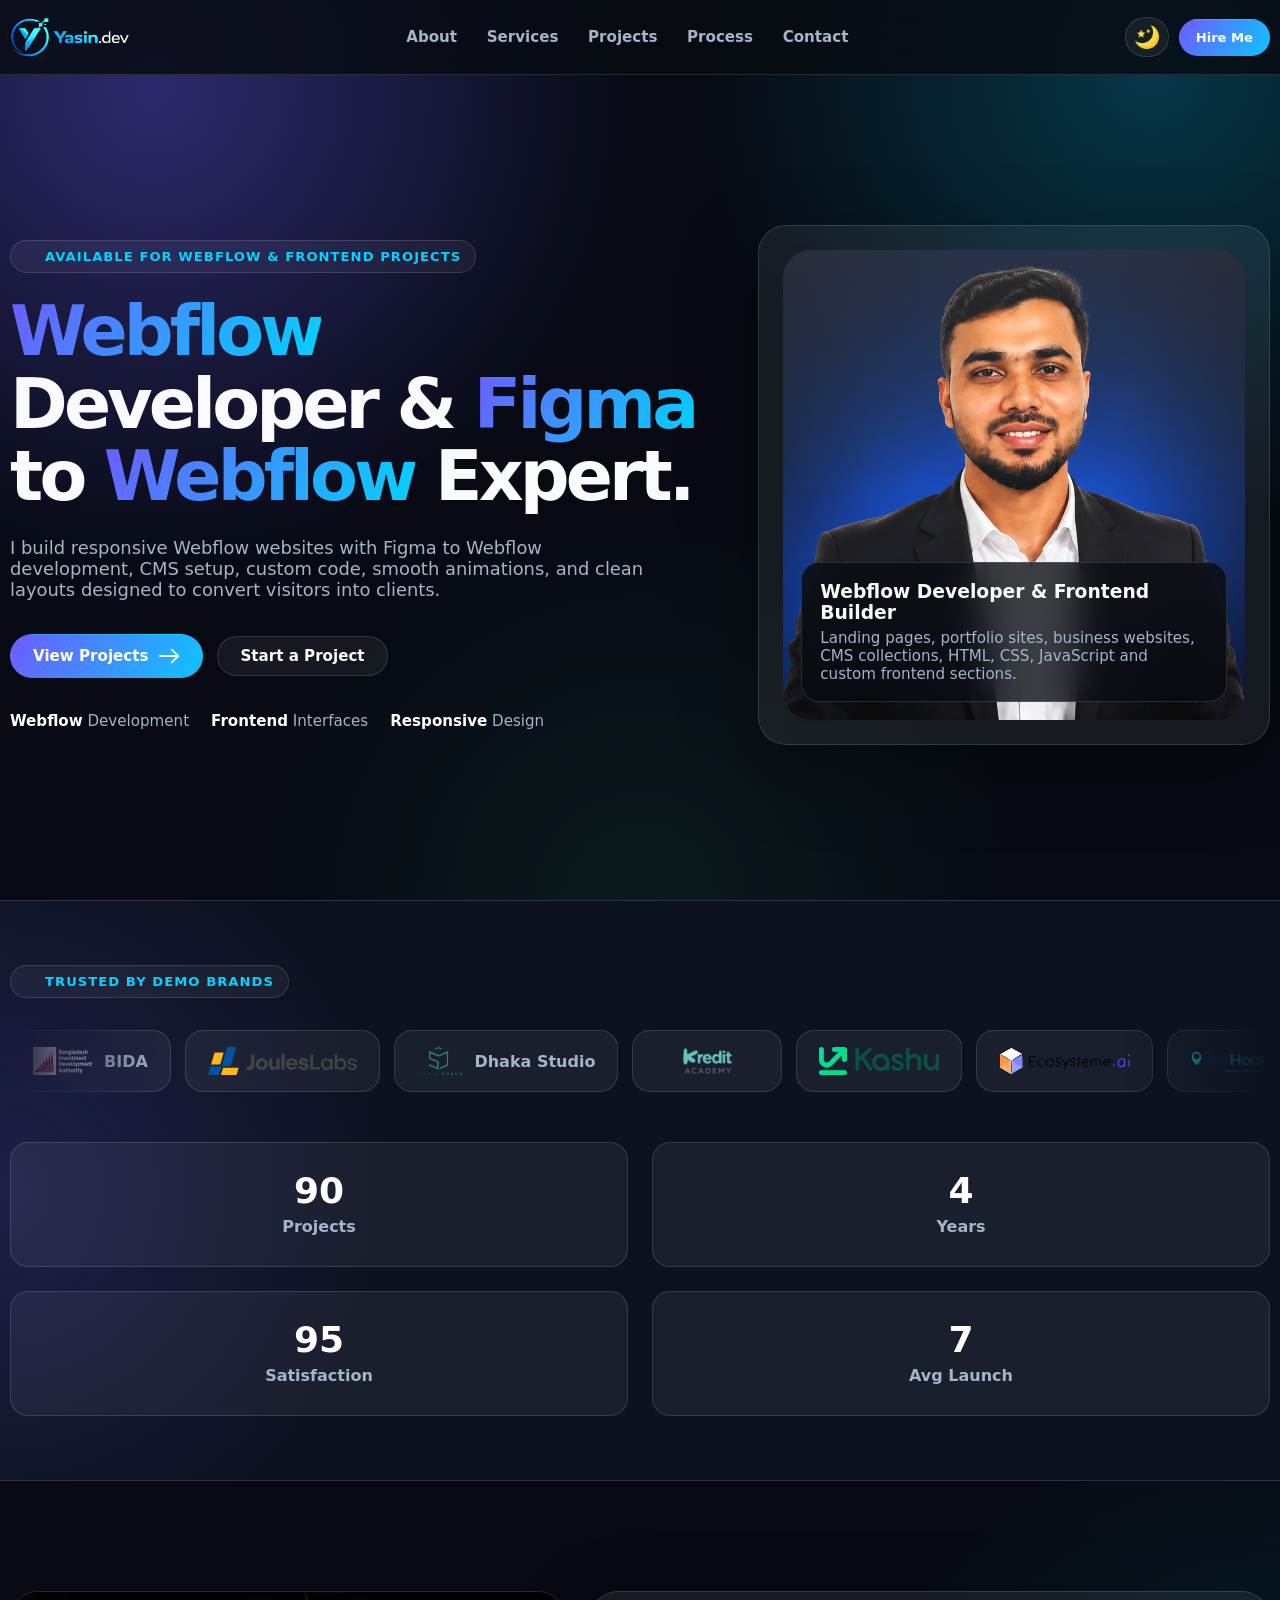
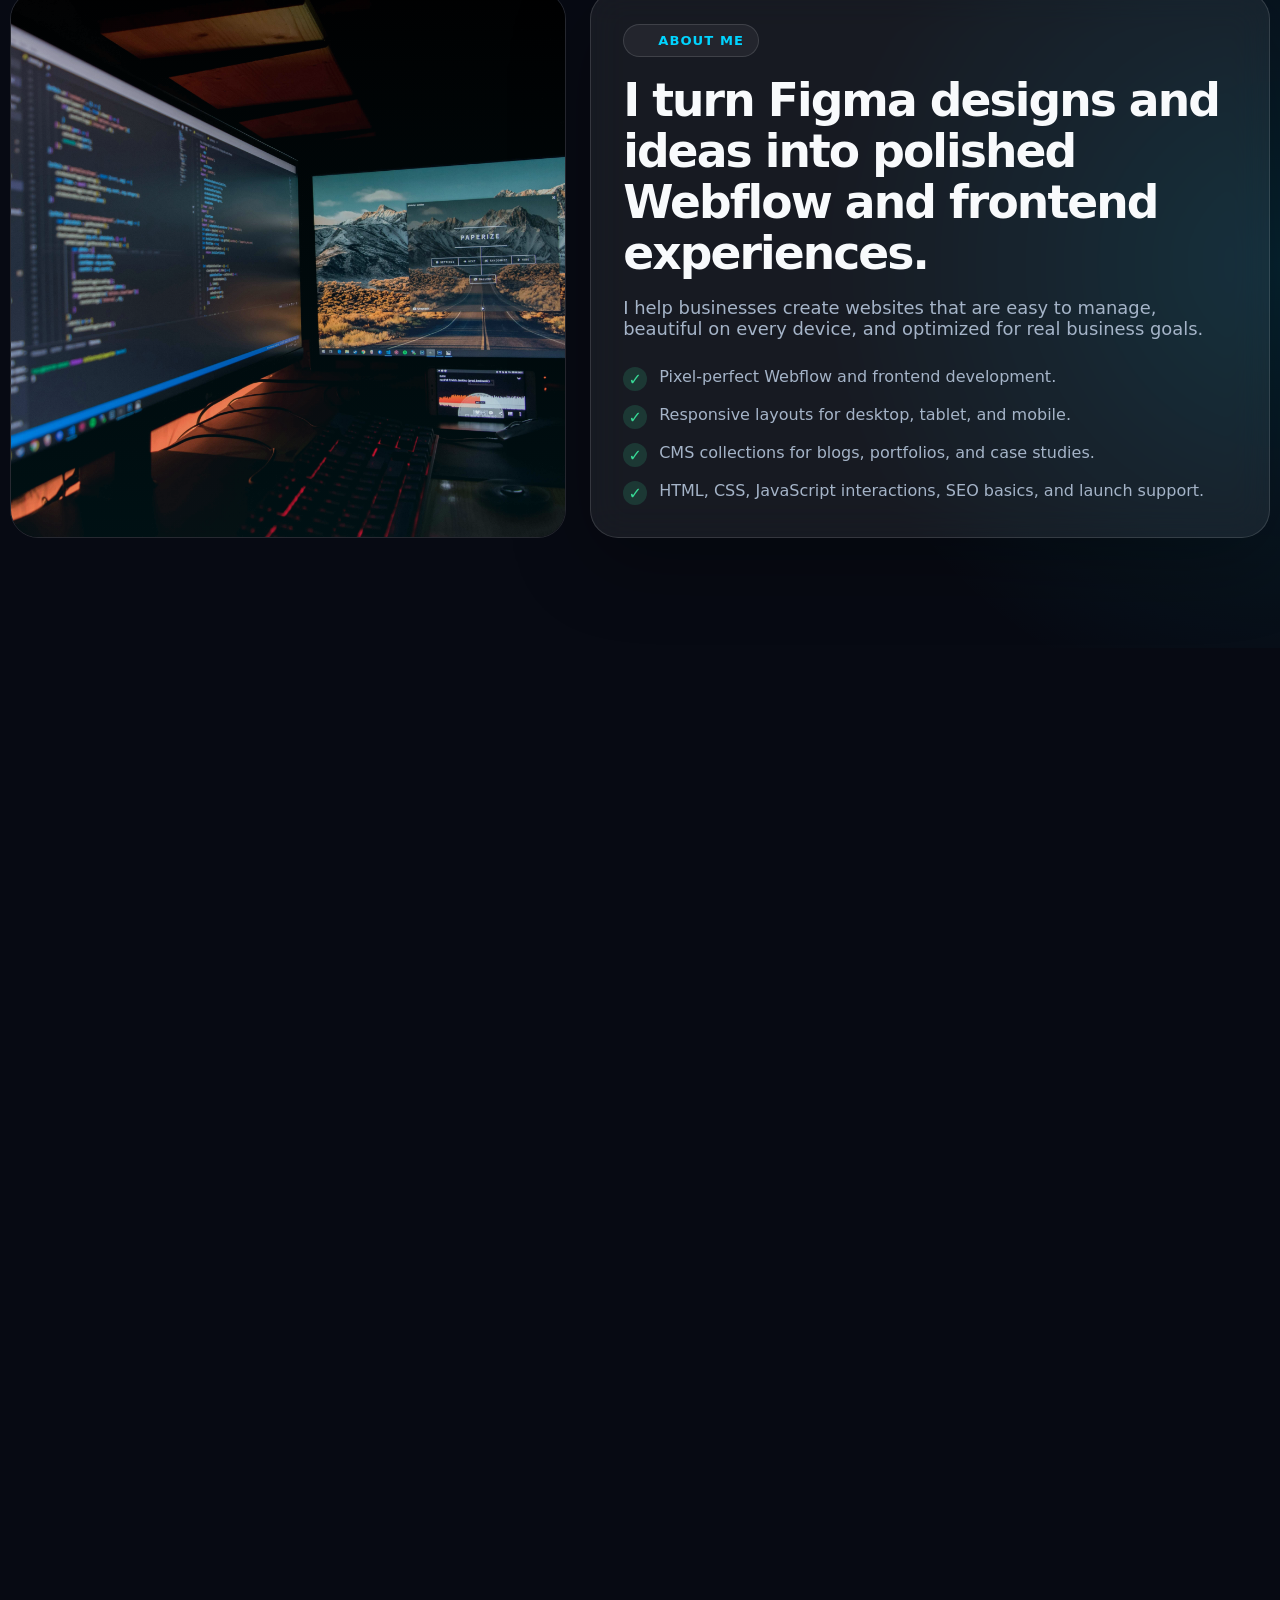
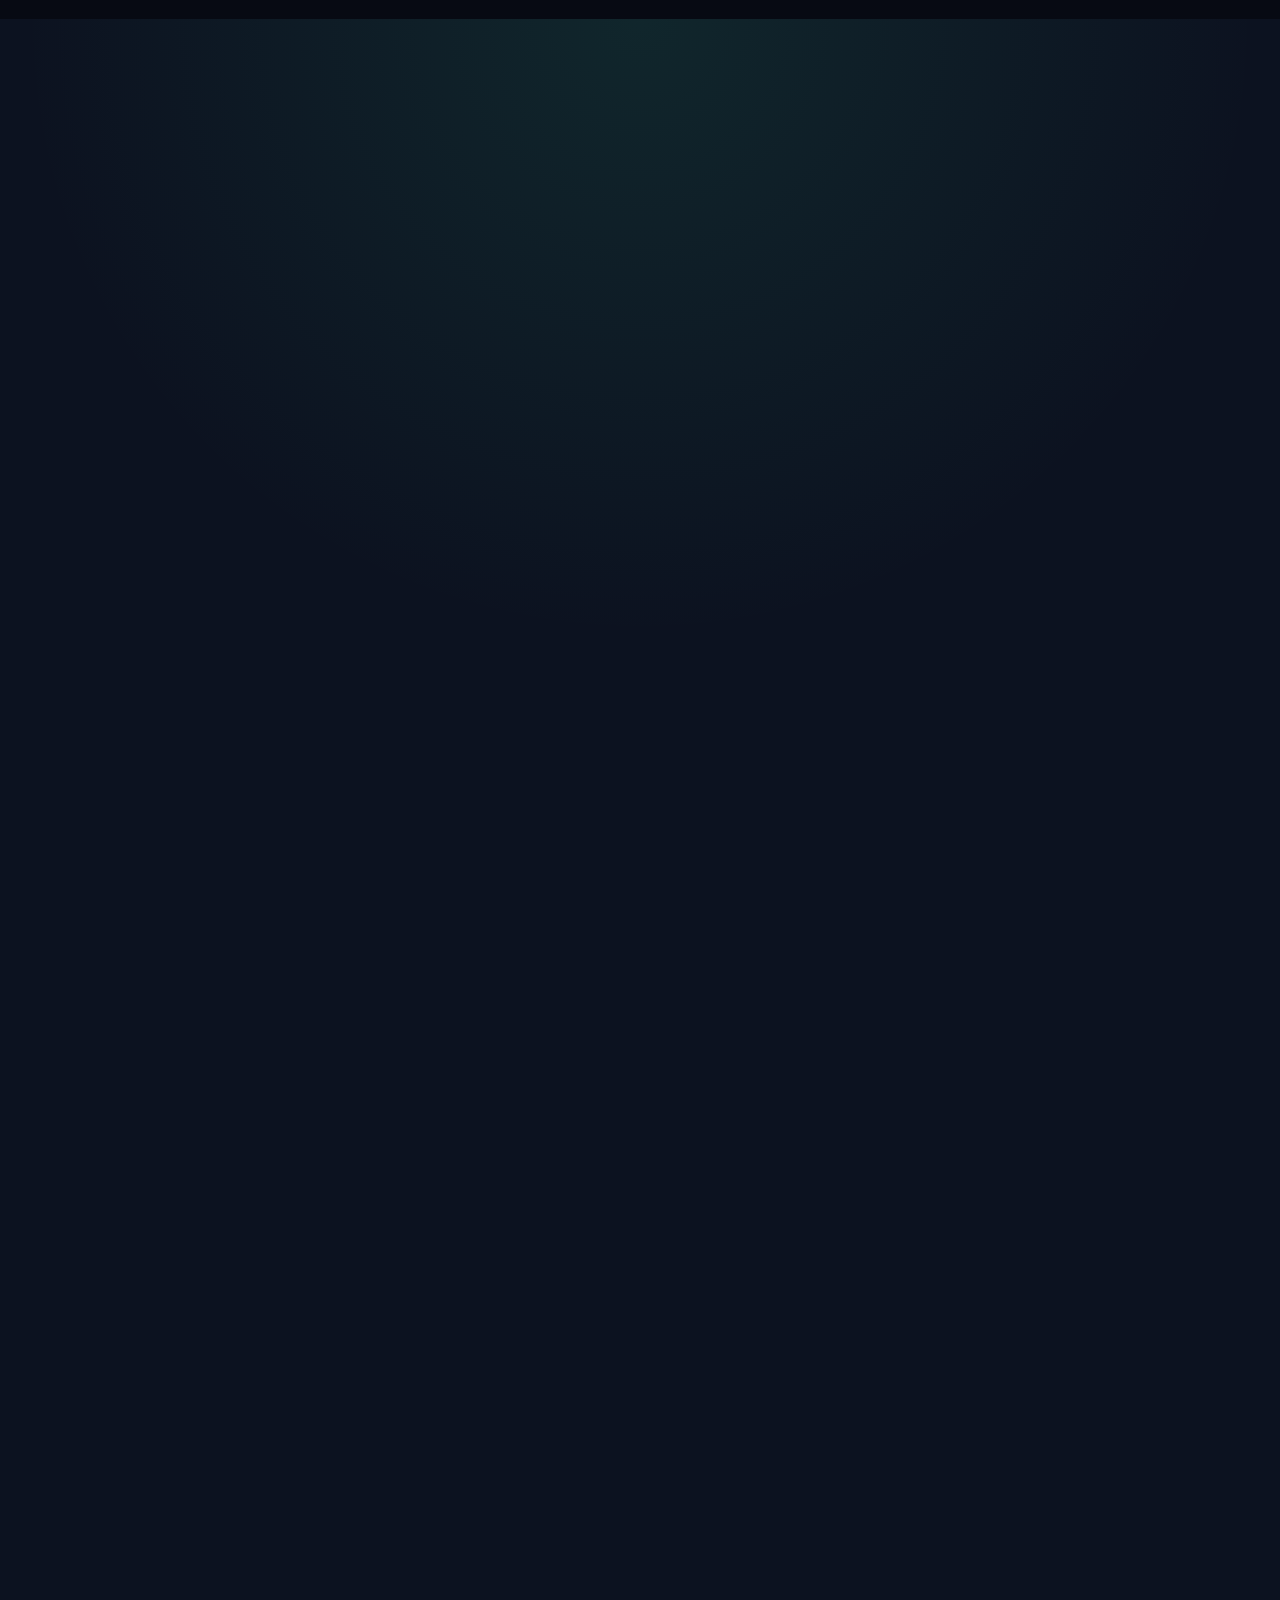
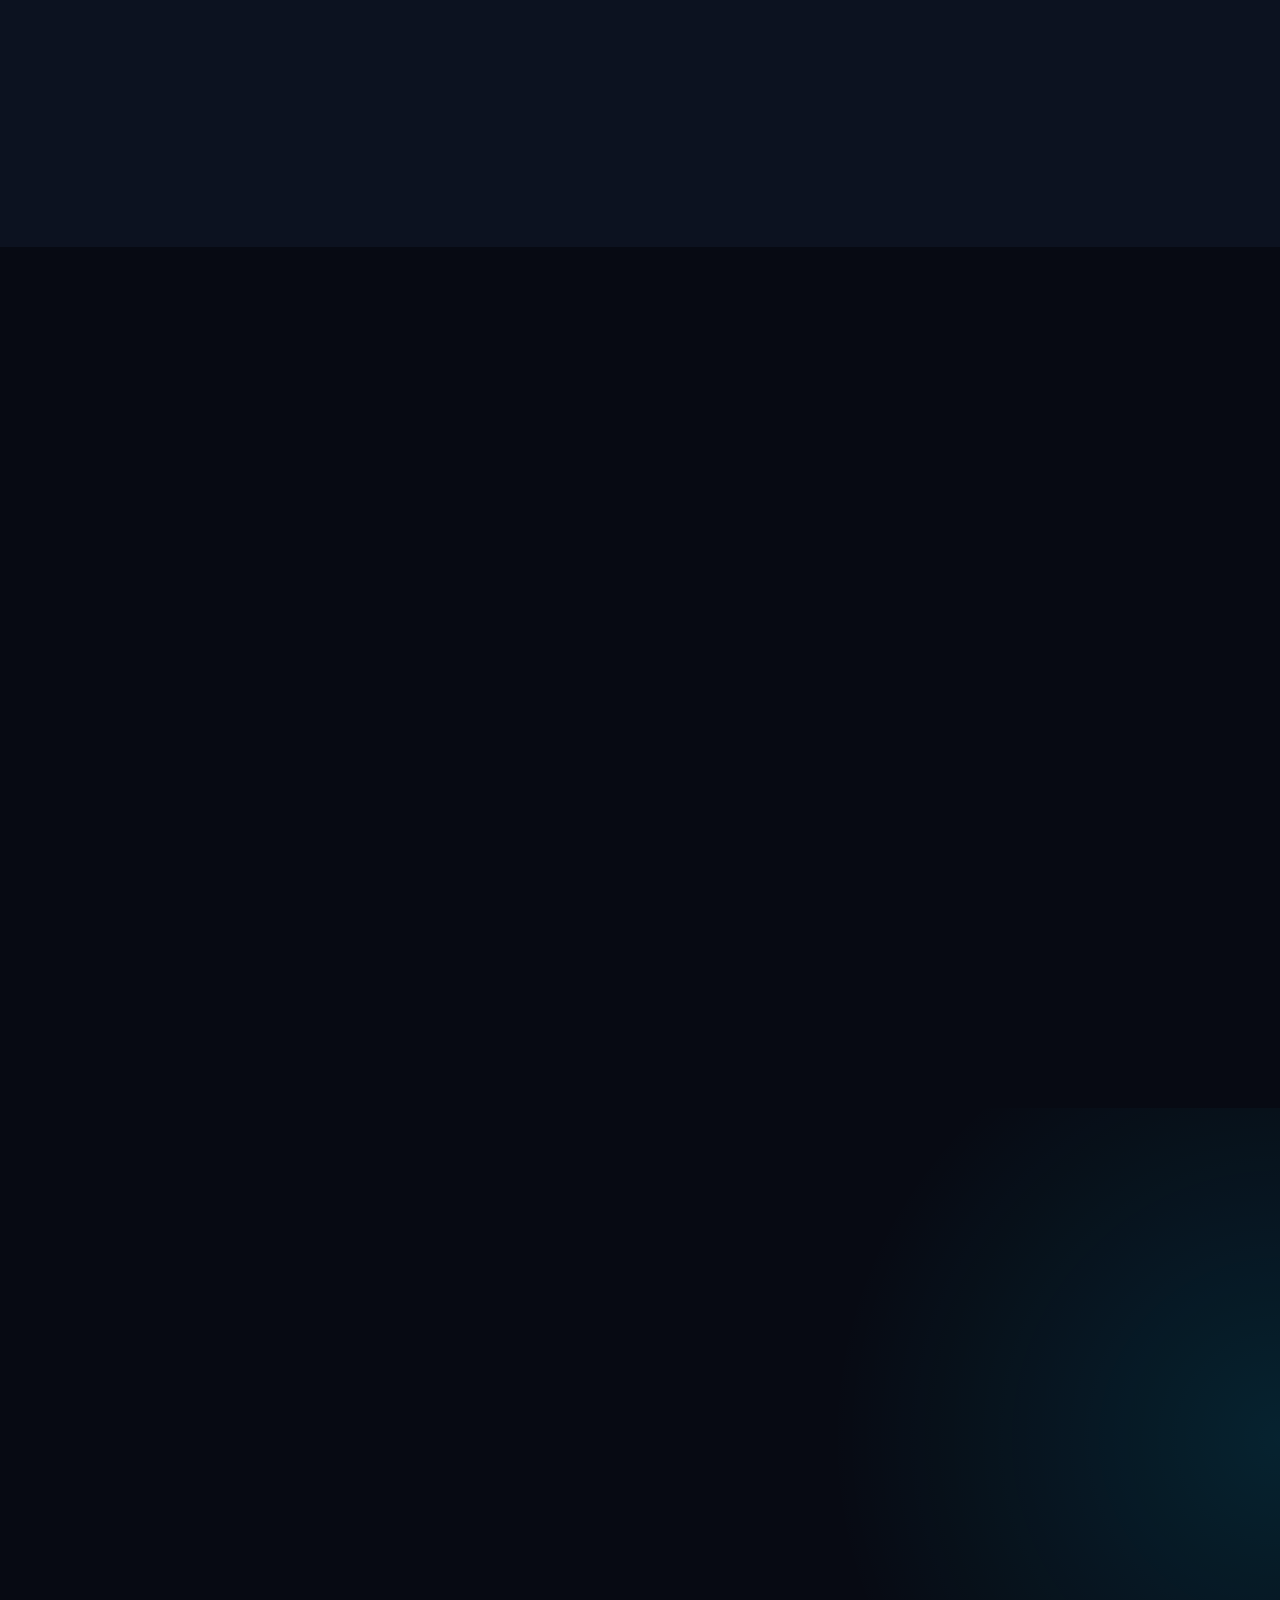
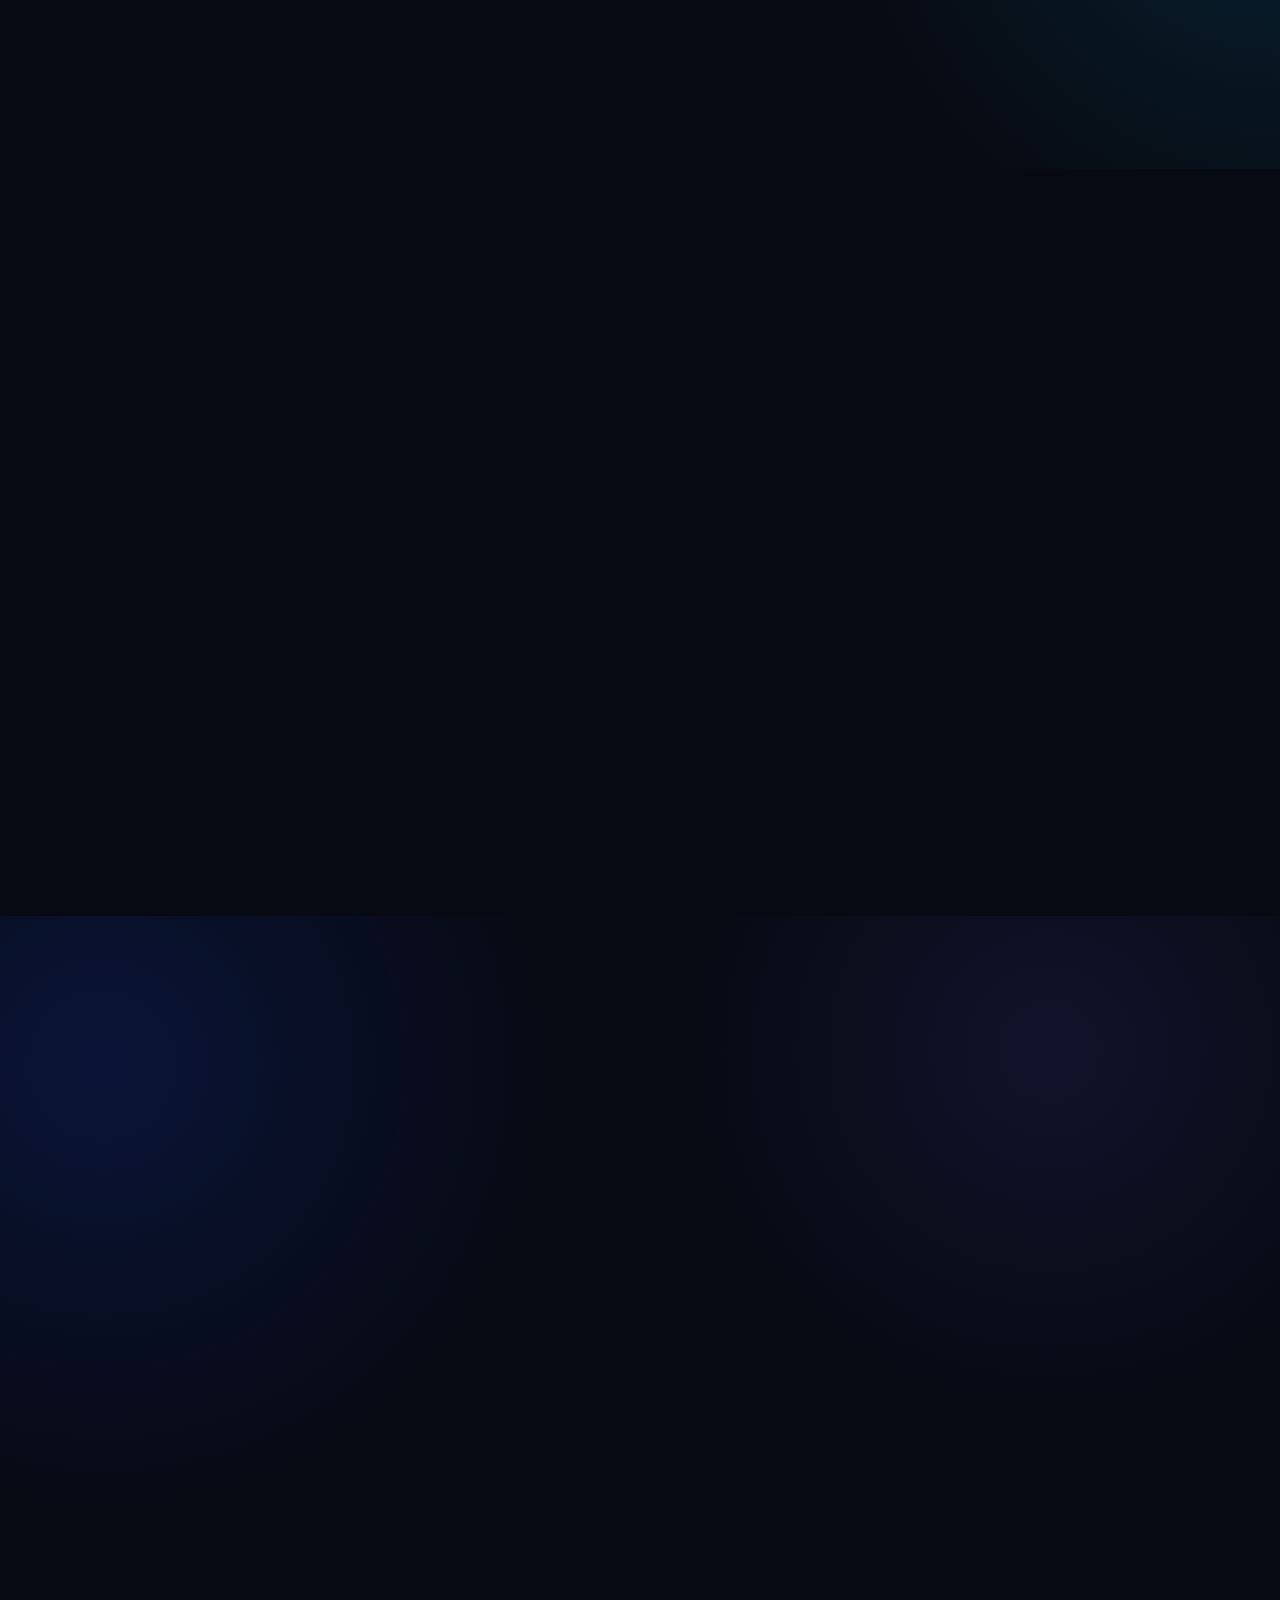
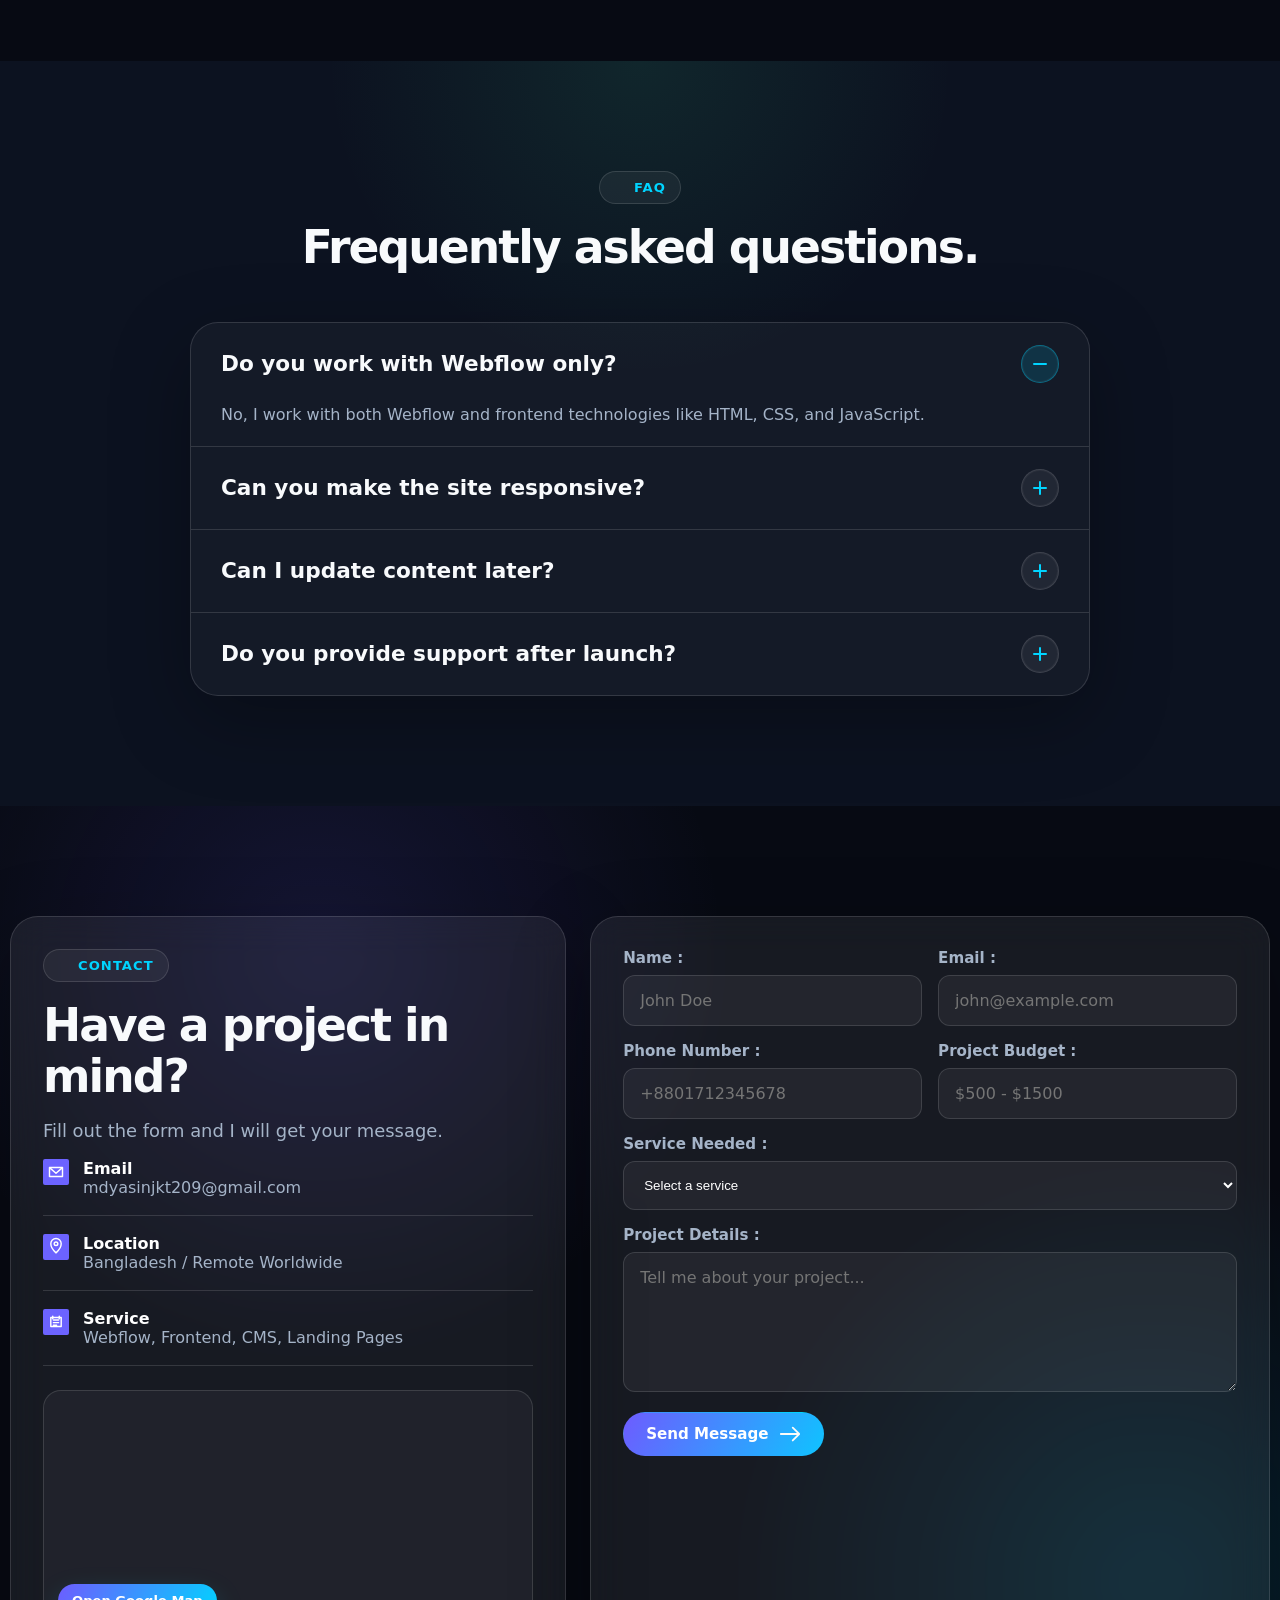
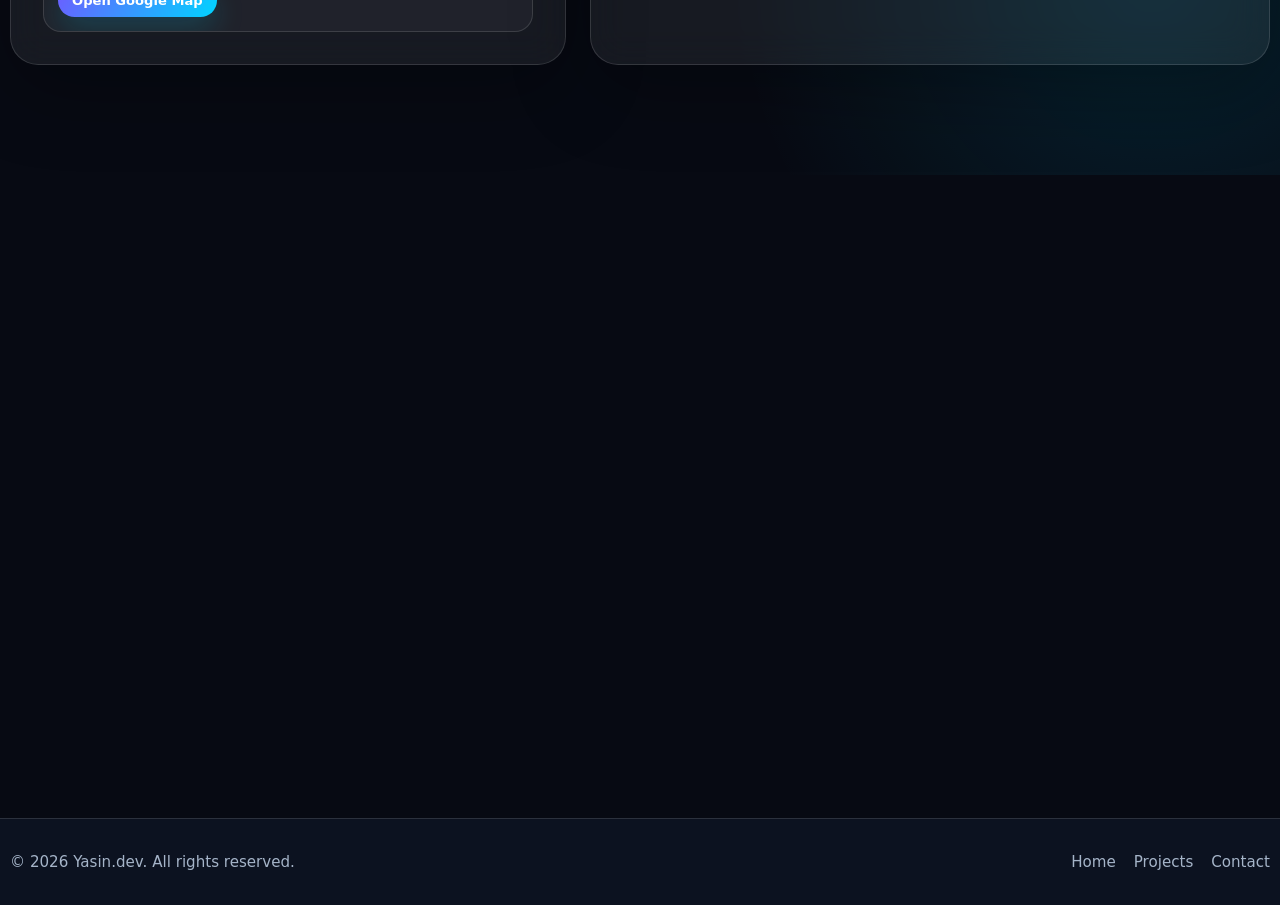
==== Index.html @ 1d4a580f "Updated" ====
<!DOCTYPE html>
<html lang="en">

<head>
    <meta charset="UTF-8" />
    <meta name="viewport" content="width=device-width, initial-scale=1.0" />
    <link rel="stylesheet" href="Style.css">

    <title>Yasin - Webflow Developer | Frontend Developer & Finsweet Expert</title>
    <link rel="icon" type="image/png" href="./Assets/favicon.png">
    <link rel="apple-touch-icon" href="./Assets/apple-touch-icon.png">
    <meta name="description"
        content="Yasin is a Webflow Developer and Frontend Developer specializing in Finsweet CMS, GSAP animations, responsive websites, custom code, and Webflow development for startups and businesses.">
    <meta name="keywords"
        content="Yasin Webflow Developer, Yasin.dev, Webflow Developer Bangladesh, Freelance Webflow Developer, Figma to Webflow Developer, Webflow CMS Developer, Frontend Developer Bangladesh, Webflow Expert, Webflow Animation, Webflow Automation">
    <meta name="robots" content="index, follow">

<link rel="canonical" href="https://imyasin.dev/">

<meta property="og:title" content="Yasin.dev | Webflow Developer in Bangladesh">
<meta property="og:description" content="Webflow and frontend developer specializing in Figma to Webflow, CMS, responsive websites, animations, and full website development.">
<meta property="og:type" content="website">
<meta property="og:url" content="https://imyasin.dev/">
<meta property="og:image" content="https://imyasin.dev/Assets/og-image.png">

<meta name="twitter:card" content="summary_large_image">
<meta name="twitter:title" content="Yasin.dev | Webflow Developer in Bangladesh">
<meta name="twitter:description" content="Webflow and frontend developer from Bangladesh specializing in Figma to Webflow, CMS, responsive websites, animations, and full website development.">
<meta name="twitter:image" content="https://imyasin.dev/Assets/twitter-card.png">
</head>
<body data-theme="dark">
    <header class="site-header" id="siteHeader">
        <div class="nav-wrap" id="navWrap">
            <div class="container nav">
                <a aria-label="Home" class="logo" href="#home">
                    <img alt="Yasin.dev logo" class="logo-img" src="Assets/Yasin-logo.svg" />
                </a>
                <nav class="nav-links" id="navLinks"><a href="#about">About</a><a href="#services">Services</a><a
                        href="#projects">Projects</a><a href="#process">Process</a><a href="#contact">Contact</a></nav>
                <div class="nav-actions">
                    <button aria-label="Switch theme" aria-pressed="false" class="theme-toggle" id="themeToggle"
                        type="button">
                        <img alt="Light mode icon" class="theme-icon theme-icon-light"
                            src="Assets/sun.png" />
                        <img alt="Dark mode icon" class="theme-icon theme-icon-dark"
                            src="Assets/moon.png" />
                    </button>
                    <a class="btn btn-primary btn-small" href="#contact">Hire Me</a>
                    <button aria-expanded="false" aria-label="Open menu" class="menu-btn" id="menuBtn"
                        type="button">Menu</button>
                </div>
            </div>
        </div>
    </header>
    <main>
        <section class="hero section" id="home">
            <div class="container hero-grid">
                <div class="reveal reveal-left"><span class="eyebrow"><img alt="" class="icon-img"
                            src="https://dummyimage.com/20x20/00d4ff/00d4ff.png" /> Available for Webflow &amp; Frontend
                        projects</span>
                    <h1><span class="gradient-text">Webflow </span> Developer & <span class="gradient-text">Figma</span> to <span class="gradient-text">Webflow</span> Expert.</h1>
                    <p>I build responsive Webflow websites with Figma to Webflow development, CMS setup, custom code, smooth animations, and clean layouts designed to convert visitors into clients.</p>
                    <div class="hero-actions">
                        <a class="btn btn-primary" href="#projects">View Projects <span class="btn-arrow-wrap"><img
                                    alt="" class="arrow-img arrow-img-light" src="Assets/next-arrow-light.svg" /><img
                                    alt="" class="arrow-img arrow-img-dark"
                                    src="Assets/next-arrow-light.svg" /></span></a>
                        <a class="btn btn-secondary" href="#contact">Start a Project</a>
                    </div>
                    <div class="hero-meta"><span><strong>Webflow</strong>
                            Development</span><span><strong>Frontend</strong>
                            Interfaces</span><span><strong>Responsive</strong> Design</span></div>
                </div>
                <div class="profile-card glass-card reveal reveal-right">
                    <div class="profile-card-inner">
                        <div class="profile-badge">
                            <h3>Webflow Developer &amp; Frontend Builder</h3>
                            <p>Landing pages, portfolio sites, business websites, CMS collections, HTML, CSS, JavaScript
                                and custom frontend sections.</p>
                        </div>
                    </div>
                </div>
            </div>
        </section>
        <section class="trusted reveal reveal-up">
            <div class="container trusted-grid">
                <div><span class="eyebrow"><img alt="" class="icon-img"
                            src="https://dummyimage.com/20x20/00d4ff/00d4ff.png" /> Trusted by demo brands</span>
                    <div class="brand-marquee">
                        <div class="brand-track">
                            <div class="trusted-logo"><img alt="BIDA" src="Assets/BIDA Logo.svg"/>BIDA</div>
                            <div class="trusted-logo"><img alt="JoulesLabs" src="Assets/Joules labs Logo.svg"/></div>
                            <div class="trusted-logo"><img alt="Dhaka Studio" src="Assets/Dhaka Studio Logo.svg"/>Dhaka Studio</div>
                            <div class="trusted-logo"><img alt="Kredit Academy" src="Assets/Kredit Academy Logo.avif"/></div>
                            <div class="trusted-logo"><img alt="Kasu Pay" src="Assets/Kasu Pay Logo.avif"/></div>
                            <div class="trusted-logo"><img alt="ecosysteme" src="Assets/ecosysteme logo.png"/></div>
                            <div class="trusted-logo"><img alt=" Jobhook Logo"src="Assets/Jobhook Logo.png"/></div>
                            <div class="trusted-logo"><img alt="BIDA" src="Assets/BIDA Logo.svg"/>BIDA</div>
                            <div class="trusted-logo"><img alt="JoulesLabs" src="Assets/Joules labs Logo.svg"/></div>
                            <div class="trusted-logo"><img alt="Dhaka Studio" src="Assets/Dhaka Studio Logo.svg"/>Dhaka Studio</div>
                            <div class="trusted-logo"><img alt="Kredit Academy" src="Assets/Kredit Academy Logo.avif"/></div>
                            <div class="trusted-logo"><img alt="Kasu Pay" src="Assets/Kasu Pay Logo.avif"/></div>
                            <div class="trusted-logo"><img alt="ecosysteme" src="Assets/ecosysteme logo.png"/></div>
                            <div class="trusted-logo"><img alt=" Jobhook Logo"src="Assets/Jobhook Logo.png"/></div>
                        </div>
                    </div>
                </div>
                <div class="stats-grid" id="stats">
                    <div class="stat-card"><strong data-count="90">0</strong>Projects</div>
                    <div class="stat-card"><strong data-count="4">0</strong>Years</div>
                    <div class="stat-card"><strong data-count="95">0</strong>Satisfaction</div>
                    <div class="stat-card"><strong data-count="7">0</strong>Avg Launch</div>
                </div>
            </div>
        </section>
        <section class="section section-alt" id="about">
            <div class="container about-grid">
                <div class="about-image reveal reveal-left"><img alt="Workspace image" class="about-random-img active"
                        src="Assets/Tech Image 01.jpg" /><img alt="Web development workspace" class="about-random-img"
                        src="Assets/tech img 02.avif" /><img alt="Modern office workspace" class="about-random-img"
                        src="Assets/tech image 03.png" /><img alt="Laptop coding desk" class="about-random-img"
                        src="Assets/tech image 04.jpg" /><img alt="Creative design desk" class="about-random-img"
                        src="Assets/tech image 05.jpg" /><img alt="Creative design desk" class="about-random-img"
                        src="Assets/tech image 06.jpg" /><img alt="Creative design desk" class="about-random-img"
                        src="Assets/tech image 07.jpg" />
                </div>
                <div class="about-content glass-card reveal reveal-right"><span class="eyebrow"><img alt=""
                            class="icon-img" src="https://dummyimage.com/20x20/00d4ff/00d4ff.png" /> About me</span>
                    <h2 class="section-title">I turn Figma designs and ideas into polished Webflow and frontend
                        experiences.</h2>
                    <p class="section-desc">I help businesses create websites that are easy to manage, beautiful on
                        every device, and optimized for real business goals.</p>
                    <ul class="check-list">
                        <li>Pixel-perfect Webflow and frontend development.</li>
                        <li>Responsive layouts for desktop, tablet, and mobile.</li>
                        <li>CMS collections for blogs, portfolios, and case studies.</li>
                        <li>HTML, CSS, JavaScript interactions, SEO basics, and launch support.</li>
                    </ul>
                </div>
            </div>
        </section>
        <section class="section" id="services">
            <div class="container">
                <div class="section-head reveal reveal-up"><span class="eyebrow"><img alt="" class="icon-img"
                            src="https://dummyimage.com/20x20/00d4ff/00d4ff.png" /> Services</span>
                    <h2 class="section-title">Everything you need to launch a professional Webflow or frontend website.
                    </h2>
                    <p class="section-desc">Choose a service or combine multiple services for a complete website build.
                    </p>
                </div>
                <div class="card-grid">
                    <article class="service-card glass-card reveal reveal-up">
                        <div class="icon-badge"><img alt="" class="icon-img"
                                src="Assets/webflow-development.svg" /></div>
                        <h3>Webflow Development</h3>
                        <p>Responsive Webflow builds with clean structure and smooth animations.</p>
                    </article>
                    <article class="service-card glass-card reveal reveal-zoom">
                        <div class="icon-badge"><img alt="" class="icon-img"
                                src="Assets/frontend-development.svg" /></div>
                        <h3>Frontend Development</h3>
                        <p>Modern HTML, CSS, and JavaScript interfaces.</p>
                    </article>
                    <article class="service-card glass-card reveal reveal-flip">
                        <div class="icon-badge"><img alt="" class="icon-img"
                                src="Assets/cms-setup.svg" /></div>
                        <h3>CMS Setup</h3>
                        <p>CMS collections for blogs, projects, teams, and resources.</p>
                    </article>
                    <article class="service-card glass-card reveal reveal-left">
                        <div class="icon-badge"><img alt="" class="icon-img"
                                src="Assets/website-redesign.svg" /></div>
                        <h3>Website Redesign</h3>
                        <p>Modern redesigns that improve trust, flow, and usability.</p>
                    </article>
                    <article class="service-card glass-card reveal reveal-up">
                        <div class="icon-badge"><img alt="" class="icon-img"
                                src="Assets/seo-basics.svg" /></div>
                        <h3>SEO Basics</h3>
                        <p>Meta, heading, image, and page structure optimization.</p>
                    </article>
                    <article class="service-card glass-card reveal reveal-right">
                        <div class="icon-badge"><img alt="" class="icon-img"
                                src="Assets/maintenance.svg" /></div>
                        <h3>Maintenance</h3>
                        <p>Updates, bug fixes, new sections, and ongoing improvements.</p>
                    </article>
                </div>
            </div>
        </section>
        <section class="section section-soft" id="projects">
            <div class="container">
                <div class="section-head reveal reveal-left"><span class="eyebrow"><img alt="" class="icon-img"
                            src="https://dummyimage.com/20x20/00d4ff/00d4ff.png" /> Featured projects</span>
                    <h2 class="section-title">Selected Webflow and frontend projects.</h2>
                    <p class="section-desc">Use filters to show different project categories.</p>
                </div>
                <div class="project-filter reveal reveal-up">
                    <button class="filter-btn active" data-filter="all">All</button>
                    <button class="filter-btn"data-filter="webflow">Webflow</button>
                    <button class="filter-btn"data-filter="frontend">Frontend</button>
                    <button class="filter-btn" data-filter="full-development">Full Development</button>
                    <button class="filter-btn" data-filter="cms">CMS</button>
                    <button class="filter-btn" data-filter="figma-to-webflow">Figma to Webflow</button>
                    <button class="filter-btn" data-filter="Animation">Animation</button>
                    <button class="filter-btn" data-filter="Automation">Automation</button>
                    <button class="filter-btn" data-filter="payment-integration">Payment Integration</button>
                    <button class="filter-btn" data-filter="multi-step-form">Multi Step Form</button>
                    <button class="filter-btn" data-filter="membership-system">Membership System</button>
                    <button class="filter-btn" data-filter="localization">Localization</button>
                </div>
                <div class="card-grid project-grid">
                    <article class="project-card glass-card reveal reveal-up" data-category="Webflow figma-to-webflow           full-development frontend cms">
                        <div class="project-card-top-wrap">
                            <div class="project-thumb">
                                <div class="project-thumb-wrap">
                                    <img alt="Startup SaaS project thumbnail" src="Assets/Dhaka Studio Thumbnail.png"/>
                                </div>
                            </div>
                            <h3>Studio Dhaka Ltd</h3>
                            <p>Fully developed a modern architecture portfolio website in Webflow with a custom grid-based design system, responsive layouts, and dynamic CMS-powered content management.</p>
                            <div class="project-tags"><span class="tag">Webflow</span><span class="tag">Figma to Webflow</span><span class="tag">Full Development</span><span class="tag">Frontend</span><span class="tag">CMS</span></div>
                        </div>
                        <a class="btn btn-secondary btn-small" href="https://www.studiodhakaltd.com" target="_blank">Visit Website
                            <span class="btn-arrow-wrap"><img alt="" class="arrow-img arrow-img-light"
                                    src="Assets/next-arrow-dark.png" /><img alt="" class="arrow-img arrow-img-dark"
                                    src="Assets/next-arrow-light.svg " /></span></a>
                    </article>
                    <article class="project-card glass-card reveal reveal-up" data-category="Webflow figma-to-webflow           full-development payment-integration multi-step-form">
                        <div class="project-card-top-wrap">
                            <div class="project-thumb">
                            <div class="project-thumb-wrap">
                                <img alt="Startup SaaS project thumbnail" src="Assets/Kredit Academy Thumbnail.png"/>
                            </div>
                            </div>
                            <h3>Kredit Academy</h3>
                            <p>Fully developed a responsive Webflow platform with Stripe payment integration, CMS setup, and smooth user experience for a financial education brand.</p>
                            <div class="project-tags"><span class="tag">Webflow</span><span class="tag">Figma to Webflow</span><span class="tag">Full Development</span><span class="tag">Payment Integration</span><span class="tag">Multi Step Form</span></div>
                        </div>
                        <a class="btn btn-secondary btn-small" href="https://www.kreditacademy.com" target="_blank">Visit Website
                            <span class="btn-arrow-wrap"><img alt="" class="arrow-img arrow-img-light"
                                    src="Assets/next-arrow-dark.png" /><img alt="" class="arrow-img arrow-img-dark"
                                    src="Assets/next-arrow-light.svg "/></span></a>
                    </article>
                    <article class="project-card glass-card reveal reveal-up" data-category="Webflow figma-to-webflow           full-development cms">
                        <div class="project-card-top-wrap">
                            <div class="project-thumb">
                            <div class="project-thumb-wrap">
                                <img alt="Startup SaaS project thumbnail" src="Assets/Kashu Thumbnail.png"/>
                            </div>
                            </div>
                            <h3>KashuPay</h3>
                            <p>End-to-end Webflow development for a fintech platform, delivering responsive layouts, scalable CMS architecture, and streamlined payment-focused user experiences designed to support business growth and financial operations.</p>
                            <div class="project-tags"><span class="tag">Webflow</span><span class="tag">Figma to Webflow</span><span class="tag">Full Development</span><span class="tag">CMS</span></div>
                        </div>
                        <a class="btn btn-secondary btn-small" href="https://www.kashupay.com" target="_blank">Visit Website
                            <span class="btn-arrow-wrap"><img alt="" class="arrow-img arrow-img-light"
                                    src="Assets/next-arrow-dark.png" /><img alt="" class="arrow-img arrow-img-dark"
                                    src="Assets/next-arrow-light.svg " /></span></a>
                    </article>
                    <article class="project-card glass-card reveal reveal-up" data-category="Webflow membership-system           full-development cms Automation localization">
                        <div class="project-card-top-wrap">
                            <div class="project-thumb">
                            <div class="project-thumb-wrap">
                                <img alt="Startup SaaS project thumbnail" src="Assets/Jobhook-thumbnail.png"/>
                            </div>
                            </div>
                            <h3>JobHookUp</h3>
                            <p>Developed an end-to-end hiring platform in Webflow with secure membership access, custom employer and candidate workflows, dynamic CMS architecture, and a fully responsive experience.</p>
                            <div class="project-tags"><span class="tag">Webflow</span><span class="tag">Automation</span><span class="tag">Membership System</span><span class="tag">Full Development</span><span class="tag">CMS</span><span class="tag">Localization</span></div>
                        </div>
                        <a class="btn btn-secondary btn-small" href="https://www.jobhookup.ca" target="_blank">Visit Website
                            <span class="btn-arrow-wrap"><img alt="" class="arrow-img arrow-img-light"
                                    src="Assets/next-arrow-dark.png" /><img alt="" class="arrow-img arrow-img-dark"
                                    src="Assets/next-arrow-light.svg " /></span></a>
                    </article>
                    <article class="project-card glass-card reveal reveal-up" data-category="Webflow localization           full-development cms">
                        <div class="project-card-top-wrap">
                            <div class="project-thumb">
                            <div class="project-thumb-wrap">
                                <img alt="Startup SaaS project thumbnail" src="Assets/Ecosysteme-thumbnail.png"/>
                            </div>
                            </div>
                            <h3>Ecosysteme</h3>
                            <p>End-to-end Webflow development and localization for an AI platform, featuring multilingual content management, scalable CMS architecture, and a fully responsive user experience.</p>
                            <div class="project-tags"><span class="tag">Webflow</span><span class="tag">Localization</span><span class="tag">Full Development</span><span class="tag">CMS</span></div>
                        </div>
                        <a class="btn btn-secondary btn-small" href="https://www.ecosysteme.ai" target="_blank">Visit Website
                            <span class="btn-arrow-wrap"><img alt="" class="arrow-img arrow-img-light"
                                    src="Assets/next-arrow-dark.png" /><img alt="" class="arrow-img arrow-img-dark"
                                    src="Assets/next-arrow-light.svg " /></span></a>
                    </article>
                </div>
                <div class="project-pagination" id="projectPagination"></div>
            </div>
        </section>
        <section class="section" id="process">
            <div class="container">
                <div class="section-head reveal reveal-up"><span class="eyebrow"><img alt="" class="icon-img"
                            src="https://dummyimage.com/20x20/00d4ff/00d4ff.png" /> Process</span>
                    <h2 class="section-title">A simple process from idea to launch.</h2>
                </div>
                <div class="card-grid">
                    <article class="process-card glass-card reveal reveal-left">
                        <div class="step">01</div>
                        <h3>Discovery</h3>
                        <p>We discuss your goals, pages, audience, references, and project requirements.</p>
                    </article>
                    <article class="process-card glass-card reveal reveal-up">
                        <div class="step">02</div>
                        <h3>Structure</h3>
                        <p>I plan sections, CMS needs, page flow, and conversion points.</p>
                    </article>
                    <article class="process-card glass-card reveal reveal-right">
                        <div class="step">03</div>
                        <h3>Design Review</h3>
                        <p>I review your Figma, reference, or brand direction before building.</p>
                    </article>
                    <article class="process-card glass-card reveal reveal-left">
                        <div class="step">04</div>
                        <h3>Build</h3>
                        <p>I develop the website with Webflow or frontend code.</p>
                    </article>
                    <article class="process-card glass-card reveal reveal-zoom">
                        <div class="step">05</div>
                        <h3>Testing</h3>
                        <p>I check responsiveness, forms, speed basics, and browser issues.</p>
                    </article>
                    <article class="process-card glass-card reveal reveal-right">
                        <div class="step">06</div>
                        <h3>Launch</h3>
                        <p>After final review, I help publish and hand over the project.</p>
                    </article>
                </div>
            </div>
        </section>
        <section class="section section-alt" id="testimonials">
            <div class="container">
                <div class="section-head reveal reveal-left"><span class="eyebrow"><img alt="" class="icon-img"
                            src="https://dummyimage.com/20x20/00d4ff/00d4ff.png" /> Testimonials</span>
                    <h2 class="section-title">What clients say about working with me.</h2>
                </div>
                <div class="testimonial-slider reveal reveal-up" id="testimonialSlider">
                    <div class="testimonial-track">
                        <article class="testimonial-card glass-card">
                            <div class="rating-icons"><img alt="star icon" class="star-img"
                                    src="https://dummyimage.com/24x24/transparent/ffd166.png&amp;text=%E2%98%85" /><img
                                    alt="star icon" class="star-img"
                                    src="https://dummyimage.com/24x24/transparent/ffd166.png&amp;text=%E2%98%85" /><img
                                    alt="star icon" class="star-img"
                                    src="https://dummyimage.com/24x24/transparent/ffd166.png&amp;text=%E2%98%85" /><img
                                    alt="star icon" class="star-img"
                                    src="https://dummyimage.com/24x24/transparent/ffd166.png&amp;text=%E2%98%85" /><img
                                    alt="star icon" class="star-img"
                                    src="https://dummyimage.com/24x24/transparent/ffd166.png&amp;text=%E2%98%85" />
                            </div>
                            <p>“Yasin delivered a clean, responsive website and made the process easy.”</p>
                            <div class="client-row"><img alt="Rahim Ahmed" class="client-img"
                                    src="https://dummyimage.com/96x96/6d5cff/ffffff.png&amp;text=Client" />
                                <div>
                                    <h3>Rahim Ahmed</h3><span>Founder, Demo Studio</span>
                                </div>
                            </div>
                        </article>
                        <article class="testimonial-card glass-card">
                            <div class="rating-icons"><img alt="star icon" class="star-img"
                                    src="https://dummyimage.com/24x24/transparent/ffd166.png&amp;text=%E2%98%85" /><img
                                    alt="star icon" class="star-img"
                                    src="https://dummyimage.com/24x24/transparent/ffd166.png&amp;text=%E2%98%85" /><img
                                    alt="star icon" class="star-img"
                                    src="https://dummyimage.com/24x24/transparent/ffd166.png&amp;text=%E2%98%85" /><img
                                    alt="star icon" class="star-img"
                                    src="https://dummyimage.com/24x24/transparent/ffd166.png&amp;text=%E2%98%85" /><img
                                    alt="star icon" class="star-img"
                                    src="https://dummyimage.com/24x24/transparent/ffd166.png&amp;text=%E2%98%85" />
                            </div>
                            <p>“Great communication, fast delivery, and modern final website.”</p>
                            <div class="client-row"><img alt="Nusrat Jahan" class="client-img"
                                    src="https://dummyimage.com/96x96/00d4ff/ffffff.png&amp;text=Client" />
                                <div>
                                    <h3>Nusrat Jahan</h3><span>Marketing Lead</span>
                                </div>
                            </div>
                        </article>
                        <article class="testimonial-card glass-card">
                            <div class="rating-icons"><img alt="star icon" class="star-img"
                                    src="https://dummyimage.com/24x24/transparent/ffd166.png&amp;text=%E2%98%85" /><img
                                    alt="star icon" class="star-img"
                                    src="https://dummyimage.com/24x24/transparent/ffd166.png&amp;text=%E2%98%85" /><img
                                    alt="star icon" class="star-img"
                                    src="https://dummyimage.com/24x24/transparent/ffd166.png&amp;text=%E2%98%85" /><img
                                    alt="star icon" class="star-img"
                                    src="https://dummyimage.com/24x24/transparent/ffd166.png&amp;text=%E2%98%85" /><img
                                    alt="star icon" class="star-img"
                                    src="https://dummyimage.com/24x24/transparent/ffd166.png&amp;text=%E2%98%85" />
                            </div>
                            <p>“The CMS and frontend setup was exactly what we needed.”</p>
                            <div class="client-row"><img alt="Tanvir Hasan" class="client-img"
                                    src="https://dummyimage.com/96x96/38d996/ffffff.png&amp;text=Client" />
                                <div>
                                    <h3>Tanvir Hasan</h3><span>Director</span>
                                </div>
                            </div>
                        </article>
                        <article class="testimonial-card glass-card">
                            <div class="rating-icons"><img alt="star icon" class="star-img"
                                    src="https://dummyimage.com/24x24/transparent/ffd166.png&amp;text=%E2%98%85" /><img
                                    alt="star icon" class="star-img"
                                    src="https://dummyimage.com/24x24/transparent/ffd166.png&amp;text=%E2%98%85" /><img
                                    alt="star icon" class="star-img"
                                    src="https://dummyimage.com/24x24/transparent/ffd166.png&amp;text=%E2%98%85" /><img
                                    alt="star icon" class="star-img"
                                    src="https://dummyimage.com/24x24/transparent/ffd166.png&amp;text=%E2%98%85" /><img
                                    alt="star icon" class="star-img"
                                    src="https://dummyimage.com/24x24/transparent/ffd166.png&amp;text=%E2%98%85" />
                            </div>
                            <p>“The project was organized, responsive, and ready for launch.”</p>
                            <div class="client-row"><img alt="Arafat Khan" class="client-img"
                                    src="https://dummyimage.com/96x96/00d4ff/ffffff.png&amp;text=Client" />
                                <div>
                                    <h3>Arafat Khan</h3><span>Business Owner</span>
                                </div>
                            </div>
                        </article>
                    </div>
                </div>
            </div>
        </section>
        <section class="section" id="tools">
            <div class="container">
                <div class="section-head reveal reveal-up"><span class="eyebrow"><img alt="" class="icon-img"
                            src="https://dummyimage.com/20x20/00d4ff/00d4ff.png" /> Tech stack</span>
                    <h2 class="section-title">Tools I use to build better websites.</h2>
                </div>
                <div class="tools-grid">
                    <div class="tool-card glass-card reveal reveal-up"><img alt="Webflow logo" class="tech-logo"
                            src="Assets/Webflow_icon.svg" />
                        <p>Webflow</p>
                    </div>
                    <div class="tool-card glass-card reveal reveal-up"><img alt="Webflow logo" class="tech-logo"
                            src="Assets/shopify.svg"/>
                        <p>Shopify</p>
                    </div>
                    <div class="tool-card glass-card reveal reveal-up"><img alt="Webflow logo" class="tech-logo"
                            src="Assets/wordpress-icon.svg"/>
                        <p>WordPress</p>
                    </div>
                    <div class="tool-card glass-card reveal reveal-zoom"><img alt="Figma logo" class="tech-logo"
                            src="Assets/figma-icon.svg"/>
                        <p>Figma</p>
                    </div>
                    <div class="tool-card glass-card reveal reveal-flip"><img alt="HTML logo" class="tech-logo"
                            src="Assets/html.svg"/>
                        <p>HTML</p>
                    </div>
                    <div class="tool-card glass-card reveal reveal-left"><img alt="CSS logo" class="tech-logo"
                            src="Assets/css.svg"/>
                        <p>CSS</p>
                    </div>
                    <div class="tool-card glass-card reveal reveal-up"><img alt="JavaScript logo" class="tech-logo"
                            src="Assets/javascript.svg"/>
                        <p>JavaScript</p>
                    </div>
                    <div class="tool-card glass-card reveal reveal-right"><img alt="SEO logo" class="tech-logo"
                            src="Assets/zapier.svg"/>
                        <p>Zapier</p>
                    </div>
                    <div class="tool-card glass-card reveal reveal-right"><img alt="SEO logo" class="tech-logo"
                            src="Assets/memberstack.svg"/>
                        <p>MemberStack</p>
                    </div>
                    <div class="tool-card glass-card reveal reveal-right"><img alt="SEO logo" class="tech-logo"
                            src="Assets/airtable.svg"/>
                        <p>AirTable</p>
                    </div>
                </div>
            </div>
        </section>
        <section class="section skills-showcase" id="skills-showcase">
            <div class="container">
                <div class="skills-board glass-card reveal reveal-up">
                    <div class="section-head reveal reveal-up"><span class="eyebrow"><img alt="" class="icon-img"
                                src="https://dummyimage.com/20x20/00d4ff/00d4ff.png" /> MY EXPERTISE</span>
                        <h2 class="section-title">Development Expertise</h2>
                    </div>
                    <div class="skills-content-grid">
                        <div class="skill-bars">
                            <div class="skill-row" style="--value:95%">
                                <div class="skill-row-top"><span>Webflow</span><span>95%</span></div>
                                <div class="skill-track"><span class="skill-fill"></span><span
                                        class="skill-thumb"></span></div>
                            </div>
                            <div class="skill-row" style="--value:90%">
                                <div class="skill-row-top"><span>HTML</span><span>90%</span></div>
                                <div class="skill-track"><span class="skill-fill"></span><span
                                        class="skill-thumb"></span></div>
                            </div>
                            <div class="skill-row" style="--value:92%">
                                <div class="skill-row-top"><span>CSS</span><span>92%</span></div>
                                <div class="skill-track"><span class="skill-fill"></span><span
                                        class="skill-thumb"></span></div>
                            </div>
                            <div class="skill-row" style="--value:60%">
                                <div class="skill-row-top"><span>JavaScript</span><span>60%</span></div>
                                <div class="skill-track"><span class="skill-fill"></span><span
                                        class="skill-thumb"></span></div>
                            </div>
                            <div class="skill-row" style="--value:80%">
                                <div class="skill-row-top"><span>WordPress</span><span>80%</span></div>
                                <div class="skill-track"><span class="skill-fill"></span><span
                                        class="skill-thumb"></span></div>
                            </div>
                        </div>
                        <div class="skill-bars">
                            <div class="skill-row" style="--value:70%">
                                <div class="skill-row-top"><span>Wix</span><span>70%</span></div>
                                <div class="skill-track"><span class="skill-fill"></span><span
                                        class="skill-thumb"></span></div>
                            </div>
                            <div class="skill-row" style="--value:85%">
                                <div class="skill-row-top"><span>Finsweet</span><span>85%</span></div>
                                <div class="skill-track"><span class="skill-fill"></span><span
                                        class="skill-thumb"></span></div>
                            </div>
                            <div class="skill-row" style="--value:72%">
                                <div class="skill-row-top"><span>GSAP</span><span>72%</span></div>
                                <div class="skill-track"><span class="skill-fill"></span><span
                                        class="skill-thumb"></span></div>
                            </div>
                            <div class="skill-row" style="--value:70%">
                                <div class="skill-row-top"><span>MemberStack</span><span>80%</span></div>
                                <div class="skill-track"><span class="skill-fill"></span><span
                                        class="skill-thumb"></span></div>
                            </div>
                            <div class="skill-row" style="--value:80%">
                                <div class="skill-row-top"><span>Zapier</span><span>90%</span></div>
                                <div class="skill-track"><span class="skill-fill"></span><span
                                        class="skill-thumb"></span></div>
                            </div>
                        </div>
                    </div>
                </div>
            </div>
        </section>
        <section class="section section-soft" id="faq">
            <div class="container faq-container">
                <div class="section-head reveal reveal-left"><span class="eyebrow"><img alt="" class="icon-img"
                            src="https://dummyimage.com/20x20/00d4ff/00d4ff.png" /> FAQ</span>
                    <h2 class="section-title">Frequently asked questions.</h2>
                </div>
                <div class="faq-accordion reveal reveal-up">
                    <div class="faq-panel active"><button class="faq-question" type="button"><span>Do you work with
                                Webflow only?</span><strong></strong></button>
                        <div class="faq-answer">
                            <p>No, I work with both Webflow and frontend technologies like HTML, CSS, and JavaScript.
                            </p>
                        </div>
                    </div>
                    <div class="faq-panel"><button class="faq-question" type="button"><span>Can you make the site
                                responsive?</span><strong></strong></button>
                        <div class="faq-answer">
                            <p>Yes, every section is designed for desktop, tablet, and mobile screens.</p>
                        </div>
                    </div>
                    <div class="faq-panel"><button class="faq-question" type="button"><span>Can I update content
                                later?</span><strong></strong></button>
                        <div class="faq-answer">
                            <p>Yes, CMS and reusable sections can be set up so you can update easily.</p>
                        </div>
                    </div>
                    <div class="faq-panel"><button class="faq-question" type="button"><span>Do you provide support after
                                launch?</span><strong></strong></button>
                        <div class="faq-answer">
                            <p>Yes, I can help with fixes, updates, and new sections after launch.</p>
                        </div>
                    </div>
                </div>
            </div>
        </section>
        <section class="section contact" id="contact">
            <div class="container contact-grid">
                <div class="contact-info glass-card reveal reveal-left"><span class="eyebrow"><img alt=""
                            class="icon-img" src="https://dummyimage.com/20x20/00d4ff/00d4ff.png" /> Contact</span>
                    <h2 class="section-title">Have a project in mind?</h2>
                    <p class="section-desc">Fill out the form and I will get your message.</p>
                    <div class="contact-item"><img alt="" class="icon-img"
                            src="Assets/email.svg" />
                        <div><strong>Email</strong><a href="mailto:mdyasinjkt209@gmail.com">mdyasinjkt209@gmail.com</a>
                        </div>
                    </div>
                    <div class="contact-item"><img alt="" class="icon-img"
                            src="Assets/location.svg" />
                        <div><strong>Location</strong>Bangladesh / Remote Worldwide</div>
                    </div>
                    <div class="contact-item"><img alt="" class="icon-img"
                            src="Assets/service.svg" />
                        <div><strong>Service</strong>Webflow, Frontend, CMS, Landing Pages</div>
                    </div>
                    <div class="map-box"><iframe loading="lazy" referrerpolicy="no-referrer-when-downgrade"
                            src="https://www.google.com/maps/embed?pb=!1m14!1m12!1m3!1d321.90366060588343!2d90.4316899653348!3d24.104161641976727!2m3!1f0!2f0!3f0!3m2!1i1024!2i768!4f13.1!5e0!3m2!1sen!2sbd!4v1780399665189!5m2!1sen!2sbd"
                            title="Pinned Google Map Location"></iframe><a class="map-link"
                            href="https://maps.app.goo.gl/Wp8de1m2frB6iMQT7" rel="noopener" target="_blank">Open Google
                            Map</a></div>
                </div>
                <form class="contact-form glass-card reveal reveal-right" id="contactForm" novalidate="" netlify data-netlify="true">
                    <div class="form-grid">
                        <div class="form-group"><label for="name">Name : </label><input id="name" name="name"
                                placeholder="John Doe" required="" type="text" /></div>
                        <div class="form-group"><label for="email">Email : </label><input id="email" name="email"
                                placeholder="john@example.com" required="" type="email" /></div>
                        <div class="form-group"><label for="phone">Phone Number : </label><input id="phone" inputmode="tel"
                                name="phone" pattern="^[+]?[0-9]{7,15}$" placeholder="+8801712345678" required=""
                                title="Please enter numbers only. You can use + at the beginning." type="tel" /></div>
                        <div class="form-group"><label for="budget">Project Budget : </label><input id="budget"
                                name="budget" placeholder="$500 - $1500" type="text" required="" /></div>
                        <div class="form-group full">
                            <label for="service">Service Needed : </label>
                            <select id="service" name="service" required>
                                <option value="" disabled selected>Select a service</option>
                                <option value="Webflow Development">Webflow Development</option>
                                <option value="Frontend Development">Frontend Development</option>
                                <option value="WordPress Development">WordPress Development</option>
                                <option value="Shopify Development">Shopify Development</option>
                                <option value="CMS Development">CMS Development</option>
                                <option value="Website Redesign">Website Redesign</option>
                                <option value="Landing Page">Landing Page</option>
                                <option value="Other">Other</option>
                            </select>
                        </div>
                        <div class="form-group full"><label for="message">Project Details : </label><textarea id="message"
                                name="message" placeholder="Tell me about your project..." required=""></textarea></div>
                        <div class="form-group full"><button class="btn btn-primary" id="submitBtn" type="submit">Send
                                Message <span class="btn-arrow-wrap"><img alt="" class="arrow-img arrow-img-light"
                                        src="Assets/next-arrow-light.svg" /><img alt="" class="arrow-img arrow-img-dark"
                                        src="Assets/next-arrow-light.svg" /></span></button>
                            <p class="form-success" id="formSuccess">Thank you! Your message has been submitted
                                successfully.</p>
                        </div>
                    </div>
                </form>
            </div>
        </section>
        <section class="section">
            <div class="container">
                <div class="cta-card glass-card reveal reveal-zoom"><span class="eyebrow"><img alt="" class="icon-img"
                            src="https://dummyimage.com/20x20/00d4ff/00d4ff.png" /> Ready to start?</span>
                    <h2>Let’s build a website that makes your brand 
                        look premium.</h2>
                    <p>Send your project details, design file, or reference website and I will help you turn it into a
                        clean, responsive website.</p><a class="btn btn-primary" href="#contact">Book a Project <span
                            class="btn-arrow-wrap"><img alt="" class="arrow-img arrow-img-light"
                                src="Assets/next-arrow-light.svg" /><img alt="" class="arrow-img arrow-img-dark"
                                src="Assets/next-arrow-light.svg" /></span></a>
                </div>
            </div>
        </section>
    </main>
    <footer class="footer">
        <div class="container footer-content">
            <p>© <span id="year"></span> Yasin.dev. All rights reserved.</p>
            <div class="footer-links"><a href="#home">Home</a><a href="#projects">Projects</a><a
                    href="#contact">Contact</a></div>
        </div>
    </footer>
    <button aria-label="Back to top" class="back-to-top" id="backToTop" type="button"><img alt="" class="backtop-img"
            src="Assets/up-arrow-black.png" /></button>
    <script src="Program.js"></script>
</body>


</html>
---- Style.css ----
:root {
    /* Fonts */
    --font-heading: Inter, ui-sans-serif, system-ui, -apple-system, BlinkMacSystemFont, "Segoe UI", sans-serif;
    --font-body: ui-sans-serif, system-ui, -apple-system, BlinkMacSystemFont, "Segoe UI", sans-serif;

    /* Colors */
    --color-bg: #070a13;
    --color-bg-soft: #0c1220;
    --color-card: rgba(255, 255, 255, 0.065);
    --color-card-hover: rgba(255, 255, 255, 0.105);
    --color-card-border: rgba(255, 255, 255, 0.13);
    --color-card-border-hover: rgba(0, 212, 255, 0.45);
    --color-primary: #6d5cff;
    --color-primary-2: #00d4ff;
    --color-primary-3: #38d996;
    --color-text: #f8fafc;
    --color-muted: #a5b4c8;
    --color-white: #ffffff;
    --color-success: #38d996;
    --color-danger: #ff6b6b;

    /* Gradients */
    --gradient-primary: linear-gradient(120deg, var(--color-primary), var(--color-primary-2), var(--color-primary-3), var(--color-primary));
    --gradient-hero: radial-gradient(circle at 12% 10%, rgba(109, 92, 255, 0.38), transparent 35%), radial-gradient(circle at 90% 8%, rgba(0, 212, 255, 0.22), transparent 32%), radial-gradient(circle at 50% 100%, rgba(56, 217, 150, 0.08), transparent 35%), var(--color-bg);
    --gradient-section-a: radial-gradient(circle at left, rgba(109, 92, 255, 0.18), transparent 30%), var(--color-bg-soft);
    --gradient-section-b: radial-gradient(circle at right, rgba(0, 212, 255, 0.12), transparent 34%), var(--color-bg);
    --gradient-section-c: radial-gradient(circle at top, rgba(56, 217, 150, 0.10), transparent 32%), var(--color-bg-soft);

    --nav-bg: rgba(8, 11, 18, 0.82);
    --mobile-nav-bg: rgba(8, 11, 18, .97);
    --profile-badge-bg: rgba(8, 11, 18, .78);
    --input-bg: rgba(255, 255, 255, .05);
    --input-bg-focus: rgba(255, 255, 255, .08);
    --input-text: var(--color-white);
    --mobile-link-border: rgba(255, 255, 255, .08);
    --shadow-mobile-menu: 0 22px 60px rgba(0, 0, 0, .35);

    /* Typography */
    --fs-xs: clamp(0.74rem, 0.72rem + 0.14vw, 0.82rem);
    --fs-sm: clamp(0.84rem, 0.80rem + 0.18vw, 0.95rem);
    --fs-base: clamp(0.94rem, 0.90rem + 0.22vw, 1rem);
    --fs-md: clamp(1rem, 0.94rem + 0.34vw, 1.12rem);
    --fs-lg: clamp(1.12rem, 1rem + 0.62vw, 1.35rem);
    --fs-xl: clamp(2.35rem, 8vw, 5.6rem);
    --fs-section-title: clamp(2rem, 5vw, 3.5rem);
    --line-height-body: clamp(1.55, 1.4 + 0.2vw, 1.7);
    --line-height-heading: 1.08;

    /* Layout */
    --container: 1440px;
    --container-padding: 20px;
    --section-padding: clamp(72px, 9vw, 110px);
    --grid-gap: clamp(16px, 2.2vw, 24px);
    --card-padding: clamp(20px, 3vw, 32px);
    --field-padding-y: clamp(12px, 1.5vw, 15px);
    --field-padding-x: clamp(13px, 1.8vw, 16px);

    /* Radius */
    --radius-xs: clamp(8px, 1vw, 10px);
    --radius-sm: clamp(10px, 1.2vw, 12px);
    --radius-md: clamp(14px, 1.6vw, 18px);
    --radius-lg: clamp(22px, 2.5vw, 28px);
    --radius-xl: clamp(28px, 3vw, 36px);
    --radius-pill: 999px;

    /* Buttons */
    --btn-padding-y: clamp(10px, 1.4vw, 10px);
    --btn-padding-x: clamp(18px, 2.2vw, 22px);
    --btn-small-padding-y: clamp(9px, 1vw, 10px);
    --btn-small-padding-x: clamp(14px, 1.8vw, 16px);
    --btn-radius: var(--radius-pill);

    /* Icons */
    --icon-size: clamp(22px, 2.5vw, 26px);
    --icon-badge-size: clamp(46px, 5vw, 54px);
    --dot-size: 10px;
    --dot-glow-color: rgba(0, 212, 255, 0.9);
    --tech-logo-size: clamp(42px, 6vw, 62px);

    /* Nav */
    --nav-height: 74px;
    --nav-padding-y: 12px;
    --nav-progress-height: 2px;
    --nav-progress-color: linear-gradient(90deg, var(--color-primary), var(--color-primary-2), var(--color-primary-3));

    /* Back to top */
    --backtop-size: clamp(44px, 5vw, 52px);
    --backtop-right: clamp(16px, 3vw, 28px);
    --backtop-bottom: clamp(16px, 3vw, 28px);

    /* Effects */
    --shadow-card: 0 24px 80px rgba(0, 0, 0, 0.28);
    --shadow-card-hover: 0 30px 95px rgba(0, 212, 255, 0.14);
    --transition: 260ms ease;
    --transition-slow: 760ms cubic-bezier(.2, .8, .2, 1);
}

body[data-theme="light"] {
    --color-bg: #f8fbff;
    --color-bg-soft: #eef5ff;
    --color-card: rgba(255, 255, 255, 0.82);
    --color-card-hover: rgba(255, 255, 255, 0.98);
    --color-card-border: rgba(15, 23, 42, 0.12);
    --color-card-border-hover: rgba(0, 153, 220, 0.42);
    --color-primary-2: #0099dc;
    --color-primary-3: #16b978;
    --color-text: #0f172a;
    --color-muted: #5f6f86;
    --gradient-hero: radial-gradient(circle at 12% 10%, rgba(109, 92, 255, 0.16), transparent 35%), radial-gradient(circle at 90% 8%, rgba(0, 153, 220, 0.14), transparent 32%), radial-gradient(circle at 50% 100%, rgba(22, 185, 120, 0.10), transparent 35%), var(--color-bg);
    --gradient-section-a: radial-gradient(circle at left, rgba(109, 92, 255, 0.10), transparent 30%), var(--color-bg-soft);
    --gradient-section-b: radial-gradient(circle at right, rgba(0, 153, 220, 0.10), transparent 34%), var(--color-bg);
    --gradient-section-c: radial-gradient(circle at top, rgba(22, 185, 120, 0.10), transparent 32%), var(--color-bg-soft);
    --nav-bg: rgba(255, 255, 255, .82);
    --mobile-nav-bg: rgba(255, 255, 255, .98);
    --profile-badge-bg: rgba(255, 255, 255, .82);
    --input-bg: rgba(255, 255, 255, .72);
    --input-bg-focus: rgba(255, 255, 255, .95);
    --input-text: var(--color-text);
    --mobile-link-border: rgba(15, 23, 42, .09);
    --shadow-card: 0 24px 80px rgba(15, 23, 42, 0.10);
    --shadow-card-hover: 0 30px 95px rgba(0, 153, 220, 0.13);
    --shadow-mobile-menu: 0 22px 60px rgba(15, 23, 42, .14);
}

body[data-theme="light"] .nav-links a:hover,
body[data-theme="light"] .stat-card strong,
body[data-theme="light"] .hero-meta strong,
body[data-theme="light"] .contact-item strong {
    color: var(--color-text);
}

body[data-theme="light"] .btn-secondary {
    color: var(--color-text);
    background: rgba(255, 255, 255, .72);
}

* {
    box-sizing: border-box;
    margin: 0;
    padding: 0;
}

html {
    scroll-behavior: smooth;
}

body {
    font-family: var(--font-body);
    background: var(--color-bg);
    color: var(--color-text);
    line-height: var(--line-height-body);
    overflow-x: hidden;
    transition: background var(--transition), color var(--transition);
}

h1,
h2,
h3,
h4,
h5,
h6,
.logo,
.btn,
label,
.nav-links,
.eyebrow,
.stat-card,
.tag {
    font-family: var(--font-heading);
}

a {
    color: inherit;
    text-decoration: none;
}

img {
    max-width: 100%;
    display: block;
}

button,
input,
textarea {
    font: inherit;
}

.container {
    width: min(100% - var(--container-padding), var(--container));
    margin-inline: auto;
}

.section {
    padding: var(--section-padding) 0;
    position: relative;
    overflow: hidden;
}

.section-alt {
    background: var(--gradient-section-b);
}

.section-soft {
    background: var(--gradient-section-c);
}

.eyebrow {
    display: inline-flex;
    align-items: center;
    gap: 10px;
    padding: 8px 14px;
    border: 1px solid var(--color-card-border);
    border-radius: var(--radius-pill);
    background: rgba(255, 255, 255, .05);
    color: var(--color-primary-2);
    font-size: var(--fs-xs);
    font-weight: 850;
    letter-spacing: .08em;
    text-transform: uppercase;
}

.icon-img {
    width: var(--icon-size);
    height: var(--icon-size);
    object-fit: contain;
    flex: 0 0 auto;
}

.eyebrow .icon-img {
    width: var(--dot-size);
    height: var(--dot-size);
    border-radius: 50%;
    animation: electricPulse 1.6s ease-in-out infinite;
}

.icon-badge {
    width: var(--icon-badge-size);
    height: var(--icon-badge-size);
    border-radius: var(--radius-md);
    background: var(--gradient-primary);
    background-size: 300% 300%;
    display: grid;
    place-items: center;
    margin-bottom: 22px;
    animation: gradientMove 5s ease infinite;
}

.section-head {
    max-width: 760px;
    margin-bottom: clamp(34px, 5vw, 48px);
}

.section-title {
    margin-top: 18px;
    font-size: var(--fs-section-title);
    line-height: var(--line-height-heading);
    letter-spacing: -0.05em;
}

.section-desc {
    margin-top: 18px;
    color: var(--color-muted);
    font-size: var(--fs-md);
    max-width: 690px;
}

.gradient-text {
    background: var(--gradient-primary);
    background-size: 300% 300%;
    -webkit-background-clip: text;
    background-clip: text;
    color: transparent;
    animation: gradientMove 7s ease infinite;
}

.btn {
    position: relative;
    isolation: isolate;
    overflow: hidden;
    display: inline-flex;
    align-items: center;
    justify-content: center;
    gap: 10px;
    padding: var(--btn-padding-y) var(--btn-padding-x);
    border-radius: var(--btn-radius);
    border: 1px solid transparent;
    cursor: pointer;
    transition: transform var(--transition), box-shadow var(--transition);
    font-weight: 850;
    font-size: var(--fs-sm);
}

.btn:hover {
    transform: translateY(-3px) scale(1.015);
    box-shadow: 0 18px 54px rgba(0, 212, 255, 0.20);
}

.btn-primary {
    background: var(--gradient-primary);
    background-size: 350% 350%;
    color: var(--color-white);
    animation: gradientMove 5s ease infinite;
}

.btn-secondary {
    color: var(--color-text);
    background: rgba(255, 255, 255, .06);
    border-color: var(--color-card-border);
}

.btn-small {
    padding: var(--btn-small-padding-y) var(--btn-small-padding-x);
    font-size: var(--fs-xs);
}

.glass-card {
    background: var(--color-card);
    border: 1px solid var(--color-card-border);
    border-radius: var(--radius-lg);
    box-shadow: var(--shadow-card);
    backdrop-filter: blur(18px);
}

.reveal {
    opacity: 0;
    transition: opacity var(--transition-slow), transform var(--transition-slow), filter var(--transition-slow);
}

.reveal-up {
    transform: translateY(42px);
}

.reveal-left {
    transform: translateX(-42px);
}

.reveal-right {
    transform: translateX(42px);
}

.reveal-zoom {
    transform: scale(.94);
    filter: blur(6px);
}

.reveal-flip {
    transform: perspective(900px) rotateX(12deg) translateY(24px);
    transform-origin: top;
}

.reveal.show {
    opacity: 1;
    transform: none;
    filter: blur(0);
}

@keyframes gradientMove {
    0% {
        background-position: 0% 50%;
    }

    50% {
        background-position: 100% 50%;
    }

    100% {
        background-position: 0% 50%;
    }
}

@keyframes marquee {
    from {
        transform: translateX(0);
    }

    to {
        transform: translateX(-50%);
    }
}

@keyframes electricPulse {

    0%,
    100% {
        opacity: .45;
        filter: brightness(.8);
        box-shadow: 0 0 6px rgba(0, 212, 255, .35), 0 0 14px rgba(0, 212, 255, .2);
        transform: scale(.92);
    }

    50% {
        opacity: 1;
        filter: brightness(1.8);
        box-shadow: 0 0 10px var(--dot-glow-color), 0 0 28px rgba(0, 212, 255, .65), 0 0 48px rgba(109, 92, 255, .45);
        transform: scale(1.15);
    }
}

/* Header */
.site-header {
    position: fixed;
    top: 0;
    left: 0;
    right: 0;
    z-index: 100;
    pointer-events: none;
    transform: translateY(0);
    transition: transform 360ms ease;
}

.site-header.nav-hidden {
    transform: translateY(-110%);
}

.nav-wrap {
    pointer-events: auto;
    width: 100%;
    border-bottom: 1px solid var(--color-card-border);
    background: var(--nav-bg);
    backdrop-filter: blur(18px);
    position: relative;
    overflow: visible;
}

.nav-wrap::before {
    content: "";
    position: absolute;
    left: 0;
    top: 0;
    height: var(--nav-progress-height);
    width: var(--scroll-progress, 0%);
    background: var(--nav-progress-color);
    filter: drop-shadow(0 0 10px rgba(0, 212, 255, .75));
    transition: width 80ms linear;
}

.nav {
    min-height: var(--nav-height);
    display: flex;
    align-items: center;
    justify-content: space-between;
    gap: 20px;
    padding-block: var(--nav-padding-y);
}

.logo {
    display: inline-flex;
    align-items: center;
    gap: 10px;
    font-weight: 900;
    letter-spacing: -.04em;
}

.logo-mark {
    width: 38px;
    height: 38px;
    border-radius: 50%;
    background: var(--gradient-primary);
    background-size: 300% 300%;
    display: grid;
    place-items: center;
    font-weight: 900;
    animation: gradientMove 5s ease infinite;
}

.nav-links {
    display: flex;
    align-items: center;
    gap: clamp(14px, 2vw, 26px);
    color: var(--color-muted);
    font-size: var(--fs-sm);
}

.nav-links a {
    position: relative;
    padding: 8px 2px;
    transition: color var(--transition), transform var(--transition);
}

.nav-links a::after {
    content: "";
    position: absolute;
    left: 50%;
    bottom: 0;
    width: 0;
    height: 2px;
    border-radius: var(--radius-pill);
    background: var(--gradient-primary);
    background-size: 300% 300%;
    transform: translateX(-50%);
    transition: width var(--transition);
    animation: gradientMove 5s ease infinite;
}

.nav-links a:hover {
    color: var(--color-white);
    transform: translateY(-2px);
}

.nav-links a:hover::after {
    width: 100%;
}

.nav-actions {
    display: flex;
    align-items: center;
    gap: 10px;
}

.theme-toggle,
.menu-btn {
    background: rgba(255, 255, 255, .06);
    color: var(--color-text);
    border: 1px solid var(--color-card-border);
    border-radius: var(--radius-pill);
    min-height: 40px;
    display: inline-flex;
    align-items: center;
    justify-content: center;
    cursor: pointer;
    transition: transform var(--transition), background var(--transition), border-color var(--transition);
}

.theme-toggle:hover,
.menu-btn:hover {
    transform: translateY(-2px);
    background: var(--color-card-hover);
    border-color: var(--color-card-border-hover);
}

.theme-toggle {
    width: 44px;
    padding: 0;
    position: relative;
    overflow: hidden;
}

.theme-toggle .icon {
    position: absolute;
    transition: opacity 220ms ease, transform 220ms ease;
    font-size: 18px;
    line-height: 1;
}

.theme-toggle .sun {
    opacity: 0;
    transform: translateY(12px) rotate(-45deg);
}

.theme-toggle .moon {
    opacity: 1;
    transform: translateY(0) rotate(0);
}

body[data-theme="light"] .theme-toggle .sun {
    opacity: 1;
    transform: translateY(0) rotate(0);
}

body[data-theme="light"] .theme-toggle .moon {
    opacity: 0;
    transform: translateY(-12px) rotate(45deg);
}

.menu-btn {
    display: none;
    padding: 8px 12px;
}

/* Hero */
.hero {
    min-height: 100vh;
    display: grid;
    align-items: center;
    padding: calc(var(--nav-height) + 86px) 0 90px;
    background: var(--gradient-hero);
}

.hero-grid {
    display: grid;
    grid-template-columns: 1.15fr .85fr;
    align-items: center;
    gap: clamp(34px, 5vw, 56px);
}

.hero h1 {
    margin-top: 22px;
    font-size: var(--fs-xl);
    line-height: .98;
    letter-spacing: -.075em;
}

.hero p {
    margin-top: 24px;
    color: var(--color-muted);
    font-size: var(--fs-md);
    max-width: 650px;
}

.hero-actions {
    display: flex;
    align-items: center;
    flex-wrap: wrap;
    gap: 14px;
    margin-top: 34px;
}

.hero-meta {
    display: flex;
    gap: 22px;
    flex-wrap: wrap;
    margin-top: 34px;
    color: var(--color-muted);
    font-size: var(--fs-sm);
}

.hero-meta strong {
    color: var(--color-white);
}

.profile-card {
    position: relative;
    padding: clamp(18px, 2.4vw, 24px);
    transform: rotate(2deg);
}

.profile-card-inner {
    min-height: clamp(360px, 44vw, 470px);
    border-radius: var(--radius-lg);
    background: linear-gradient(180deg, rgba(255, 255, 255, .16), rgba(255, 255, 255, .04)), url("./Assets/Yasin\ Protfolio\ images.png") center/cover;
    position: relative;
    overflow: hidden;
}

.profile-badge {
    position: absolute;
    left: 18px;
    right: 18px;
    bottom: 18px;
    padding: 18px;
    border-radius: var(--radius-md);
    background: var(--profile-badge-bg);
    backdrop-filter: blur(18px);
    border: 1px solid var(--color-card-border);
}

.profile-badge p {
    margin-top: 6px;
    color: var(--color-muted);
    font-size: var(--fs-sm);
}

/* Trusted */
.trusted {
    padding: clamp(48px, 6vw, 64px) 0;
    background: var(--gradient-section-a);
    border-block: 1px solid var(--color-card-border);
    overflow: hidden;
}

.brand-marquee {
    overflow: hidden;
    mask-image: linear-gradient(90deg, transparent, #000 12%, #000 88%, transparent);
    -webkit-mask-image: linear-gradient(90deg, transparent, #000 12%, #000 88%, transparent);
    margin-top: 22px;
}

.brand-track {
    display: flex;
    gap: 14px;
    width: max-content;
    animation: marquee 22s linear infinite;
}

.brand-marquee:hover .brand-track {
    animation-play-state: paused;
}

.trusted-logo,
.stat-card {
    border: 1px solid var(--color-card-border);
    border-radius: var(--radius-md);
    background: rgba(255, 255, 255, .055);
    text-align: center;
    color: var(--color-muted);
    font-weight: 850;
    transition: transform var(--transition), background var(--transition), border-color var(--transition);
}

.trusted-logo {
    min-width: 150px;
    padding: 20px 28px;
}

.trusted-logo:hover {
    transform: translateY(-5px) rotate(-1deg);
    background: var(--color-card-hover);
    border-color: var(--color-card-border-hover);
}

.stats-grid {
    width: 100%;
    display: grid;
    grid-template-columns: repeat(2, minmax(0, 1fr));
    gap: var(--grid-gap);
    margin-top: 40px;
}

.stat-card {
    min-width: 0;
    width: 100%;
    padding: clamp(22px, 3vw, 30px) 16px;
}

.stat-card:hover {
    transform: translateY(-5px) scale(1.015);
    background: rgba(109, 92, 255, .10);
    border-color: rgba(109, 92, 255, .5);
}

.stat-card strong {
    display: block;
    font-size: clamp(1.8rem, 3vw, 2.25rem);
    color: var(--color-white);
    line-height: 1;
    margin-bottom: 8px;
}

/* Layouts */
.about-grid,
.contact-grid {
    display: grid;
    grid-template-columns: .9fr 1.1fr;
    gap: var(--grid-gap);
    align-items: stretch;
}

.about-image {
    min-height: clamp(360px, 45vw, 500px);
    background: linear-gradient(180deg, rgba(109, 92, 255, .1), rgba(0, 212, 255, .08)), url("./Assets/Yasin\ Desk\ Image.png") center/cover;
    border-radius: var(--radius-lg);
    border: 1px solid var(--color-card-border);
}

.about-content,
.contact-info,
.contact-form {
    padding: var(--card-padding);
    height: 100%;
}

.check-list {
    display: grid;
    gap: 14px;
    margin-top: 28px;
}

.check-list li {
    list-style: none;
    display: flex;
    gap: 12px;
    color: var(--color-muted);
}

.check-list li::before {
    content: "✓";
    display: grid;
    place-items: center;
    flex: 0 0 24px;
    width: 24px;
    height: 24px;
    border-radius: 50%;
    background: rgba(56, 217, 150, .16);
    color: var(--color-success);
    font-weight: 900;
}

.card-grid {
    display: grid;
    grid-template-columns: repeat(3, 1fr);
    gap: var(--grid-gap);
}

.service-card,
.project-card,
.process-card,
.testimonial-card,
.tool-card,
.faq-item {
    position: relative;
    overflow: hidden;
    padding: var(--card-padding);
    transition: transform var(--transition), border-color var(--transition), background var(--transition), box-shadow var(--transition);
}

.service-card::before,
.project-card::before,
.process-card::before,
.testimonial-card::before,
.tool-card::before {
    content: "";
    position: absolute;
    inset: 0;
    background: radial-gradient(circle at var(--mx, 50%) var(--my, 0%), rgba(0, 212, 255, .16), transparent 34%);
    opacity: 0;
    transition: opacity var(--transition);
    pointer-events: none;
}

.service-card:hover {
    transform: translateY(-8px) rotate(.6deg);
    border-color: var(--color-card-border-hover);
    background: var(--color-card-hover);
    box-shadow: var(--shadow-card-hover);
}

.project-card:hover {
    transform: translateY(-8px) scale(1.012);
    border-color: rgba(56, 217, 150, .42);
    background: rgba(56, 217, 150, .065);
}

.process-card:hover {
    transform: translateY(-8px);
    border-color: rgba(109, 92, 255, .5);
    background: rgba(109, 92, 255, .08);
}

.testimonial-card:hover {
    transform: translateY(-8px) rotate(-.5deg);
    border-color: rgba(0, 212, 255, .42);
}

.rating {
    display: flex;
    gap: 5px;
    margin-bottom: 16px;
    color: #ffd166;
    font-size: var(--fs-sm);
    letter-spacing: .05em;
}

.client-row {
    display: flex;
    align-items: center;
    gap: 14px;
    margin-top: 22px;
}

.client-img {
    width: 48px;
    height: 48px;
    border-radius: 50%;
    object-fit: cover;
    border: 1px solid var(--color-card-border);
}

.testimonial-card span {
    color: var(--color-muted);
    font-size: var(--fs-sm);
}

.tool-card:hover {
    transform: translateY(-8px) scale(1.03);
    border-color: rgba(56, 217, 150, .42);
    background: rgba(255, 255, 255, .09);
}

.service-card:hover::before,
.project-card:hover::before,
.process-card:hover::before,
.testimonial-card:hover::before,
.tool-card:hover::before {
    opacity: 1;
}

.service-card h3,
.process-card h3,
.testimonial-card h3,
.project-card h3,
.faq-item h3 {
    font-size: var(--fs-lg);
    line-height: 1.2;
}

.service-card p,
.process-card p,
.testimonial-card p,
.project-card p,
.tool-card p,
.faq-item p {
    color: var(--color-muted);
    margin-top: 12px;
}

.project-filter {
    display: flex;
    flex-wrap: wrap;
    gap: 10px;
    margin-bottom: 28px;
}

.filter-btn {
    border: 1px solid var(--color-card-border);
    background: rgba(255, 255, 255, .05);
    color: var(--color-muted);
    border-radius: var(--radius-pill);
    padding: 10px 16px;
    cursor: pointer;
    transition: color var(--transition), background var(--transition), border-color var(--transition), transform var(--transition), box-shadow var(--transition);
    font-weight: 800;
    font-size: var(--fs-sm);
}

.filter-btn:hover {
    transform: translateY(-3px);
    box-shadow: 0 14px 34px rgba(0, 212, 255, .14);
}

.filter-btn.active,
.filter-btn:hover {
    color: var(--color-white);
    background: var(--gradient-primary);
    background-size: 300% 300%;
    border-color: transparent;
    animation: gradientMove 5s ease infinite;
}

.project-thumb {
    height: clamp(180px, 20vw, 220px);
    border-radius: var(--radius-md);
    background: linear-gradient(135deg, rgba(109, 92, 255, .65), rgba(0, 212, 255, .35));
    margin-bottom: 20px;
    position: relative;
    overflow: hidden;
}

.project-thumb::after {
    content: "";
    position: absolute;
    inset: 18px;
    border-radius: var(--radius-sm);
    border: 1px solid rgba(255, 255, 255, .28);
    background: linear-gradient(180deg, rgba(255, 255, 255, .18), rgba(255, 255, 255, .03));
}

.project-tags {
    display: flex;
    flex-wrap: wrap;
    gap: 8px;
    margin: 16px 0 20px;
}

.tag {
    padding: 6px 10px;
    border-radius: var(--radius-pill);
    background: rgba(255, 255, 255, .07);
    border: 1px solid var(--color-card-border);
    color: var(--color-muted);
    font-size: var(--fs-xs);
    font-weight: 700;
}

.project-card.hide {
    display: none;
}

.process-card .step {
    font-size: clamp(2.3rem, 4vw, 3rem);
    font-weight: 900;
    line-height: 1;
    color: transparent;
    -webkit-text-stroke: 1px rgba(255, 255, 255, .28);
    margin-bottom: 18px;
}

.tools-grid {
    display: grid;
    grid-template-columns: repeat(6, 1fr);
    gap: var(--grid-gap);
}

.tool-card {
    text-align: center;
    border-radius: var(--radius-md);
    padding: clamp(20px, 3vw, 28px) 14px;
}

.tech-logo {
    width: var(--tech-logo-size);
    height: var(--tech-logo-size);
    object-fit: contain;
    margin: 0 auto 12px;
    border-radius: var(--radius-sm);
}

/* FAQ */
.faq-accordion {
    max-width: 900px;
    display: grid;
    gap: 0;
    border-top: 1px solid var(--color-card-border);
}

.faq-panel {
    border-bottom: 1px solid var(--color-card-border);
}

.faq-question {
    width: 100%;
    display: flex;
    align-items: center;
    justify-content: space-between;
    gap: 18px;
    padding: 22px 0;
    background: transparent;
    border: 0;
    color: var(--color-text);
    cursor: pointer;
    text-align: left;
    font-family: var(--font-heading);
    font-size: var(--fs-lg);
    font-weight: 850;
    transition: color var(--transition);
}

.faq-question:hover {
    color: var(--color-primary-2);
}

.faq-question strong {
    width: 30px;
    height: 30px;
    border-radius: 50%;
    display: grid;
    place-items: center;
    color: var(--color-primary-2);
    transition: transform 320ms cubic-bezier(.2, .8, .2, 1), background 320ms ease;
}

.faq-panel.active .faq-question strong {
    transform: rotate(45deg);
    background: rgba(0, 212, 255, .08);
}

.faq-answer {
    max-height: 0;
    overflow: hidden;
    opacity: 0;
    transform: translateY(-8px);
    transition: max-height 480ms cubic-bezier(.2, .8, .2, 1), opacity 320ms ease, transform 420ms cubic-bezier(.2, .8, .2, 1);
    will-change: max-height, opacity, transform;
}

.faq-answer p {
    color: var(--color-muted);
    padding: 0 48px 22px 0;
}

.faq-panel.active .faq-answer {
    opacity: 1;
    transform: translateY(0);
}

/* Contact */
.contact {
    background: radial-gradient(circle at 25% 15%, rgba(109, 92, 255, .14), transparent 32%), radial-gradient(circle at 90% 80%, rgba(0, 212, 255, .12), transparent 30%), var(--color-bg);
}

.contact-item {
    display: flex;
    gap: 14px;
    padding: 18px 0;
    border-bottom: 1px solid var(--color-card-border);
    color: var(--color-muted);
}

.contact-item strong {
    color: var(--color-white);
    display: block;
}

.form-grid {
    display: grid;
    grid-template-columns: repeat(2, 1fr);
    gap: 16px;
}

.form-group.full {
    grid-column: 1 / -1;
}

label {
    display: block;
    margin-bottom: 8px;
    color: var(--color-muted);
    font-size: var(--fs-sm);
    font-weight: 850;
}

input,
textarea, #service {
    width: 100%;
    border: 1px solid var(--color-card-border);
    background: var(--input-bg);
    color: var(--input-text);
    border-radius: var(--radius-sm);
    padding: var(--field-padding-y) var(--field-padding-x);
    outline: none;
    transition: border-color var(--transition), background var(--transition);
}
#service option {
    background-color: var(--color-bg-soft);
    color: var(--color-text);
}

input:focus,
textarea:focus {
    border-color: rgba(0, 212, 255, .7);
    background: var(--input-bg-focus);
}

textarea {
    min-height: 140px;
    resize: vertical;
}

.form-note,
.form-success {
    margin-top: 12px;
    color: var(--color-muted);
    font-size: var(--fs-xs);
}

.form-success {
    display: none;
    color: var(--color-success);
    padding: 12px 14px;
    border-radius: var(--radius-sm);
    background: rgba(56, 217, 150, .1);
    border: 1px solid rgba(56, 217, 150, .25);
    font-weight: 800;
}

.form-success.show {
    display: block;
}

.cta-card {
    padding: clamp(34px, 7vw, 76px);
    text-align: center;
    background: radial-gradient(circle at top, rgba(0, 212, 255, .18), transparent 35%), linear-gradient(135deg, rgba(109, 92, 255, .24), rgba(255, 255, 255, .05));
}

.cta-card h2 {
    font-size: var(--fs-section-title);
    line-height: var(--line-height-heading);
    letter-spacing: -.05em;
}

.cta-card p {
    color: var(--color-muted);
    max-width: 660px;
    margin: 18px auto 30px;
    font-size: var(--fs-md);
}


/* Skills Showcase */
.skills-showcase {
    background: radial-gradient(circle at 8% 20%, rgba(18, 55, 185, .22), transparent 34%), radial-gradient(circle at 82% 18%, rgba(109, 92, 255, .10), transparent 30%), var(--color-bg);
}

.skills-board {
    padding: clamp(24px, 4vw, 36px);
    border: 1px solid rgba(151, 162, 255, .35);
    background: linear-gradient(135deg, rgba(18, 48, 170, .22), rgba(255, 255, 255, .04));
    overflow: hidden;
}

body[data-theme="light"] .skills-board {
    background: linear-gradient(135deg, rgba(109, 92, 255, .12), rgba(255, 255, 255, .78));
    border-color: rgba(109, 92, 255, .18);
}

.skills-content-grid {
    display: grid;
    grid-template-columns: 1fr 1fr;
    gap: clamp(28px, 5vw, 84px);
    align-items: start;
}

.skill-bars {
    display: grid;
    gap: 24px;
}

.skill-row {
    --value: 70%;
}

.skill-row-top {
    display: flex;
    justify-content: space-between;
    gap: 18px;
    margin-bottom: 12px;
    font-weight: 900;
    font-size: var(--fs-lg);
    color: var(--color-text);
}

.skill-track {
    position: relative;
    height: 4px;
    border-radius: var(--radius-pill);
    background: rgba(255, 255, 255, .86);
    overflow: visible;
}

body[data-theme="light"] .skill-track {
    background: rgba(15, 23, 42, .18);
}

.skill-fill {
    display: block;
    width: 0;
    height: 100%;
    border-radius: inherit;
    background: linear-gradient(90deg, #9da8ff, #b5c0ff);
    transition: width 1500ms cubic-bezier(.16, 1, .3, 1);
}

.skill-thumb {
    position: absolute;
    top: 50%;
    left: 0;
    width: 20px;
    height: 20px;
    border-radius: 50%;
    border: 4px solid #fff;
    background: #15215e;
    transform: translate(-50%, -50%);
    box-shadow: 0 0 0 2px rgba(151, 162, 255, .55);
    transition: left 1500ms cubic-bezier(.16, 1, .3, 1);
}

.skills-animated .skill-fill {
    width: var(--value);
}

.skills-animated .skill-thumb {
    left: var(--value);
}

body[data-theme="light"] .skill-thumb {
    background: #6d5cff;
    border-color: #fff;
}

@media (max-width: 991px) {
    .skills-content-grid {
        grid-template-columns: 1fr;
        gap: 30px;
    }
}


.footer {
    padding: 34px 0;
    border-top: 1px solid var(--color-card-border);
    background: var(--color-bg-soft);
}

.footer-content {
    display: flex;
    align-items: center;
    justify-content: space-between;
    gap: 18px;
    color: var(--color-muted);
    font-size: var(--fs-sm);
}

.footer-links {
    display: flex;
    align-items: center;
    gap: 18px;
}

.back-to-top {
    position: fixed;
    right: var(--backtop-right);
    bottom: var(--backtop-bottom);
    z-index: 90;
    width: var(--backtop-size);
    height: var(--backtop-size);
    border: 0;
    border-radius: 50%;
    color: var(--color-white);
    background: var(--gradient-primary);
    background-size: 300% 300%;
    display: inline-grid;
    place-items: center;
    cursor: pointer;
    animation: gradientMove 5s ease infinite;
    box-shadow: 0 14px 38px rgba(0, 212, 255, .18);
    transition: transform var(--transition), opacity var(--transition), visibility var(--transition);
    opacity: 0;
    visibility: hidden;
}

.back-to-top.show {
    opacity: 1;
    visibility: visible;
}

.back-to-top:hover {
    transform: translateY(-4px);
}

@media (max-width: 991px) {
    :root {
        --nav-height: 68px;
        --section-padding: clamp(64px, 8vw, 84px);
        --container-padding: 24px;
        --card-padding: 24px;
        --radius-lg: 24px;
    }

    .hero-grid,
    .about-grid,
    .contact-grid {
        grid-template-columns: 1fr;
    }

    .card-grid,
    .faq-grid {
        grid-template-columns: repeat(2, 1fr);
    }

    .tools-grid {
        grid-template-columns: repeat(3, 1fr);
    }

    .stats-grid {
        grid-template-columns: repeat(2, minmax(0, 1fr));
    }

    .profile-card {
        transform: none;
    }

    .nav-links {
        position: absolute;
        top: 100%;
        left: 0;
        right: 0;
        display: flex;
        flex-direction: column;
        align-items: stretch;
        gap: 0;
        padding: 10px var(--container-padding) 18px;
        border-top: 1px solid var(--color-card-border);
        background: var(--mobile-nav-bg);
        backdrop-filter: blur(18px);
        opacity: 0;
        visibility: hidden;
        transform: translateY(-12px);
        pointer-events: none;
        transition: opacity 280ms ease, transform 280ms ease, visibility 280ms ease;
        box-shadow: var(--shadow-mobile-menu);
    }

    .nav-links.show {
        opacity: 1;
        visibility: visible;
        transform: translateY(0);
        pointer-events: auto;
    }

    .nav-links a {
        padding: 13px 0;
        border-bottom: 1px solid var(--mobile-link-border);
    }

    .nav-links a:last-child {
        border-bottom: 0;
    }

    .menu-btn {
        display: inline-flex;
        align-items: center;
        justify-content: center;
        cursor: pointer;
    }

    .nav-actions .btn {
        display: none;
    }
}

@media (max-width: 760px) {
    :root {
        --container-padding: 20px;
        --card-padding: 20px;
        --grid-gap: 16px;
        --radius-lg: 20px;
        --radius-md: 16px;
        --nav-height: 64px;
    }

    .hero {
        padding-top: calc(var(--nav-height) + 64px);
    }

    .card-grid,
    .tools-grid,
    .form-grid,
    .faq-grid,
    .stats-grid {
        grid-template-columns: 1fr;
    }

    .footer-content {
        flex-direction: column;
        text-align: center;
    }
}
/* ================= UPDATED SECTIONS ================= */
.logo-img {
    width: 100%;
    max-width: 120px;
    flex: 0 0 auto;
}

.theme-icon {
    position: absolute;
    width: 24px;
    height: 24px;
    object-fit: contain;
    transition: opacity 220ms ease, transform 220ms ease;
}

body[data-theme="dark"] .theme-icon-light,
body[data-theme="light"] .theme-icon-dark {
    opacity: 0;
    transform: translateY(12px) rotate(-30deg) scale(.8);
}

body[data-theme="dark"] .theme-icon-dark,
body[data-theme="light"] .theme-icon-light {
    opacity: 1;
    transform: translateY(0) rotate(0) scale(1);
}

.btn-arrow-wrap {
    display: inline-grid;
    place-items: center;
    width: 22px;
    height: 22px;
    position: relative;
    flex: 0 0 auto;
}

.arrow-img {
    position: absolute;
    width: 100%;
    height: 100%;
    object-fit: contain;
    border-radius: 4px;
    transition: opacity var(--transition), transform var(--transition);
}

body[data-theme="dark"] .arrow-img-light,
body[data-theme="light"] .arrow-img-dark {
    opacity: 0;
    transform: translateX(-5px) scale(.85);
}

body[data-theme="dark"] .arrow-img-dark,
body[data-theme="light"] .arrow-img-light {
    opacity: 1;
    transform: translateX(0) scale(1);
}

.btn:hover .arrow-img {
    transform: translateX(3px) scale(1);
}

.brand-marquee {
    padding-block: 10px;
}

.trusted-logo {
    display: inline-flex;
    align-items: center;
    justify-content: center;
    gap: 12px;
    min-width: 150px;
    min-height: 62px;
    padding: 14px 22px;
    overflow: visible;
}

.trusted-logo img {
    height: 28px;
    flex: 0 0 auto;
}

.trusted-logo:hover {
    transform: translateY(-3px) rotate(-1deg);
}

.about-image {
    background: transparent;
    position: relative;
    overflow: hidden;
    isolation: isolate;
}

.about-img {
    position: absolute;
    inset: 0;
    width: 100%;
    height: 100%;
    object-fit: cover;
    transition: opacity 650ms cubic-bezier(.2,.8,.2,1), transform 900ms cubic-bezier(.2,.8,.2,1), filter 650ms ease;
}

.about-img-main {
    opacity: 1;
    transform: scale(1);
}

.about-img-hover {
    opacity: 0;
    transform: scale(1.08);
    filter: blur(4px) brightness(.8);
}

.about-image::after {
    content: "";
    position: absolute;
    inset: 0;
    background: linear-gradient(180deg, rgba(7, 10, 19, .08), rgba(0, 212, 255, .08));
    pointer-events: none;
    z-index: 2;
}

.about-image:hover .about-img-main {
    opacity: 0;
    transform: scale(1.06);
    filter: blur(3px) brightness(.75);
}

.about-image:hover .about-img-hover {
    opacity: 1;
    transform: scale(1);
    filter: blur(0) brightness(1);
}
.project-card{
    display: flex;
    flex-direction: column;
    justify-content: space-between;
    height: 100%;
}

.project-thumb {
    background: linear-gradient(135deg, rgba(109, 92, 255, .65), rgba(0, 212, 255, .35));
}
.project-thumb-wrap{
    overflow: hidden;
    width: 100%;
    border-radius: var(--radius-md);
}

.project-thumb img {
    width: 100%;
    height: 100%;
    object-fit: cover;
    border-radius: inherit;
    transition: transform 650ms cubic-bezier(.2,.8,.2,1), filter var(--transition);
}

.project-card:hover .project-thumb img {
    transform: scale(1.08);
    filter: saturate(1.15) brightness(1.06);
}

.process-card .step {
    -webkit-text-stroke: 1px rgba(255, 255, 255, .36);
    text-shadow: 0 0 22px rgba(0, 212, 255, .12);
}

body[data-theme="light"] .process-card .step {
    color: rgba(15, 23, 42, .06);
    -webkit-text-stroke: 1.4px rgba(15, 23, 42, .42);
    text-shadow: none;
}

.testimonial-slider {
    overflow: hidden;
    width: 100%;
    padding: 6px 2px 18px;
}

.testimonial-track {
    display: flex;
    gap: var(--grid-gap);
    transition: transform 600ms cubic-bezier(.2,.8,.2,1);
    will-change: transform;
}

.testimonial-slider .testimonial-card {
    flex: 0 0 calc((100% - (var(--grid-gap) * 2)) / 3);
    min-width: 0;
}

.rating-img {
    width: 130px;
    height: 24px;
    object-fit: contain;
    object-position: left center;
    margin-bottom: 16px;
    border-radius: 6px;
}

.testimonial-card .client-img {
    width: 56px;
    height: 56px;
    border-radius: 14px;
}

.tool-card {
    background: linear-gradient(180deg, rgba(255,255,255,.075), rgba(255,255,255,.045));
}

.tech-logo {
    background: var(--gradient-primary);
    background-size: 300% 300%;
    padding: 6px;
    animation: gradientMove 5s ease infinite;
}

.faq-container {
    max-width: 1180px;
}

#faq .section-head {
    margin-inline: auto;
    text-align: center;
}

#faq .eyebrow {
    margin-inline: auto;
}

.faq-accordion {
    max-width: 900px;
    margin-inline: auto;
    border: 1px solid var(--color-card-border);
    border-radius: var(--radius-lg);
    background: rgba(255, 255, 255, .035);
    overflow: hidden;
    box-shadow: var(--shadow-card);
}

.faq-panel {
    padding-inline: clamp(16px, 3vw, 30px);
}

.faq-panel:last-child {
    border-bottom: 0;
}

.faq-question strong {
    position: relative;
    flex: 0 0 38px;
    width: 38px;
    height: 38px;
    border: 1px solid var(--color-card-border);
    background: rgba(255, 255, 255, .06);
    box-shadow: inset 0 0 0 1px rgba(255, 255, 255, .04);
}

.faq-question strong::before,
.faq-question strong::after {
    content: "";
    position: absolute;
    width: 14px;
    height: 2px;
    border-radius: 20px;
    background: var(--color-primary-2);
    transition: transform var(--transition), opacity var(--transition);
}

.faq-question strong::after {
    transform: rotate(90deg);
}

.faq-panel.active .faq-question strong {
    transform: rotate(0);
    background: rgba(0, 212, 255, .14);
    border-color: rgba(0, 212, 255, .35);
}

.faq-panel.active .faq-question strong::after {
    opacity: 0;
    transform: rotate(90deg) scaleX(.2);
}

.faq-answer p {
    padding-right: 0;
}

.map-box {
    margin-top: 24px;
    min-height: 210px;
    border: 1px solid var(--color-card-border);
    border-radius: var(--radius-md);
    overflow: hidden;
    background: rgba(255,255,255,.04);
}

.map-box iframe {
    width: 100%;
    height: 240px;
    border: 0;
    display: block;
    filter: grayscale(.35) invert(.85) contrast(.95);
}

body[data-theme="light"] .map-box iframe {
    filter: grayscale(.08) contrast(1);
}

input:invalid:not(:placeholder-shown),
textarea:invalid:not(:placeholder-shown) {
    border-color: rgba(255, 107, 107, .65);
}

input:valid:not(:placeholder-shown),
textarea:valid:not(:placeholder-shown) {
    border-color: rgba(56, 217, 150, .45);
}

body[data-theme="light"] {
    --color-bg: #f4f8ff;
    --color-bg-soft: #eaf2ff;
    --color-card: rgba(255, 255, 255, 0.92);
    --color-card-hover: rgba(255, 255, 255, 1);
    --color-text: #0b1220;
    --color-muted: #4d5d73;
}

body[data-theme="light"] .section-soft,
body[data-theme="light"] .section-alt,
body[data-theme="light"] .contact,
body[data-theme="light"] .skills-showcase {
    border-block: 1px solid rgba(15,23,42,.06);
}

body[data-theme="light"] .eyebrow {
    background: rgba(255,255,255,.74);
    box-shadow: 0 12px 35px rgba(15,23,42,.06);
}

body[data-theme="light"] .tool-card,
body[data-theme="light"] .faq-accordion {
    background: rgba(255,255,255,.82);
}

@media (max-width: 991px) {
    .testimonial-slider .testimonial-card {
        flex-basis: calc((100% - var(--grid-gap)) / 2);
    }
}

@media (max-width: 760px) {
    .testimonial-slider .testimonial-card {
        flex-basis: 100%;
    }

    .faq-question {
        align-items: flex-start;
    }

    .map-box iframe {
        height: 210px;
    }
}

/* ===== Final requested fixes ===== */
.project-thumb {
    padding: 18px;
    background: linear-gradient(135deg, rgba(109, 92, 255, .65), rgba(0, 212, 255, .35));
    display: flex;
    align-items: stretch;
    justify-content: stretch;
}

.project-thumb::after {
    display: none !important;
}

.project-thumb img {
    width: 100%;
    height: 100%;
    object-fit: cover;
    border-radius: var(--radius-sm);
    border: 1px solid rgba(255, 255, 255, .32);
    background: rgba(255, 255, 255, .08);
}

.rating-img {
    display: none !important;
}

.rating-icons {
    display: flex;
    align-items: center;
    justify-content: flex-start;
    gap: 6px;
    width: fit-content;
    margin: 0 0 16px 0;
    padding: 0;
    background: transparent !important;
    border: 0 !important;
}

.star-img {
    width: 18px;
    height: 18px;
    object-fit: contain;
    display: block;
    background: transparent !important;
    border: 0 !important;
}

.map-box {
    position: relative;
}

.map-link {
    position: absolute;
    left: 14px;
    bottom: 14px;
    z-index: 2;
    display: inline-flex;
    align-items: center;
    justify-content: center;
    padding: 9px 14px;
    border-radius: var(--radius-pill);
    color: var(--color-white);
    font-weight: 850;
    font-size: var(--fs-xs);
    background: var(--gradient-primary);
    background-size: 300% 300%;
    animation: gradientMove 5s ease infinite;
    box-shadow: 0 12px 30px rgba(0, 212, 255, .18);
}

.back-to-top {
    display: inline-grid;
    place-items: center;
}

.backtop-img {
    width: 22px;
    height: 22px;
    object-fit: contain;
    display: block;
}


/* ===============================
   FINAL UPDATES: Inter, smaller headings, random about images, project pagination
   =============================== */
:root {
    --font-heading: 'Inter', ui-sans-serif, system-ui, -apple-system, BlinkMacSystemFont, "Segoe UI", sans-serif;
    --font-body: 'Inter', ui-sans-serif, system-ui, -apple-system, BlinkMacSystemFont, "Segoe UI", sans-serif;
    --fs-xl: clamp(2.1rem, 5.8vw, 4.35rem);
    --fs-section-title: clamp(1.75rem, 3.7vw, 2.85rem);
}

h1, h2, h3, .logo, .btn, label, .nav-links, .eyebrow, .stat-card, .tag {
    font-family: var(--font-heading);
    font-weight: 750;
}

.hero h1 {
    font-size: var(--fs-xl);
    line-height: 1.04;
    letter-spacing: -0.055em;
    font-weight: 780;
}

.section-title,
.cta-card h2 {
    font-size: var(--fs-section-title);
    line-height: 1.12;
    letter-spacing: -0.042em;
    font-weight: 760;
}

.service-card h3,
.process-card h3,
.testimonial-card h3,
.project-card h3,
.faq-question {
    font-weight: 740;
}

.about-image {
    position: relative;
    overflow: hidden;
    border-radius: var(--radius-lg);
    min-height: clamp(360px, 45vw, 500px);
}

.about-random-img {
    position: absolute;
    inset: 0;
    width: 100%;
    height: 100%;
    object-fit: cover;
    opacity: 0;
    transform: scale(1.04);
    transition: opacity 650ms cubic-bezier(.2,.8,.2,1), transform 900ms cubic-bezier(.2,.8,.2,1), filter 650ms ease;
    filter: saturate(.92) brightness(.9);
}

.about-random-img.active {
    opacity: 1;
    transform: scale(1);
    filter: saturate(1) brightness(1);
}

.about-image:hover .about-random-img.active {
    transform: scale(1.035);
}

.project-thumb {
    overflow: hidden !important;
    isolation: isolate;
}

.project-thumb img {
    width: 100%;
    height: 100%;
    object-fit: cover;
    border-radius: calc(var(--radius-md) - 6px);
    transition: transform 560ms cubic-bezier(.2,.8,.2,1), filter 560ms ease;
    will-change: transform;
}

.project-card:hover .project-thumb img {
    transform: scale(1.08);
    filter: saturate(1.08) contrast(1.03);
}

.project-card.project-hidden,
.project-card.hide.project-hidden {
    display: none !important;
}

.project-pagination {
    display: none;
    align-items: center;
    justify-content: center;
    gap: 10px;
    flex-wrap: wrap;
    margin-top: 34px;
}

.project-pagination.show {
    display: flex;
}

.project-page-btn,
.project-nav-btn {
    min-width: 42px;
    height: 42px;
    padding: 0 14px;
    border-radius: var(--radius-pill);
    border: 1px solid var(--color-card-border);
    background: rgba(255,255,255,.055);
    color: var(--color-muted);
    font-family: var(--font-heading);
    font-size: var(--fs-sm);
    font-weight: 750;
    cursor: pointer;
    transition: transform var(--transition), background var(--transition), color var(--transition), border-color var(--transition);
}

.project-page-btn:hover,
.project-nav-btn:hover {
    transform: translateY(-2px);
    color: var(--color-text);
    border-color: var(--color-card-border-hover);
    background: var(--color-card-hover);
}

.project-page-btn.active {
    color: #fff;
    border-color: transparent;
    background: var(--gradient-primary);
    background-size: 300% 300%;
    animation: gradientMove 5s ease infinite;
}

.project-nav-btn:disabled {
    opacity: .45;
    cursor: not-allowed;
    transform: none;
}

body[data-theme="light"] .project-page-btn,
body[data-theme="light"] .project-nav-btn {
    background: rgba(255,255,255,.78);
}

@media (max-width: 991px) {
    :root {
        --fs-xl: clamp(2rem, 6.5vw, 3.2rem);
        --fs-section-title: clamp(1.65rem, 4.8vw, 2.35rem);
    }
    .hero h1,
    .section-title,
    .cta-card h2 {
        letter-spacing: -0.035em;
    }
}

@media (max-width: 760px) {
    :root {
        --fs-xl: clamp(1.9rem, 9.5vw, 2.55rem);
        --fs-section-title: clamp(1.55rem, 7vw, 2.05rem);
        --fs-lg: clamp(1rem, 4.2vw, 1.14rem);
        --fs-md: clamp(.94rem, 3.6vw, 1.02rem);
    }
    .hero h1 {
        line-height: 1.08;
    }
    .section-title,
    .cta-card h2 {
        line-height: 1.16;
    }
    .project-page-btn,
    .project-nav-btn {
        min-width: 38px;
        height: 38px;
        padding: 0 12px;
    }
}
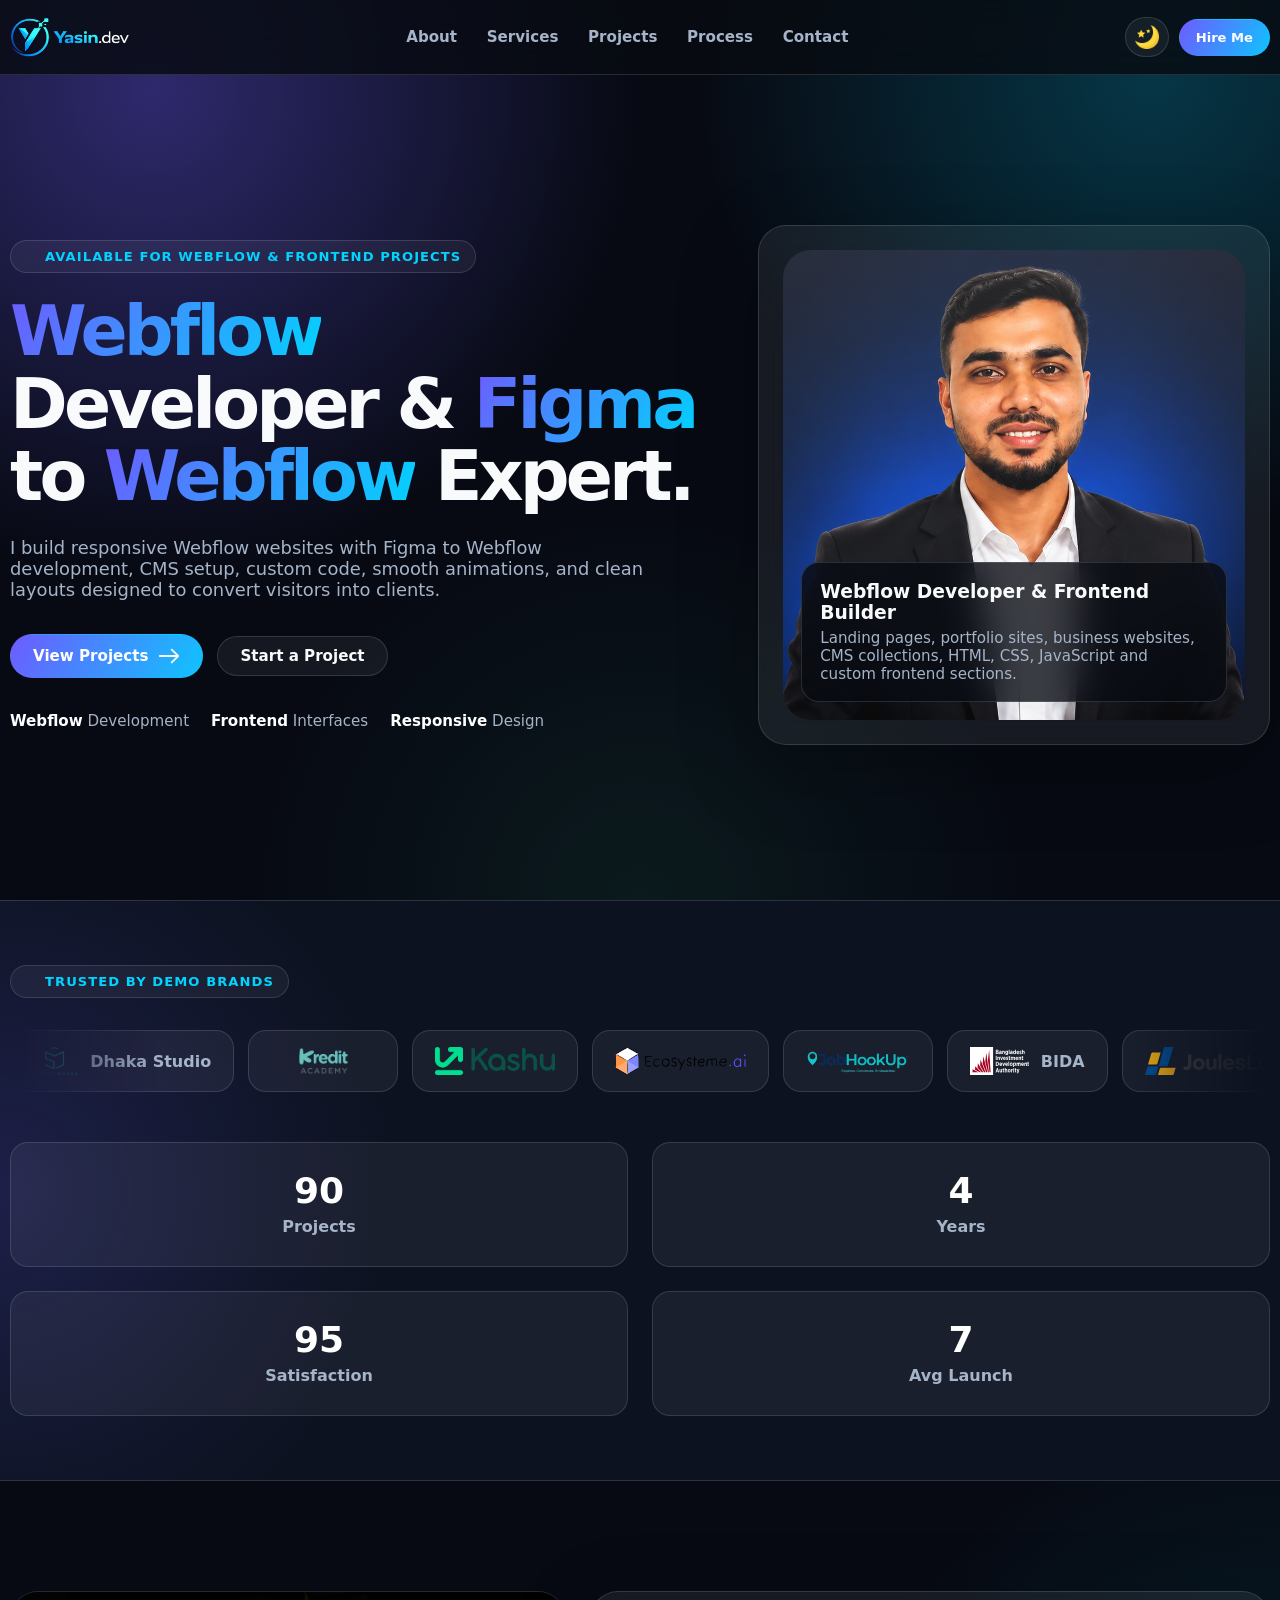
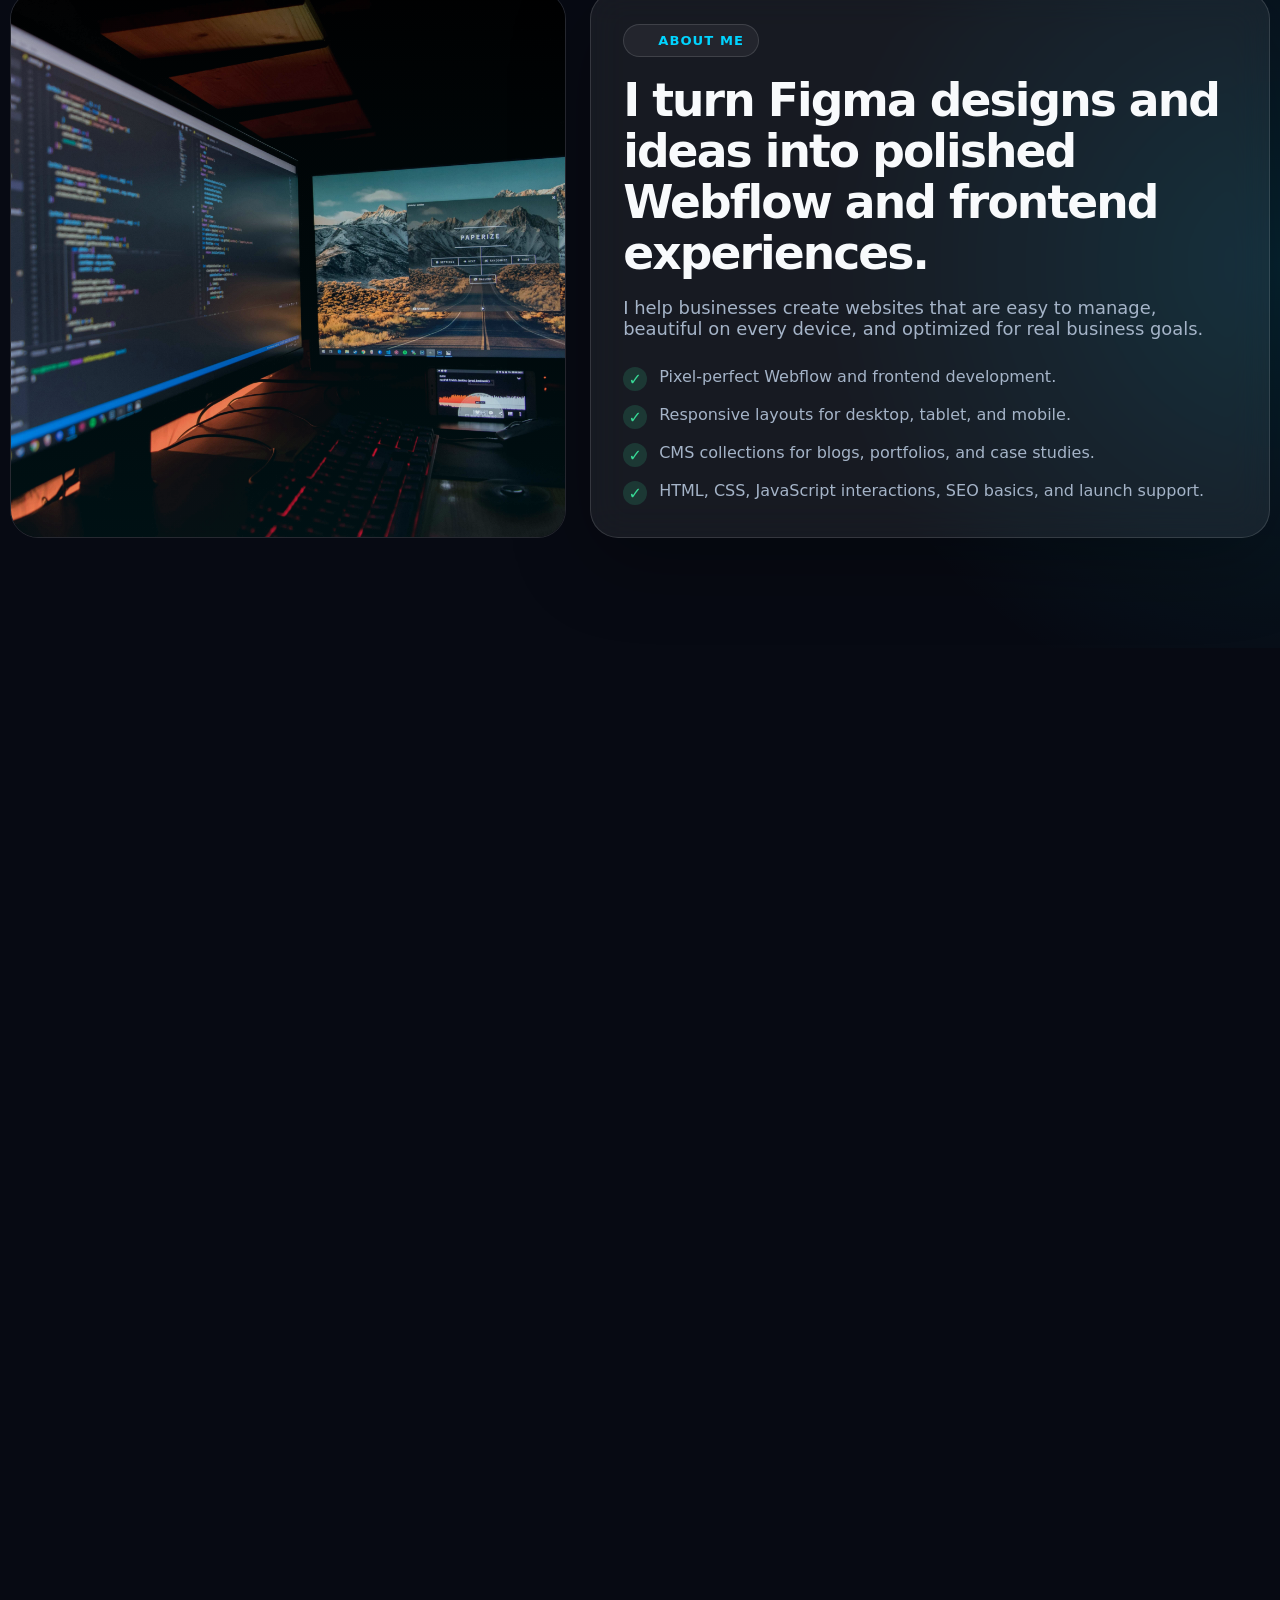
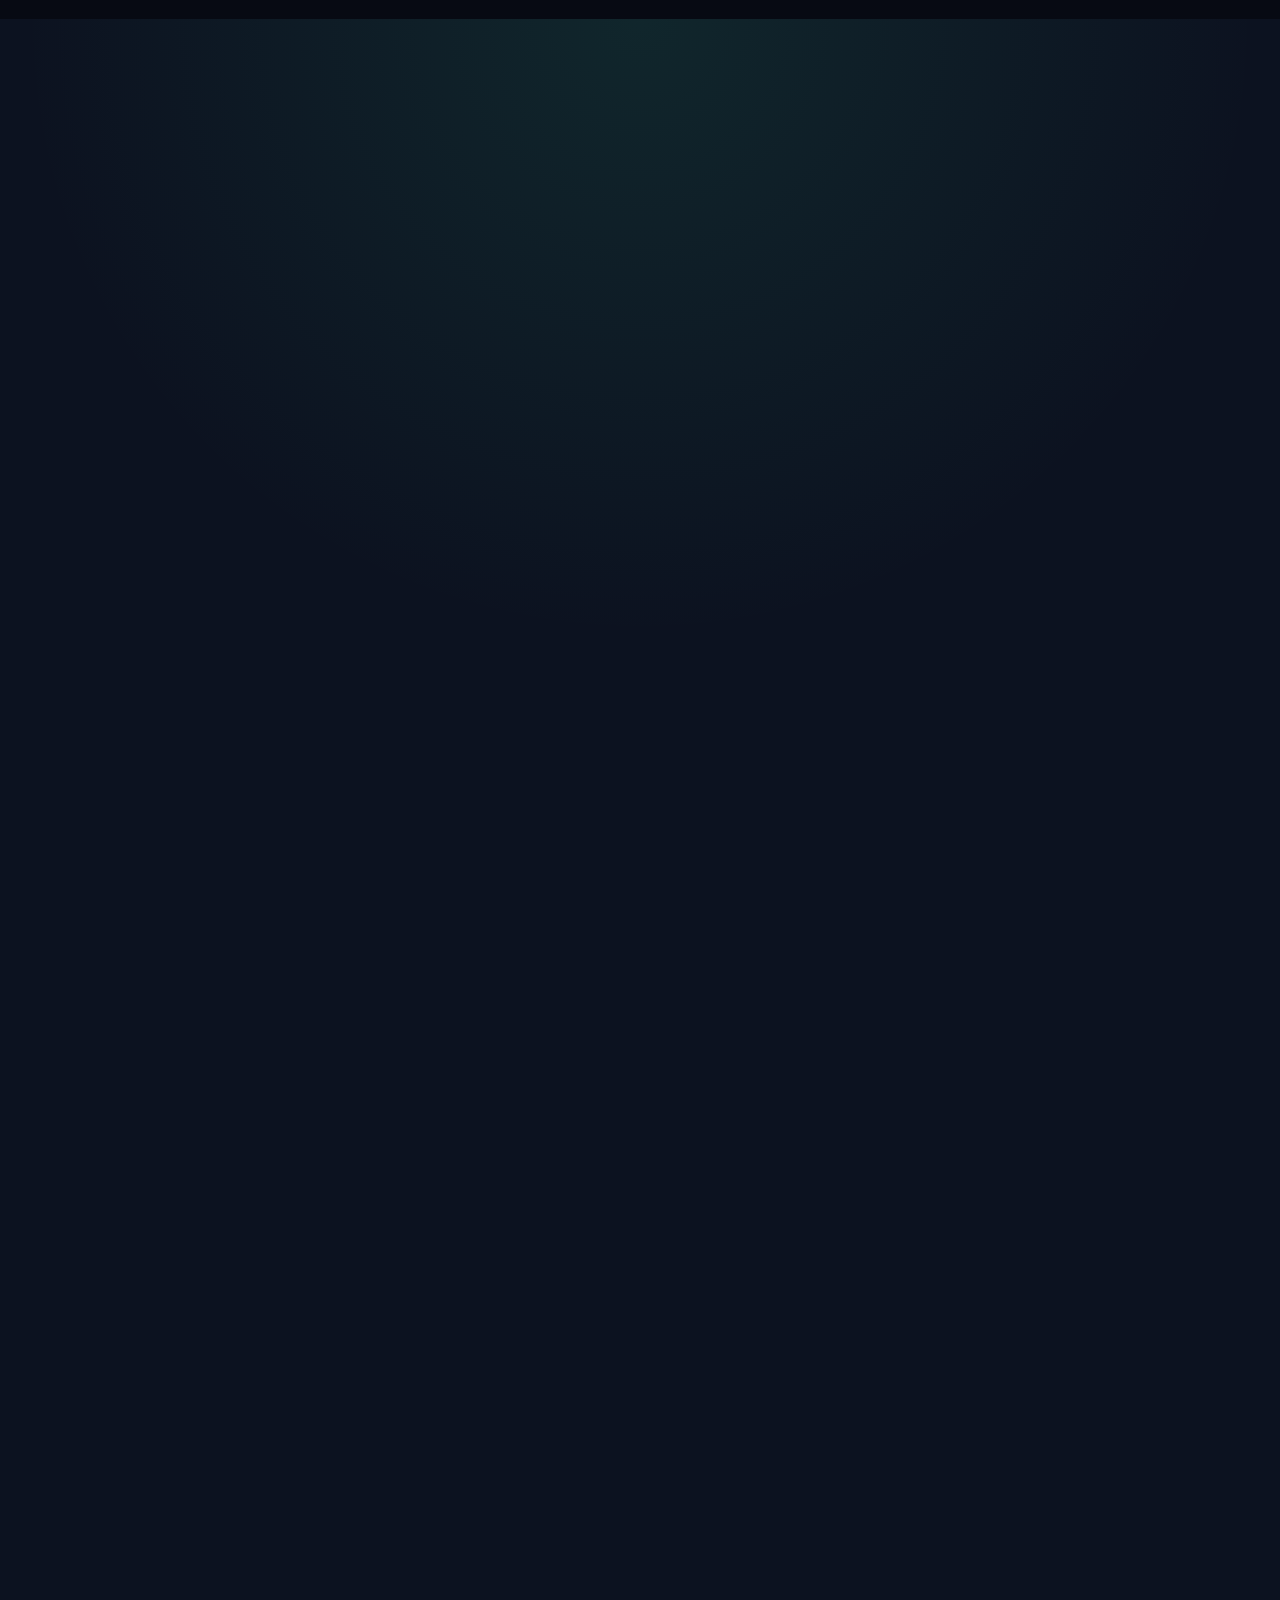
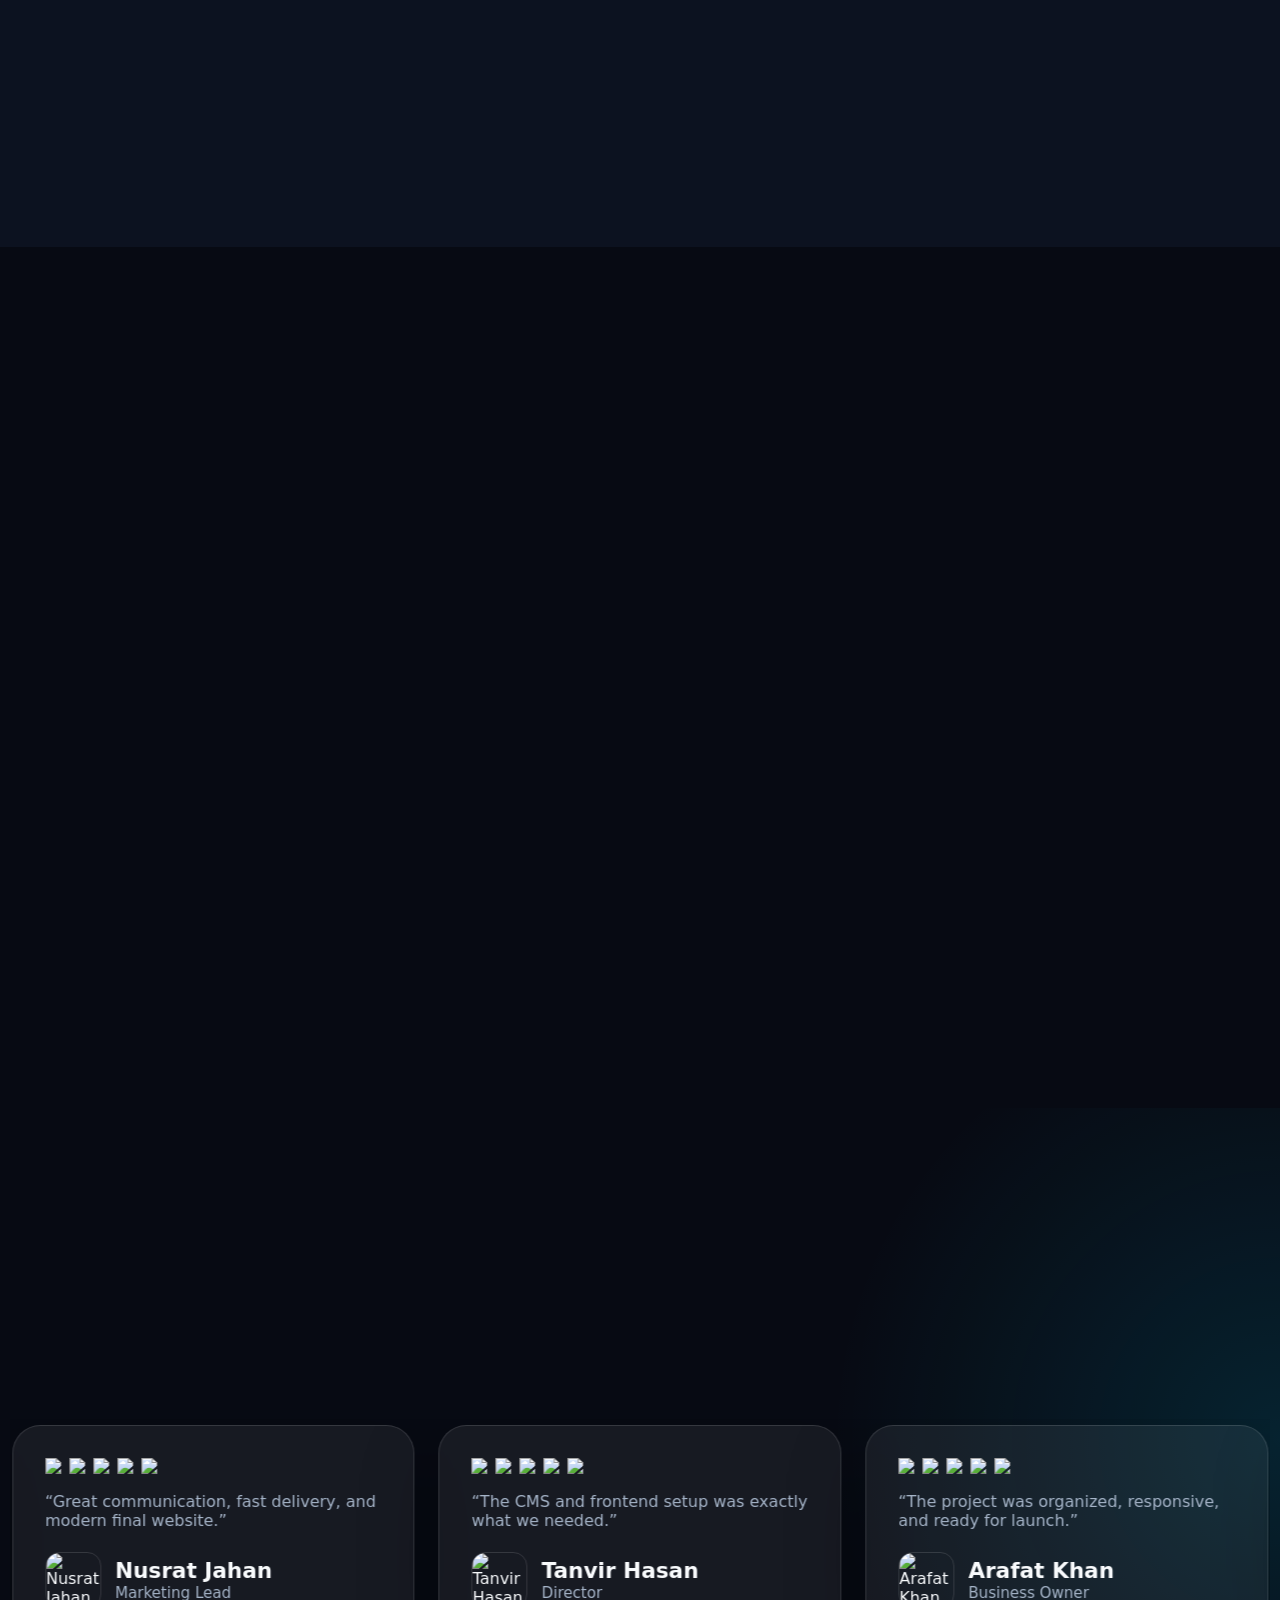
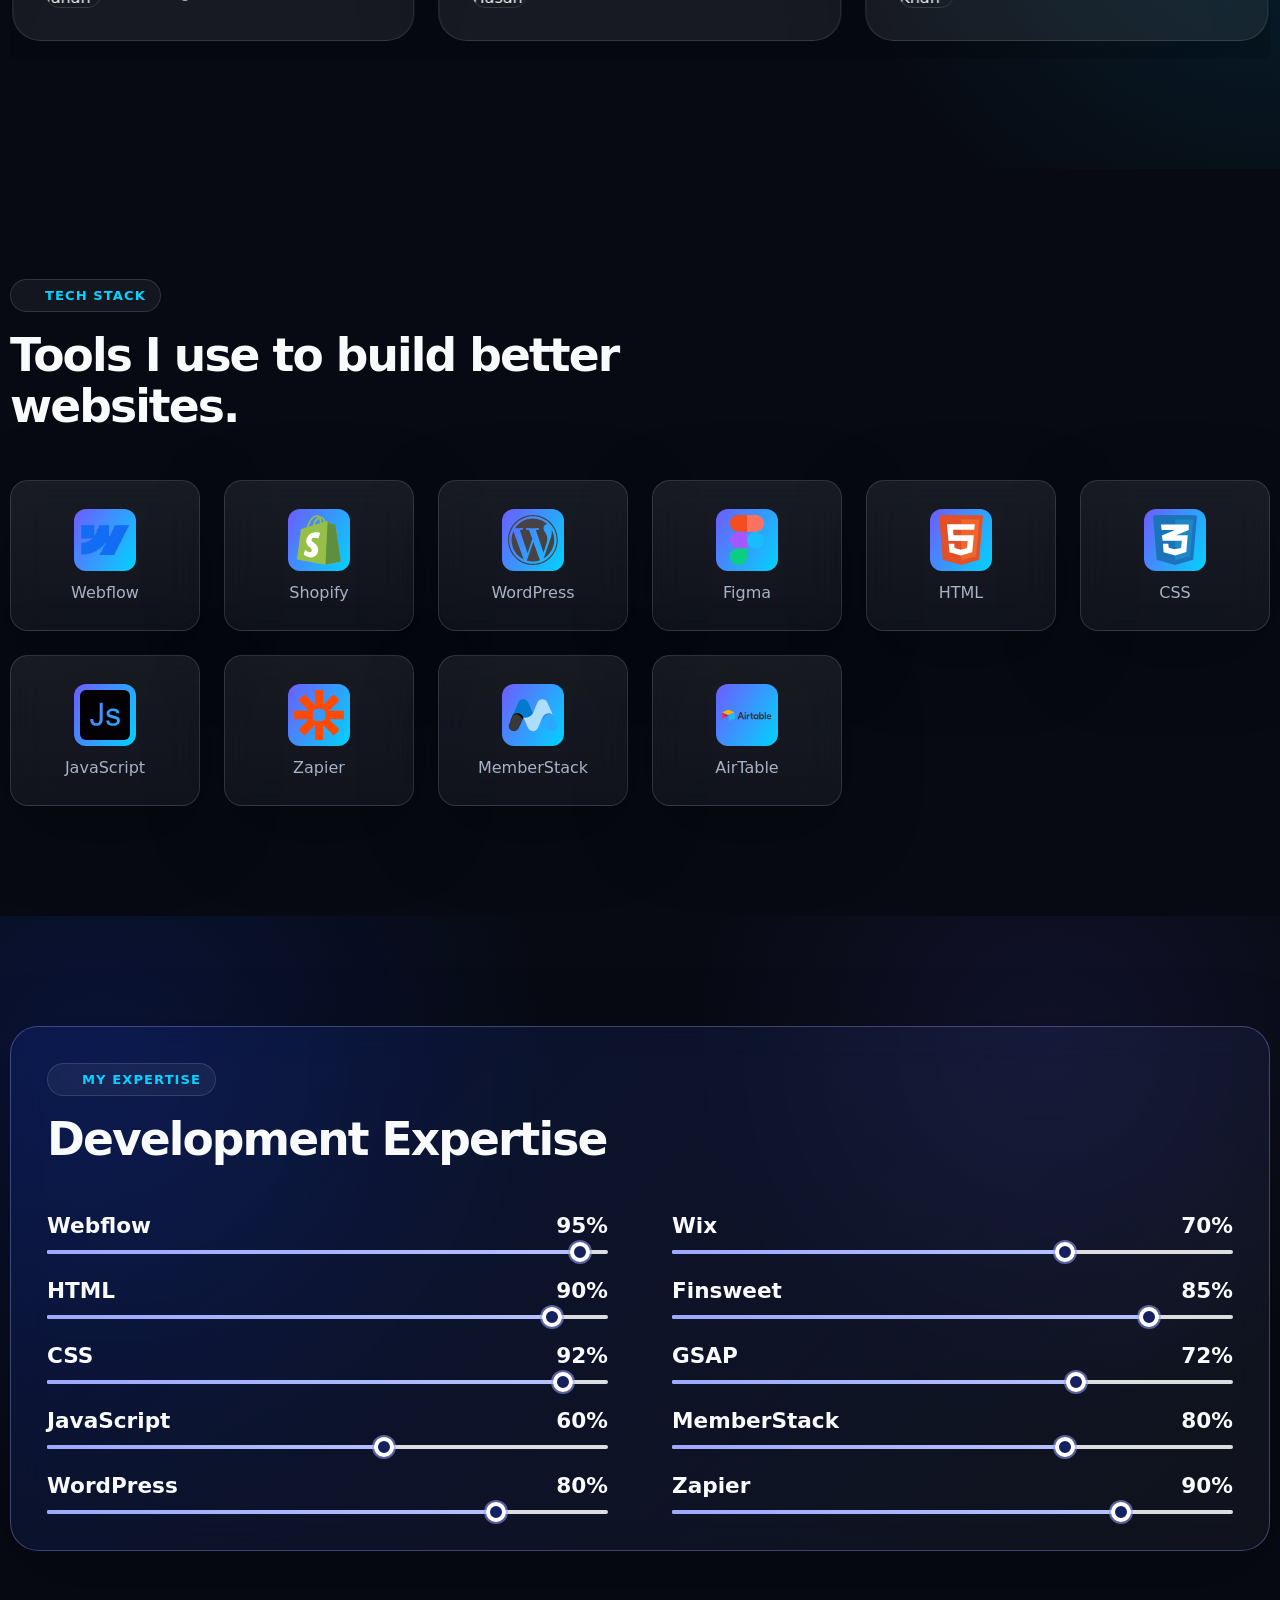
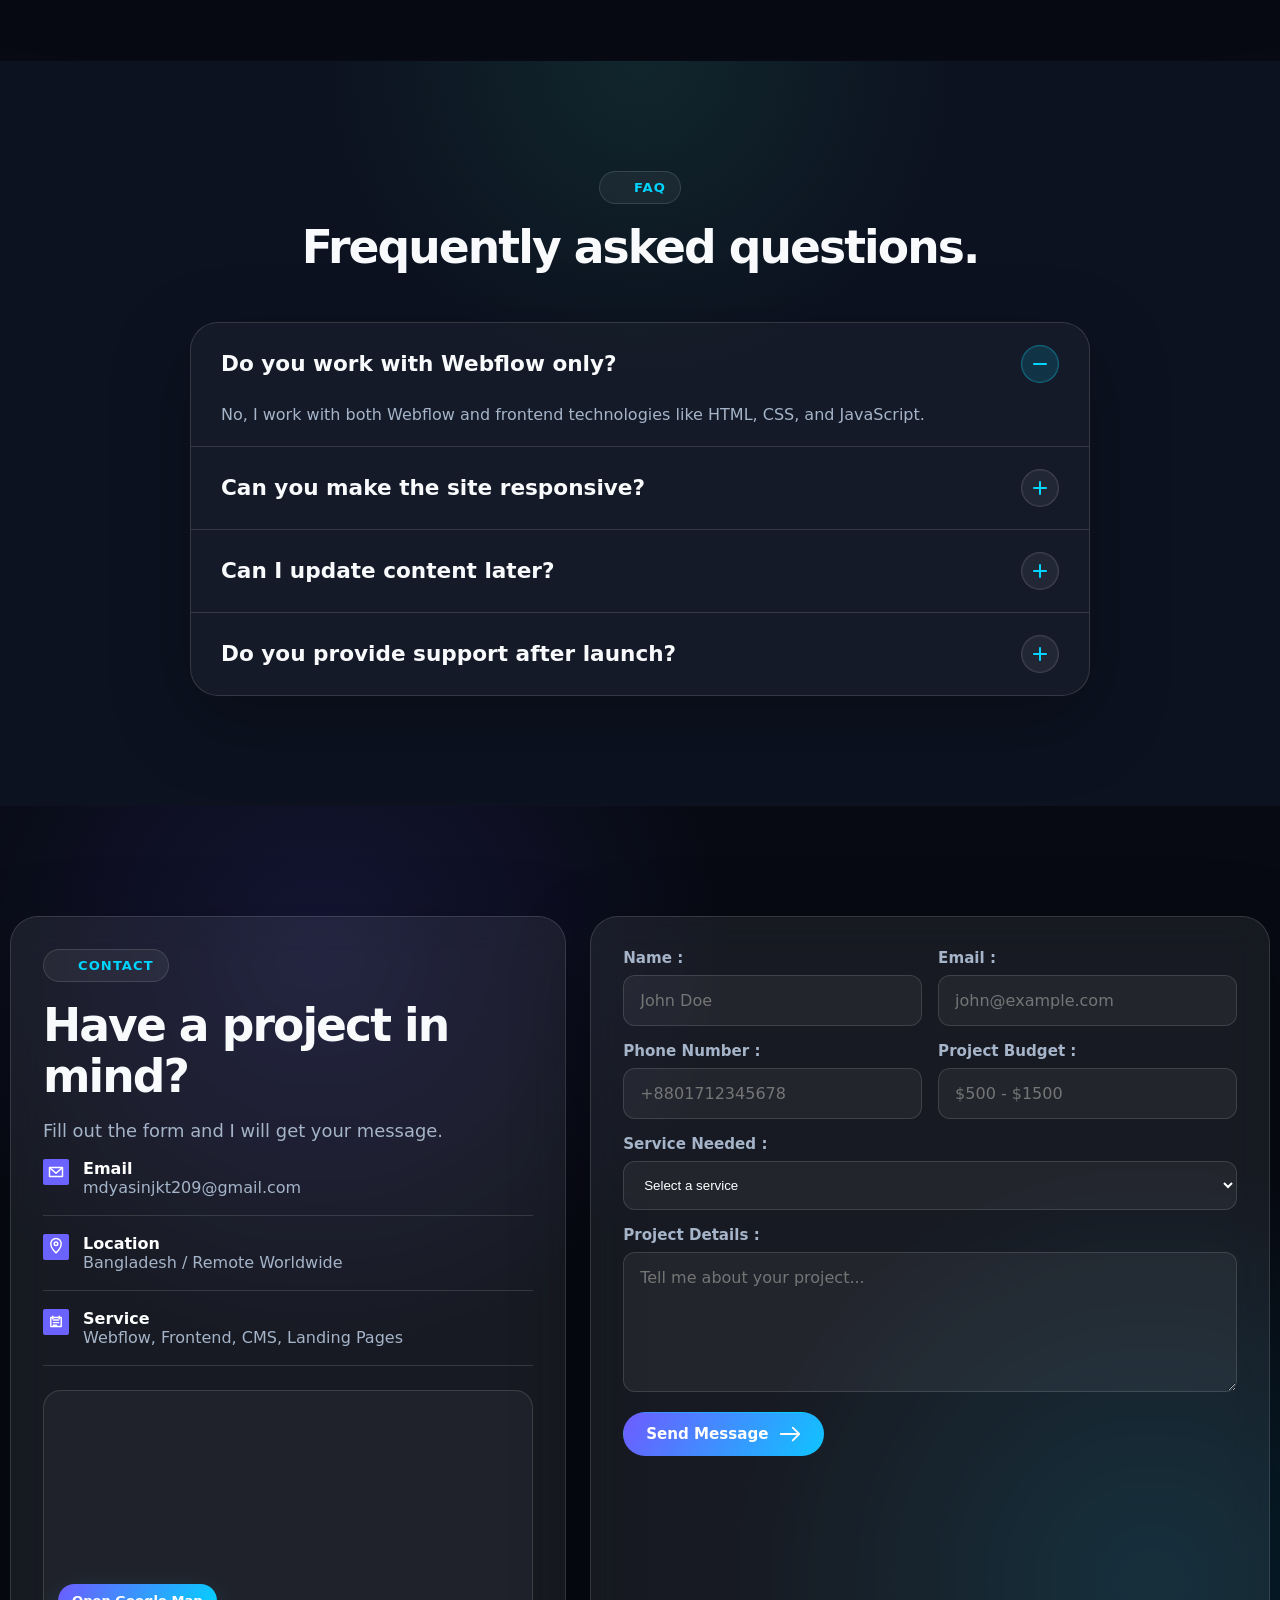
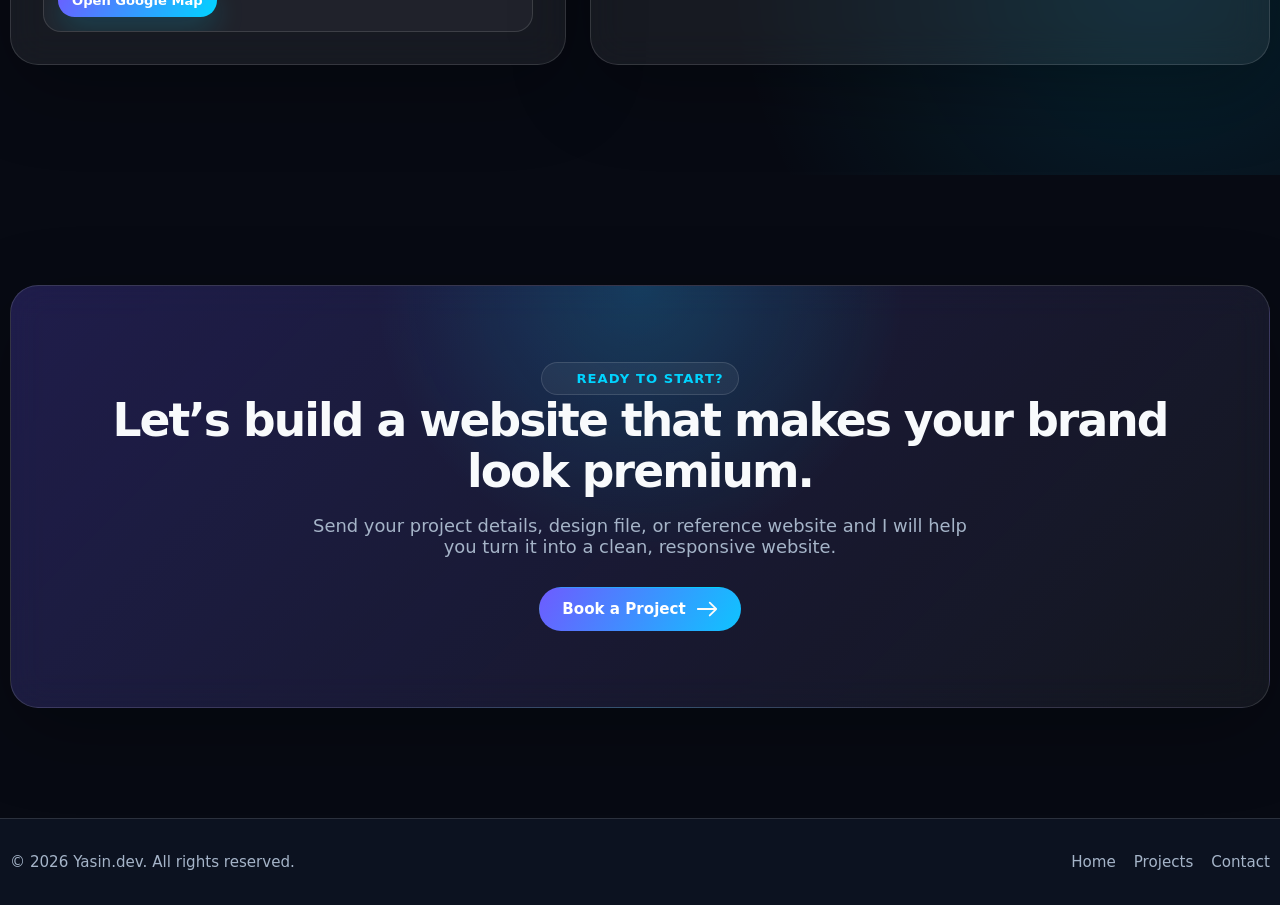
==== commit 9d1e4cee: "Updated" ====
--- a/Index.html
+++ b/Index.html
@@ -88,8 +88,6 @@
                             src="https://dummyimage.com/20x20/00d4ff/00d4ff.png" /> Trusted by demo brands</span>
                     <div class="brand-marquee">
                         <div class="brand-track">
-                            <div class="trusted-logo"><img alt="BIDA" src="Assets/BIDA Logo.svg"/>BIDA</div>
-                            <div class="trusted-logo"><img alt="JoulesLabs" src="Assets/Joules labs Logo.svg"/></div>
                             <div class="trusted-logo"><img alt="Dhaka Studio" src="Assets/Dhaka Studio Logo.svg"/>Dhaka Studio</div>
                             <div class="trusted-logo"><img alt="Kredit Academy" src="Assets/Kredit Academy Logo.avif"/></div>
                             <div class="trusted-logo"><img alt="Kasu Pay" src="Assets/Kasu Pay Logo.avif"/></div>
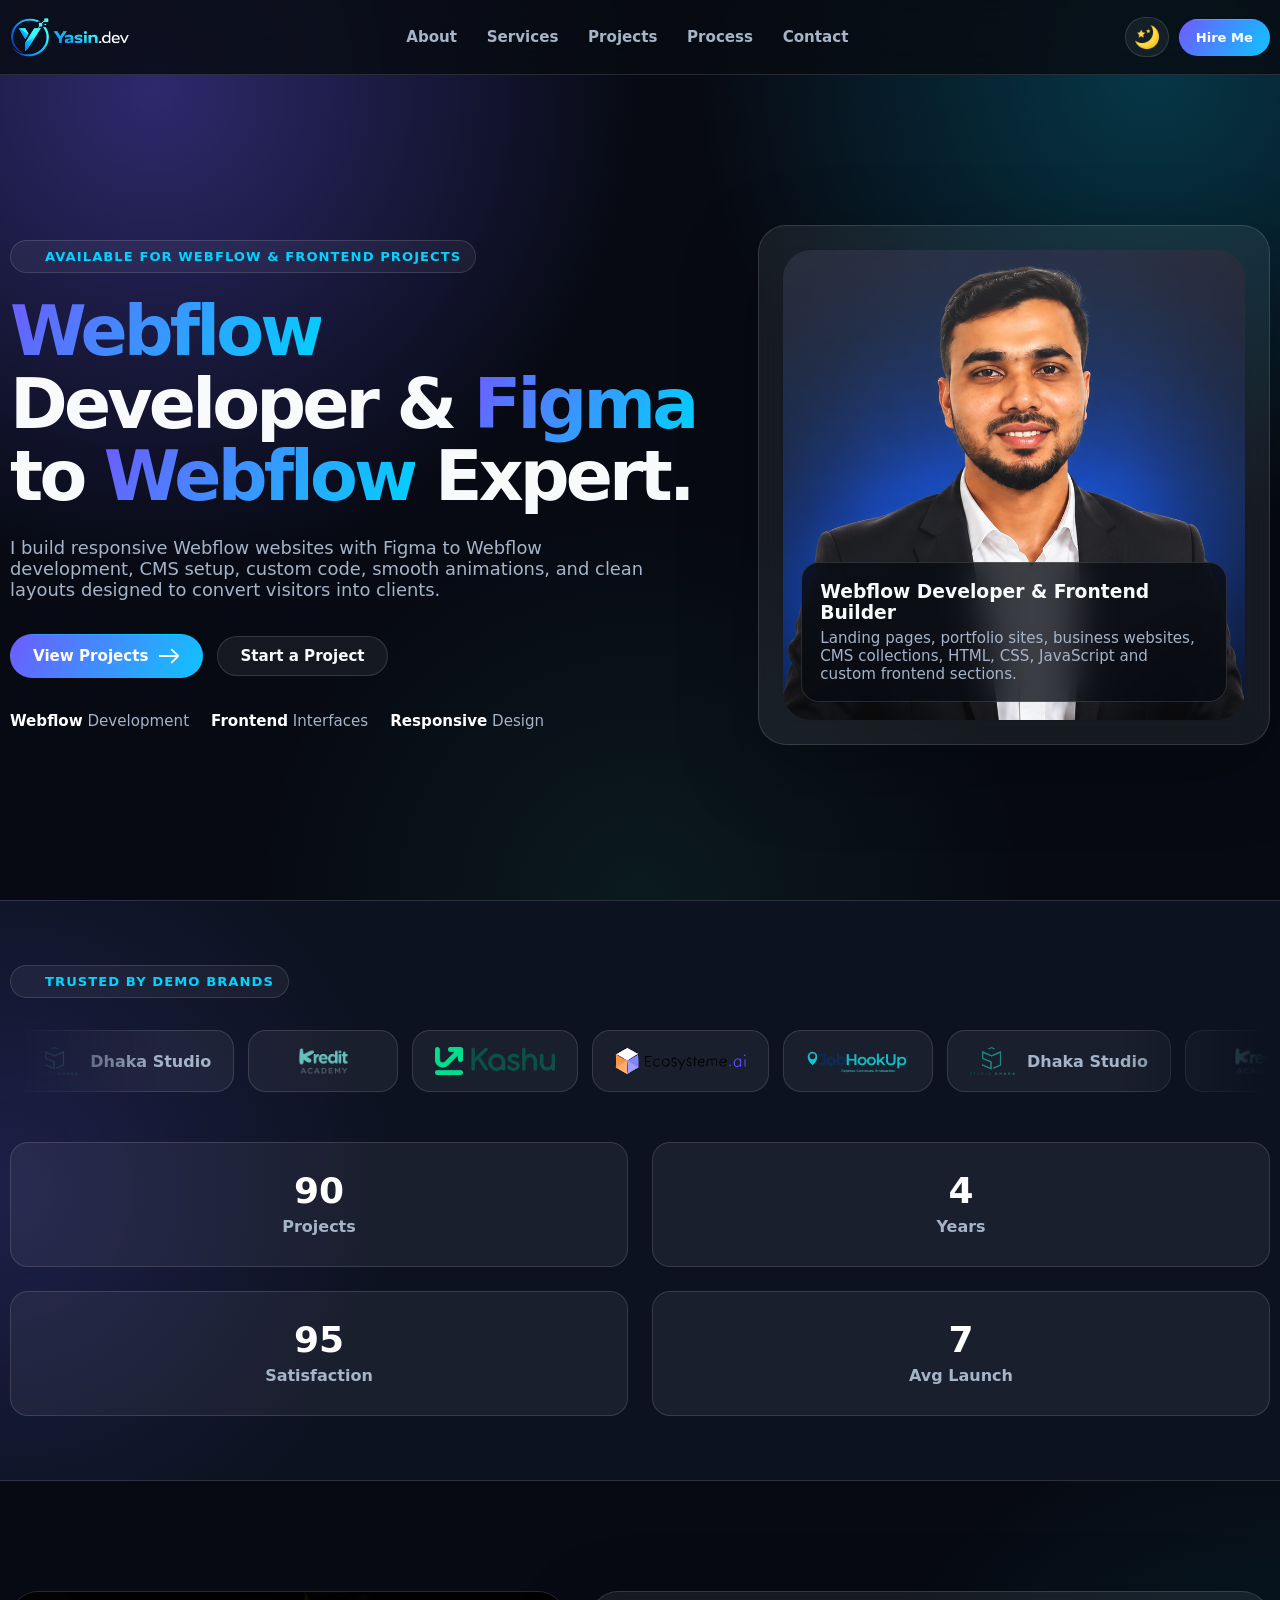
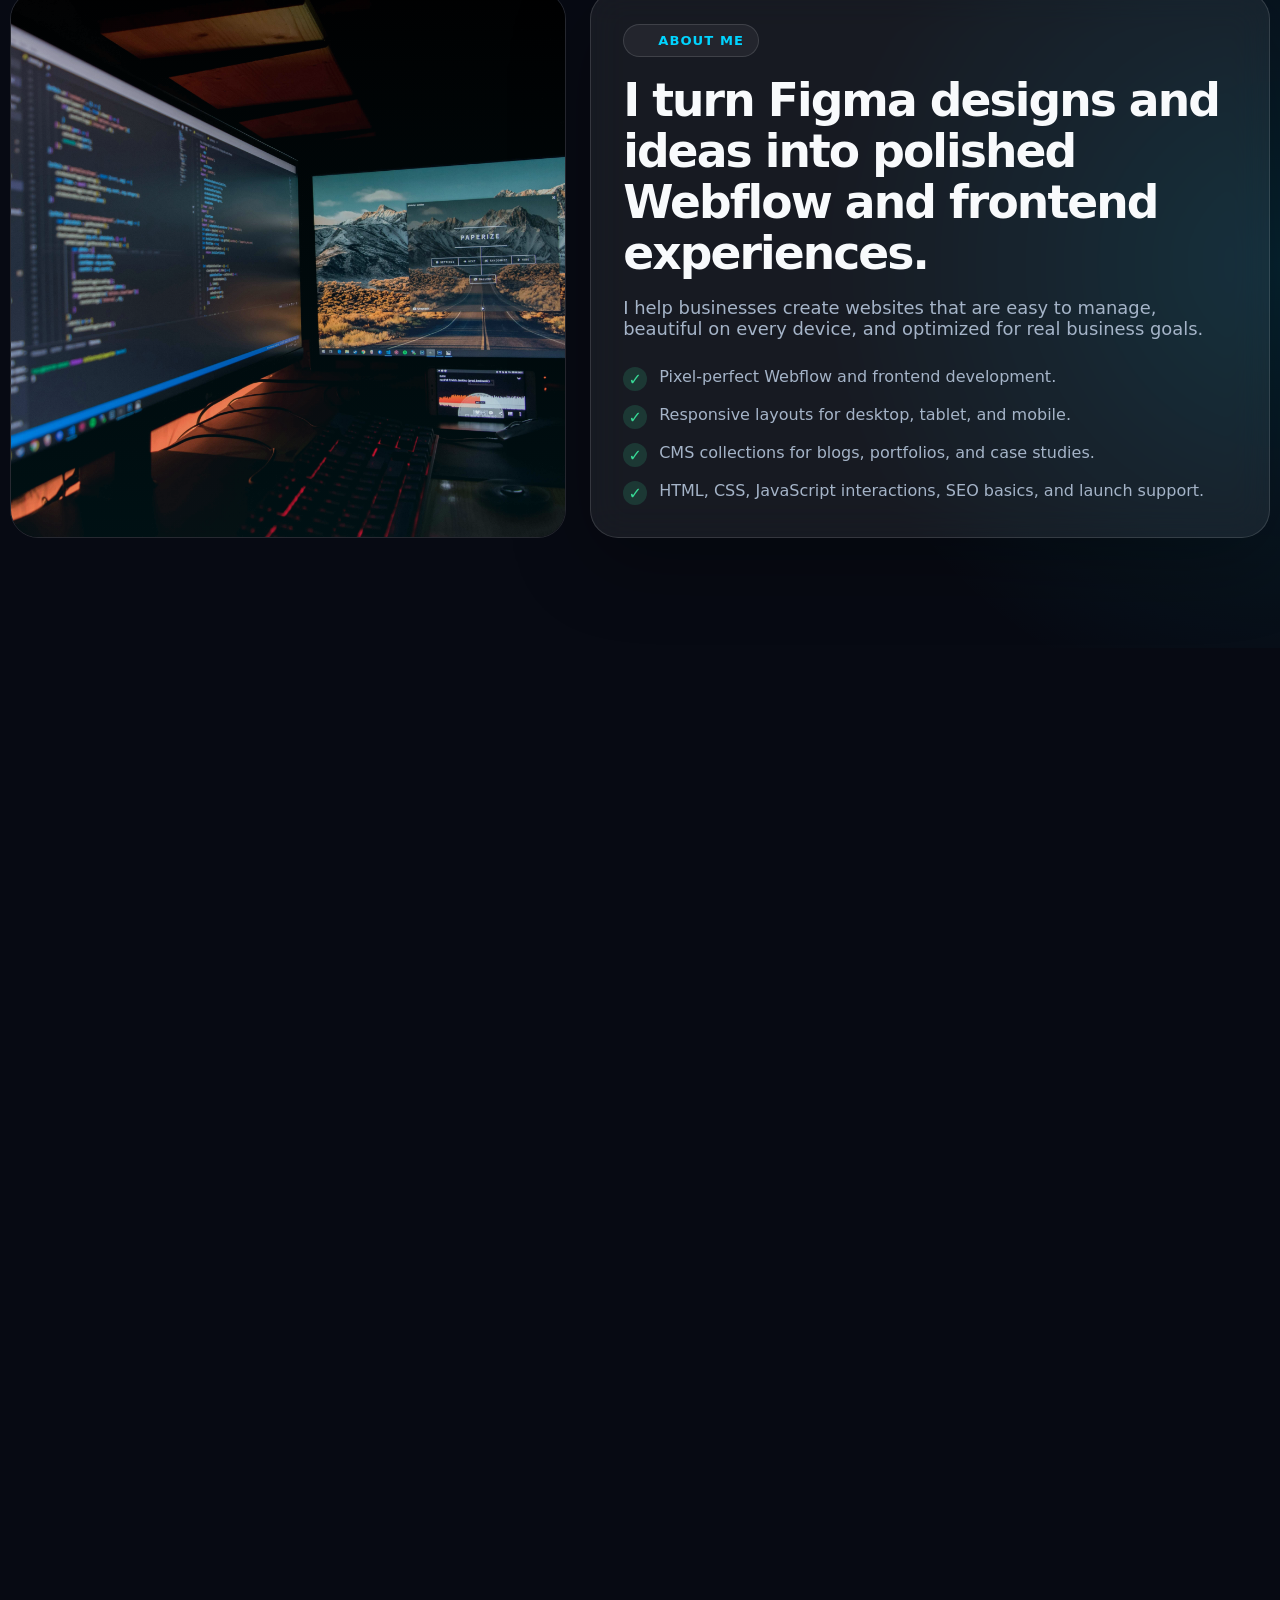
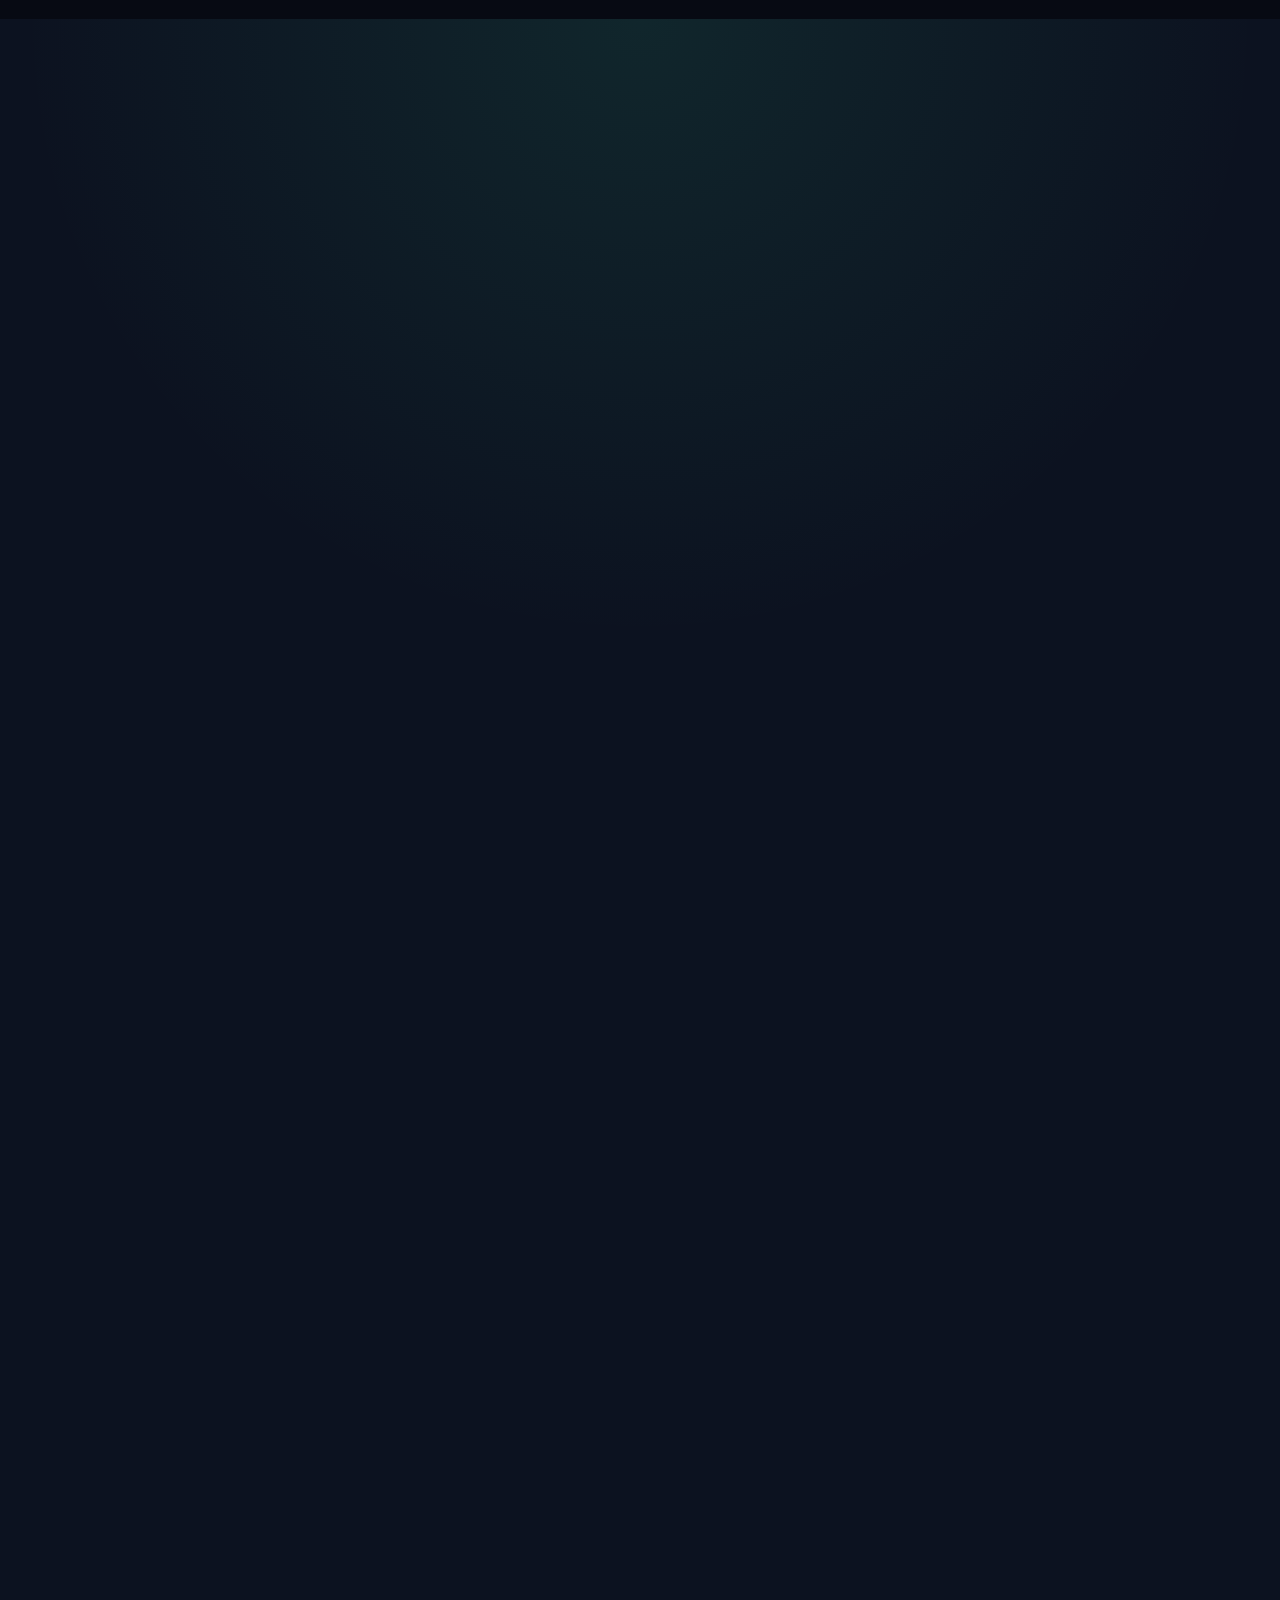
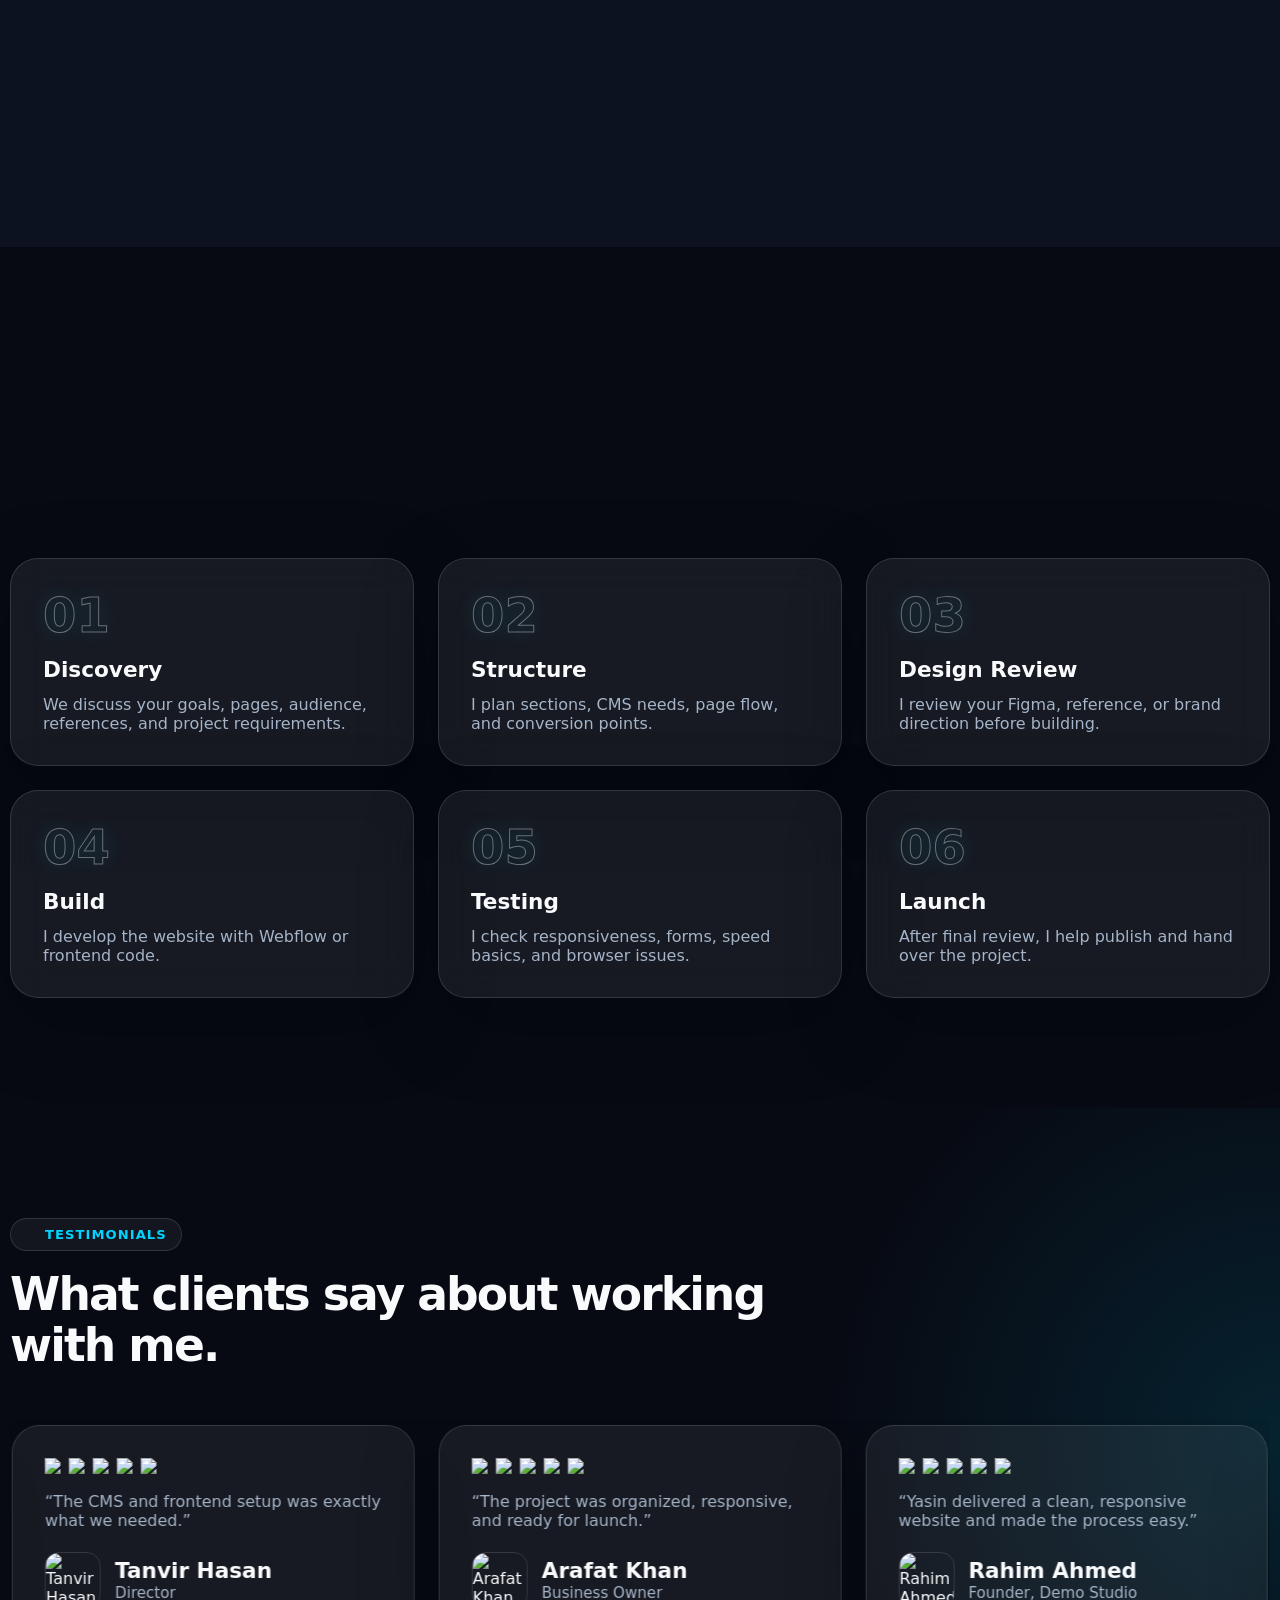
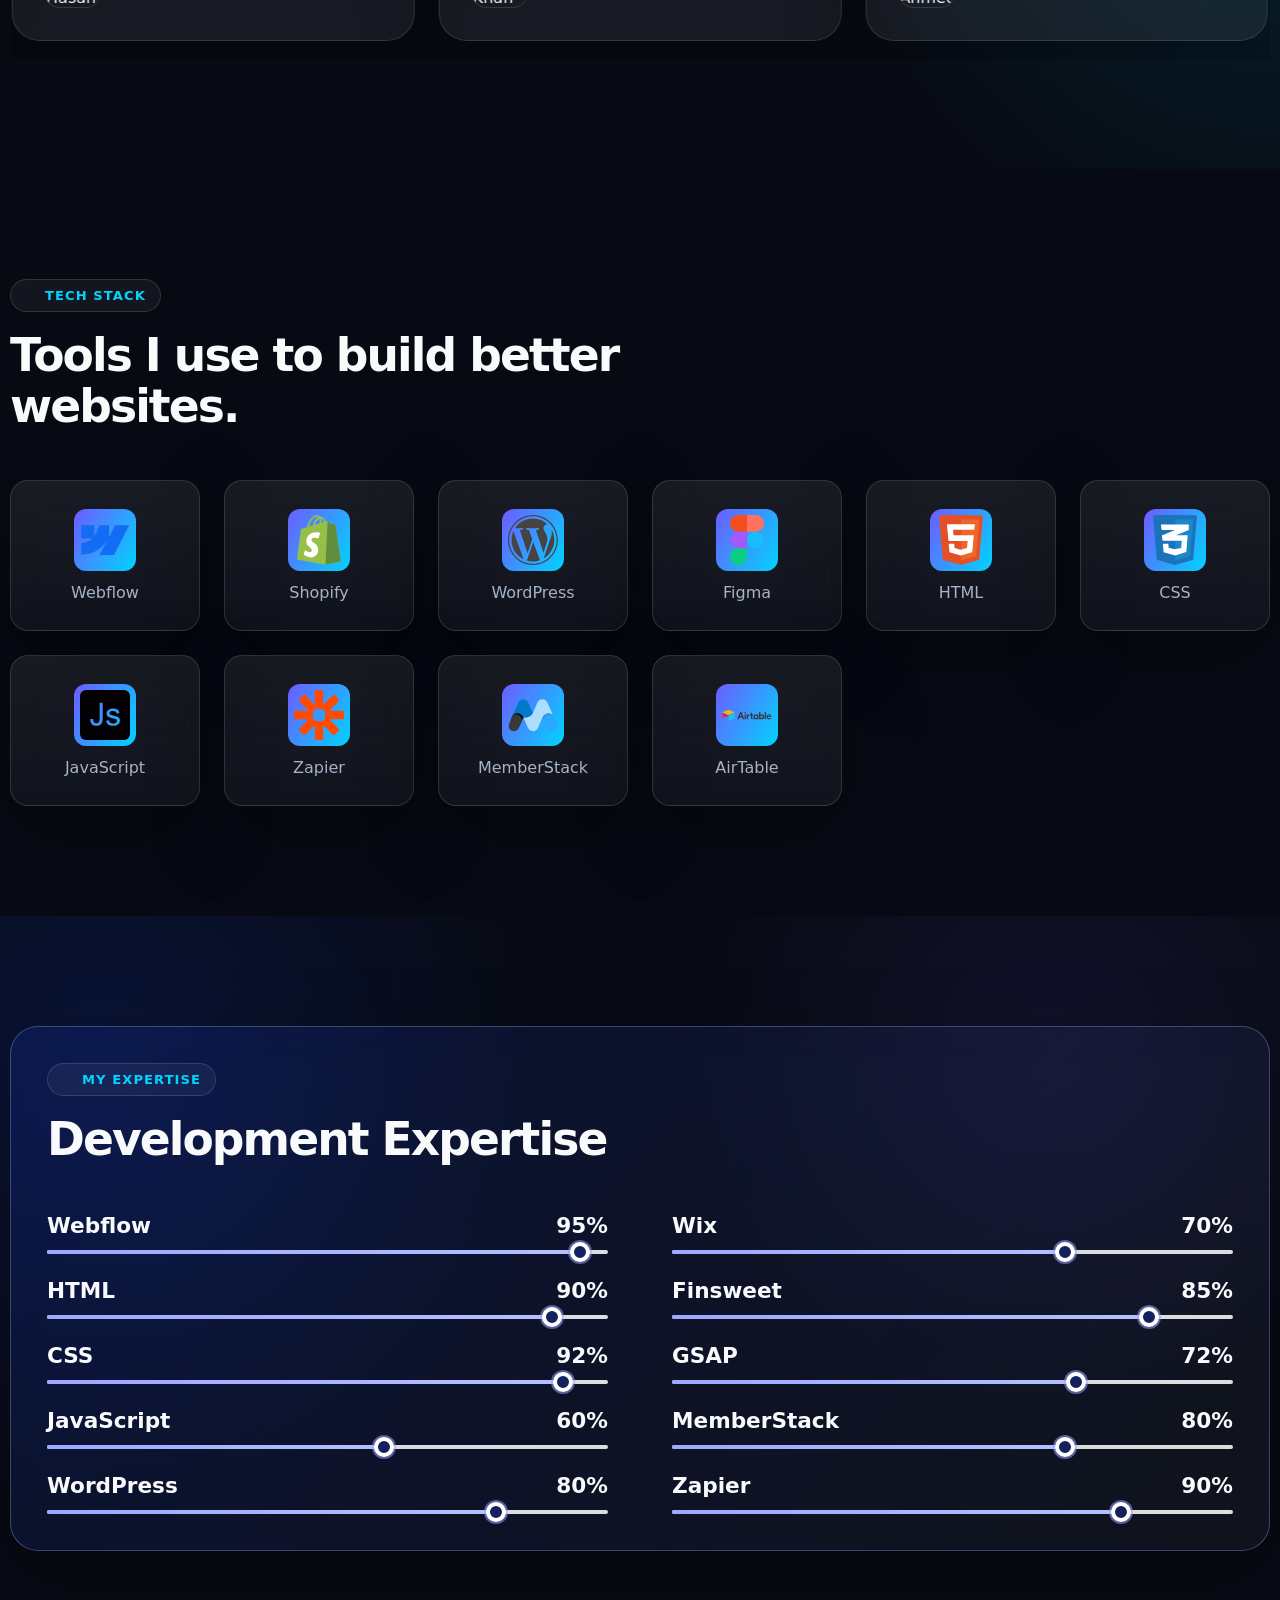
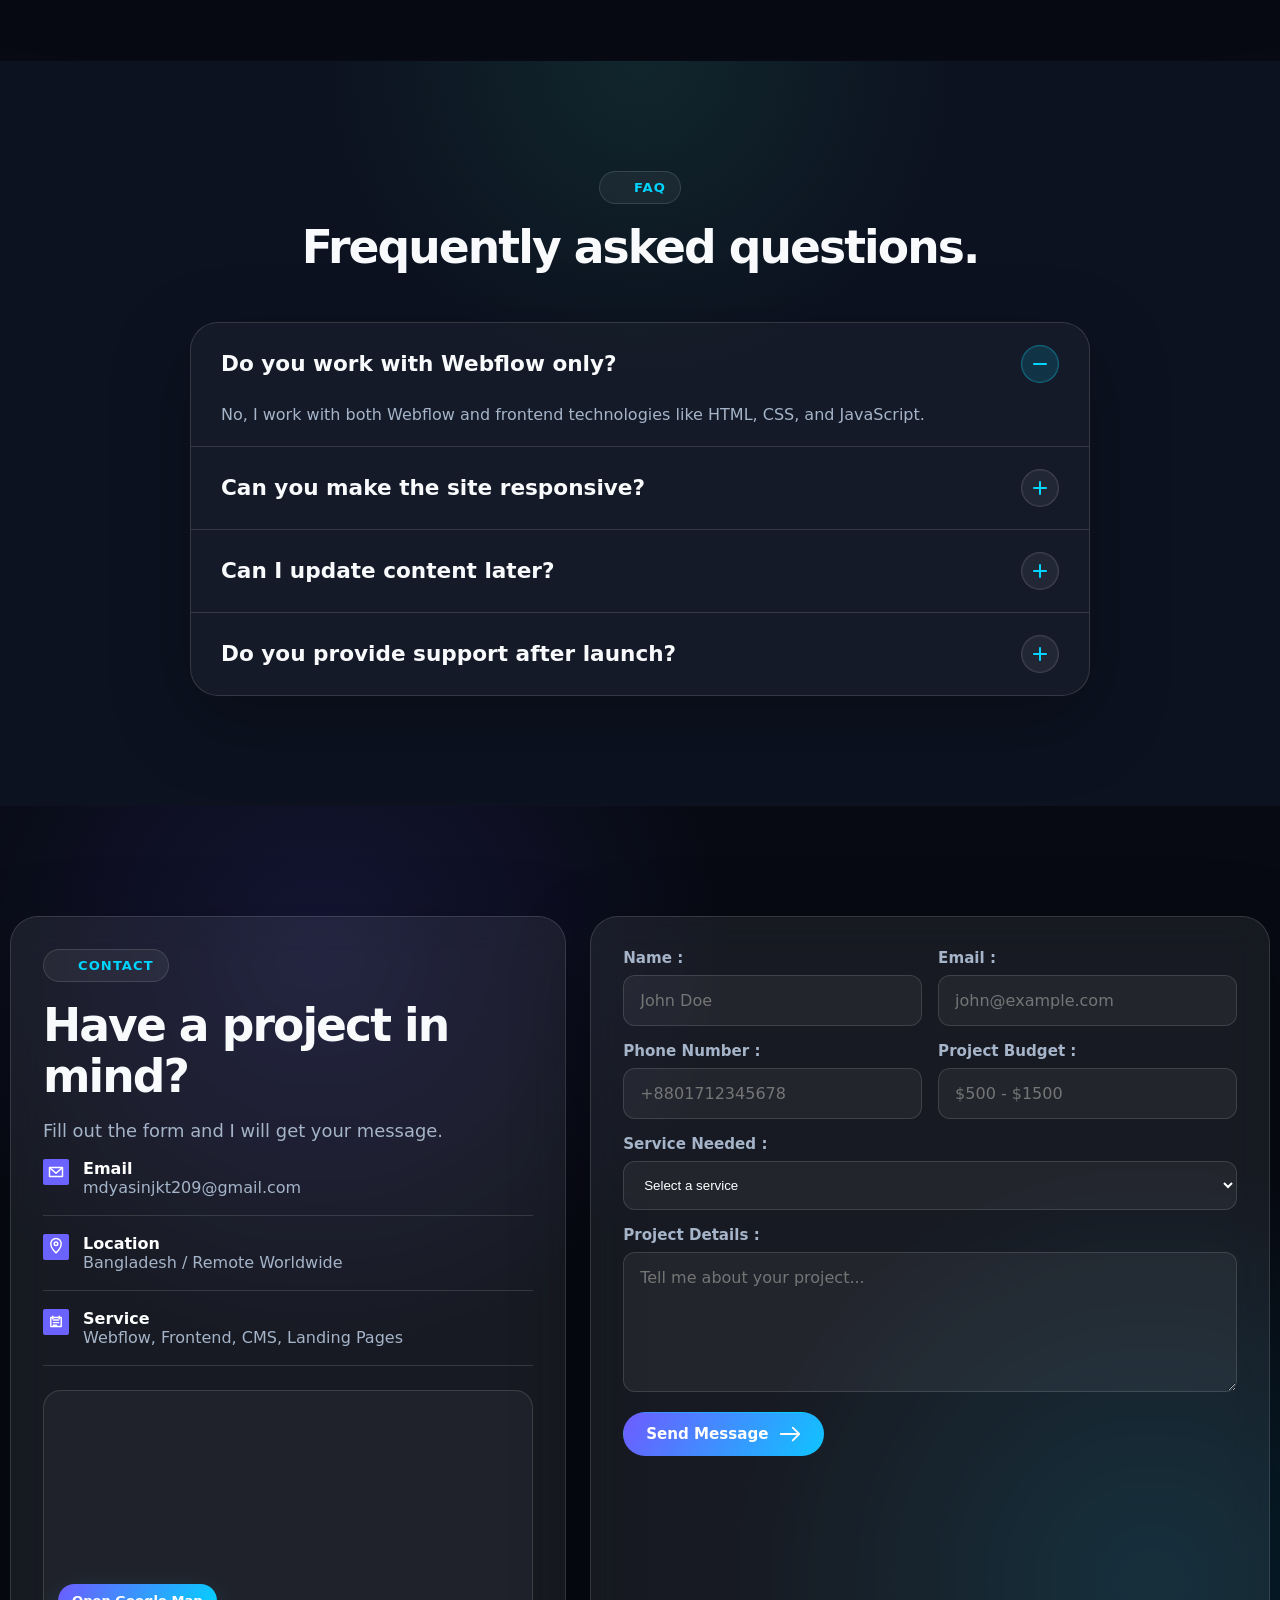
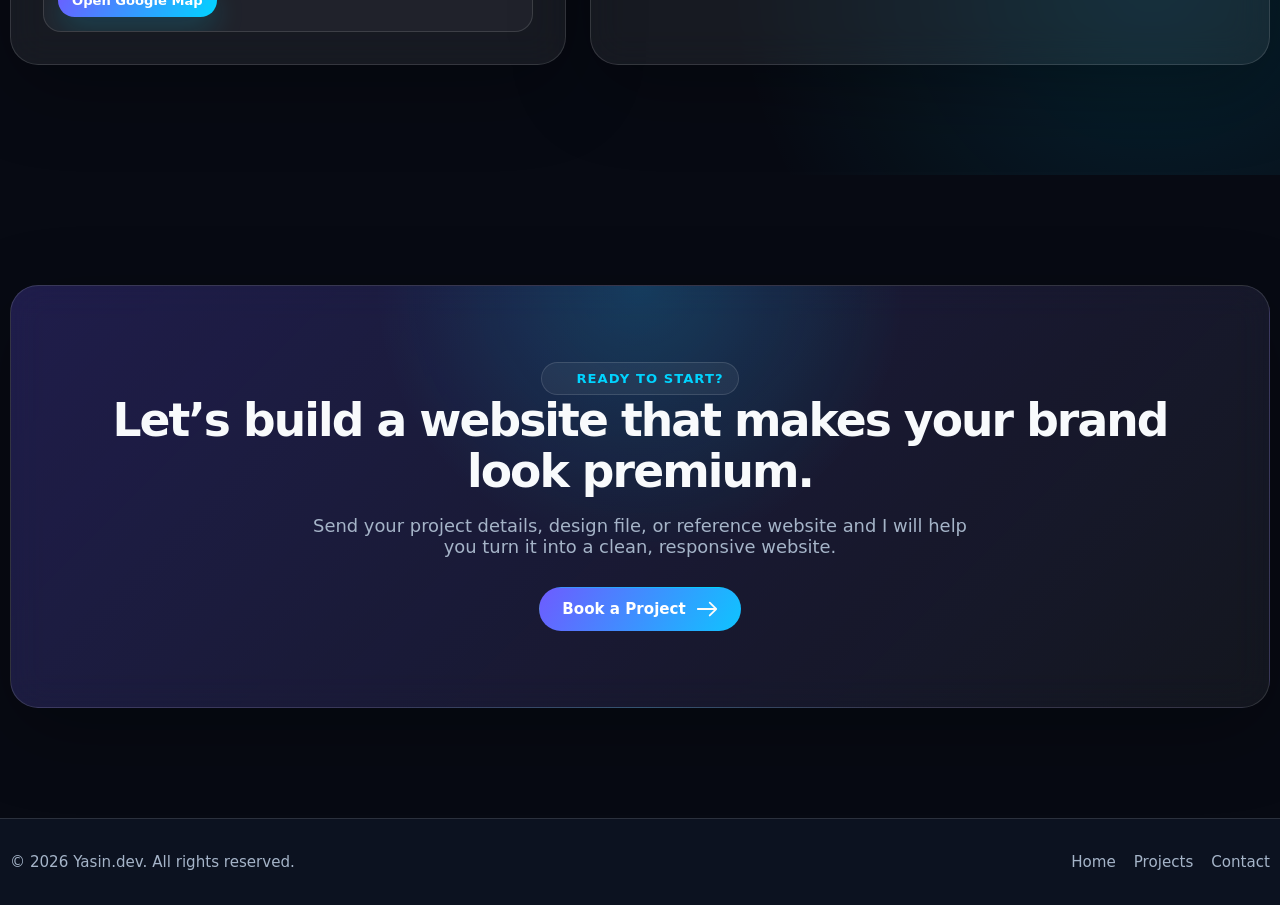
==== commit c9c1a3a8: "Updated" ====
--- a/Index.html
+++ b/Index.html
@@ -93,8 +93,6 @@
                             <div class="trusted-logo"><img alt="Kasu Pay" src="Assets/Kasu Pay Logo.avif"/></div>
                             <div class="trusted-logo"><img alt="ecosysteme" src="Assets/ecosysteme logo.png"/></div>
                             <div class="trusted-logo"><img alt=" Jobhook Logo"src="Assets/Jobhook Logo.png"/></div>
-                            <div class="trusted-logo"><img alt="BIDA" src="Assets/BIDA Logo.svg"/>BIDA</div>
-                            <div class="trusted-logo"><img alt="JoulesLabs" src="Assets/Joules labs Logo.svg"/></div>
                             <div class="trusted-logo"><img alt="Dhaka Studio" src="Assets/Dhaka Studio Logo.svg"/>Dhaka Studio</div>
                             <div class="trusted-logo"><img alt="Kredit Academy" src="Assets/Kredit Academy Logo.avif"/></div>
                             <div class="trusted-logo"><img alt="Kasu Pay" src="Assets/Kasu Pay Logo.avif"/></div>
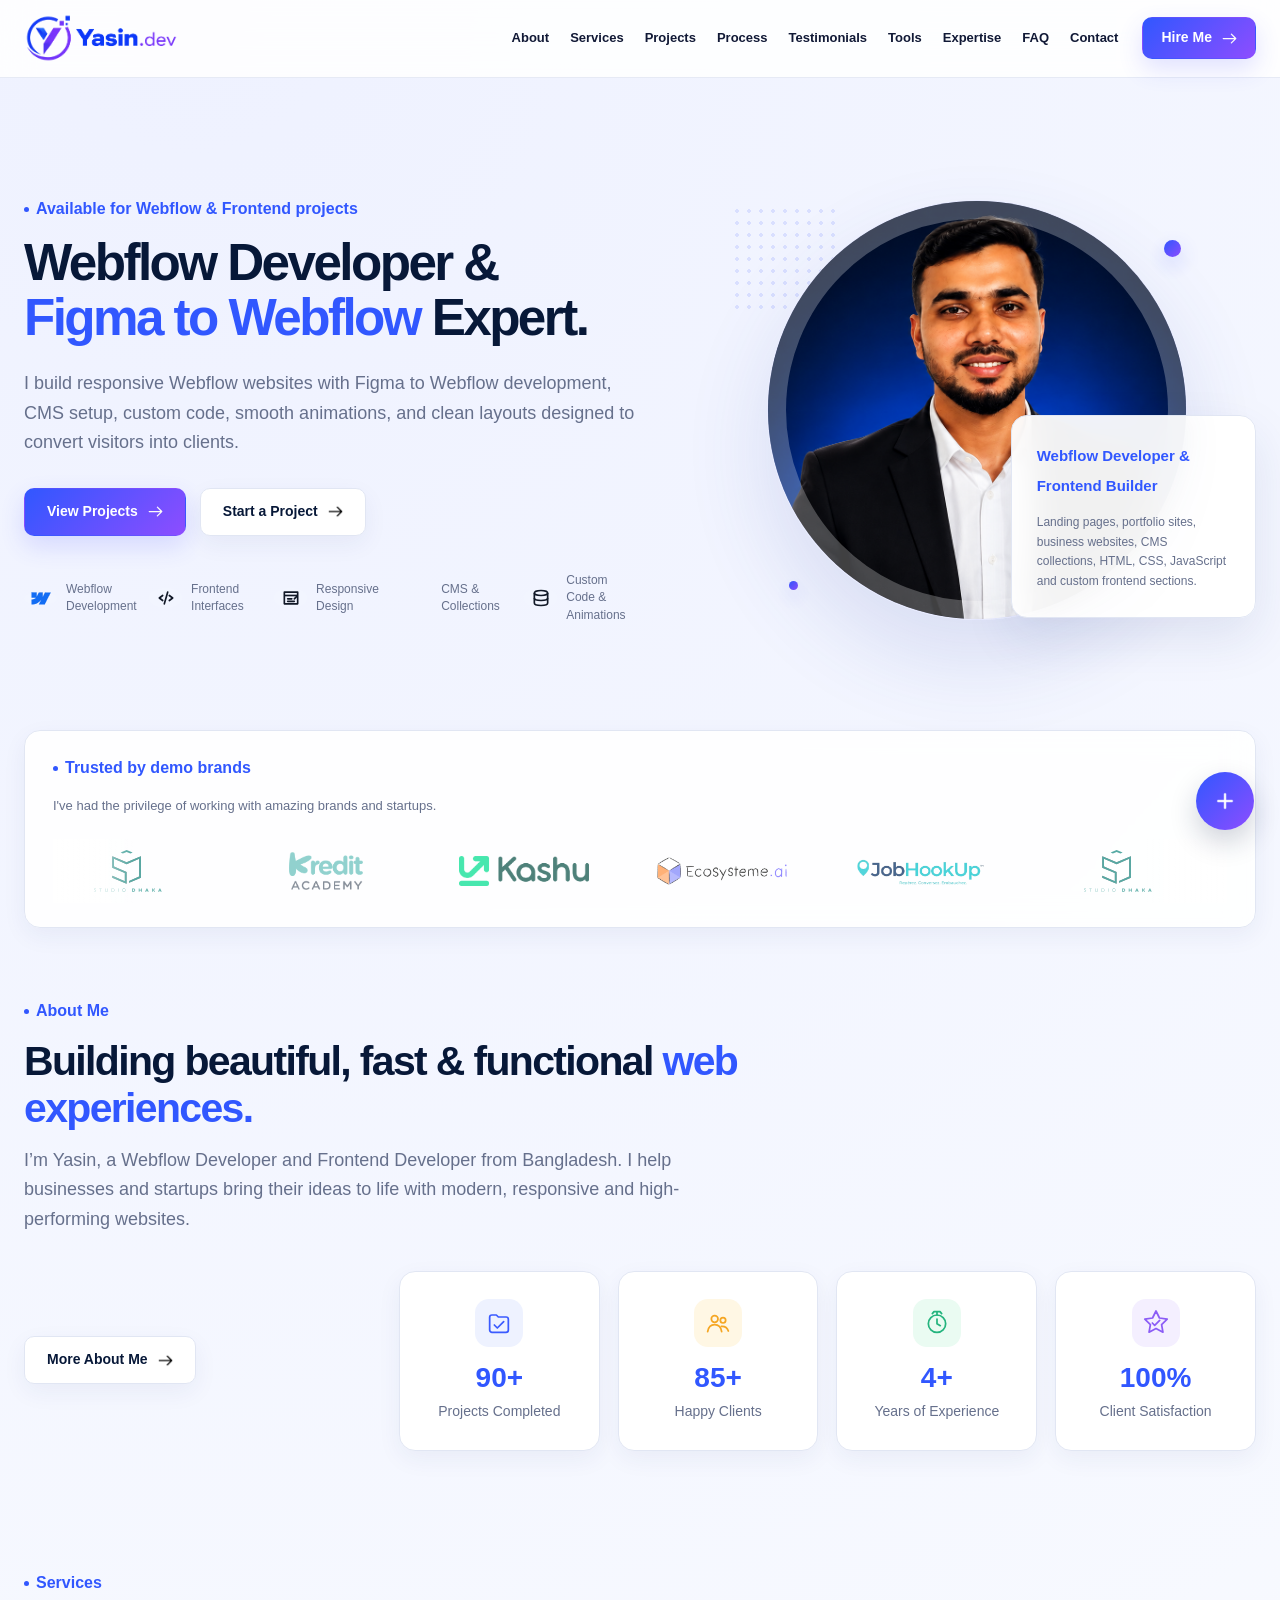
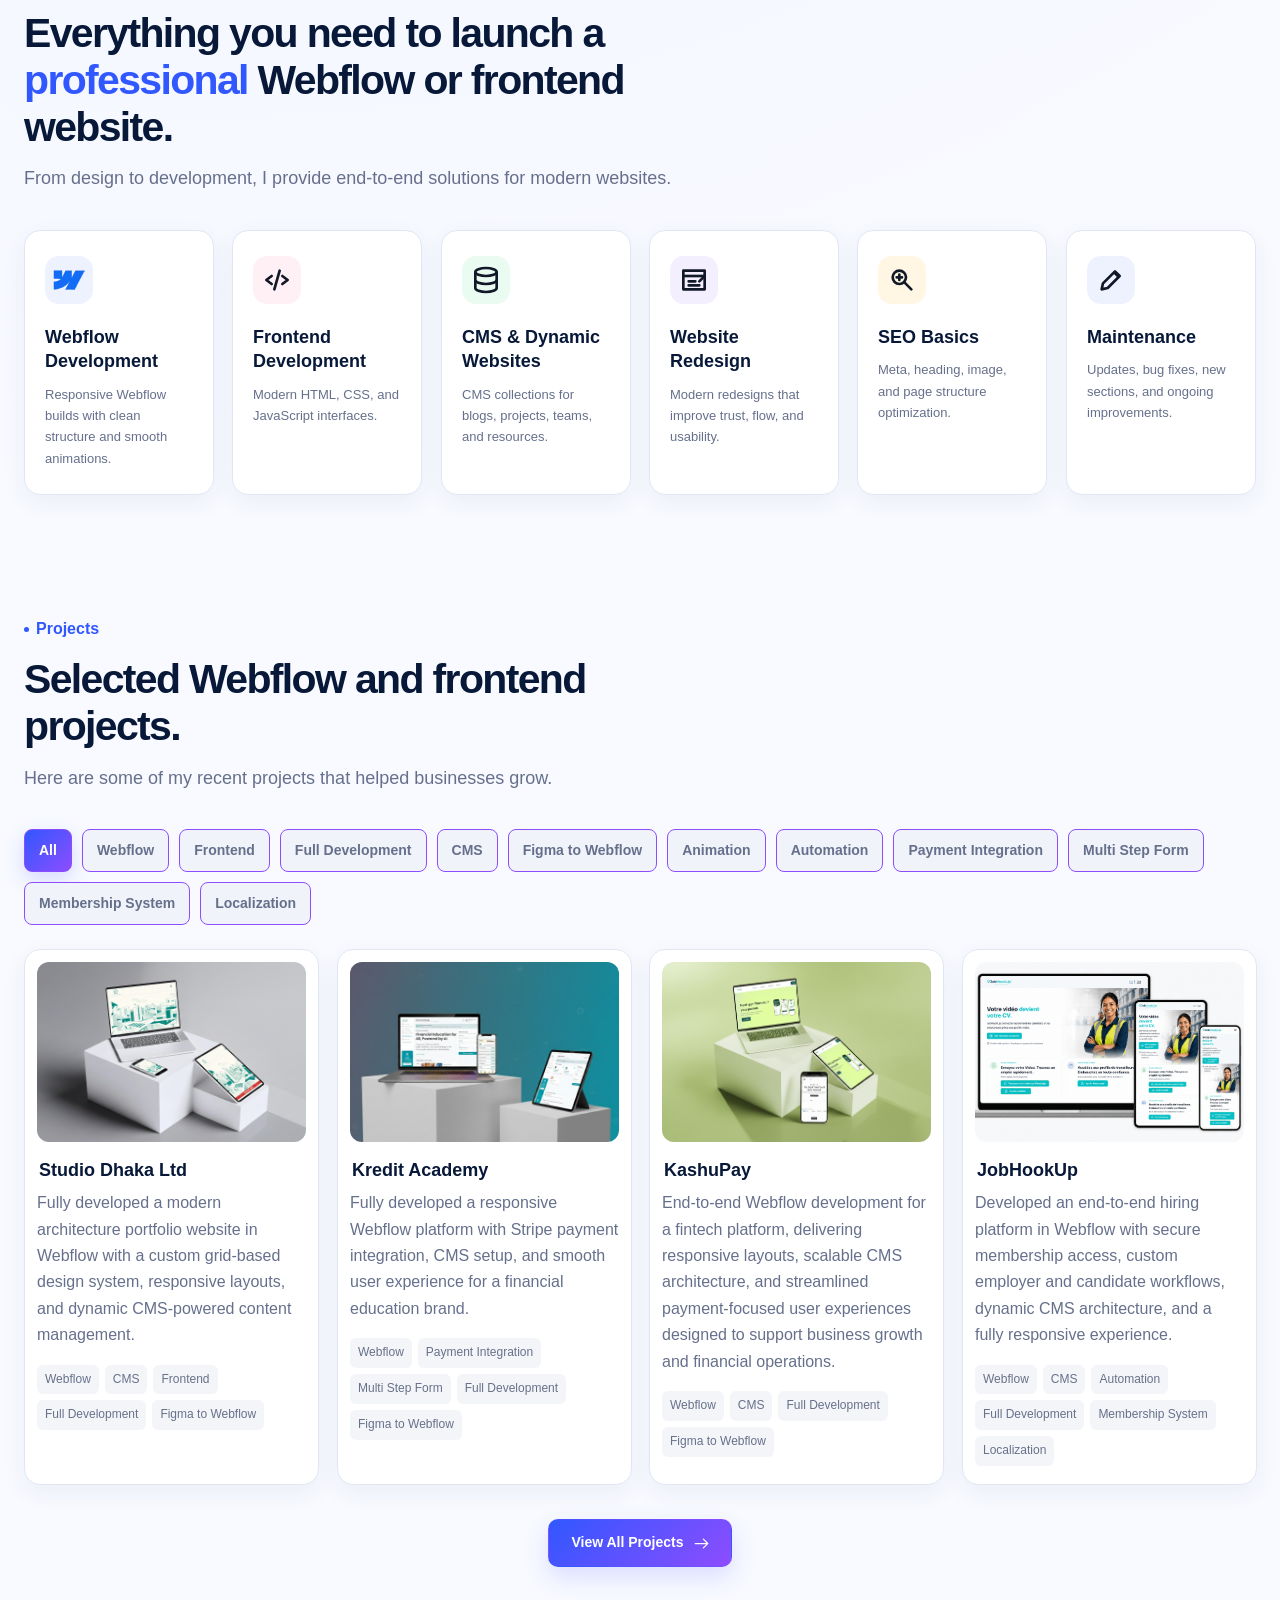
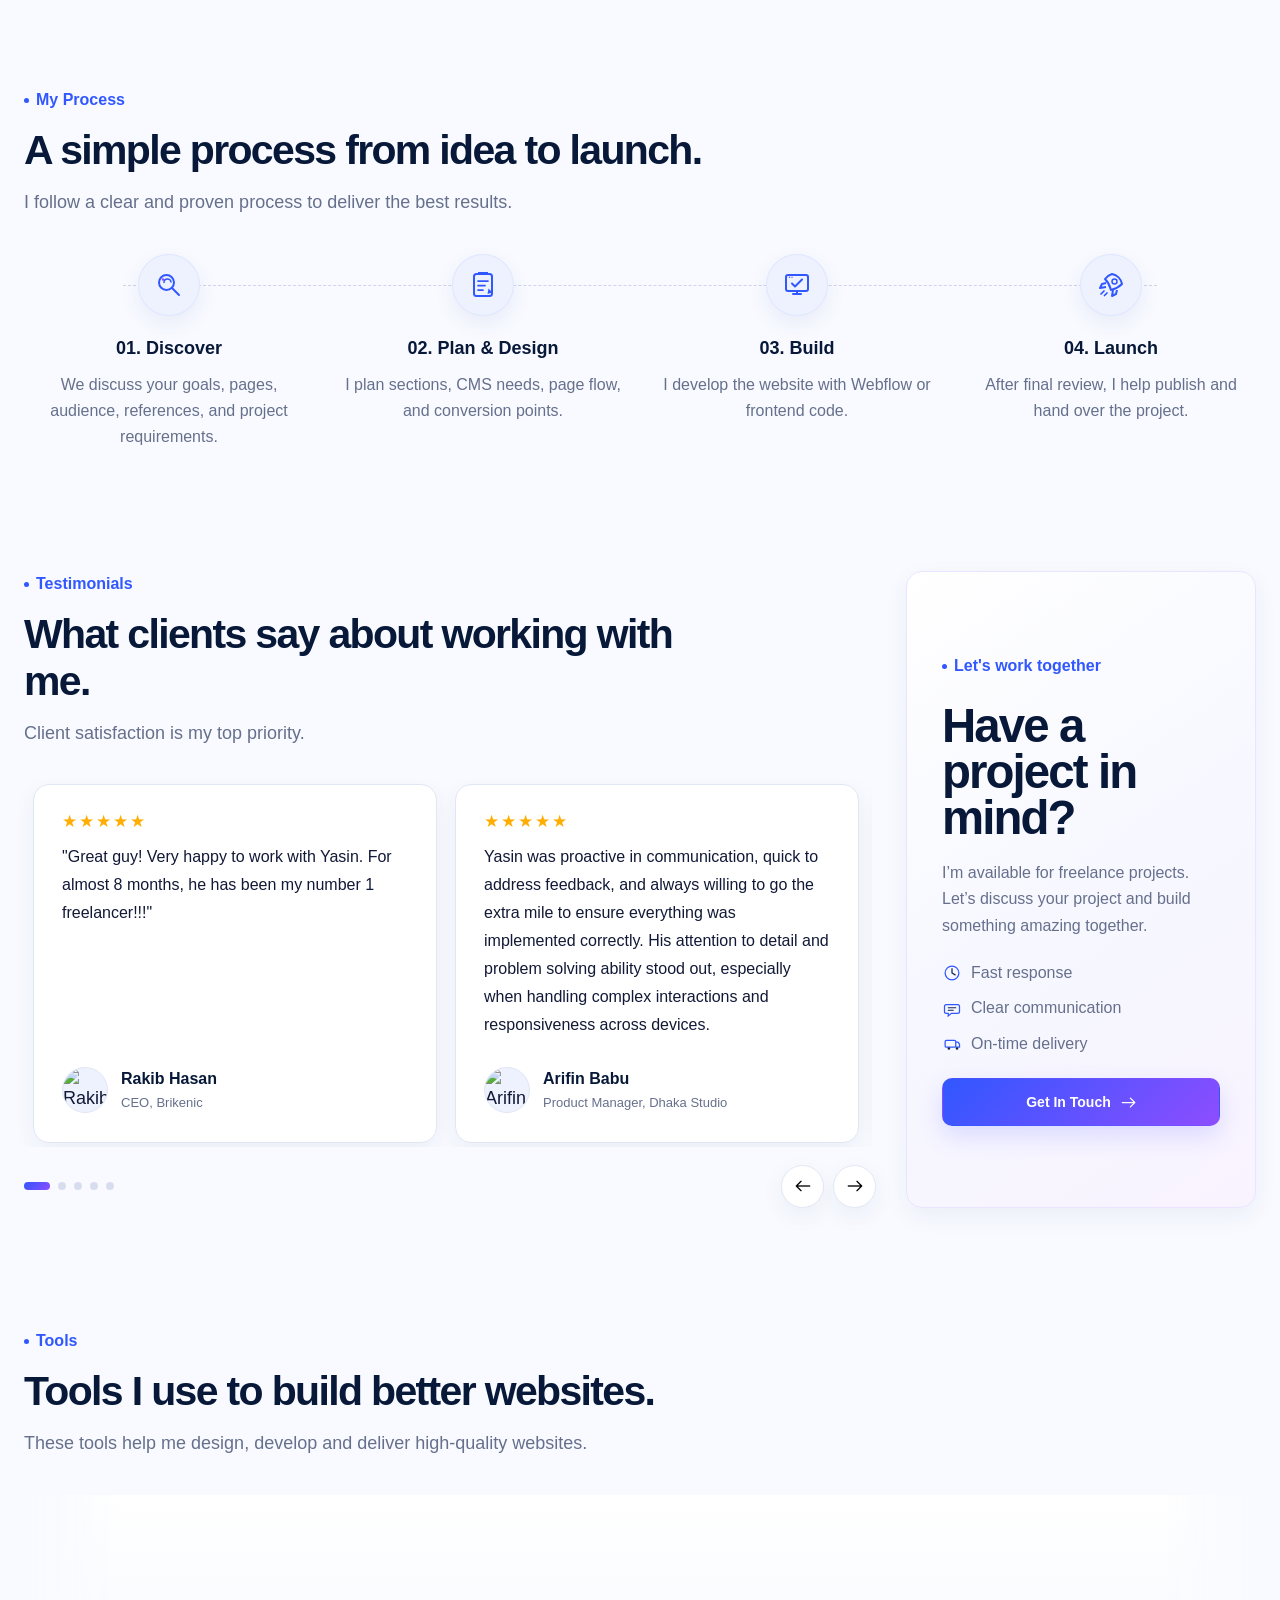
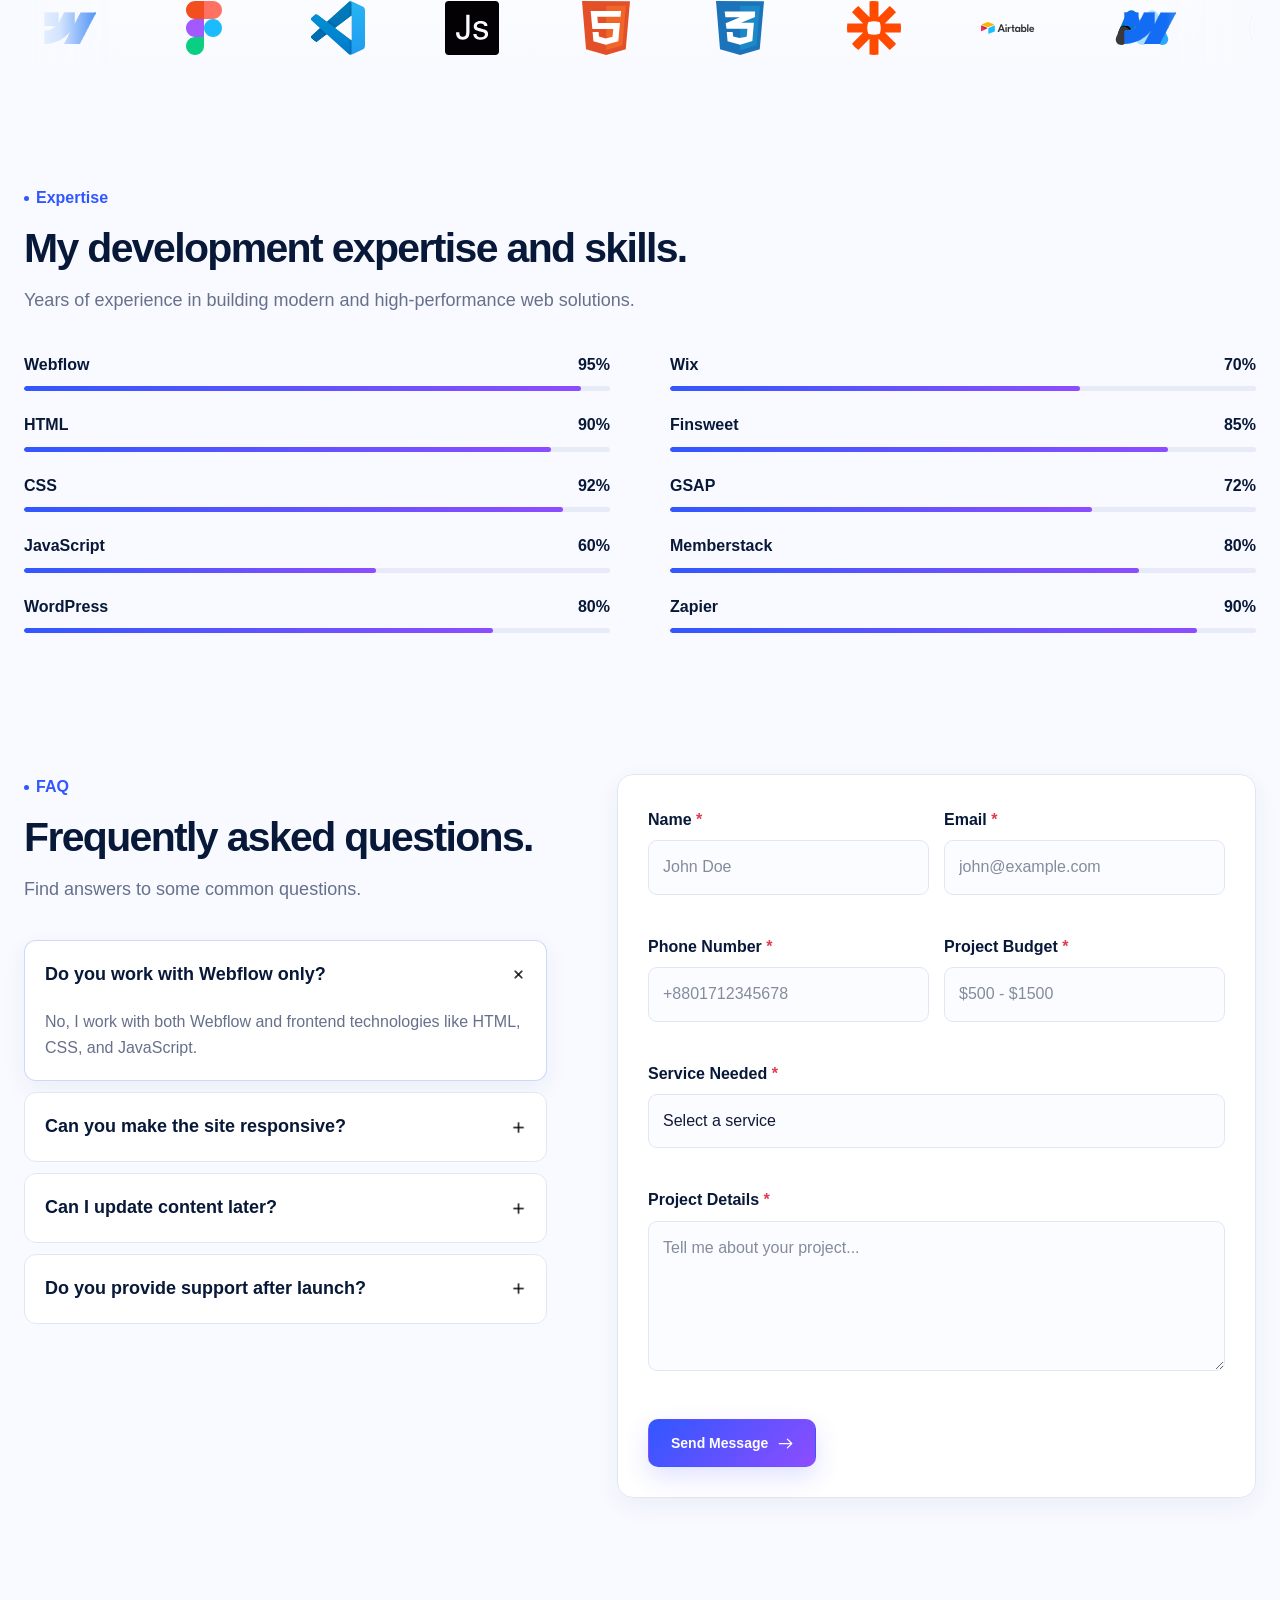
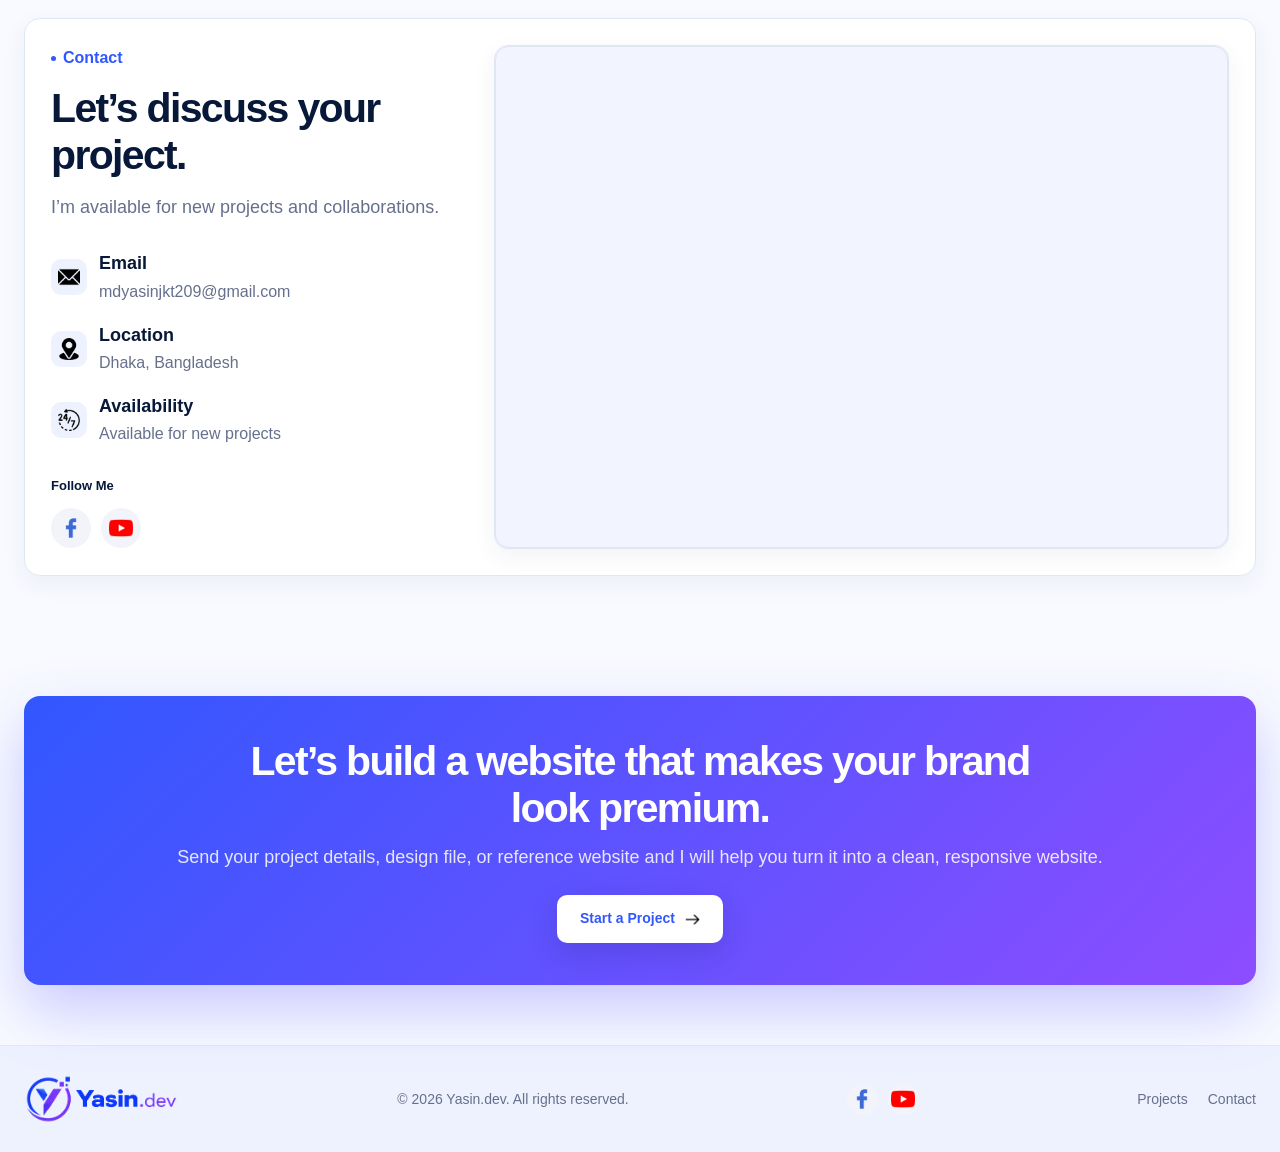
==== commit b1b6ffd8: "Updated Light new  Version" ====
--- a/Index.html
+++ b/Index.html
@@ -1,6 +1,5 @@
 <!DOCTYPE html>
 <html lang="en">
-
 <head>
     <meta charset="UTF-8" />
     <meta name="viewport" content="width=device-width, initial-scale=1.0" />
@@ -15,651 +14,2549 @@
         content="Yasin Webflow Developer, Yasin.dev, Webflow Developer Bangladesh, Freelance Webflow Developer, Figma to Webflow Developer, Webflow CMS Developer, Frontend Developer Bangladesh, Webflow Expert, Webflow Animation, Webflow Automation">
     <meta name="robots" content="index, follow">
 
-<link rel="canonical" href="https://imyasin.dev/">
-
-<meta property="og:title" content="Yasin.dev | Webflow Developer in Bangladesh">
-<meta property="og:description" content="Webflow and frontend developer specializing in Figma to Webflow, CMS, responsive websites, animations, and full website development.">
-<meta property="og:type" content="website">
-<meta property="og:url" content="https://imyasin.dev/">
-<meta property="og:image" content="https://imyasin.dev/Assets/og-image.png">
-
-<meta name="twitter:card" content="summary_large_image">
-<meta name="twitter:title" content="Yasin.dev | Webflow Developer in Bangladesh">
-<meta name="twitter:description" content="Webflow and frontend developer from Bangladesh specializing in Figma to Webflow, CMS, responsive websites, animations, and full website development.">
-<meta name="twitter:image" content="https://imyasin.dev/Assets/twitter-card.png">
+    <link rel="canonical" href="https://imyasin.dev/">
+
+    <meta property="og:title" content="Yasin.dev | Webflow Developer in Bangladesh">
+    <meta property="og:description" content="Webflow and frontend developer specializing in Figma to Webflow, CMS, responsive websites, animations, and full website development.">
+    <meta property="og:type" content="website">
+    <meta property="og:url" content="https://imyasin.dev/">
+    <meta property="og:image" content="https://imyasin.dev/Assets/og-image.png">
+
+    <meta name="twitter:card" content="summary_large_image">
+    <meta name="twitter:title" content="Yasin.dev | Webflow Developer in Bangladesh">
+    <meta name="twitter:description" content="Webflow and frontend developer from Bangladesh specializing in Figma to Webflow, CMS, responsive websites, animations, and full website development.">
+    <meta name="twitter:image" content="https://imyasin.dev/Assets/twitter-card.png">
 </head>
 <body data-theme="dark">
+   
+    <!-- =================================
+         HEADER SECTION START
+    ================================== -->
     <header class="site-header" id="siteHeader">
-        <div class="nav-wrap" id="navWrap">
-            <div class="container nav">
-                <a aria-label="Home" class="logo" href="#home">
-                    <img alt="Yasin.dev logo" class="logo-img" src="Assets/Yasin-logo.svg" />
+        <div class="container nav-wrapper">
+
+            <!-- Logo Start -->
+            <a
+                href="/"
+                class="site-logo"
+                aria-label="Yasin.dev home"
+            >
+                <img
+                    src="Assets/yasin-dev-logo.svg"
+                    alt=""
+                    class="site-logo-icon"
+                    aria-hidden="true"
+                >
+
+                
+            </a>
+            <!-- Logo End -->
+
+            <!-- Desktop Navigation Start -->
+            <nav
+                class="desktop-navigation"
+                aria-label="Primary navigation"
+            >
+                <a href="#about">About</a>
+                <a href="#services">Services</a>
+                <a href="#projects">Projects</a>
+                <a href="#process">Process</a>
+                <a href="#testimonials">Testimonials</a>
+                <a href="#tools">Tools</a>
+                <a href="#expertise">Expertise</a>
+                <a href="#faq">FAQ</a>
+                <a href="#contact">Contact</a>
+            </nav>
+            <!-- Desktop Navigation End -->
+
+            <!-- Header CTA Start -->
+            <a
+                href="#contact"
+                class="btn btn-primary header-cta"
+            >
+                <span>Hire Me</span>
+
+                <span class="btn-icon-wrap">
+                    <img
+                        src="Assets/next-arrow-light.svg"
+                        alt=""
+                        class="btn-icon"
+                        aria-hidden="true"
+                    >
+                </span>
+            </a>
+            <!-- Header CTA End -->
+
+            <!-- Mobile Menu Button Start -->
+            <button
+                class="mobile-menu-button"
+                id="mobileMenuButton"
+                type="button"
+                aria-label="Open navigation menu"
+                aria-expanded="false"
+                aria-controls="mobileNavigation"
+            >
+                <span></span>
+                <span></span>
+                <span></span>
+            </button>
+            <!-- Mobile Menu Button End -->
+
+        </div>
+
+        <!-- Mobile Navigation Start -->
+        <nav
+            class="mobile-navigation"
+            id="mobileNavigation"
+            aria-label="Mobile navigation"
+        >
+            <div class="container mobile-navigation-inner">
+                <a href="#about">About</a>
+                <a href="#services">Services</a>
+                <a href="#projects">Projects</a>
+                <a href="#process">Process</a>
+                <a href="#testimonials">Testimonials</a>
+                <a href="#tools">Tools</a>
+                <a href="#expertise">Expertise</a>
+                <a href="#faq">FAQ</a>
+                <a href="#contact">Contact</a>
+
+                <a
+                    href="#contact"
+                    class="btn btn-primary mobile-navigation-cta"
+                >
+                    Start a Project
+
+                    <span class="btn-icon-wrap">
+                        <img
+                            src="Assets/arrow-up-right-light.svg"
+                            alt=""
+                            class="btn-icon"
+                            aria-hidden="true"
+                        >
+                    </span>
                 </a>
-                <nav class="nav-links" id="navLinks"><a href="#about">About</a><a href="#services">Services</a><a
-                        href="#projects">Projects</a><a href="#process">Process</a><a href="#contact">Contact</a></nav>
-                <div class="nav-actions">
-                    <button aria-label="Switch theme" aria-pressed="false" class="theme-toggle" id="themeToggle"
-                        type="button">
-                        <img alt="Light mode icon" class="theme-icon theme-icon-light"
-                            src="Assets/sun.png" />
-                        <img alt="Dark mode icon" class="theme-icon theme-icon-dark"
-                            src="Assets/moon.png" />
-                    </button>
-                    <a class="btn btn-primary btn-small" href="#contact">Hire Me</a>
-                    <button aria-expanded="false" aria-label="Open menu" class="menu-btn" id="menuBtn"
-                        type="button">Menu</button>
+            </div>
+        </nav>
+        <!-- Mobile Navigation End -->
+    </header>
+    <!-- =================================
+         HEADER SECTION END
+    ================================== -->
+
+
+    <main>
+        <!-- =================================
+             HERO SECTION START
+        ================================== -->
+        <section
+            class="section hero-section"
+            id="home"
+        >
+            <div class="container hero-layout">
+
+                <!-- Hero Content Start -->
+                <div class="hero-content reveal reveal-left">
+
+                    <div class="eyebrow">
+                        <span class="eyebrow-dot"></span>
+                        Available for Webflow &amp; Frontend projects
+                    </div>
+
+                    <h1>
+                        Webflow Developer &amp;
+                        <span>Figma to Webflow</span>
+                        Expert.
+                    </h1>
+
+                    <p class="hero-description">
+                        I build responsive Webflow websites with Figma to Webflow development, CMS setup, custom code, smooth animations, and clean layouts designed to convert visitors into clients.
+                    </p>
+
+                    <div class="hero-buttons">
+                        <a
+                            href="#projects"
+                            class="btn btn-primary"
+                        >
+                            View Projects
+
+                            <span class="btn-icon-wrap">
+                                <img
+                                    src="Assets/next-arrow-light.svg"
+                                    alt=""
+                                    class="btn-icon"
+                                    aria-hidden="true"
+                                >
+                            </span>
+                        </a>
+
+                        <a
+                            href="#contact"
+                            class="btn btn-secondary"
+                        >
+                            Start a Project
+
+                            <span class="btn-icon-wrap">
+                                <img
+                                    src="Assets/next-arrow-dark.png"
+                                    alt=""
+                                    class="btn-icon"
+                                    aria-hidden="true"
+                                >
+                            </span>
+                        </a>
+                    </div>
+
+                    <!-- Hero Features Start -->
+                    <div class="hero-features">
+
+                        <div class="hero-feature">
+                            <span class="hero-feature-icon">
+                                <img
+                                    src="Assets/Webflow_icon.svg"
+                                    alt=""
+                                    aria-hidden="true"
+                                >
+                            </span>
+
+                            <span>
+                                Webflow<br>
+                                Development
+                            </span>
+                        </div>
+
+                        <div class="hero-feature">
+                            <span class="hero-feature-icon">
+                                <img
+                                    src="Assets/frontend-development.svg"
+                                    alt=""
+                                    aria-hidden="true"
+                                >
+                            </span>
+
+                            <span>
+                                Frontend<br>
+                                Interfaces
+                            </span>
+                        </div>
+
+                        <div class="hero-feature">
+                            <span class="hero-feature-icon">
+                                <img
+                                    src="Assets/website-redesign.svg"
+                                    alt=""
+                                    aria-hidden="true"
+                                >
+                            </span>
+
+                            <span>
+                                Responsive<br>
+                                Design
+                            </span>
+                        </div>
+
+                        <div class="hero-feature">
+                            <span class="hero-feature-icon">
+                                <img
+                                    src="Assets/cms-icon.svg"
+                                    alt=""
+                                    aria-hidden="true"
+                                >
+                            </span>
+
+                            <span>
+                                CMS &amp;<br>
+                                Collections
+                            </span>
+                        </div>
+
+                        <div class="hero-feature">
+                            <span class="hero-feature-icon">
+                                <img
+                                    src="Assets/cms-setup.svg"
+                                    alt=""
+                                    aria-hidden="true"
+                                >
+                            </span>
+
+                            <span>
+                                Custom Code &amp;<br>
+                                Animations
+                            </span>
+                        </div>
+
+                    </div>
+                    <!-- Hero Features End -->
+
                 </div>
+                <!-- Hero Content End -->
+
+
+                <!-- Hero Visual Start -->
+                <div class="hero-visual reveal reveal-right">
+
+                    <div class="hero-dot-pattern"></div>
+                    <div class="hero-decoration hero-decoration-one"></div>
+                    <div class="hero-decoration hero-decoration-two"></div>
+
+                    <div class="hero-image-wrap">
+                        <img
+                            src="Assets/Yasin Protfolio images.png"
+                            alt="Webflow developer portrait"
+                            class="hero-profile-image"
+                        >
+                    </div>
+
+                    <div class="hero-floating-card">
+                        <strong>
+                            Webflow Developer &amp;<br>
+                            Frontend Builder
+                        </strong>
+
+                        <p>
+                            Landing pages, portfolio sites, business websites,
+                            CMS collections, HTML, CSS, JavaScript and custom
+                            frontend sections.
+                        </p>
+                    </div>
+
+                </div>
+                <!-- Hero Visual End -->
+
             </div>
-        </div>
-    </header>
-    <main>
-        <section class="hero section" id="home">
-            <div class="container hero-grid">
-                <div class="reveal reveal-left"><span class="eyebrow"><img alt="" class="icon-img"
-                            src="https://dummyimage.com/20x20/00d4ff/00d4ff.png" /> Available for Webflow &amp; Frontend
-                        projects</span>
-                    <h1><span class="gradient-text">Webflow </span> Developer & <span class="gradient-text">Figma</span> to <span class="gradient-text">Webflow</span> Expert.</h1>
-                    <p>I build responsive Webflow websites with Figma to Webflow development, CMS setup, custom code, smooth animations, and clean layouts designed to convert visitors into clients.</p>
-                    <div class="hero-actions">
-                        <a class="btn btn-primary" href="#projects">View Projects <span class="btn-arrow-wrap"><img
-                                    alt="" class="arrow-img arrow-img-light" src="Assets/next-arrow-light.svg" /><img
-                                    alt="" class="arrow-img arrow-img-dark"
-                                    src="Assets/next-arrow-light.svg" /></span></a>
-                        <a class="btn btn-secondary" href="#contact">Start a Project</a>
+        </section>
+        <!-- =================================
+             HERO SECTION END
+        ================================== -->
+
+
+        <!-- =================================
+             BRAND SECTION START
+        ================================== -->
+        <section class="brand-section">
+            <div class="container">
+                <div class="brand-panel glass-card reveal">
+
+                    <div class="section-kicker">
+                        <span></span>
+                        Trusted by demo brands
                     </div>
-                    <div class="hero-meta"><span><strong>Webflow</strong>
-                            Development</span><span><strong>Frontend</strong>
-                            Interfaces</span><span><strong>Responsive</strong> Design</span></div>
+
+                    <p class="brand-description">
+                        I've had the privilege of working with amazing brands
+                        and startups.
+                    </p>
+                    <!-- ================================BRAND MARQUEE START
+                ================================= -->
+                <div class="brand-marquee">
+
+                    <div class="brand-marquee-track">
+
+                        <!-- Original Brand Group Start -->
+                        <div class="brand-list">
+
+                            <div class="brand-item">
+                                <img src="Assets/Dhaka Studio Logo.svg" alt="Dhaka Studio">
+                            </div>
+
+                            <div class="brand-item">
+                                <img
+                                    src="Assets/Kredit Academy Logo.avif"
+                                    alt="Kredit Academy"
+                                >
+                            </div>
+
+                            <div class="brand-item">
+                                <img
+                                    src="Assets/Kasu Pay Logo.avif"
+                                    alt="KashuPay"
+                                >
+                            </div>
+
+                            <div class="brand-item">
+                                <img
+                                    src="Assets/ecosysteme logo.png"
+                                    alt="Ecosysteme"
+                                >
+                            </div>
+
+                            <div class="brand-item">
+                                <img
+                                    src="Assets/Jobhook Logo.png"
+                                    alt="Jobhook"
+                                >
+                            </div>
+
+                        </div>
+                        <!-- Original Brand Group End -->
+
+
+                        <!-- Duplicate Brand Group Start -->
+                        <div
+                            class="brand-list"
+                            aria-hidden="true"
+                        >
+
+                            <div class="brand-item">
+                                <img
+                                    src="Assets/Dhaka Studio Logo.svg"
+                                    alt=""
+                                >
+                            </div>
+
+                            <div class="brand-item">
+                                <img
+                                    src="Assets/Kredit Academy Logo.avif"
+                                    alt=""
+                                >
+                            </div>
+
+                            <div class="brand-item">
+                                <img
+                                    src="Assets/Kasu Pay Logo.avif"
+                                    alt=""
+                                >
+                            </div>
+
+                            <div class="brand-item">
+                                <img
+                                    src="Assets/ecosysteme logo.png"
+                                    alt=""
+                                >
+                            </div>
+
+                            <div class="brand-item">
+                                <img
+                                    src="Assets/Jobhook Logo.png"
+                                    alt=""
+                                >
+                            </div>
+
+                        </div>
+                        <!-- Duplicate Brand Group End -->
+                        <!-- Duplicate Brand Group Start -->
+                        <div
+                            class="brand-list"
+                            aria-hidden="true"
+                        >
+
+                            <div class="brand-item">
+                                <img
+                                    src="Assets/Dhaka Studio Logo.svg"
+                                    alt=""
+                                >
+                            </div>
+
+                            <div class="brand-item">
+                                <img
+                                    src="Assets/Kredit Academy Logo.avif"
+                                    alt=""
+                                >
+                            </div>
+
+                            <div class="brand-item">
+                                <img
+                                    src="Assets/Kasu Pay Logo.avif"
+                                    alt=""
+                                >
+                            </div>
+
+                            <div class="brand-item">
+                                <img
+                                    src="Assets/ecosysteme logo.png"
+                                    alt=""
+                                >
+                            </div>
+
+                            <div class="brand-item">
+                                <img
+                                    src="Assets/Jobhook Logo.png"
+                                    alt=""
+                                >
+                            </div>
+
+                        </div>
+                        <!-- Duplicate Brand Group End -->
+
+                    </div>
+
                 </div>
-                <div class="profile-card glass-card reveal reveal-right">
-                    <div class="profile-card-inner">
-                        <div class="profile-badge">
-                            <h3>Webflow Developer &amp; Frontend Builder</h3>
-                            <p>Landing pages, portfolio sites, business websites, CMS collections, HTML, CSS, JavaScript
-                                and custom frontend sections.</p>
-                        </div>
-                    </div>
+        <!-- ================================
+            BRAND MARQUEE END
+        ================================= -->
+
                 </div>
             </div>
         </section>
-        <section class="trusted reveal reveal-up">
-            <div class="container trusted-grid">
-                <div><span class="eyebrow"><img alt="" class="icon-img"
-                            src="https://dummyimage.com/20x20/00d4ff/00d4ff.png" /> Trusted by demo brands</span>
-                    <div class="brand-marquee">
-                        <div class="brand-track">
-                            <div class="trusted-logo"><img alt="Dhaka Studio" src="Assets/Dhaka Studio Logo.svg"/>Dhaka Studio</div>
-                            <div class="trusted-logo"><img alt="Kredit Academy" src="Assets/Kredit Academy Logo.avif"/></div>
-                            <div class="trusted-logo"><img alt="Kasu Pay" src="Assets/Kasu Pay Logo.avif"/></div>
-                            <div class="trusted-logo"><img alt="ecosysteme" src="Assets/ecosysteme logo.png"/></div>
-                            <div class="trusted-logo"><img alt=" Jobhook Logo"src="Assets/Jobhook Logo.png"/></div>
-                            <div class="trusted-logo"><img alt="Dhaka Studio" src="Assets/Dhaka Studio Logo.svg"/>Dhaka Studio</div>
-                            <div class="trusted-logo"><img alt="Kredit Academy" src="Assets/Kredit Academy Logo.avif"/></div>
-                            <div class="trusted-logo"><img alt="Kasu Pay" src="Assets/Kasu Pay Logo.avif"/></div>
-                            <div class="trusted-logo"><img alt="ecosysteme" src="Assets/ecosysteme logo.png"/></div>
-                            <div class="trusted-logo"><img alt=" Jobhook Logo"src="Assets/Jobhook Logo.png"/></div>
-                        </div>
+        <!-- =================================
+             BRAND SECTION END
+        ================================== -->
+
+
+        <!-- =================================
+             ABOUT SECTION START
+        ================================== -->
+        <section
+            class="section about-section"
+            id="about"
+        >
+            <div class="container">
+
+                <!-- Section Header Start -->
+                <div class="section-header reveal">
+                    <div class="section-kicker">
+                        <span></span>
+                        About Me
                     </div>
+
+                    <h2>
+                        Building beautiful, fast &amp; functional
+                        <span>web experiences.</span>
+                    </h2>
+
+                    <p>
+                        I’m Yasin, a Webflow Developer and Frontend Developer
+                        from Bangladesh. I help businesses and startups bring
+                        their ideas to life with modern, responsive and
+                        high-performing websites.
+                    </p>
                 </div>
-                <div class="stats-grid" id="stats">
-                    <div class="stat-card"><strong data-count="90">0</strong>Projects</div>
-                    <div class="stat-card"><strong data-count="4">0</strong>Years</div>
-                    <div class="stat-card"><strong data-count="95">0</strong>Satisfaction</div>
-                    <div class="stat-card"><strong data-count="7">0</strong>Avg Launch</div>
+                <!-- Section Header End -->
+
+                <div class="about-layout">
+
+                    <div class="about-action reveal reveal-left">
+                        <a
+                            href="#contact"
+                            class="btn btn-secondary"
+                        >
+                            More About Me
+
+                            <span class="btn-icon-wrap">
+                                <img
+                                    src="Assets/next-arrow-dark.png"
+                                    alt=""
+                                    class="btn-icon"
+                                    aria-hidden="true"
+                                >
+                            </span>
+                        </a>
+                    </div>
+
+                    <!-- Statistics Start -->
+                    <div class="statistics-grid reveal reveal-right">
+
+                        <article class="statistic-card">
+                            <div class="statistic-icon icon-background-blue">
+                                <img
+                                    src="Assets/projects-completed.svg"
+                                    alt=""
+                                    aria-hidden="true"
+                                >
+                            </div>
+
+                            <strong>90+</strong>
+                            <span>Projects Completed</span>
+                        </article>
+
+                        <article class="statistic-card">
+                            <div class="statistic-icon icon-background-yellow">
+                                <img
+                                    src="Assets/happy-clients.svg"
+                                    alt=""
+                                    aria-hidden="true"
+                                >
+                            </div>
+
+                            <strong>85+</strong>
+                            <span>Happy Clients</span>
+                        </article>
+
+                        <article class="statistic-card">
+                            <div class="statistic-icon icon-background-green">
+                                <img
+                                    src="Assets/years-experience.svg"
+                                    alt=""
+                                    aria-hidden="true"
+                                >
+                            </div>
+
+                            <strong>4+</strong>
+                            <span>Years of Experience</span>
+                        </article>
+
+                        <article class="statistic-card">
+                            <div class="statistic-icon icon-background-purple">
+                                <img
+                                    src="Assets/client-satisfaction.svg"
+                                    alt=""
+                                    aria-hidden="true"
+                                >
+                            </div>
+
+                            <strong>100%</strong>
+                            <span>Client Satisfaction</span>
+                        </article>
+
+                    </div>
+                    <!-- Statistics End -->
+
                 </div>
+
             </div>
         </section>
-        <section class="section section-alt" id="about">
-            <div class="container about-grid">
-                <div class="about-image reveal reveal-left"><img alt="Workspace image" class="about-random-img active"
-                        src="Assets/Tech Image 01.jpg" /><img alt="Web development workspace" class="about-random-img"
-                        src="Assets/tech img 02.avif" /><img alt="Modern office workspace" class="about-random-img"
-                        src="Assets/tech image 03.png" /><img alt="Laptop coding desk" class="about-random-img"
-                        src="Assets/tech image 04.jpg" /><img alt="Creative design desk" class="about-random-img"
-                        src="Assets/tech image 05.jpg" /><img alt="Creative design desk" class="about-random-img"
-                        src="Assets/tech image 06.jpg" /><img alt="Creative design desk" class="about-random-img"
-                        src="Assets/tech image 07.jpg" />
+        <!-- =================================
+             ABOUT SECTION END
+        ================================== -->
+
+
+        <!-- =================================
+             SERVICES SECTION START
+        ================================== -->
+        <section
+            class="section services-section"
+            id="services"
+        >
+            <div class="container">
+
+                <!-- Section Header Start -->
+                <div class="section-header reveal">
+                    <div class="section-kicker">
+                        <span></span>
+                        Services
+                    </div>
+
+                    <h2>
+                        Everything you need to launch a
+                        <span>professional</span>
+                        Webflow or frontend website.
+                    </h2>
+
+                    <p>
+                        From design to development, I provide end-to-end
+                        solutions for modern websites.
+                    </p>
                 </div>
-                <div class="about-content glass-card reveal reveal-right"><span class="eyebrow"><img alt=""
-                            class="icon-img" src="https://dummyimage.com/20x20/00d4ff/00d4ff.png" /> About me</span>
-                    <h2 class="section-title">I turn Figma designs and ideas into polished Webflow and frontend
-                        experiences.</h2>
-                    <p class="section-desc">I help businesses create websites that are easy to manage, beautiful on
-                        every device, and optimized for real business goals.</p>
-                    <ul class="check-list">
-                        <li>Pixel-perfect Webflow and frontend development.</li>
-                        <li>Responsive layouts for desktop, tablet, and mobile.</li>
-                        <li>CMS collections for blogs, portfolios, and case studies.</li>
-                        <li>HTML, CSS, JavaScript interactions, SEO basics, and launch support.</li>
-                    </ul>
+                <!-- Section Header End -->
+
+                <!-- Services Grid Start -->
+                <div class="services-grid">
+
+                    <article class="service-card reveal">
+                        <div class="service-icon icon-background-blue">
+                            <img
+                                src="Assets/Webflow_icon.svg"
+                                alt=""
+                                aria-hidden="true"
+                            >
+                        </div>
+
+                        <h3>Webflow Development</h3>
+
+                        <p>
+                            Responsive Webflow builds with clean structure and smooth animations.
+                        </p>
+                    </article>
+
+                    <article class="service-card reveal reveal-delay-1">
+                        <div class="service-icon icon-background-pink">
+                            <img
+                                src="Assets/frontend-development.svg"
+                                alt=""
+                                aria-hidden="true"
+                            >
+                        </div>
+
+                        <h3>Frontend Development</h3>
+
+                        <p>
+                            Modern HTML, CSS, and JavaScript interfaces.
+                        </p>
+                    </article>
+
+                    <article class="service-card reveal reveal-delay-2">
+                        <div class="service-icon icon-background-green">
+                            <img
+                                src="Assets/cms-setup.svg"
+                                alt=""
+                                aria-hidden="true"
+                            >
+                        </div>
+
+                        <h3>CMS &amp; Dynamic Websites</h3>
+
+                        <p>
+                            CMS collections for blogs, projects, teams, and resources.
+                        </p>
+                    </article>
+
+                    <article class="service-card reveal">
+                        <div class="service-icon icon-background-purple">
+                            <img
+                                src="Assets/website-redesign.svg"
+                                alt=""
+                                aria-hidden="true"
+                            >
+                        </div>
+
+                        <h3>Website Redesign</h3>
+
+                        <p>
+                            Modern redesigns that improve trust, flow, and usability.
+                        </p>
+                    </article>
+
+                    <article class="service-card reveal reveal-delay-1">
+                        <div class="service-icon icon-background-yellow">
+                            <img
+                                src="Assets/seo-basics.svg"
+                                alt=""
+                                aria-hidden="true"
+                            >
+                        </div>
+
+                        <h3>SEO Basics</h3>
+
+                        <p>
+                            Meta, heading, image, and page structure optimization.
+                        </p>
+                    </article>
+
+                    <article class="service-card reveal reveal-delay-2">
+                        <div class="service-icon icon-background-blue">
+                            <img
+                                src="Assets/maintenance.svg"
+                                alt=""
+                                aria-hidden="true"
+                            >
+                        </div>
+
+                        <h3>Maintenance</h3>
+
+                        <p>
+                            Updates, bug fixes, new sections, and ongoing improvements.
+                        </p>
+                    </article>
+
                 </div>
+                <!-- Services Grid End -->
+
             </div>
         </section>
-        <section class="section" id="services">
+        <!-- =================================
+             SERVICES SECTION END
+        ================================== -->
+
+
+        <!-- =================================
+             PROJECTS SECTION START
+        ================================== -->
+        <section
+            class="section projects-section"
+            id="projects"
+        >
             <div class="container">
-                <div class="section-head reveal reveal-up"><span class="eyebrow"><img alt="" class="icon-img"
-                            src="https://dummyimage.com/20x20/00d4ff/00d4ff.png" /> Services</span>
-                    <h2 class="section-title">Everything you need to launch a professional Webflow or frontend website.
+
+                <!-- Section Header Start -->
+                <div class="section-header reveal">
+                    <div class="section-kicker">
+                        <span></span>
+                        Projects
+                    </div>
+
+                    <h2>
+                        Selected Webflow and frontend projects.
                     </h2>
-                    <p class="section-desc">Choose a service or combine multiple services for a complete website build.
+
+                    <p>
+                        Here are some of my recent projects that helped
+                        businesses grow.
                     </p>
                 </div>
-                <div class="card-grid">
-                    <article class="service-card glass-card reveal reveal-up">
-                        <div class="icon-badge"><img alt="" class="icon-img"
-                                src="Assets/webflow-development.svg" /></div>
-                        <h3>Webflow Development</h3>
-                        <p>Responsive Webflow builds with clean structure and smooth animations.</p>
+                <!-- Section Header End -->
+
+                <!-- Project Filters Start -->
+                <div
+                    class="project-filter-list reveal"
+                    aria-label="Filter projects"
+                >
+                    <button
+                        class="project-filter-button is-active"
+                        type="button"
+                        data-filter="all"
+                    >
+                        All
+                    </button>
+
+                    <button
+                        class="project-filter-button"
+                        type="button"
+                        data-filter="webflow"
+                    >
+                        Webflow
+                    </button>
+                    <button
+                        class="project-filter-button"
+                        type="button"
+                        data-filter="frontend"
+                    >
+                        Frontend
+                    </button>
+                    <button
+                        class="project-filter-button"
+                        type="button"
+                        data-filter="full-development"
+                    >
+                        Full Development
+                    </button>
+                    
+                    <button
+                        class="project-filter-button"
+                        type="button"
+                        data-filter="cms"
+                    >
+                        CMS
+                    </button>
+                    <button
+                        class="project-filter-button"
+                        type="button"
+                        data-filter="figma-to-webflow"
+                    >
+                        Figma to Webflow
+                    </button>
+
+                    <button
+                        class="project-filter-button"
+                        type="button"
+                        data-filter="animation"
+                    >
+                        Animation
+                    </button>
+
+                    <button
+                        class="project-filter-button"
+                        type="button"
+                        data-filter="automation"
+                    >
+                        Automation
+                    </button>
+
+                    <button
+                        class="project-filter-button"
+                        type="button"
+                        data-filter="payment-integration"
+                    >
+                        Payment Integration
+                    </button>
+                    <button
+                        class="project-filter-button"
+                        type="button"
+                        data-filter="multi-step-form"
+                    >
+                        Multi Step Form
+                    </button>
+                    <button
+                        class="project-filter-button"
+                        type="button"
+                        data-filter="membership-system"
+                    >
+                        Membership System
+                    </button>
+                    <button
+                        class="project-filter-button"
+                        type="button"
+                        data-filter="localization"
+                    >
+                        Localization
+                    </button>
+                </div>
+                <!-- Project Filters End -->
+
+                <!-- Projects Grid Start -->
+                <div class="projects-grid">
+
+                    <article
+                        class="project-card reveal"
+                        data-category="webflow figma-to-webflow full-development frontend cms"
+                    >
+                        <a href="https://www.studiodhakaltd.com" target="_blank">
+                            <div class="project-image-link">
+                                <img
+                                    src="Assets/Dhaka Studio Thumbnail.png"
+                                    alt="SaaS landing page project"
+                                    class="project-image"
+                                >
+                                <span class="project-view-icon">
+                                    <img
+                                        src="Assets/up-arrow-black.png"
+                                        alt=""
+                                        aria-hidden="true"
+                                    >
+                                </span>
+                            </div>
+
+                            <h3>Studio Dhaka Ltd</h3>
+
+                            <p>
+                                Fully developed a modern architecture portfolio website in Webflow with a custom grid-based design system, responsive layouts, and dynamic CMS-powered content management.
+                            </p>                                                        
+
+                            <div class="project-tags">
+                                <span>Webflow</span>
+                                <span>CMS</span>
+                                <span>Frontend</span>
+                                <span>Full Development</span>
+                                <span>Figma to Webflow</span>
+                            </div>
+                        </a>
                     </article>
-                    <article class="service-card glass-card reveal reveal-zoom">
-                        <div class="icon-badge"><img alt="" class="icon-img"
-                                src="Assets/frontend-development.svg" /></div>
-                        <h3>Frontend Development</h3>
-                        <p>Modern HTML, CSS, and JavaScript interfaces.</p>
+                    <article
+                        class="project-card reveal"
+                        data-category="webflow figma-to-webflow full-development payment-integration multi-step-form"
+                    >
+                        <a href="https://www.kreditacademy.com" target="_blank">
+                            <div class="project-image-link">
+                                <img
+                                    src="Assets/Kredit Academy Thumbnail.png"
+                                    alt="Kredit Academy"
+                                    class="project-image"
+                                >
+                                <span class="project-view-icon">
+                                    <img
+                                        src="Assets/up-arrow-black.png"
+                                        alt=""
+                                        aria-hidden="true"
+                                    >
+                                </span>
+                            </div>
+
+                            <h3>Kredit Academy</h3>
+
+                            <p>
+                                Fully developed a responsive Webflow platform with Stripe payment integration, CMS setup, and smooth user experience for a financial education brand.
+                            </p>                                                        
+
+                            <div class="project-tags">
+                                <span>Webflow</span>
+                                <span>Payment Integration</span>
+                                <span>Multi Step Form</span>
+                                <span>Full Development</span>
+                                <span>Figma to Webflow</span>
+                            </div>
+                        </a>
                     </article>
-                    <article class="service-card glass-card reveal reveal-flip">
-                        <div class="icon-badge"><img alt="" class="icon-img"
-                                src="Assets/cms-setup.svg" /></div>
-                        <h3>CMS Setup</h3>
-                        <p>CMS collections for blogs, projects, teams, and resources.</p>
+                    <article
+                        class="project-card reveal"
+                        data-category="webflow figma-to-webflow full-development cms"
+                    >
+                        <a href="https://www.kashupay.com" target="_blank">
+                            <div class="project-image-link">
+                                <img
+                                    src="Assets/Kashu Thumbnail.png"
+                                    alt="SaaS landing page project"
+                                    class="project-image"
+                                >
+                                <span class="project-view-icon">
+                                    <img
+                                        src="Assets/up-arrow-black.png"
+                                        alt=""
+                                        aria-hidden="true"
+                                    >
+                                </span>
+                            </div>
+
+                            <h3>KashuPay</h3>
+
+                            <p>
+                                End-to-end Webflow development for a fintech platform, delivering responsive layouts, scalable CMS architecture, and streamlined payment-focused user experiences designed to support business growth and financial operations.
+                            </p>                                                        
+
+                            <div class="project-tags">
+                                <span>Webflow</span>
+                                <span>CMS</span>
+                                <span>Full Development</span>
+                                <span>Figma to Webflow</span>
+                            </div>
+                        </a>
                     </article>
-                    <article class="service-card glass-card reveal reveal-left">
-                        <div class="icon-badge"><img alt="" class="icon-img"
-                                src="Assets/website-redesign.svg" /></div>
-                        <h3>Website Redesign</h3>
-                        <p>Modern redesigns that improve trust, flow, and usability.</p>
-                    </article>
-                    <article class="service-card glass-card reveal reveal-up">
-                        <div class="icon-badge"><img alt="" class="icon-img"
-                                src="Assets/seo-basics.svg" /></div>
-                        <h3>SEO Basics</h3>
-                        <p>Meta, heading, image, and page structure optimization.</p>
-                    </article>
-                    <article class="service-card glass-card reveal reveal-right">
-                        <div class="icon-badge"><img alt="" class="icon-img"
-                                src="Assets/maintenance.svg" /></div>
-                        <h3>Maintenance</h3>
-                        <p>Updates, bug fixes, new sections, and ongoing improvements.</p>
+                    <article
+                        class="project-card reveal"
+                        data-category="webflow automation membership-system full-development cms localization"
+                    >
+                        <a href="https://www.jobhookup.ca" target="_blank">
+                            <div class="project-image-link">
+                                <img
+                                    src="Assets/Jobhook-thumbnail.png"
+                                    alt="SaaS landing page project"
+                                    class="project-image"
+                                >
+                                <span class="project-view-icon">
+                                    <img
+                                        src="Assets/up-arrow-black.png"
+                                        alt=""
+                                        aria-hidden="true"
+                                    >
+                                </span>
+                            </div>
+
+                            <h3>JobHookUp</h3>
+
+                            <p>
+                                Developed an end-to-end hiring platform in Webflow with secure membership access, custom employer and candidate workflows, dynamic CMS architecture, and a fully responsive experience.
+                            </p>                                                        
+
+                            <div class="project-tags">
+                                <span>Webflow</span>
+                                <span>CMS</span>
+                                <span>Automation</span>
+                                <span>Full Development</span>
+                                <span>Membership System</span>
+                                <span>Localization</span>
+                            </div>
+                        </a>
                     </article>
                 </div>
+                <!-- Projects Grid End -->
+
+                <div class="section-button-wrap reveal">
+                    <a href="/projects" class="btn btn-primary">
+                        View All Projects
+
+                        <span class="btn-icon-wrap">
+                            <img
+                                src="Assets/next-arrow-light.svg"
+                                alt=""
+                                class="btn-icon"
+                                aria-hidden="true"
+                            >
+                        </span>
+                    </a>
+                </div>
+
             </div>
         </section>
-        <section class="section section-soft" id="projects">
+        <!-- =================================
+             PROJECTS SECTION END
+        ================================== -->
+
+
+        <!-- =================================
+             PROCESS SECTION START
+        ================================== -->
+        <section
+            class="section process-section"
+            id="process"
+        >
             <div class="container">
-                <div class="section-head reveal reveal-left"><span class="eyebrow"><img alt="" class="icon-img"
-                            src="https://dummyimage.com/20x20/00d4ff/00d4ff.png" /> Featured projects</span>
-                    <h2 class="section-title">Selected Webflow and frontend projects.</h2>
-                    <p class="section-desc">Use filters to show different project categories.</p>
+
+                <!-- Section Header Start -->
+                <div class="section-header reveal">
+                    <div class="section-kicker">
+                        <span></span>
+                        My Process
+                    </div>
+
+                    <h2>A simple process from idea to launch.</h2>
+
+                    <p>
+                        I follow a clear and proven process to deliver the best
+                        results.
+                    </p>
                 </div>
-                <div class="project-filter reveal reveal-up">
-                    <button class="filter-btn active" data-filter="all">All</button>
-                    <button class="filter-btn"data-filter="webflow">Webflow</button>
-                    <button class="filter-btn"data-filter="frontend">Frontend</button>
-                    <button class="filter-btn" data-filter="full-development">Full Development</button>
-                    <button class="filter-btn" data-filter="cms">CMS</button>
-                    <button class="filter-btn" data-filter="figma-to-webflow">Figma to Webflow</button>
-                    <button class="filter-btn" data-filter="Animation">Animation</button>
-                    <button class="filter-btn" data-filter="Automation">Automation</button>
-                    <button class="filter-btn" data-filter="payment-integration">Payment Integration</button>
-                    <button class="filter-btn" data-filter="multi-step-form">Multi Step Form</button>
-                    <button class="filter-btn" data-filter="membership-system">Membership System</button>
-                    <button class="filter-btn" data-filter="localization">Localization</button>
+                <!-- Section Header End -->
+
+                <!-- Process Steps Start -->
+                <div class="process-list">
+
+                    <article class="process-item reveal">
+                        <div class="process-icon">
+                            <img
+                                src="Assets/01-discover.svg"
+                                alt=""
+                                aria-hidden="true"
+                            >
+                        </div>
+
+                        <div class="process-content">
+                            <strong>01. Discover</strong>
+
+                            <p>
+                                We discuss your goals, pages, audience, references, and project requirements.
+                            </p>
+                        </div>
+                    </article>
+
+                    <article class="process-item reveal reveal-delay-1">
+                        <div class="process-icon">
+                            <img
+                                src="Assets/02-plan-design.svg"
+                                alt=""
+                                aria-hidden="true"
+                            >
+                        </div>
+
+                        <div class="process-content">
+                            <strong>02. Plan &amp; Design</strong>
+
+                            <p>
+                                I plan sections, CMS needs, page flow, and conversion points.
+                            </p>
+                        </div>
+                    </article>
+
+                    <article class="process-item reveal reveal-delay-2">
+                        <div class="process-icon">
+                            <img
+                                src="Assets/03-build.svg"
+                                alt=""
+                                aria-hidden="true"
+                            >
+                        </div>
+
+                        <div class="process-content">
+                            <strong>03. Build</strong>
+
+                            <p>
+                                I develop the website with Webflow or frontend code.
+                            </p>
+                        </div>
+                    </article>
+
+                    <article class="process-item reveal reveal-delay-3">
+                        <div class="process-icon">
+                            <img
+                                src="Assets/04-launch.svg"
+                                alt=""
+                                aria-hidden="true"
+                            >
+                        </div>
+
+                        <div class="process-content">
+                            <strong>04. Launch</strong>
+
+                            <p>
+                                After final review, I help publish and hand over the project.
+                            </p>
+                        </div>
+                    </article>
+
                 </div>
-                <div class="card-grid project-grid">
-                    <article class="project-card glass-card reveal reveal-up" data-category="Webflow figma-to-webflow           full-development frontend cms">
-                        <div class="project-card-top-wrap">
-                            <div class="project-thumb">
-                                <div class="project-thumb-wrap">
-                                    <img alt="Startup SaaS project thumbnail" src="Assets/Dhaka Studio Thumbnail.png"/>
-                                </div>
-                            </div>
-                            <h3>Studio Dhaka Ltd</h3>
-                            <p>Fully developed a modern architecture portfolio website in Webflow with a custom grid-based design system, responsive layouts, and dynamic CMS-powered content management.</p>
-                            <div class="project-tags"><span class="tag">Webflow</span><span class="tag">Figma to Webflow</span><span class="tag">Full Development</span><span class="tag">Frontend</span><span class="tag">CMS</span></div>
-                        </div>
-                        <a class="btn btn-secondary btn-small" href="https://www.studiodhakaltd.com" target="_blank">Visit Website
-                            <span class="btn-arrow-wrap"><img alt="" class="arrow-img arrow-img-light"
-                                    src="Assets/next-arrow-dark.png" /><img alt="" class="arrow-img arrow-img-dark"
-                                    src="Assets/next-arrow-light.svg " /></span></a>
-                    </article>
-                    <article class="project-card glass-card reveal reveal-up" data-category="Webflow figma-to-webflow           full-development payment-integration multi-step-form">
-                        <div class="project-card-top-wrap">
-                            <div class="project-thumb">
-                            <div class="project-thumb-wrap">
-                                <img alt="Startup SaaS project thumbnail" src="Assets/Kredit Academy Thumbnail.png"/>
-                            </div>
-                            </div>
-                            <h3>Kredit Academy</h3>
-                            <p>Fully developed a responsive Webflow platform with Stripe payment integration, CMS setup, and smooth user experience for a financial education brand.</p>
-                            <div class="project-tags"><span class="tag">Webflow</span><span class="tag">Figma to Webflow</span><span class="tag">Full Development</span><span class="tag">Payment Integration</span><span class="tag">Multi Step Form</span></div>
-                        </div>
-                        <a class="btn btn-secondary btn-small" href="https://www.kreditacademy.com" target="_blank">Visit Website
-                            <span class="btn-arrow-wrap"><img alt="" class="arrow-img arrow-img-light"
-                                    src="Assets/next-arrow-dark.png" /><img alt="" class="arrow-img arrow-img-dark"
-                                    src="Assets/next-arrow-light.svg "/></span></a>
-                    </article>
-                    <article class="project-card glass-card reveal reveal-up" data-category="Webflow figma-to-webflow           full-development cms">
-                        <div class="project-card-top-wrap">
-                            <div class="project-thumb">
-                            <div class="project-thumb-wrap">
-                                <img alt="Startup SaaS project thumbnail" src="Assets/Kashu Thumbnail.png"/>
-                            </div>
-                            </div>
-                            <h3>KashuPay</h3>
-                            <p>End-to-end Webflow development for a fintech platform, delivering responsive layouts, scalable CMS architecture, and streamlined payment-focused user experiences designed to support business growth and financial operations.</p>
-                            <div class="project-tags"><span class="tag">Webflow</span><span class="tag">Figma to Webflow</span><span class="tag">Full Development</span><span class="tag">CMS</span></div>
-                        </div>
-                        <a class="btn btn-secondary btn-small" href="https://www.kashupay.com" target="_blank">Visit Website
-                            <span class="btn-arrow-wrap"><img alt="" class="arrow-img arrow-img-light"
-                                    src="Assets/next-arrow-dark.png" /><img alt="" class="arrow-img arrow-img-dark"
-                                    src="Assets/next-arrow-light.svg " /></span></a>
-                    </article>
-                    <article class="project-card glass-card reveal reveal-up" data-category="Webflow membership-system           full-development cms Automation localization">
-                        <div class="project-card-top-wrap">
-                            <div class="project-thumb">
-                            <div class="project-thumb-wrap">
-                                <img alt="Startup SaaS project thumbnail" src="Assets/Jobhook-thumbnail.png"/>
-                            </div>
-                            </div>
-                            <h3>JobHookUp</h3>
-                            <p>Developed an end-to-end hiring platform in Webflow with secure membership access, custom employer and candidate workflows, dynamic CMS architecture, and a fully responsive experience.</p>
-                            <div class="project-tags"><span class="tag">Webflow</span><span class="tag">Automation</span><span class="tag">Membership System</span><span class="tag">Full Development</span><span class="tag">CMS</span><span class="tag">Localization</span></div>
-                        </div>
-                        <a class="btn btn-secondary btn-small" href="https://www.jobhookup.ca" target="_blank">Visit Website
-                            <span class="btn-arrow-wrap"><img alt="" class="arrow-img arrow-img-light"
-                                    src="Assets/next-arrow-dark.png" /><img alt="" class="arrow-img arrow-img-dark"
-                                    src="Assets/next-arrow-light.svg " /></span></a>
-                    </article>
-                    <article class="project-card glass-card reveal reveal-up" data-category="Webflow localization           full-development cms">
-                        <div class="project-card-top-wrap">
-                            <div class="project-thumb">
-                            <div class="project-thumb-wrap">
-                                <img alt="Startup SaaS project thumbnail" src="Assets/Ecosysteme-thumbnail.png"/>
-                            </div>
-                            </div>
-                            <h3>Ecosysteme</h3>
-                            <p>End-to-end Webflow development and localization for an AI platform, featuring multilingual content management, scalable CMS architecture, and a fully responsive user experience.</p>
-                            <div class="project-tags"><span class="tag">Webflow</span><span class="tag">Localization</span><span class="tag">Full Development</span><span class="tag">CMS</span></div>
-                        </div>
-                        <a class="btn btn-secondary btn-small" href="https://www.ecosysteme.ai" target="_blank">Visit Website
-                            <span class="btn-arrow-wrap"><img alt="" class="arrow-img arrow-img-light"
-                                    src="Assets/next-arrow-dark.png" /><img alt="" class="arrow-img arrow-img-dark"
-                                    src="Assets/next-arrow-light.svg " /></span></a>
-                    </article>
-                </div>
-                <div class="project-pagination" id="projectPagination"></div>
+                <!-- Process Steps End -->
+
             </div>
         </section>
-        <section class="section" id="process">
-            <div class="container">
-                <div class="section-head reveal reveal-up"><span class="eyebrow"><img alt="" class="icon-img"
-                            src="https://dummyimage.com/20x20/00d4ff/00d4ff.png" /> Process</span>
-                    <h2 class="section-title">A simple process from idea to launch.</h2>
+        <!-- =================================
+             PROCESS SECTION END
+        ================================== -->
+
+
+        <!-- =================================
+             TESTIMONIALS SECTION START
+        ================================== -->
+        <section
+            class="section testimonials-section"
+            id="testimonials"
+        >
+            <div class="container testimonial-layout">
+
+                <div class="testimonial-main">
+
+                    <!-- Section Header Start -->
+                    <div class="section-header reveal">
+                        <div class="section-kicker">
+                            <span></span>
+                            Testimonials
+                        </div>
+
+                        <h2>
+                            What clients say about working with me.
+                        </h2>
+
+                        <p>
+                            Client satisfaction is my top priority.
+                        </p>
+                    </div>
+                    <!-- Section Header End -->
+
+                    <!-- Testimonial Slider Start -->
+                    <div
+                        class="testimonial-slider reveal"
+                        id="testimonialSlider"
+                        aria-label="Client testimonials"
+                    >
+                        <div class="testimonial-slider-viewport">
+                            <div class="testimonial-slider-track">
+
+                                <!-- Testimonial Slide Start -->
+                                <article class="testimonial-slide">
+                                    <div class="testimonial-card">
+                                        <div
+                                            class="testimonial-stars"
+                                            aria-label="5 out of 5 stars"
+                                        >
+                                            ★★★★★
+                                        </div>
+
+                                        <p class="testimonial-message">
+                                            "Great guy! Very happy to work with Yasin. For almost 8 months, he has been my number 1 freelancer!!!"
+                                        </p>
+
+                                        <div class="testimonial-person">
+                                            <img
+                                                src="Assets/client-rakib-hasan.jpg"
+                                                alt="Rakib Hasan"
+                                                class="testimonial-avatar"
+                                            >
+
+                                            <div class="testimonial-person-info">
+                                                <strong>Rakib Hasan</strong>
+                                                <span>CEO, Brikenic</span>
+                                            </div>
+                                        </div>
+                                    </div>
+                                </article>
+                                <!-- Testimonial Slide End -->
+
+                                <!-- Testimonial Slide Start -->
+                                <article class="testimonial-slide">
+                                    <div class="testimonial-card">
+                                        <div
+                                            class="testimonial-stars"
+                                            aria-label="5 out of 5 stars"
+                                        >
+                                            ★★★★★
+                                        </div>
+
+                                        <p class="testimonial-message">
+                                            Yasin was proactive in communication, quick to address feedback, and always willing to go the extra mile to ensure everything was implemented correctly. His attention to detail and problem solving ability stood out, especially when handling complex interactions and responsiveness across devices.
+                                        </p>
+
+                                        <div class="testimonial-person">
+                                            <img
+                                                src="Assets/client-arifin-babu.jpg"
+                                                alt="Arifin Babu"
+                                                class="testimonial-avatar"
+                                            >
+
+                                            <div class="testimonial-person-info">
+                                                <strong>Arifin Babu</strong>
+                                                <span>
+                                                    Product Manager,
+                                                    Dhaka Studio
+                                                </span>
+                                            </div>
+                                        </div>
+                                    </div>
+                                </article>
+                                <!-- Testimonial Slide End -->
+
+                                <!-- Testimonial Slide Start -->
+                                <article class="testimonial-slide">
+                                    <div class="testimonial-card">
+                                        <div
+                                            class="testimonial-stars"
+                                            aria-label="5 out of 5 stars"
+                                        >
+                                            ★★★★★
+                                        </div>
+
+                                        <p class="testimonial-message">
+                                            "Amazing freelancer. Extremely patient with me as I took several weeks to close the contract due to personal reasons but Rabiul was very understanding! He is fantastic at this job and very skilled Webflow developer. Gets things done immediately! Highly recommend and will work with him again!"
+                                        </p>
+
+                                        <div class="testimonial-person">
+                                            <img
+                                                src="Assets/client-simon.jpg"
+                                                alt="Simon"
+                                                class="testimonial-avatar"
+                                            >
+
+                                            <div class="testimonial-person-info">
+                                                <strong>Simon</strong>
+                                                <span>Founder, Creative Studio</span>
+                                            </div>
+                                        </div>
+                                    </div>
+                                </article>
+                                <!-- Testimonial Slide End -->
+
+                                <!-- Testimonial Slide Start -->
+                                <article class="testimonial-slide">
+                                    <div class="testimonial-card">
+                                        <div
+                                            class="testimonial-stars"
+                                            aria-label="5 out of 5 stars"
+                                        >
+                                            ★★★★★
+                                        </div>
+
+                                        <p class="testimonial-message">
+                                            "Excellent Webflow skills and
+                                            responsive communication. The final
+                                            website looks premium and performs
+                                            very well."
+                                        </p>
+
+                                        <div class="testimonial-person">
+                                            <img
+                                                src="Assets/client-john-smith.jpg"
+                                                alt="John Smith"
+                                                class="testimonial-avatar"
+                                            >
+
+                                            <div class="testimonial-person-info">
+                                                <strong>John Smith</strong>
+                                                <span>Marketing Director</span>
+                                            </div>
+                                        </div>
+                                    </div>
+                                </article>
+                                <article class="testimonial-slide">
+                                    <div class="testimonial-card">
+                                        <div
+                                            class="testimonial-stars"
+                                            aria-label="5 out of 5 stars"
+                                        >
+                                            ★★★★★
+                                        </div>
+
+                                        <p class="testimonial-message">
+                                            "Yasin communicated excellently, and was readily available to help us. Unfortunately the issue we needed to resolve was outside of his expertise. We thank him for his effort."
+                                        </p>
+
+                                        <div class="testimonial-person">
+                                            <img
+                                                src="Assets/client-john-smith.jpg"
+                                                alt="John Smith"
+                                                class="testimonial-avatar"
+                                            >
+
+                                            <div class="testimonial-person-info">
+                                                <strong>John Smith</strong>
+                                                <span>Marketing Director</span>
+                                            </div>
+                                        </div>
+                                    </div>
+                                </article>
+                                <article class="testimonial-slide">
+                                    <div class="testimonial-card">
+                                        <div
+                                            class="testimonial-stars"
+                                            aria-label="5 out of 5 stars"
+                                        >
+                                            ★★★★★
+                                        </div>
+
+                                        <p class="testimonial-message">
+                                            "It was an about pleasure working with Yasin. Great communication and quality work.Would definitely hire him again."
+                                        </p>
+
+                                        <div class="testimonial-person">
+                                            <img
+                                                src="Assets/client-john-smith.jpg"
+                                                alt="John Smith"
+                                                class="testimonial-avatar"
+                                            >
+
+                                            <div class="testimonial-person-info">
+                                                <strong>John Smith</strong>
+                                                <span>Marketing Director</span>
+                                            </div>
+                                        </div>
+                                    </div>
+                                </article>
+                                <!-- Testimonial Slide End -->
+
+                            </div>
+                        </div>
+
+                        <!-- Slider Navigation Start -->
+                        <div class="testimonial-slider-navigation">
+
+                            <div
+                                class="testimonial-slider-dots"
+                                aria-label="Testimonial pagination"
+                            ></div>
+
+                            <div class="testimonial-slider-buttons">
+
+                                <button
+                                    class="testimonial-arrow testimonial-previous"
+                                    type="button"
+                                    aria-label="Previous testimonials"
+                                >
+                                    <img
+                                        src="Assets/prev Icon.png"
+                                        alt=""
+                                        aria-hidden="true"
+                                    >
+                                </button>
+
+                                <button
+                                    class="testimonial-arrow testimonial-next"
+                                    type="button"
+                                    aria-label="Next testimonials"
+                                >
+                                    <img
+                                        src="Assets/next-arrow-dark.png"
+                                        alt=""
+                                        aria-hidden="true"
+                                    >
+                                </button>
+
+                            </div>
+
+                        </div>
+                        <!-- Slider Navigation End -->
+
+                    </div>
+                    <!-- Testimonial Slider End -->
+
                 </div>
-                <div class="card-grid">
-                    <article class="process-card glass-card reveal reveal-left">
-                        <div class="step">01</div>
-                        <h3>Discovery</h3>
-                        <p>We discuss your goals, pages, audience, references, and project requirements.</p>
-                    </article>
-                    <article class="process-card glass-card reveal reveal-up">
-                        <div class="step">02</div>
-                        <h3>Structure</h3>
-                        <p>I plan sections, CMS needs, page flow, and conversion points.</p>
-                    </article>
-                    <article class="process-card glass-card reveal reveal-right">
-                        <div class="step">03</div>
-                        <h3>Design Review</h3>
-                        <p>I review your Figma, reference, or brand direction before building.</p>
-                    </article>
-                    <article class="process-card glass-card reveal reveal-left">
-                        <div class="step">04</div>
-                        <h3>Build</h3>
-                        <p>I develop the website with Webflow or frontend code.</p>
-                    </article>
-                    <article class="process-card glass-card reveal reveal-zoom">
-                        <div class="step">05</div>
-                        <h3>Testing</h3>
-                        <p>I check responsiveness, forms, speed basics, and browser issues.</p>
-                    </article>
-                    <article class="process-card glass-card reveal reveal-right">
-                        <div class="step">06</div>
-                        <h3>Launch</h3>
-                        <p>After final review, I help publish and hand over the project.</p>
-                    </article>
-                </div>
+
+
+                <!-- Testimonial CTA Start -->
+                <aside class="testimonial-cta-card reveal reveal-right">
+
+                    <div class="section-kicker">
+                        <span></span>
+                        Let's work together
+                    </div>
+
+                    <h2>
+                        Have a project in mind?
+                    </h2>
+
+                    <p>
+                        I’m available for freelance projects. Let’s discuss
+                        your project and build something amazing together.
+                    </p>
+
+                    <ul class="testimonial-cta-list">
+                        <li>
+                            <img
+                                src="Assets/fast-response.svg"
+                                alt=""
+                                aria-hidden="true"
+                            >
+
+                            <span>Fast response</span>
+                        </li>
+
+                        <li>
+                            <img
+                                src="Assets/clear-communication.svg"
+                                alt=""
+                                aria-hidden="true"
+                            >
+
+                            <span>Clear communication</span>
+                        </li>
+
+                        <li>
+                            <img
+                                src="Assets/on-time-delivery.svg"
+                                alt=""
+                                aria-hidden="true"
+                            >
+
+                            <span>On-time delivery</span>
+                        </li>
+                    </ul>
+
+                    <a
+                        href="#contact"
+                        class="btn btn-primary"
+                    >
+                        Get In Touch
+
+                        <span class="btn-icon-wrap">
+                            <img
+                                src="Assets/next-arrow-light.svg"
+                                alt=""
+                                class="btn-icon"
+                                aria-hidden="true"
+                            >
+                        </span>
+                    </a>
+
+                </aside>
+                <!-- Testimonial CTA End -->
+
             </div>
         </section>
-        <section class="section section-alt" id="testimonials">
+        <!-- =================================
+             TESTIMONIALS SECTION END
+        ================================== -->
+
+        <!-- =================================
+        TOOLS MARQUEE SECTION START
+        ================================= -->
+        <section
+            class="section tools-section"
+            id="tools"
+        >
             <div class="container">
-                <div class="section-head reveal reveal-left"><span class="eyebrow"><img alt="" class="icon-img"
-                            src="https://dummyimage.com/20x20/00d4ff/00d4ff.png" /> Testimonials</span>
-                    <h2 class="section-title">What clients say about working with me.</h2>
+
+                <!-- Tools Section Header Start -->
+                <div class="section-header reveal">
+                    <div class="section-kicker">
+                        <span></span>
+                        Tools
+                    </div>
+
+                    <h2>
+                        Tools I use to build better websites.
+                    </h2>
+
+                    <p>
+                        These tools help me design, develop and deliver
+                        high-quality websites.
+                    </p>
                 </div>
-                <div class="testimonial-slider reveal reveal-up" id="testimonialSlider">
-                    <div class="testimonial-track">
-                        <article class="testimonial-card glass-card">
-                            <div class="rating-icons"><img alt="star icon" class="star-img"
-                                    src="https://dummyimage.com/24x24/transparent/ffd166.png&amp;text=%E2%98%85" /><img
-                                    alt="star icon" class="star-img"
-                                    src="https://dummyimage.com/24x24/transparent/ffd166.png&amp;text=%E2%98%85" /><img
-                                    alt="star icon" class="star-img"
-                                    src="https://dummyimage.com/24x24/transparent/ffd166.png&amp;text=%E2%98%85" /><img
-                                    alt="star icon" class="star-img"
-                                    src="https://dummyimage.com/24x24/transparent/ffd166.png&amp;text=%E2%98%85" /><img
-                                    alt="star icon" class="star-img"
-                                    src="https://dummyimage.com/24x24/transparent/ffd166.png&amp;text=%E2%98%85" />
-                            </div>
-                            <p>“Yasin delivered a clean, responsive website and made the process easy.”</p>
-                            <div class="client-row"><img alt="Rahim Ahmed" class="client-img"
-                                    src="https://dummyimage.com/96x96/6d5cff/ffffff.png&amp;text=Client" />
-                                <div>
-                                    <h3>Rahim Ahmed</h3><span>Founder, Demo Studio</span>
-                                </div>
-                            </div>
-                        </article>
-                        <article class="testimonial-card glass-card">
-                            <div class="rating-icons"><img alt="star icon" class="star-img"
-                                    src="https://dummyimage.com/24x24/transparent/ffd166.png&amp;text=%E2%98%85" /><img
-                                    alt="star icon" class="star-img"
-                                    src="https://dummyimage.com/24x24/transparent/ffd166.png&amp;text=%E2%98%85" /><img
-                                    alt="star icon" class="star-img"
-                                    src="https://dummyimage.com/24x24/transparent/ffd166.png&amp;text=%E2%98%85" /><img
-                                    alt="star icon" class="star-img"
-                                    src="https://dummyimage.com/24x24/transparent/ffd166.png&amp;text=%E2%98%85" /><img
-                                    alt="star icon" class="star-img"
-                                    src="https://dummyimage.com/24x24/transparent/ffd166.png&amp;text=%E2%98%85" />
-                            </div>
-                            <p>“Great communication, fast delivery, and modern final website.”</p>
-                            <div class="client-row"><img alt="Nusrat Jahan" class="client-img"
-                                    src="https://dummyimage.com/96x96/00d4ff/ffffff.png&amp;text=Client" />
-                                <div>
-                                    <h3>Nusrat Jahan</h3><span>Marketing Lead</span>
-                                </div>
-                            </div>
-                        </article>
-                        <article class="testimonial-card glass-card">
-                            <div class="rating-icons"><img alt="star icon" class="star-img"
-                                    src="https://dummyimage.com/24x24/transparent/ffd166.png&amp;text=%E2%98%85" /><img
-                                    alt="star icon" class="star-img"
-                                    src="https://dummyimage.com/24x24/transparent/ffd166.png&amp;text=%E2%98%85" /><img
-                                    alt="star icon" class="star-img"
-                                    src="https://dummyimage.com/24x24/transparent/ffd166.png&amp;text=%E2%98%85" /><img
-                                    alt="star icon" class="star-img"
-                                    src="https://dummyimage.com/24x24/transparent/ffd166.png&amp;text=%E2%98%85" /><img
-                                    alt="star icon" class="star-img"
-                                    src="https://dummyimage.com/24x24/transparent/ffd166.png&amp;text=%E2%98%85" />
-                            </div>
-                            <p>“The CMS and frontend setup was exactly what we needed.”</p>
-                            <div class="client-row"><img alt="Tanvir Hasan" class="client-img"
-                                    src="https://dummyimage.com/96x96/38d996/ffffff.png&amp;text=Client" />
-                                <div>
-                                    <h3>Tanvir Hasan</h3><span>Director</span>
-                                </div>
-                            </div>
-                        </article>
-                        <article class="testimonial-card glass-card">
-                            <div class="rating-icons"><img alt="star icon" class="star-img"
-                                    src="https://dummyimage.com/24x24/transparent/ffd166.png&amp;text=%E2%98%85" /><img
-                                    alt="star icon" class="star-img"
-                                    src="https://dummyimage.com/24x24/transparent/ffd166.png&amp;text=%E2%98%85" /><img
-                                    alt="star icon" class="star-img"
-                                    src="https://dummyimage.com/24x24/transparent/ffd166.png&amp;text=%E2%98%85" /><img
-                                    alt="star icon" class="star-img"
-                                    src="https://dummyimage.com/24x24/transparent/ffd166.png&amp;text=%E2%98%85" /><img
-                                    alt="star icon" class="star-img"
-                                    src="https://dummyimage.com/24x24/transparent/ffd166.png&amp;text=%E2%98%85" />
-                            </div>
-                            <p>“The project was organized, responsive, and ready for launch.”</p>
-                            <div class="client-row"><img alt="Arafat Khan" class="client-img"
-                                    src="https://dummyimage.com/96x96/00d4ff/ffffff.png&amp;text=Client" />
-                                <div>
-                                    <h3>Arafat Khan</h3><span>Business Owner</span>
-                                </div>
-                            </div>
-                        </article>
+                <!-- Tools Section Header End -->
+
+
+                <!-- Tools Marquee Start -->
+                <div
+                    class="tools-marquee reveal"
+                    id="toolsMarquee"
+                    aria-label="Tools and technologies I use"
+                >
+                    <!-- Left Fade Start -->
+                    <div
+                        class="tools-marquee-fade tools-marquee-fade-left"
+                        aria-hidden="true"
+                    ></div>
+                    <!-- Left Fade End -->
+
+                    <!-- Right Fade Start -->
+                    <div
+                        class="tools-marquee-fade tools-marquee-fade-right"
+                        aria-hidden="true"
+                    ></div>
+                    <!-- Right Fade End -->
+
+
+                    <!-- Moving Track Start -->
+                    <div class="tools-track">
+
+                        <!-- Original Tools Group Start -->
+                        <div class="tools-group">
+
+                            <!-- Tool Item Start -->
+                            <div
+                                class="tool-item"
+                                data-tooltip="Webflow"
+                            >
+                                <img
+                                    src="Assets/Webflow_icon.svg"
+                                    alt="Webflow"
+                                >
+
+                                <span>Webflow</span>
+                            </div>
+                            <!-- Tool Item End -->
+
+
+                            <!-- Tool Item Start -->
+                            <div
+                                class="tool-item"
+                                data-tooltip="Figma"
+                            >
+                                <img
+                                    src="Assets/figma-icon.svg"
+                                    alt="Figma"
+                                >
+
+                                <span>Figma</span>
+                            </div>
+                            <!-- Tool Item End -->
+
+
+                            <!-- Tool Item Start -->
+                            <div
+                                class="tool-item"
+                                data-tooltip="Visual Studio Code"
+                            >
+                                <img
+                                    src="Assets/Visual Studio Code (VS Code).svg"
+                                    alt="Visual Studio Code"
+                                >
+
+                                <span>VS Code</span>
+                            </div>
+                            <!-- Tool Item End -->
+
+
+                            <!-- Tool Item Start -->
+                            <div
+                                class="tool-item"
+                                data-tooltip="JavaScript"
+                            >
+                                <img
+                                    src="Assets/javascript.svg"
+                                    alt="JavaScript"
+                                >
+
+                                <span>JavaScript</span>
+                            </div>
+                            <!-- Tool Item End -->
+
+
+                            <!-- Tool Item Start -->
+                            <div
+                                class="tool-item"
+                                data-tooltip="HTML5"
+                            >
+                                <img
+                                    src="Assets/html.svg"
+                                    alt="HTML5"
+                                >
+
+                                <span>HTML5</span>
+                            </div>
+                            <!-- Tool Item End -->
+
+
+                            <!-- Tool Item Start -->
+                            <div
+                                class="tool-item"
+                                data-tooltip="CSS3"
+                            >
+                                <img
+                                    src="Assets/css.svg"
+                                    alt="CSS3"
+                                >
+
+                                <span>CSS3</span>
+                            </div>
+                            <!-- Tool Item End -->
+
+
+                            <!-- Tool Item Start -->
+                            <div
+                                class="tool-item"
+                                data-tooltip="Zapier"
+                            >
+                                <img
+                                    src="Assets/zapier.svg"
+                                    alt="Zapier"
+                                >
+
+                                <span>Zapier</span>
+                            </div>
+                            <!-- Tool Item End -->
+
+
+                            <!-- Tool Item Start -->
+                            <div
+                                class="tool-item"
+                                data-tooltip="Airtable"
+                            >
+                                <img
+                                    src="Assets/airtable.svg"
+                                    alt="Airtable"
+                                >
+
+                                <span>Airtable</span>
+                            </div>
+                            <!-- Tool Item End -->
+
+
+                            <!-- Tool Item Start -->
+                            <div
+                                class="tool-item"
+                                data-tooltip="Memberstack"
+                            >
+                                <img
+                                    src="Assets/memberstack.svg"
+                                    alt="Memberstack"
+                                >
+
+                                <span>Memberstack</span>
+                            </div>
+                            <!-- Tool Item End -->
+
+
+                            <!-- Tool Item Start -->
+                            <div
+                                class="tool-item"
+                                data-tooltip="WordPress"
+                            >
+                                <img
+                                    src="Assets/wordpress-icon.svg"
+                                    alt="WordPress"
+                                >
+
+                                <span>WordPress</span>
+                            </div>
+                            <!-- Tool Item End -->
+
+                        </div>
+                        <!-- Original Tools Group End -->
+
                     </div>
+                    <!-- Moving Track End -->
+
                 </div>
+                <!-- Tools Marquee End -->
+
             </div>
         </section>
-        <section class="section" id="tools">
+        <!-- =================================
+            TOOLS MARQUEE SECTION END
+        ================================= -->
+
+
+        <!-- =================================
+             EXPERTISE SECTION START
+        ================================== -->
+        <section
+            class="section expertise-section"
+            id="expertise"
+        >
             <div class="container">
-                <div class="section-head reveal reveal-up"><span class="eyebrow"><img alt="" class="icon-img"
-                            src="https://dummyimage.com/20x20/00d4ff/00d4ff.png" /> Tech stack</span>
-                    <h2 class="section-title">Tools I use to build better websites.</h2>
+
+                <!-- Section Header Start -->
+                <div class="section-header reveal">
+                    <div class="section-kicker">
+                        <span></span>
+                        Expertise
+                    </div>
+
+                    <h2>My development expertise and skills.</h2>
+
+                    <p>
+                        Years of experience in building modern and
+                        high-performance web solutions.
+                    </p>
                 </div>
-                <div class="tools-grid">
-                    <div class="tool-card glass-card reveal reveal-up"><img alt="Webflow logo" class="tech-logo"
-                            src="Assets/Webflow_icon.svg" />
-                        <p>Webflow</p>
+                <!-- Section Header End -->
+
+                <!-- Skills Grid Start -->
+                <div class="skills-grid reveal">
+
+                    <div class="skills-column">
+
+                        <div class="skill-item" data-value="95">
+                            <div class="skill-information">
+                                <span>Webflow</span>
+                                <strong>95%</strong>
+                            </div>
+
+                            <div class="skill-track">
+                                <span class="skill-progress"></span>
+                            </div>
+                        </div>
+
+                        <div class="skill-item" data-value="90">
+                            <div class="skill-information">
+                                <span>HTML</span>
+                                <strong>90%</strong>
+                            </div>
+
+                            <div class="skill-track">
+                                <span class="skill-progress"></span>
+                            </div>
+                        </div>
+
+                        <div class="skill-item" data-value="92">
+                            <div class="skill-information">
+                                <span>CSS</span>
+                                <strong>92%</strong>
+                            </div>
+
+                            <div class="skill-track">
+                                <span class="skill-progress"></span>
+                            </div>
+                        </div>
+
+                        <div class="skill-item" data-value="60">
+                            <div class="skill-information">
+                                <span>JavaScript</span>
+                                <strong>60%</strong>
+                            </div>
+
+                            <div class="skill-track">
+                                <span class="skill-progress"></span>
+                            </div>
+                        </div>
+
+                        <div class="skill-item" data-value="80">
+                            <div class="skill-information">
+                                <span>WordPress</span>
+                                <strong>80%</strong>
+                            </div>
+
+                            <div class="skill-track">
+                                <span class="skill-progress"></span>
+                            </div>
+                        </div>
+
                     </div>
-                    <div class="tool-card glass-card reveal reveal-up"><img alt="Webflow logo" class="tech-logo"
-                            src="Assets/shopify.svg"/>
-                        <p>Shopify</p>
+
+                    <div class="skills-column">
+
+                        <div class="skill-item" data-value="70">
+                            <div class="skill-information">
+                                <span>Wix</span>
+                                <strong>70%</strong>
+                            </div>
+
+                            <div class="skill-track">
+                                <span class="skill-progress"></span>
+                            </div>
+                        </div>
+
+                        <div class="skill-item" data-value="85">
+                            <div class="skill-information">
+                                <span>Finsweet</span>
+                                <strong>85%</strong>
+                            </div>
+
+                            <div class="skill-track">
+                                <span class="skill-progress"></span>
+                            </div>
+                        </div>
+
+                        <div class="skill-item" data-value="72">
+                            <div class="skill-information">
+                                <span>GSAP</span>
+                                <strong>72%</strong>
+                            </div>
+
+                            <div class="skill-track">
+                                <span class="skill-progress"></span>
+                            </div>
+                        </div>
+
+                        <div class="skill-item" data-value="80">
+                            <div class="skill-information">
+                                <span>Memberstack</span>
+                                <strong>80%</strong>
+                            </div>
+
+                            <div class="skill-track">
+                                <span class="skill-progress"></span>
+                            </div>
+                        </div>
+
+                        <div class="skill-item" data-value="90">
+                            <div class="skill-information">
+                                <span>Zapier</span>
+                                <strong>90%</strong>
+                            </div>
+
+                            <div class="skill-track">
+                                <span class="skill-progress"></span>
+                            </div>
+                        </div>
+
                     </div>
-                    <div class="tool-card glass-card reveal reveal-up"><img alt="Webflow logo" class="tech-logo"
-                            src="Assets/wordpress-icon.svg"/>
-                        <p>WordPress</p>
-                    </div>
-                    <div class="tool-card glass-card reveal reveal-zoom"><img alt="Figma logo" class="tech-logo"
-                            src="Assets/figma-icon.svg"/>
-                        <p>Figma</p>
-                    </div>
-                    <div class="tool-card glass-card reveal reveal-flip"><img alt="HTML logo" class="tech-logo"
-                            src="Assets/html.svg"/>
-                        <p>HTML</p>
-                    </div>
-                    <div class="tool-card glass-card reveal reveal-left"><img alt="CSS logo" class="tech-logo"
-                            src="Assets/css.svg"/>
-                        <p>CSS</p>
-                    </div>
-                    <div class="tool-card glass-card reveal reveal-up"><img alt="JavaScript logo" class="tech-logo"
-                            src="Assets/javascript.svg"/>
-                        <p>JavaScript</p>
-                    </div>
-                    <div class="tool-card glass-card reveal reveal-right"><img alt="SEO logo" class="tech-logo"
-                            src="Assets/zapier.svg"/>
-                        <p>Zapier</p>
-                    </div>
-                    <div class="tool-card glass-card reveal reveal-right"><img alt="SEO logo" class="tech-logo"
-                            src="Assets/memberstack.svg"/>
-                        <p>MemberStack</p>
-                    </div>
-                    <div class="tool-card glass-card reveal reveal-right"><img alt="SEO logo" class="tech-logo"
-                            src="Assets/airtable.svg"/>
-                        <p>AirTable</p>
-                    </div>
+
                 </div>
+                <!-- Skills Grid End -->
+
             </div>
         </section>
-        <section class="section skills-showcase" id="skills-showcase">
-            <div class="container">
-                <div class="skills-board glass-card reveal reveal-up">
-                    <div class="section-head reveal reveal-up"><span class="eyebrow"><img alt="" class="icon-img"
-                                src="https://dummyimage.com/20x20/00d4ff/00d4ff.png" /> MY EXPERTISE</span>
-                        <h2 class="section-title">Development Expertise</h2>
+        <!-- =================================
+             EXPERTISE SECTION END
+        ================================== -->
+
+
+        <!-- =================================
+             FAQ AND FORM SECTION START
+        ================================== -->
+        <section
+            class="section faq-form-section"
+            id="faq"
+        >
+            <div class="container faq-form-layout">
+
+                <!-- FAQ Column Start -->
+                <div class="faq-column">
+
+                    <div class="section-header reveal">
+                        <div class="section-kicker">
+                            <span></span>
+                            FAQ
+                        </div>
+
+                        <h2>Frequently asked questions.</h2>
+
+                        <p>
+                            Find answers to some common questions.
+                        </p>
                     </div>
-                    <div class="skills-content-grid">
-                        <div class="skill-bars">
-                            <div class="skill-row" style="--value:95%">
-                                <div class="skill-row-top"><span>Webflow</span><span>95%</span></div>
-                                <div class="skill-track"><span class="skill-fill"></span><span
-                                        class="skill-thumb"></span></div>
-                            </div>
-                            <div class="skill-row" style="--value:90%">
-                                <div class="skill-row-top"><span>HTML</span><span>90%</span></div>
-                                <div class="skill-track"><span class="skill-fill"></span><span
-                                        class="skill-thumb"></span></div>
-                            </div>
-                            <div class="skill-row" style="--value:92%">
-                                <div class="skill-row-top"><span>CSS</span><span>92%</span></div>
-                                <div class="skill-track"><span class="skill-fill"></span><span
-                                        class="skill-thumb"></span></div>
-                            </div>
-                            <div class="skill-row" style="--value:60%">
-                                <div class="skill-row-top"><span>JavaScript</span><span>60%</span></div>
-                                <div class="skill-track"><span class="skill-fill"></span><span
-                                        class="skill-thumb"></span></div>
-                            </div>
-                            <div class="skill-row" style="--value:80%">
-                                <div class="skill-row-top"><span>WordPress</span><span>80%</span></div>
-                                <div class="skill-track"><span class="skill-fill"></span><span
-                                        class="skill-thumb"></span></div>
-                            </div>
-                        </div>
-                        <div class="skill-bars">
-                            <div class="skill-row" style="--value:70%">
-                                <div class="skill-row-top"><span>Wix</span><span>70%</span></div>
-                                <div class="skill-track"><span class="skill-fill"></span><span
-                                        class="skill-thumb"></span></div>
-                            </div>
-                            <div class="skill-row" style="--value:85%">
-                                <div class="skill-row-top"><span>Finsweet</span><span>85%</span></div>
-                                <div class="skill-track"><span class="skill-fill"></span><span
-                                        class="skill-thumb"></span></div>
-                            </div>
-                            <div class="skill-row" style="--value:72%">
-                                <div class="skill-row-top"><span>GSAP</span><span>72%</span></div>
-                                <div class="skill-track"><span class="skill-fill"></span><span
-                                        class="skill-thumb"></span></div>
-                            </div>
-                            <div class="skill-row" style="--value:70%">
-                                <div class="skill-row-top"><span>MemberStack</span><span>80%</span></div>
-                                <div class="skill-track"><span class="skill-fill"></span><span
-                                        class="skill-thumb"></span></div>
-                            </div>
-                            <div class="skill-row" style="--value:80%">
-                                <div class="skill-row-top"><span>Zapier</span><span>90%</span></div>
-                                <div class="skill-track"><span class="skill-fill"></span><span
-                                        class="skill-thumb"></span></div>
-                            </div>
-                        </div>
+
+                    <div
+                        class="faq-list reveal"
+                        id="faqAccordion"
+                    >
+
+                        <!-- FAQ Item Start -->
+                        <article class="faq-item is-open">
+                            <button
+                                class="faq-question"
+                                type="button"
+                                aria-expanded="true"
+                            >
+                                <span>
+                                    Do you work with Webflow only?
+                                </span>
+
+                                <img
+                                    src="Assets/Plus Icon.png"
+                                    alt=""
+                                    class="faq-icon"
+                                    aria-hidden="true"
+                                >
+                            </button>
+
+                            <div class="faq-answer">
+                                <div class="faq-answer-inner">
+                                    <p>
+                                        No, I work with both Webflow and frontend technologies like HTML, CSS, and JavaScript.
+                                    </p>
+                                </div>
+                            </div>
+                        </article>
+                        <!-- FAQ Item End -->
+
+                        <!-- FAQ Item Start -->
+                        <article class="faq-item">
+                            <button
+                                class="faq-question"
+                                type="button"
+                                aria-expanded="false"
+                            >
+                                <span>
+                                    Can you make the site responsive?
+                                </span>
+
+                                <img
+                                    src="Assets/Plus Icon.png"
+                                    alt=""
+                                    class="faq-icon"
+                                    aria-hidden="true"
+                                >
+                            </button>
+
+                            <div class="faq-answer">
+                                <div class="faq-answer-inner">
+                                    <p>
+                                        Yes, every section is designed for desktop, tablet, and mobile screens.
+                                    </p>
+                                </div>
+                            </div>
+                        </article>
+                        <!-- FAQ Item End -->
+
+                        <!-- FAQ Item Start -->
+                        <article class="faq-item">
+                            <button
+                                class="faq-question"
+                                type="button"
+                                aria-expanded="false"
+                            >
+                                <span>
+                                    Can I update content later?
+                                </span>
+
+                                <img
+                                    src="Assets/Plus Icon.png"
+                                    alt=""
+                                    class="faq-icon"
+                                    aria-hidden="true"
+                                >
+                            </button>
+
+                            <div class="faq-answer">
+                                <div class="faq-answer-inner">
+                                    <p>
+                                        Yes, CMS and reusable sections can be set up so you can update easily.
+                                    </p>
+                                </div>
+                            </div>
+                        </article>
+                        <!-- FAQ Item End -->
+
+                        <!-- FAQ Item Start -->
+                        <article class="faq-item">
+                            <button
+                                class="faq-question"
+                                type="button"
+                                aria-expanded="false"
+                            >
+                                <span>
+                                    Do you provide support after launch?
+                                </span>
+
+                                <img
+                                    src="Assets/Plus Icon.png"
+                                    alt=""
+                                    class="faq-icon"
+                                    aria-hidden="true"
+                                >
+                            </button>
+
+                            <div class="faq-answer">
+                                <div class="faq-answer-inner">
+                                    <p>
+                                        Yes. I provide post-launch support,
+                                        maintenance and website update services.
+                                    </p>
+                                </div>
+                            </div>
+                        </article>
+                        <!-- FAQ Item End -->
+
                     </div>
+
                 </div>
+                <!-- FAQ Column End -->
+
+
+                <!-- Netlify Contact Form Start -->
+                <form
+                    class="contact-form glass-card reveal reveal-right"
+                    id="contactForm"
+                    name="portfolio-contact"
+                    method="POST"
+                    action="/"
+                    data-netlify="true"
+                    data-netlify-honeypot="bot-field"
+                    novalidate
+                >
+                    <input
+                        type="hidden"
+                        name="form-name"
+                        value="portfolio-contact"
+                    >
+
+                    <p
+                        class="netlify-hidden-field"
+                        aria-hidden="true"
+                    >
+                        <label>
+                            Do not fill this field:
+                            <input name="bot-field">
+                        </label>
+                    </p>
+
+                    <div class="form-grid">
+
+                        <!-- Name Field Start -->
+                        <div class="form-group">
+                            <label for="name">
+                                Name <span>*</span>
+                            </label>
+
+                            <input
+                                id="name"
+                                name="name"
+                                placeholder="John Doe"
+                                required
+                                type="text"
+                                autocomplete="name"
+                            >
+
+                            <small class="form-error"></small>
+                        </div>
+                        <!-- Name Field End -->
+
+                        <!-- Email Field Start -->
+                        <div class="form-group">
+                            <label for="email">
+                                Email <span>*</span>
+                            </label>
+
+                            <input
+                                id="email"
+                                name="email"
+                                placeholder="john@example.com"
+                                required
+                                type="email"
+                                autocomplete="email"
+                            >
+
+                            <small class="form-error"></small>
+                        </div>
+                        <!-- Email Field End -->
+
+                        <!-- Phone Field Start -->
+                        <div class="form-group">
+                            <label for="phone">
+                                Phone Number <span>*</span>
+                            </label>
+
+                            <input
+                                id="phone"
+                                inputmode="tel"
+                                name="phone"
+                                pattern="^[+]?[0-9]{7,15}$"
+                                placeholder="+8801712345678"
+                                required
+                                title="Please enter numbers only. You can use + at the beginning."
+                                type="tel"
+                                autocomplete="tel"
+                            >
+
+                            <small class="form-error"></small>
+                        </div>
+                        <!-- Phone Field End -->
+
+                        <!-- Budget Field Start -->
+                        <div class="form-group">
+                            <label for="budget">
+                                Project Budget <span>*</span>
+                            </label>
+
+                            <input
+                                id="budget"
+                                name="budget"
+                                placeholder="$500 - $1500"
+                                type="text"
+                                required
+                            >
+
+                            <small class="form-error"></small>
+                        </div>
+                        <!-- Budget Field End -->
+
+                        <!-- Service Field Start -->
+                        <div class="form-group form-group-full">
+                            <label for="service">
+                                Service Needed <span>*</span>
+                            </label>
+
+                            <div class="select-wrapper">
+                                <select
+                                    id="service"
+                                    name="service"
+                                    required
+                                >
+                                    <option
+                                        value=""
+                                        disabled
+                                        selected
+                                    >
+                                        Select a service
+                                    </option>
+
+                                    <option value="Webflow Development">
+                                        Webflow Development
+                                    </option>
+
+                                    <option value="Frontend Development">
+                                        Frontend Development
+                                    </option>
+
+                                    <option value="WordPress Development">
+                                        WordPress Development
+                                    </option>
+
+                                    <option value="Shopify Development">
+                                        Shopify Development
+                                    </option>
+
+                                    <option value="CMS Development">
+                                        CMS Development
+                                    </option>
+
+                                    <option value="Website Redesign">
+                                        Website Redesign
+                                    </option>
+
+                                    <option value="Landing Page">
+                                        Landing Page
+                                    </option>
+
+                                    <option value="Other">
+                                        Other
+                                    </option>
+                                </select>
+
+                                <img
+                                    src="Assets/select-arrow.svg"
+                                    alt=""
+                                    class="select-icon"
+                                    aria-hidden="true"
+                                >
+                            </div>
+
+                            <small class="form-error"></small>
+                        </div>
+                        <!-- Service Field End -->
+
+                        <!-- Message Field Start -->
+                        <div class="form-group form-group-full">
+                            <label for="message">
+                                Project Details <span>*</span>
+                            </label>
+
+                            <textarea
+                                id="message"
+                                name="message"
+                                placeholder="Tell me about your project..."
+                                required
+                            ></textarea>
+
+                            <small class="form-error"></small>
+                        </div>
+                        <!-- Message Field End -->
+
+                        <!-- Submit Button Start -->
+                        <div class="form-group form-group-full">
+                            <button
+                                class="btn btn-primary form-submit-button"
+                                id="submitBtn"
+                                type="submit"
+                            >
+                                <span class="submit-button-text">
+                                    Send Message
+                                </span>
+
+                                <span class="btn-icon-wrap">
+                                    <img
+                                        src="Assets/next-arrow-light.svg"
+                                        alt=""
+                                        class="btn-icon"
+                                        aria-hidden="true"
+                                    >
+                                </span>
+                            </button>
+
+                            <p
+                                class="form-message form-success"
+                                id="formSuccess"
+                                role="status"
+                                aria-live="polite"
+                            >
+                                Thank you! Your message has been submitted
+                                successfully.
+                            </p>
+
+                            <p
+                                class="form-message form-submit-error"
+                                id="formSubmitError"
+                                role="alert"
+                                aria-live="assertive"
+                            >
+                                Something went wrong. Please try again.
+                            </p>
+                        </div>
+                        <!-- Submit Button End -->
+
+                    </div>
+                </form>
+                <!-- Netlify Contact Form End -->
+
             </div>
         </section>
-        <section class="section section-soft" id="faq">
-            <div class="container faq-container">
-                <div class="section-head reveal reveal-left"><span class="eyebrow"><img alt="" class="icon-img"
-                            src="https://dummyimage.com/20x20/00d4ff/00d4ff.png" /> FAQ</span>
-                    <h2 class="section-title">Frequently asked questions.</h2>
+        <!-- =================================
+             FAQ AND FORM SECTION END
+        ================================== -->
+
+
+        <!-- =================================
+             CONTACT SECTION START
+        ================================== -->
+        <section
+            class="section contact-section"
+            id="contact"
+        >
+            <div class="container">
+
+                <div class="contact-panel glass-card reveal">
+
+                    <!-- Contact Information Start -->
+                    <div class="contact-information">
+
+                        <div class="section-kicker">
+                            <span></span>
+                            Contact
+                        </div>
+
+                        <h2>Let’s discuss your project.</h2>
+
+                        <p>
+                            I’m available for new projects and collaborations.
+                        </p>
+
+                        <div class="contact-details">
+
+                            <div class="contact-detail-item">
+                                <span class="contact-detail-icon">
+                                    <img
+                                        src="Assets/email.png"
+                                        alt=""
+                                        aria-hidden="true"
+                                    >
+                                </span>
+
+                                <div>
+                                    <strong>Email</strong>
+                                    <a href="mailto:mdyasinjkt209@gmail.com">
+                                        mdyasinjkt209@gmail.com
+                                    </a>
+                                </div>
+                            </div>
+
+                            <div class="contact-detail-item">
+                                <span class="contact-detail-icon">
+                                    <img
+                                        src="Assets/location icon.png"
+                                        alt=""
+                                        aria-hidden="true"
+                                    >
+                                </span>
+
+                                <div>
+                                    <strong>Location</strong>
+                                    <span>Dhaka, Bangladesh</span>
+                                </div>
+                            </div>
+
+                            <div class="contact-detail-item">
+                                <span class="contact-detail-icon">
+                                    <img
+                                        src="Assets/available.png"
+                                        alt=""
+                                        aria-hidden="true"
+                                    >
+                                </span>
+
+                                <div>
+                                    <strong>Availability</strong>
+                                    <span>Available for new projects</span>
+                                </div>
+                            </div>
+
+                        </div>
+
+                        <strong class="follow-heading">Follow Me</strong>
+
+                        <div class="social-links">
+
+                            <a
+                                href="https://www.facebook.com/md.yasinhossain.5245"
+                                aria-label="Facebook" target="_blank"
+                            >
+                                <img
+                                    src="Assets/facebook.png"
+                                    alt="Facebook"
+                                    aria-hidden="true"
+                                >
+                            </a>
+
+                            <a
+                                href="https://www.youtube.com/@YasinStack"
+                                aria-label="Youtube" target="_blank"
+                            >
+                                <img
+                                    src="Assets/youtube.png"
+                                    alt="Youtube"
+                                    aria-hidden="true"
+                                >
+                            </a>
+                        </div>
+
+                    </div>
+                    <!-- Contact Information End -->
+
+
+                    <!-- Map Start -->
+                    <div class="contact-map">
+                        <!--<img
+                            src="Assets/bangladesh-map.jpg"
+                            alt="Map showing Dhaka, Bangladesh"
+                        >-->
+                        <!-- Contact Map Start -->
+        <div class="contact-map">
+            <iframe
+                src="https://www.google.com/maps/embed?pb=!1m24!1m12!1m3!1d227.62012665297075!2d90.43177263866362!3d24.104237397384342!2m3!1f0!2f0!3f0!3m2!1i1024!2i768!4f13.1!4m9!3e6!4m3!3m2!1d24.104242799999998!2d90.4319472!4m3!3m2!1d24.1042451!2d90.43194679999999!5e0!3m2!1sen!2sbd!4v1783925260220!5m2!1sen!2sbd"
+                title="My location on Google Maps"
+                aria-label="Google Maps showing my location"
+                loading="lazy"
+                allowfullscreen
+                referrerpolicy="strict-origin-when-cross-origin"
+            ></iframe>
+        </div>
+        <!-- Contact Map End -->
+                    </div>
+                    <!-- Map End -->
+
                 </div>
-                <div class="faq-accordion reveal reveal-up">
-                    <div class="faq-panel active"><button class="faq-question" type="button"><span>Do you work with
-                                Webflow only?</span><strong></strong></button>
-                        <div class="faq-answer">
-                            <p>No, I work with both Webflow and frontend technologies like HTML, CSS, and JavaScript.
-                            </p>
-                        </div>
-                    </div>
-                    <div class="faq-panel"><button class="faq-question" type="button"><span>Can you make the site
-                                responsive?</span><strong></strong></button>
-                        <div class="faq-answer">
-                            <p>Yes, every section is designed for desktop, tablet, and mobile screens.</p>
-                        </div>
-                    </div>
-                    <div class="faq-panel"><button class="faq-question" type="button"><span>Can I update content
-                                later?</span><strong></strong></button>
-                        <div class="faq-answer">
-                            <p>Yes, CMS and reusable sections can be set up so you can update easily.</p>
-                        </div>
-                    </div>
-                    <div class="faq-panel"><button class="faq-question" type="button"><span>Do you provide support after
-                                launch?</span><strong></strong></button>
-                        <div class="faq-answer">
-                            <p>Yes, I can help with fixes, updates, and new sections after launch.</p>
-                        </div>
-                    </div>
-                </div>
+
             </div>
         </section>
-        <section class="section contact" id="contact">
-            <div class="container contact-grid">
-                <div class="contact-info glass-card reveal reveal-left"><span class="eyebrow"><img alt=""
-                            class="icon-img" src="https://dummyimage.com/20x20/00d4ff/00d4ff.png" /> Contact</span>
-                    <h2 class="section-title">Have a project in mind?</h2>
-                    <p class="section-desc">Fill out the form and I will get your message.</p>
-                    <div class="contact-item"><img alt="" class="icon-img"
-                            src="Assets/email.svg" />
-                        <div><strong>Email</strong><a href="mailto:mdyasinjkt209@gmail.com">mdyasinjkt209@gmail.com</a>
-                        </div>
-                    </div>
-                    <div class="contact-item"><img alt="" class="icon-img"
-                            src="Assets/location.svg" />
-                        <div><strong>Location</strong>Bangladesh / Remote Worldwide</div>
-                    </div>
-                    <div class="contact-item"><img alt="" class="icon-img"
-                            src="Assets/service.svg" />
-                        <div><strong>Service</strong>Webflow, Frontend, CMS, Landing Pages</div>
-                    </div>
-                    <div class="map-box"><iframe loading="lazy" referrerpolicy="no-referrer-when-downgrade"
-                            src="https://www.google.com/maps/embed?pb=!1m14!1m12!1m3!1d321.90366060588343!2d90.4316899653348!3d24.104161641976727!2m3!1f0!2f0!3f0!3m2!1i1024!2i768!4f13.1!5e0!3m2!1sen!2sbd!4v1780399665189!5m2!1sen!2sbd"
-                            title="Pinned Google Map Location"></iframe><a class="map-link"
-                            href="https://maps.app.goo.gl/Wp8de1m2frB6iMQT7" rel="noopener" target="_blank">Open Google
-                            Map</a></div>
+        <!-- =================================
+             CONTACT SECTION END
+        ================================== -->
+
+
+        <!-- =================================
+             FINAL CTA SECTION START
+        ================================== -->
+        <section class="section final-cta-section">
+            <div class="container">
+
+                <div class="final-cta reveal">
+                    <h2>
+                        Let’s build a website that makes your brand look
+                        premium.
+                    </h2>
+
+                    <p>
+                        Send your project details, design file, or reference website and I will help you turn it into a clean, responsive website.
+                    </p>
+
+                    <a
+                        href="#contact"
+                        class="btn btn-light"
+                    >
+                        Start a Project
+
+                        <span class="btn-icon-wrap">
+                            <img
+                                src="Assets/next-arrow-dark.png"
+                                alt=""
+                                class="btn-icon"
+                                aria-hidden="true"
+                            >
+                        </span>
+                    </a>
                 </div>
-                <form class="contact-form glass-card reveal reveal-right" id="contactForm" novalidate="" netlify data-netlify="true">
-                    <div class="form-grid">
-                        <div class="form-group"><label for="name">Name : </label><input id="name" name="name"
-                                placeholder="John Doe" required="" type="text" /></div>
-                        <div class="form-group"><label for="email">Email : </label><input id="email" name="email"
-                                placeholder="john@example.com" required="" type="email" /></div>
-                        <div class="form-group"><label for="phone">Phone Number : </label><input id="phone" inputmode="tel"
-                                name="phone" pattern="^[+]?[0-9]{7,15}$" placeholder="+8801712345678" required=""
-                                title="Please enter numbers only. You can use + at the beginning." type="tel" /></div>
-                        <div class="form-group"><label for="budget">Project Budget : </label><input id="budget"
-                                name="budget" placeholder="$500 - $1500" type="text" required="" /></div>
-                        <div class="form-group full">
-                            <label for="service">Service Needed : </label>
-                            <select id="service" name="service" required>
-                                <option value="" disabled selected>Select a service</option>
-                                <option value="Webflow Development">Webflow Development</option>
-                                <option value="Frontend Development">Frontend Development</option>
-                                <option value="WordPress Development">WordPress Development</option>
-                                <option value="Shopify Development">Shopify Development</option>
-                                <option value="CMS Development">CMS Development</option>
-                                <option value="Website Redesign">Website Redesign</option>
-                                <option value="Landing Page">Landing Page</option>
-                                <option value="Other">Other</option>
-                            </select>
-                        </div>
-                        <div class="form-group full"><label for="message">Project Details : </label><textarea id="message"
-                                name="message" placeholder="Tell me about your project..." required=""></textarea></div>
-                        <div class="form-group full"><button class="btn btn-primary" id="submitBtn" type="submit">Send
-                                Message <span class="btn-arrow-wrap"><img alt="" class="arrow-img arrow-img-light"
-                                        src="Assets/next-arrow-light.svg" /><img alt="" class="arrow-img arrow-img-dark"
-                                        src="Assets/next-arrow-light.svg" /></span></button>
-                            <p class="form-success" id="formSuccess">Thank you! Your message has been submitted
-                                successfully.</p>
-                        </div>
-                    </div>
-                </form>
+
             </div>
         </section>
-        <section class="section">
-            <div class="container">
-                <div class="cta-card glass-card reveal reveal-zoom"><span class="eyebrow"><img alt="" class="icon-img"
-                            src="https://dummyimage.com/20x20/00d4ff/00d4ff.png" /> Ready to start?</span>
-                    <h2>Let’s build a website that makes your brand 
-                        look premium.</h2>
-                    <p>Send your project details, design file, or reference website and I will help you turn it into a
-                        clean, responsive website.</p><a class="btn btn-primary" href="#contact">Book a Project <span
-                            class="btn-arrow-wrap"><img alt="" class="arrow-img arrow-img-light"
-                                src="Assets/next-arrow-light.svg" /><img alt="" class="arrow-img arrow-img-dark"
-                                src="Assets/next-arrow-light.svg" /></span></a>
-                </div>
+        <!-- =================================
+             FINAL CTA SECTION END
+        ================================== -->
+
+    </main>
+    <!-- =================================
+         FOOTER SECTION START
+    ================================== -->
+    <footer class="site-footer">
+        <div class="container footer-content">
+
+            <a
+                href="#home"
+                class="site-logo"
+                aria-label="Yasin.dev home"
+            >
+                <img
+                    src="Assets/yasin-dev-logo.svg"
+                    alt=""
+                    class="site-logo-icon"
+                    aria-hidden="true"
+                >
+            </a>
+
+            <p>
+                © 2026 Yasin.dev. All rights reserved.
+            </p>
+
+            <div class="footer-social-links">
+
+               <a
+                                href="https://www.facebook.com/md.yasinhossain.5245"
+                                aria-label="Facebook" target="_blank"
+                            >
+                                <img
+                                    src="Assets/facebook.png"
+                                    alt="Facebook"
+                                    aria-hidden="true"
+                                >
+                            </a>
+
+                            <a
+                                href="https://www.youtube.com/@YasinStack"
+                                aria-label="Youtube" target="_blank"
+                            >
+                                <img
+                                    src="Assets/youtube.png"
+                                    alt="Youtube"
+                                    aria-hidden="true"
+                                >
+                            </a>
             </div>
-        </section>
-    </main>
-    <footer class="footer">
-        <div class="container footer-content">
-            <p>© <span id="year"></span> Yasin.dev. All rights reserved.</p>
-            <div class="footer-links"><a href="#home">Home</a><a href="#projects">Projects</a><a
-                    href="#contact">Contact</a></div>
+
+            <div class="footer-legal-links">
+                <a href="#projects">Projects</a>
+                <a href="#contact">Contact</a>
+            </div>
+
         </div>
     </footer>
-    <button aria-label="Back to top" class="back-to-top" id="backToTop" type="button"><img alt="" class="backtop-img"
-            src="Assets/up-arrow-black.png" /></button>
+    <!-- =================================
+         FOOTER SECTION END
+    ================================== -->
+
+    <!-- ================================
+     FLOATING CONTACT BUTTON START
+================================= -->
+    <div
+        class="floating-contact collapsed"
+        id="floatingContact"
+    >
+        <!-- Call Button Start -->
+        <a
+            class="floating-contact-action floating-contact-call"
+            href="tel:+8801609894871"
+            aria-label="Call me"
+            title="Call me"
+        >
+            <img
+                src="Assets/phone-call.png"
+                alt=""
+                aria-hidden="true"
+            >
+        </a>
+        <!-- Call Button End -->
+
+        <!-- WhatsApp Button Start -->
+        <a
+            class="floating-contact-action floating-contact-whatsapp"
+            href="https://wa.me/8801609894871?text=Hello%2C%20I%20would%20like%20to%20discuss%20a%20website%20project."
+            target="_blank"
+            rel="noopener noreferrer"
+            aria-label="Contact me on WhatsApp"
+            title="Contact me on WhatsApp"
+        >
+            <img
+                src="Assets/whatsapp.png"
+                alt=""
+                aria-hidden="true"
+            >
+        </a>
+        <!-- WhatsApp Button End -->
+
+        <!-- Main Toggle Button Start -->
+        <button
+            class="floating-contact-main"
+            id="floatingContactButton"
+            type="button"
+            aria-label="Open contact options"
+            aria-expanded="false"
+            aria-controls="floatingContact"
+        >
+            <span class="floating-contact-main-icon">
+                <img
+                    src="Assets/Plus Icon.png"
+                    alt=""
+                    aria-hidden="true"
+                >
+            </span>
+        </button>
+        <!-- Main Toggle Button End -->
+    </div>
+    <!-- ================================
+        FLOATING CONTACT BUTTON END
+    ================================= -->
     <script src="Program.js"></script>
 </body>
 
--- a/Style.css
+++ b/Style.css
@@ -1,9 +1,9 @@
-:root {
-    /* Fonts */
+/*:root {
+    /* Fonts 
     --font-heading: Inter, ui-sans-serif, system-ui, -apple-system, BlinkMacSystemFont, "Segoe UI", sans-serif;
     --font-body: ui-sans-serif, system-ui, -apple-system, BlinkMacSystemFont, "Segoe UI", sans-serif;
 
-    /* Colors */
+    /* Colors 
     --color-bg: #070a13;
     --color-bg-soft: #0c1220;
     --color-card: rgba(255, 255, 255, 0.065);
@@ -19,7 +19,7 @@
     --color-success: #38d996;
     --color-danger: #ff6b6b;
 
-    /* Gradients */
+    /* Gradients 
     --gradient-primary: linear-gradient(120deg, var(--color-primary), var(--color-primary-2), var(--color-primary-3), var(--color-primary));
     --gradient-hero: radial-gradient(circle at 12% 10%, rgba(109, 92, 255, 0.38), transparent 35%), radial-gradient(circle at 90% 8%, rgba(0, 212, 255, 0.22), transparent 32%), radial-gradient(circle at 50% 100%, rgba(56, 217, 150, 0.08), transparent 35%), var(--color-bg);
     --gradient-section-a: radial-gradient(circle at left, rgba(109, 92, 255, 0.18), transparent 30%), var(--color-bg-soft);
@@ -35,7 +35,7 @@
     --mobile-link-border: rgba(255, 255, 255, .08);
     --shadow-mobile-menu: 0 22px 60px rgba(0, 0, 0, .35);
 
-    /* Typography */
+    /* Typography 
     --fs-xs: clamp(0.74rem, 0.72rem + 0.14vw, 0.82rem);
     --fs-sm: clamp(0.84rem, 0.80rem + 0.18vw, 0.95rem);
     --fs-base: clamp(0.94rem, 0.90rem + 0.22vw, 1rem);
@@ -46,7 +46,7 @@
     --line-height-body: clamp(1.55, 1.4 + 0.2vw, 1.7);
     --line-height-heading: 1.08;
 
-    /* Layout */
+    /* Layout 
     --container: 1440px;
     --container-padding: 20px;
     --section-padding: clamp(72px, 9vw, 110px);
@@ -55,7 +55,7 @@
     --field-padding-y: clamp(12px, 1.5vw, 15px);
     --field-padding-x: clamp(13px, 1.8vw, 16px);
 
-    /* Radius */
+    /* Radius 
     --radius-xs: clamp(8px, 1vw, 10px);
     --radius-sm: clamp(10px, 1.2vw, 12px);
     --radius-md: clamp(14px, 1.6vw, 18px);
@@ -63,37 +63,37 @@
     --radius-xl: clamp(28px, 3vw, 36px);
     --radius-pill: 999px;
 
-    /* Buttons */
+    /* Buttons 
     --btn-padding-y: clamp(10px, 1.4vw, 10px);
     --btn-padding-x: clamp(18px, 2.2vw, 22px);
     --btn-small-padding-y: clamp(9px, 1vw, 10px);
     --btn-small-padding-x: clamp(14px, 1.8vw, 16px);
     --btn-radius: var(--radius-pill);
 
-    /* Icons */
+    /* Icons 
     --icon-size: clamp(22px, 2.5vw, 26px);
     --icon-badge-size: clamp(46px, 5vw, 54px);
     --dot-size: 10px;
     --dot-glow-color: rgba(0, 212, 255, 0.9);
     --tech-logo-size: clamp(42px, 6vw, 62px);
 
-    /* Nav */
+    /* Nav 
     --nav-height: 74px;
     --nav-padding-y: 12px;
     --nav-progress-height: 2px;
     --nav-progress-color: linear-gradient(90deg, var(--color-primary), var(--color-primary-2), var(--color-primary-3));
 
-    /* Back to top */
+    /* Back to top 
     --backtop-size: clamp(44px, 5vw, 52px);
     --backtop-right: clamp(16px, 3vw, 28px);
     --backtop-bottom: clamp(16px, 3vw, 28px);
 
-    /* Effects */
+    /* Effects 
     --shadow-card: 0 24px 80px rgba(0, 0, 0, 0.28);
     --shadow-card-hover: 0 30px 95px rgba(0, 212, 255, 0.14);
     --transition: 260ms ease;
     --transition-slow: 760ms cubic-bezier(.2, .8, .2, 1);
-}
+}*//*
 
 body[data-theme="light"] {
     --color-bg: #f8fbff;
@@ -396,7 +396,7 @@
     }
 }
 
-/* Header */
+/* Header 
 .site-header {
     position: fixed;
     top: 0;
@@ -567,7 +567,7 @@
     padding: 8px 12px;
 }
 
-/* Hero */
+/* Hero 
 .hero {
     min-height: 100vh;
     display: grid;
@@ -650,7 +650,7 @@
     font-size: var(--fs-sm);
 }
 
-/* Trusted */
+/* Trusted 
 .trusted {
     padding: clamp(48px, 6vw, 64px) 0;
     background: var(--gradient-section-a);
@@ -726,7 +726,7 @@
     margin-bottom: 8px;
 }
 
-/* Layouts */
+/* Layouts 
 .about-grid,
 .contact-grid {
     display: grid;
@@ -994,7 +994,7 @@
     border-radius: var(--radius-sm);
 }
 
-/* FAQ */
+/* FAQ 
 .faq-accordion {
     max-width: 900px;
     display: grid;
@@ -1062,7 +1062,7 @@
     transform: translateY(0);
 }
 
-/* Contact */
+/* Contact 
 .contact {
     background: radial-gradient(circle at 25% 15%, rgba(109, 92, 255, .14), transparent 32%), radial-gradient(circle at 90% 80%, rgba(0, 212, 255, .12), transparent 30%), var(--color-bg);
 }
@@ -1166,7 +1166,7 @@
 }
 
 
-/* Skills Showcase */
+/* Skills Showcase 
 .skills-showcase {
     background: radial-gradient(circle at 8% 20%, rgba(18, 55, 185, .22), transparent 34%), radial-gradient(circle at 82% 18%, rgba(109, 92, 255, .10), transparent 30%), var(--color-bg);
 }
@@ -1425,7 +1425,7 @@
         text-align: center;
     }
 }
-/* ================= UPDATED SECTIONS ================= */
+/* ================= UPDATED SECTIONS ================= 
 .logo-img {
     width: 100%;
     max-width: 120px;
@@ -1789,7 +1789,7 @@
     }
 }
 
-/* ===== Final requested fixes ===== */
+/* ===== Final requested fixes ===== 
 .project-thumb {
     padding: 18px;
     background: linear-gradient(135deg, rgba(109, 92, 255, .65), rgba(0, 212, 255, .35));
@@ -1874,7 +1874,7 @@
 
 /* ===============================
    FINAL UPDATES: Inter, smaller headings, random about images, project pagination
-   =============================== */
+   =============================== 
 :root {
     --font-heading: 'Inter', ui-sans-serif, system-ui, -apple-system, BlinkMacSystemFont, "Segoe UI", sans-serif;
     --font-body: 'Inter', ui-sans-serif, system-ui, -apple-system, BlinkMacSystemFont, "Segoe UI", sans-serif;
@@ -2051,4 +2051,3282 @@
         height: 38px;
         padding: 0 12px;
     }
-}
+}*/
+
+
+
+
+
+
+/* =================================
+   GLOBAL VARIABLES START
+================================= */
+
+:root {
+    /* Font */
+    --font-family: "Inter", sans-serif;
+
+    /* Main Colors */
+    --color-background: #f8faff;
+    --color-surface: #ffffff;
+    --color-heading: #071838;
+    --color-text: #111936;
+    --color-muted: #66708c;
+    --color-primary: #3157ff;
+    --color-secondary: #8d4dff;
+    --color-border: #e1e6f3;
+    --color-soft: #f2f5ff;
+    --color-field-background: #fbfcff;
+    --color-placeholder: #848b9d;
+    --color-star: #ffad00;
+    --color-error: #e5394f;
+    --color-success: #14975b;
+
+    /* Background Colors */
+    --color-blue-soft: #eef2ff;
+    --color-purple-soft: #f4efff;
+    --color-pink-soft: #fff0f5;
+    --color-green-soft: #eafbf2;
+    --color-yellow-soft: #fff7e4;
+
+    /* Gradients */
+    --gradient-primary:
+        linear-gradient(
+            135deg,
+            var(--color-primary) 0%,
+            var(--color-secondary) 100%
+        );
+
+    --gradient-soft:
+        linear-gradient(
+            145deg,
+            #ffffff 0%,
+            #f6f7ff 55%,
+            #f9f3ff 100%
+        );
+
+    /* Layout */
+    --container-width: 1440px;
+    --container-gutter: 24px;
+    --section-padding: 60px;
+
+    /* Radius */
+    --radius-small: 10px;
+    --radius-medium: 16px;
+    --radius-large: 24px;
+    --radius-pill: 999px;
+
+    /* Shadows */
+    --shadow-small:
+        0 8px 24px rgba(30, 52, 120, 0.06);
+
+    --shadow-medium:
+        0 20px 50px rgba(30, 52, 120, 0.1);
+
+    --shadow-large:
+        0 28px 70px rgba(30, 52, 120, 0.14);
+
+    --shadow-primary:
+        0 16px 32px rgba(64, 74, 255, 0.24);
+
+    /* Transitions */
+    --transition-fast:
+        220ms cubic-bezier(0.22, 1, 0.36, 1);
+
+    --transition-normal:
+        420ms cubic-bezier(0.22, 1, 0.36, 1);
+
+    --transition-slow:
+        700ms cubic-bezier(0.22, 1, 0.36, 1);
+
+    /* Header */
+    --header-height: 76px;
+
+    /* Button */
+    --button-height: 48px;
+    --button-horizontal-padding: 22px;
+
+    /* Testimonial */
+    --testimonial-gap: 18px;
+    --testimonial-cta-width: 350px;
+    --testimonial-card-min-height: 260px;
+    --testimonial-slide-duration: 650ms;
+
+    /* FAQ */
+    --faq-animation-duration: 500ms;
+
+    /* Form */
+    --form-field-height: 52px;
+    --form-textarea-height: 150px;
+}
+
+/* =================================
+   GLOBAL VARIABLES END
+================================= */
+
+
+/* =================================
+   GLOBAL RESET START
+================================= */
+
+*,
+*::before,
+*::after {
+    box-sizing: border-box;
+}
+
+html {
+    scroll-behavior: smooth;
+}
+
+body {
+    margin: 0;
+    color: var(--color-text);
+    background:
+        radial-gradient(
+            circle at 15% 0%,
+            rgba(83, 103, 255, 0.06),
+            transparent 28%
+        ),
+        var(--color-background);
+    font-family: var(--font-family);
+    font-size: 18px;
+    line-height: 1.65;
+    overflow-x: hidden;
+}
+
+body.menu-open {
+    overflow: hidden;
+}
+
+img {
+    display: block;
+    max-width: 100%;
+}
+
+a {
+    color: inherit;
+    text-decoration: none;
+}
+
+button,
+input,
+select,
+textarea {
+    font: inherit;
+}
+
+button {
+    color: inherit;
+}
+
+h1,
+h2,
+h3,
+p {
+    margin-top: 0;
+}
+
+h1,
+h2,
+h3 {
+    color: var(--color-heading);
+}
+
+h1 {
+    max-width: 760px;
+    margin-bottom: 24px;
+    font-size: clamp(2.5rem, 4vw, 4.0rem);
+    line-height: 1.06;
+    letter-spacing: -0.05em;
+}
+
+h1 span,
+h2 span {
+    color: var(--color-primary);
+}
+
+h2 {
+    margin-bottom: 14px;
+    font-size: clamp(2rem, 3.2vw, 3rem);
+    line-height: 1.14;
+    letter-spacing: -0.04em;
+}
+
+h3 {
+    font-size: 18px;
+    line-height: 1.35;
+}
+
+.container {
+    width: min(
+        calc(100% - (var(--container-gutter) * 2)),
+        var(--container-width)
+    );
+    margin-inline: auto;
+}
+
+.section {
+    padding: var(--section-padding) 0;
+}
+
+.glass-card {
+    background: rgba(255, 255, 255, 0.9);
+    border: 1px solid var(--color-border);
+    border-radius: var(--radius-medium);
+    box-shadow: var(--shadow-small);
+    backdrop-filter: blur(14px);
+    -webkit-backdrop-filter: blur(14px);
+}
+
+.section-header {
+    max-width: 720px;
+    margin-bottom: 36px;
+}
+
+.section-header p {
+    margin-bottom: 0;
+    color: var(--color-muted);
+}
+
+.section-kicker,
+.eyebrow {
+    display: flex;
+    align-items: center;
+    gap: 7px;
+    margin-bottom: 14px;
+    color: var(--color-primary);
+    font-size: 16px;
+    font-weight: 700;
+}
+
+.section-kicker span,
+.eyebrow-dot {
+    width: 5px;
+    height: 5px;
+    flex: 0 0 5px;
+    background: var(--color-primary);
+    border-radius: 50%;
+}
+
+.section-button-wrap {
+    display: flex;
+    justify-content: center;
+    margin-top: 34px;
+}
+
+/* =================================
+   GLOBAL RESET END
+================================= */
+
+
+/* =================================
+   BUTTON CSS START
+================================= */
+
+.btn {
+    position: relative;
+    display: inline-flex;
+    align-items: center;
+    justify-content: center;
+    gap: 10px;
+    min-height: var(--button-height);
+    padding: 0 var(--button-horizontal-padding);
+    overflow: hidden;
+    border: 1px solid transparent;
+    border-radius: var(--radius-small);
+    font-size: 14px;
+    font-weight: 700;
+    cursor: pointer;
+    isolation: isolate;
+    transition:
+        color var(--transition-normal),
+        background-color var(--transition-normal),
+        border-color var(--transition-normal),
+        box-shadow var(--transition-normal),
+        transform var(--transition-normal);
+}
+
+.btn::before {
+    position: absolute;
+    width: 140%;
+    height: 140%;
+    background: rgba(255, 255, 255, 0.16);
+    border-radius: 50%;
+    content: "";
+    left: -150%;
+    top: 50%;
+    transform: translateY(-50%);
+    transition: left 650ms cubic-bezier(0.22, 1, 0.36, 1);
+    z-index: -1;
+}
+
+.btn:hover {
+    transform: translateY(-3px);
+}
+
+.btn:hover::before {
+    left: -20%;
+}
+
+.btn-primary {
+    color: #ffffff;
+    background: var(--gradient-primary);
+    box-shadow: 0 10px 24px rgba(67, 77, 255, 0.16);
+}
+
+.btn-primary:hover {
+    box-shadow: var(--shadow-primary);
+}
+
+.btn-secondary {
+    color: var(--color-heading);
+    background: var(--color-surface);
+    border-color: var(--color-border);
+    box-shadow: var(--shadow-small);
+}
+
+.btn-secondary:hover {
+    color: var(--color-primary);
+    border-color: rgba(49, 87, 255, 0.35);
+    box-shadow: var(--shadow-medium);
+}
+
+.btn-light {
+    color: var(--color-primary);
+    background: #ffffff;
+    box-shadow: 0 10px 28px rgba(26, 29, 100, 0.18);
+}
+
+.btn-icon-wrap {
+    display: grid;
+    height: 15px;
+    place-items: center;
+    overflow: hidden;
+}
+
+.btn-icon {
+    height: 15px;
+    object-fit: contain;
+    transition: transform var(--transition-normal);
+}
+
+.btn:hover .btn-icon {
+    transform: translateX(3px);
+}
+
+/* =================================
+   BUTTON CSS END
+================================= */
+
+
+/* =================================
+   HEADER CSS START
+================================= */
+
+.site-header {
+    position: sticky;
+    top: 0;
+    z-index: 100;
+    background: rgba(255, 255, 255, 0.86);
+    border-bottom: 1px solid rgba(225, 230, 243, 0.82);
+    backdrop-filter: blur(18px);
+    -webkit-backdrop-filter: blur(18px);
+    transition:
+        box-shadow var(--transition-normal),
+        background-color var(--transition-normal);
+}
+
+.site-header.is-scrolled {
+    background: rgba(255, 255, 255, 0.94);
+    box-shadow: 0 12px 35px rgba(20, 35, 90, 0.07);
+}
+
+.nav-wrapper {
+    display: flex;
+    align-items: center;
+    height: var(--header-height);
+    gap: 24px;
+}
+
+.site-logo {
+    display: inline-flex;
+    align-items: center;
+    gap: 7px;
+    flex-shrink: 0;
+}
+
+.site-logo-icon {
+    height: 50px;
+    object-fit: contain;
+}
+
+.site-logo-text {
+    color: var(--color-heading);
+    font-size: 20px;
+    font-weight: 800;
+    letter-spacing: -0.04em;
+}
+
+.site-logo-text span {
+    color: #9aa3ba;
+    font-weight: 600;
+}
+
+.desktop-navigation {
+    display: flex;
+    align-items: center;
+    gap: 21px;
+    margin-left: auto;
+}
+
+.desktop-navigation a {
+    position: relative;
+    color: var(--color-text);
+    font-size: 13px;
+    font-weight: 600;
+    transition: color var(--transition-normal);
+}
+
+.desktop-navigation a::after {
+    position: absolute;
+    right: 0;
+    bottom: -8px;
+    left: 0;
+    height: 2px;
+    background: var(--gradient-primary);
+    border-radius: var(--radius-pill);
+    content: "";
+    transform: scaleX(0);
+    transform-origin: right;
+    transition: transform var(--transition-normal);
+}
+
+.desktop-navigation a:hover {
+    color: var(--color-primary);
+}
+
+.desktop-navigation a:hover::after {
+    transform: scaleX(1);
+    transform-origin: left;
+}
+
+.header-cta {
+    min-height: 42px;
+    padding-inline: 18px;
+}
+
+.mobile-menu-button {
+    display: none;
+    width: 42px;
+    height: 42px;
+    margin-left: auto;
+    padding: 0 10px;
+    background: #ffffff;
+    border: 1px solid var(--color-border);
+    border-radius: var(--radius-small);
+    cursor: pointer;
+}
+
+.mobile-menu-button span {
+    display: block;
+    width: 100%;
+    height: 2px;
+    margin: 5px 0;
+    background: var(--color-heading);
+    border-radius: var(--radius-pill);
+    transition:
+        opacity var(--transition-normal),
+        transform var(--transition-normal);
+}
+
+.mobile-menu-button.is-active span:nth-child(1) {
+    transform: translateY(7px) rotate(45deg);
+}
+
+.mobile-menu-button.is-active span:nth-child(2) {
+    opacity: 0;
+}
+
+.mobile-menu-button.is-active span:nth-child(3) {
+    transform: translateY(-7px) rotate(-45deg);
+}
+
+.mobile-navigation {
+    display: grid;
+    grid-template-rows: 0fr;
+    background: rgba(255, 255, 255, 0.98);
+    border-top: 1px solid transparent;
+    opacity: 0;
+    visibility: hidden;
+    transition:
+        grid-template-rows var(--transition-normal),
+        opacity var(--transition-normal),
+        visibility var(--transition-normal),
+        border-color var(--transition-normal);
+}
+
+.mobile-navigation-inner {
+    min-height: 0;
+    overflow: hidden;
+}
+
+.mobile-navigation.is-open {
+    grid-template-rows: 1fr;
+    border-top-color: var(--color-border);
+    opacity: 1;
+    visibility: visible;
+}
+
+.mobile-navigation-inner > a:not(.btn) {
+    display: block;
+    padding: 13px 0;
+    border-bottom: 1px solid #f0f2f8;
+    font-size: 14px;
+    font-weight: 600;
+}
+
+.mobile-navigation-cta {
+    width: 100%;
+    margin: 18px 0 22px;
+}
+
+/* =================================
+   HEADER CSS END
+================================= */
+
+
+/* =================================
+   HERO CSS START
+================================= */
+
+.hero-section {
+    padding-top: 72px;
+}
+
+.hero-layout {
+    display: grid;
+    grid-template-columns: minmax(0, 1.05fr) minmax(420px, 0.95fr);
+    align-items: center;
+    gap: 60px;
+}
+
+.hero-description {
+    max-width: 720px;
+    margin-bottom: 0;
+    color: var(--color-muted);
+}
+
+.hero-buttons {
+    display: flex;
+    flex-wrap: wrap;
+    gap: 14px;
+    margin: 30px 0 36px;
+}
+
+.hero-features {
+    display: grid;
+    grid-template-columns: repeat(5, minmax(0, 1fr));
+    gap: 10px;
+}
+
+.hero-feature {
+    display: flex;
+    align-items: center;
+    gap: 9px;
+    color: var(--color-muted);
+    font-size: 12px;
+    line-height: 1.45;
+}
+
+.hero-feature-icon {
+    display: grid;
+    width: 33px;
+    flex: 0 0 33px;
+    background: var(--color-soft);
+    border-radius: 50%;
+    place-items: center;
+}
+
+.hero-feature-icon img {
+    width: 20px;
+    object-fit: contain;
+}
+
+.hero-visual {
+    position: relative;
+    display: grid;
+    min-height: 520px;
+    place-items: center;
+}
+
+.hero-image-wrap {
+    position: relative;
+    width: 420px;
+    height: 420px;
+    overflow: hidden;
+    background:
+        linear-gradient(
+            180deg,
+            #f3f4ff 0%,
+            #e8ecff 100%
+        );
+    border: 1px solid #e4e7ff;
+    border-radius: 50%;
+    box-shadow: 0 40px 85px rgba(57, 78, 170, 0.14);
+}
+
+.hero-image-wrap::after {
+    position: absolute;
+    inset: 0;
+    border: 18px solid rgba(255, 255, 255, 0.25);
+    border-radius: inherit;
+    content: "";
+    pointer-events: none;
+}
+
+.hero-profile-image {
+    width: 100%;
+    height: 100%;
+    object-fit: cover;
+    object-position: center top;
+    transition: transform 900ms cubic-bezier(0.22, 1, 0.36, 1);
+}
+
+.hero-image-wrap:hover .hero-profile-image {
+    transform: scale(1.035);
+}
+
+.hero-floating-card {
+    position: absolute;
+    right: 0;
+    bottom: 52px;
+    width: 245px;
+    padding: 25px;
+    background: rgba(255, 255, 255, 0.94);
+    border: 1px solid var(--color-border);
+    border-radius: var(--radius-medium);
+    box-shadow: var(--shadow-medium);
+    backdrop-filter: blur(15px);
+    transition:
+        box-shadow var(--transition-normal),
+        transform var(--transition-normal);
+}
+
+.hero-floating-card:hover {
+    box-shadow: var(--shadow-large);
+    transform: translateY(-7px);
+}
+
+.hero-floating-card strong {
+    color: var(--color-primary);
+    font-size: 15px;
+    line-height: 1.45;
+}
+
+.hero-floating-card p {
+    margin: 12px 0 0;
+    color: var(--color-muted);
+    font-size: 12px;
+}
+
+.hero-dot-pattern {
+    position: absolute;
+    top: 55px;
+    left: 32px;
+    width: 110px;
+    height: 110px;
+    background-image:
+        radial-gradient(
+            #d9dfff 1.8px,
+            transparent 1.8px
+        );
+    background-size: 12px 12px;
+}
+
+.hero-decoration {
+    position: absolute;
+    background: var(--gradient-primary);
+    border-radius: 50%;
+    box-shadow: 0 8px 20px rgba(65, 82, 255, 0.22);
+}
+
+.hero-decoration-one {
+    top: 90px;
+    right: 75px;
+    width: 17px;
+    height: 17px;
+}
+
+.hero-decoration-two {
+    bottom: 80px;
+    left: 90px;
+    width: 9px;
+    height: 9px;
+}
+
+/* =================================
+   HERO CSS END
+================================= */
+
+
+/* =================================
+   BRAND CSS START
+================================= */
+/*
+.brand-section {
+    padding-bottom: 10px;
+}
+
+.brand-panel {
+    padding: 24px 28px;
+}
+
+.brand-description {
+    margin-bottom: 22px;
+    color: var(--color-muted);
+    font-size: 13px;
+}
+
+.brand-list {
+    display: grid;
+    grid-template-columns: repeat(6, minmax(0, 1fr));
+    align-items: center;
+    gap: 24px;
+}
+
+.brand-item {
+    display: flex;
+    align-items: center;
+    justify-content: center;
+    min-height: 45px;
+    opacity: 0.72;
+    transition:
+        filter var(--transition-normal),
+        opacity var(--transition-normal),
+        transform var(--transition-normal);
+}
+
+.brand-item:hover {
+    opacity: 1;
+    transform: translateY(-3px);
+}
+
+.brand-item img {
+    width: 100%;
+    max-width: 130px;
+    max-height: 38px;
+    object-fit: contain;
+}*/
+
+/* =================================
+   BRAND MARQUEE CSS START
+================================= */
+
+:root {
+    --brand-marquee-gap: 48px;
+    --brand-logo-width: 150px;
+    --brand-marquee-duration: 24s;
+    --brand-fade-width: 80px;
+}
+
+.brand-section {
+    padding-bottom: 10px;
+}
+
+.brand-panel {
+    padding: 24px 28px;
+}
+
+.brand-description {
+    margin-bottom: 22px;
+    color: var(--color-muted);
+    font-size: 13px;
+}
+
+
+/* Brand Marquee Wrapper Start */
+
+.brand-marquee {
+    position: relative;
+    width: 100%;
+    overflow: hidden;
+    isolation: isolate;
+}
+
+.brand-marquee::before,
+.brand-marquee::after {
+    position: absolute;
+    top: 0;
+    bottom: 0;
+    z-index: 2;
+    width: var(--brand-fade-width);
+    content: "";
+    pointer-events: none;
+}
+
+.brand-marquee::before {
+    left: 0;
+    background:
+        linear-gradient(
+            90deg,
+            var(--color-surface) 0%,
+            rgba(255, 255, 255, 0) 100%
+        );
+}
+
+.brand-marquee::after {
+    right: 0;
+    background:
+        linear-gradient(
+            270deg,
+            var(--color-surface) 0%,
+            rgba(255, 255, 255, 0) 100%
+        );
+}
+
+/* Brand Marquee Wrapper End */
+
+
+/* Brand Moving Track Start */
+
+.brand-marquee-track {
+    display: flex;
+    width: max-content;
+    will-change: transform;
+    animation:
+        brand-marquee-move
+        var(--brand-marquee-duration)
+        linear
+        infinite;
+}
+
+/* Hover করলে movement বন্ধ হবে */
+.brand-marquee:hover .brand-marquee-track {
+    animation-play-state: paused;
+}
+
+/* Brand Moving Track End */
+
+
+/* Brand Group Start */
+
+.brand-list {
+    display: flex;
+    align-items: center;
+    flex-shrink: 0;
+    gap: var(--brand-marquee-gap);
+    padding-right: var(--brand-marquee-gap);
+}
+
+/* Brand Group End */
+
+
+/* Brand Item Start */
+
+.brand-item {
+    display: flex;
+    align-items: center;
+    justify-content: center;
+    width: var(--brand-logo-width);
+    min-width: var(--brand-logo-width);
+    min-height: 64px;
+    padding: 8px 10px;
+    opacity: 0.72;
+    border-radius: var(--radius-small);
+    transition:
+        opacity var(--transition-normal),
+        background-color var(--transition-normal),
+        box-shadow var(--transition-normal),
+        transform var(--transition-normal);
+}
+
+.brand-item:hover {
+    opacity: 1;
+    background: #ffffff;
+    box-shadow: var(--shadow-small);
+    transform: translateY(-4px) scale(1.04);
+}
+
+.brand-item img {
+    width: 100%;
+    max-width: 130px;
+    max-height: 42px;
+    object-fit: contain;
+}
+
+/* Brand Item End */
+
+
+/* Right To Left Animation Start */
+
+@keyframes brand-marquee-move {
+    from {
+        transform: translate3d(0, 0, 0);
+    }
+
+    to {
+        transform: translate3d(-50%, 0, 0);
+    }
+}
+
+/* Right To Left Animation End */
+
+
+/* Tablet Responsive Start */
+
+@media screen and (max-width: 991px) {
+    :root {
+        --brand-marquee-gap: 38px;
+        --brand-logo-width: 135px;
+        --brand-marquee-duration: 22s;
+        --brand-fade-width: 60px;
+    }
+}
+
+/* Tablet Responsive End */
+
+
+/* Mobile Landscape Responsive Start */
+
+@media screen and (max-width: 767px) {
+    :root {
+        --brand-marquee-gap: 28px;
+        --brand-logo-width: 120px;
+        --brand-marquee-duration: 20s;
+        --brand-fade-width: 40px;
+    }
+
+    .brand-panel {
+        padding: 22px 18px;
+    }
+
+    .brand-item {
+        min-height: 58px;
+    }
+
+    .brand-item img {
+        max-width: 110px;
+        max-height: 36px;
+    }
+}
+
+/* Mobile Landscape Responsive End */
+
+
+/* Mobile Portrait Responsive Start */
+
+@media screen and (max-width: 479px) {
+    :root {
+        --brand-marquee-gap: 22px;
+        --brand-logo-width: 105px;
+        --brand-marquee-duration: 18s;
+        --brand-fade-width: 28px;
+    }
+
+    .brand-item {
+        min-height: 54px;
+        padding-inline: 6px;
+    }
+
+    .brand-item img {
+        max-width: 95px;
+        max-height: 32px;
+    }
+}
+
+/* Mobile Portrait Responsive End */
+
+
+/* Reduced Motion Support Start */
+
+@media (prefers-reduced-motion: reduce) {
+    .brand-marquee-track {
+        animation-play-state: paused;
+    }
+}
+
+/* Reduced Motion Support End */
+
+/* =================================
+   BRAND MARQUEE CSS END
+================================= */
+
+/* =================================
+   BRAND CSS END
+================================= */
+
+
+/* =================================
+   ABOUT CSS START
+================================= */
+
+.about-layout {
+    display: grid;
+    grid-template-columns: minmax(220px, 0.55fr) minmax(0, 1.45fr);
+    align-items: center;
+    gap: 50px;
+}
+
+.statistics-grid {
+    display: grid;
+    grid-template-columns: repeat(4, minmax(0, 1fr));
+    gap: 18px;
+}
+
+.statistic-card,
+.project-card,
+.service-card,
+.testimonial-card {
+    background: var(--color-surface);
+    border: 1px solid var(--color-border);
+    border-radius: var(--radius-medium);
+    box-shadow: var(--shadow-small);
+}
+
+
+.statistic-card {
+    padding: 27px 18px;
+    text-align: center;
+    transition:
+        border-color var(--transition-normal),
+        box-shadow var(--transition-normal),
+        transform var(--transition-normal);
+}
+
+.statistic-card:hover {
+    border-color: rgba(49, 87, 255, 0.25);
+    box-shadow: var(--shadow-medium);
+    transform: translateY(-7px);
+}
+
+.statistic-icon,
+.service-icon {
+    display: grid;
+    width: 48px;
+    height: 48px;
+    margin-inline: auto;
+    border-radius: 14px;
+    place-items: center;
+}
+
+.statistic-icon img,
+.service-icon img {
+    width: 32px;
+    object-fit: contain;
+}
+
+.statistic-card strong {
+    display: block;
+    margin: 14px 0 5px;
+    color: var(--color-primary);
+    font-size: 28px;
+    line-height: 1.2;
+}
+
+.statistic-card > span {
+    display: block;
+    color: var(--color-muted);
+    font-size: 14px;
+}
+
+.icon-background-blue {
+    background: var(--color-blue-soft);
+}
+
+.icon-background-pink {
+    background: var(--color-pink-soft);
+}
+
+.icon-background-green {
+    background: var(--color-green-soft);
+}
+
+.icon-background-yellow {
+    background: var(--color-yellow-soft);
+}
+
+.icon-background-purple {
+    background: var(--color-purple-soft);
+}
+
+/* =================================
+   ABOUT CSS END
+================================= */
+
+
+/* =================================
+   SERVICES CSS START
+================================= */
+
+.services-grid {
+    display: grid;
+    grid-template-columns: repeat(6, minmax(0, 1fr));
+    gap: 18px;
+}
+
+.service-card {
+    padding: 25px 20px;
+    transition:
+        border-color var(--transition-normal),
+        box-shadow var(--transition-normal),
+        transform var(--transition-normal);
+}
+
+.service-card:hover {
+    border-color: rgba(49, 87, 255, 0.25);
+    box-shadow: var(--shadow-medium);
+    transform: translateY(-8px);
+}
+
+.service-icon {
+    margin: 0 0 21px;
+}
+
+.service-card h3 {
+    margin-bottom: 10px;
+}
+
+.service-card p {
+    margin-bottom: 0;
+    color: var(--color-muted);
+    font-size: 13px;
+}
+
+/* =================================
+   SERVICES CSS END
+================================= */
+
+
+/* =================================
+   PROJECTS CSS START
+================================= */
+
+.project-filter-list {
+    display: flex;
+    flex-wrap: wrap;
+    gap: 10px;
+    margin-bottom: 24px;
+}
+
+.project-filter-button {
+    padding: 9px 14px;
+    color: var(--color-muted);
+    background: #f0f3f9;
+    border: 1px solid var(--color-secondary);
+    border-radius: 8px;
+    font-size: 14px;
+    font-weight: 600;
+    cursor: pointer;
+    transition:
+        color var(--transition-normal),
+        background-color var(--transition-normal),
+        border-color var(--transition-normal),
+        box-shadow var(--transition-normal),
+        transform var(--transition-normal);
+}
+
+.project-filter-button:hover {
+    color: var(--color-primary);
+    background: #ffffff;
+    border-color: rgba(49, 87, 255, 0.2);
+    box-shadow: var(--shadow-small);
+    transform: translateY(-2px);
+}
+
+.project-filter-button.is-active {
+    color: #ffffff;
+    background: var(--gradient-primary);
+    box-shadow: 0 8px 20px rgba(67, 74, 255, 0.18);
+}
+
+.projects-grid {
+    display: grid;
+    grid-template-columns: repeat(4, minmax(0, 1fr));
+    gap: 18px;
+}
+
+.project-card {
+    padding: 12px 12px 18px;
+    transition:
+        opacity var(--transition-normal),
+        border-color var(--transition-normal),
+        box-shadow var(--transition-normal),
+        transform var(--transition-normal);
+}
+
+.project-card:hover {
+    border-color: var(--color-primary);
+    box-shadow: var(--shadow-medium);
+    transform: translateY(-8px);
+}
+
+.project-card.is-hidden {
+    display: none;
+}
+
+.project-image-link {
+    position: relative;
+    display: block;
+    height: 180px;
+    overflow: hidden;
+    border-radius: 12px;
+}
+
+.project-image {
+    width: 100%;
+    height: 100%;
+    object-fit: cover;
+    transition: transform 800ms cubic-bezier(0.22, 1, 0.36, 1);
+}
+
+.project-card:hover .project-image {
+    transform: scale(1.055);
+}
+
+.project-view-icon {
+    position: absolute;
+    top: 14px;
+    right: 14px;
+    display: grid;
+    width: 40px;
+    height: 40px;
+    background: var(--gradient-primary);
+    border-radius: 50%;
+    box-shadow: var(--shadow-primary);
+    opacity: 0;
+    place-items: center;
+    transform: translateY(8px) scale(0.9);
+    transition:
+        opacity var(--transition-normal),
+        transform var(--transition-normal);
+}
+
+.project-view-icon img {
+    width: 16px;
+    height: 16px;
+    object-fit: contain;
+    rotate: 45deg;
+    filter: invert();
+}
+
+.project-card:hover .project-view-icon {
+    opacity: 1;
+    transform: translateY(0) scale(1);
+}
+
+.project-card h3 {
+    margin: 16px 2px 8px;
+}
+
+.project-card p {
+    color: var(--color-muted);
+    font-size: 16px;
+}
+
+.project-tags {
+    display: flex;
+    flex-wrap: wrap;
+    gap: 6px;
+}
+
+.project-tags span {
+    padding: 5px 8px;
+    color: #68718a;
+    background: #f3f5f9;
+    border-radius: 6px;
+    font-size: 12px;
+}
+
+/* =================================
+   PROJECTS CSS END
+================================= */
+
+
+/* =================================
+   PROCESS CSS START
+================================= */
+
+.process-list {
+    position: relative;
+    display: grid;
+    grid-template-columns: repeat(4, minmax(0, 1fr));
+    gap: 24px;
+}
+
+.process-list::before {
+    position: absolute;
+    top: 31px;
+    right: 8%;
+    left: 8%;
+    border-top: 1px dashed #cdd4ec;
+    content: "";
+}
+
+.process-item {
+    position: relative;
+    text-align: center;
+}
+
+.process-icon {
+    position: relative;
+    z-index: 1;
+    display: grid;
+    width: 62px;
+    height: 62px;
+    margin: 0 auto 18px;
+    background: var(--color-blue-soft);
+    border: 1px solid rgba(49, 87, 255, 0.08);
+    border-radius: 50%;
+    box-shadow: 0 8px 20px rgba(50, 75, 170, 0.08);
+    place-items: center;
+    transition:
+        background-color var(--transition-normal),
+        box-shadow var(--transition-normal),
+        transform var(--transition-normal);
+}
+
+.process-icon img {
+    width: 32px;
+    object-fit: contain;
+}
+
+.process-item:hover .process-icon {
+    background: #ffffff;
+    box-shadow: var(--shadow-primary);
+    transform: translateY(-6px) scale(1.04);
+}
+
+.process-content strong {
+    display: block;
+    margin-bottom: 8px;
+    color: var(--color-heading);
+    font-size: 18px;
+}
+
+.process-content p {
+    margin-bottom: 0;
+    color: var(--color-muted);
+    font-size: 16px;
+}
+
+/* =================================
+   PROCESS CSS END
+================================= */
+
+
+/* =================================
+   TESTIMONIALS CSS START
+================================= */
+
+.testimonial-layout {
+    display: grid;
+    grid-template-columns:
+        minmax(0, 1fr)
+        var(--testimonial-cta-width);
+    align-items: stretch;
+    gap: 30px;
+}
+
+.testimonial-main {
+    min-width: 0;
+}
+
+.testimonial-slider {
+    width: 100%;
+}
+
+.testimonial-slider-viewport {
+    width: 100%;
+    overflow: hidden;
+    padding: 4px;
+    margin: -4px;
+}
+
+.testimonial-slider-track {
+    display: flex;
+    align-items: stretch;
+    will-change: transform;
+    transition:
+        transform
+        var(--testimonial-slide-duration)
+        cubic-bezier(0.22, 1, 0.36, 1);
+}
+
+.testimonial-slide {
+    flex: 0 0 50%;
+    min-width: 0;
+    padding: 0 calc(var(--testimonial-gap) / 2);
+}
+
+.testimonial-card {
+    display: flex;
+    flex-direction: column;
+    height: 100%;
+    min-height: var(--testimonial-card-min-height);
+    padding: 28px;
+    transition:
+        border-color var(--transition-normal),
+        box-shadow var(--transition-normal),
+        transform var(--transition-normal);
+}
+
+.testimonial-card:hover {
+    border-color: rgba(49, 87, 255, 0.24);
+    box-shadow: var(--shadow-medium);
+    transform: translateY(-6px);
+}
+
+.testimonial-stars {
+    margin-bottom: 13px;
+    color: var(--color-star);
+    font-size: 17px;
+    letter-spacing: 2px;
+    line-height: 1;
+}
+
+.testimonial-message {
+    flex: 1;
+    margin-bottom: 0;
+    color: var(--color-text);
+    font-size: 16px;
+    line-height: 1.75;
+}
+
+.testimonial-person {
+    display: flex;
+    align-items: center;
+    gap: 13px;
+    margin-top: 27px;
+}
+
+.testimonial-avatar {
+    width: 46px;
+    height: 46px;
+    flex: 0 0 46px;
+    background: var(--color-blue-soft);
+    border: 1px solid var(--color-border);
+    border-radius: 50%;
+    object-fit: cover;
+}
+
+.testimonial-person-info {
+    display: flex;
+    flex-direction: column;
+    min-width: 0;
+}
+
+.testimonial-person-info strong {
+    color: var(--color-heading);
+    font-size: 16px;
+}
+
+.testimonial-person-info span {
+    color: var(--color-muted);
+    font-size: 13px;
+}
+
+.testimonial-slider-navigation {
+    display: flex;
+    align-items: center;
+    justify-content: space-between;
+    gap: 20px;
+    margin-top: 22px;
+}
+
+.testimonial-slider-dots {
+    display: flex;
+    align-items: center;
+    gap: 8px;
+}
+
+.testimonial-slider-dot {
+    width: 8px;
+    height: 8px;
+    padding: 0;
+    background: #d9deee;
+    border: 0;
+    border-radius: var(--radius-pill);
+    cursor: pointer;
+    transition:
+        width var(--transition-normal),
+        background-color var(--transition-normal),
+        transform var(--transition-normal);
+}
+
+.testimonial-slider-dot:hover {
+    background: var(--color-primary);
+    transform: scale(1.15);
+}
+
+.testimonial-slider-dot.is-active {
+    width: 26px;
+    background: var(--gradient-primary);
+}
+
+.testimonial-slider-buttons {
+    display: flex;
+    gap: 9px;
+}
+
+.testimonial-arrow {
+    display: grid;
+    width: 43px;
+    height: 43px;
+    padding: 0;
+    background: #ffffff;
+    border: 1px solid var(--color-border);
+    border-radius: 50%;
+    box-shadow: var(--shadow-small);
+    cursor: pointer;
+    place-items: center;
+    transition:
+        background-color var(--transition-normal),
+        border-color var(--transition-normal),
+        box-shadow var(--transition-normal),
+        transform var(--transition-normal);
+}
+
+.testimonial-arrow img {
+    width: 16px;
+    height: 16px;
+    object-fit: contain;
+    transition:
+        filter var(--transition-normal),
+        transform var(--transition-normal);
+}
+
+.testimonial-arrow:hover {
+    background: var(--color-primary);
+    border-color: var(--color-primary);
+    box-shadow: var(--shadow-primary);
+    transform: translateY(-3px);
+}
+
+.testimonial-arrow:hover img {
+    filter: brightness(0) invert(1);
+}
+
+.testimonial-previous:hover img {
+    transform: translateX(-2px);
+}
+
+.testimonial-next:hover img {
+    transform: translateX(2px);
+}
+
+.testimonial-cta-card {
+    display: flex;
+    flex-direction: column;
+    justify-content: center;
+    padding: 35px;
+    background: var(--gradient-soft);
+    border: 1px solid #e9e4ff;
+    border-radius: var(--radius-medium);
+    box-shadow: var(--shadow-small);
+    transition:
+        box-shadow var(--transition-normal),
+        transform var(--transition-normal);
+}
+
+.testimonial-cta-card:hover {
+    box-shadow: var(--shadow-medium);
+    transform: translateY(-6px);
+}
+
+.testimonial-cta-card h2 {
+    margin: 9px 0 18px;
+    font-size: clamp(2.4rem, 3.7vw, 3.7rem);
+    line-height: 0.98;
+}
+
+.testimonial-cta-card > p {
+    margin-bottom: 0;
+    color: var(--color-muted);
+    font-size: 16px;
+}
+
+.testimonial-cta-list {
+    display: grid;
+    gap: 9px;
+    margin: 21px 0;
+    padding: 0;
+    list-style: none;
+}
+
+.testimonial-cta-list li {
+    display: flex;
+    align-items: center;
+    gap: 9px;
+    color: var(--color-muted);
+    font-size: 16px;
+}
+
+.testimonial-cta-list img {
+    width: 20px;
+    object-fit: contain;
+}
+
+/* =================================
+   TESTIMONIALS CSS END
+================================= */
+
+
+/* =================================
+   TOOLS MARQUEE CSS START
+================================= */
+
+:root {
+    /* Tools Marquee Variables */
+    --tools-marquee-height: 180px;
+    --tools-marquee-padding: 30px;
+    --tools-marquee-gap: 42px;
+    --tools-animation-duration: 32s;
+
+    --tool-item-width: 92px;
+    --tool-item-height: 108px;
+    --tool-icon-size: 54px;
+
+    --tool-hover-scale: 1.45;
+    --tool-near-one-scale: 1.2;
+    --tool-near-two-scale: 1.08;
+
+    --tool-hover-translate: -12px;
+    --tool-near-one-translate: -7px;
+    --tool-near-two-translate: -3px;
+
+    --tool-tooltip-background: #ffffff;
+    --tool-tooltip-color: #17213c;
+    --tool-tooltip-offset: -30px;
+
+    --tools-fade-width: 90px;
+}
+/* Tools Marquee Wrapper Start */
+.tools-marquee {
+    position: relative;
+    width: 100%;
+    overflow: hidden;
+    background:
+        linear-gradient(
+            180deg,
+            rgba(255, 255, 255, 0.96) 0%,
+            rgba(248, 250, 255, 0.96) 100%
+        );
+    isolation: isolate;
+}
+/* Tools Marquee Wrapper End */
+
+
+/* Moving Track Start */
+
+.tools-track {
+    display: flex;
+    width: max-content;
+    min-height: 170px;
+    will-change: transform;
+    animation:
+        tools-marquee-move
+        var(--tools-animation-duration)
+        linear
+        infinite;
+}
+/*
+Marquee-এর যেকোনো জায়গায় hover করলে
+সম্পূর্ণ animation pause হবে।
+*/
+.tools-marquee:hover .tools-track,
+.tools-marquee:focus-within .tools-track {
+    animation-play-state: paused;
+}
+/* Moving Track End */
+
+
+/* Tools Group Start */
+.tools-group {
+    display: flex;
+    align-items: end;
+    flex-shrink: 0;
+    gap: var(--tools-marquee-gap);
+    padding-right: var(--tools-marquee-gap);
+}
+/* Tools Group End */
+
+
+/* Tool Item Start */
+.tool-item {
+    position: relative;
+    z-index: 1;
+    display: flex;
+    align-items: center;
+    flex: 0 0 var(--tool-item-width);
+    flex-direction: column;
+    justify-content: center;
+    max-height: var(--tool-item-height);
+    padding: 10px 6px;
+    border-radius: var(--radius-small);
+    cursor: pointer;
+    transform-origin: center bottom;
+    transition:
+        transform 420ms cubic-bezier(0.22, 1, 0.36, 1),
+        background-color 420ms cubic-bezier(0.22, 1, 0.36, 1),
+        box-shadow 420ms cubic-bezier(0.22, 1, 0.36, 1),
+        opacity 420ms cubic-bezier(0.22, 1, 0.36, 1),
+        filter 420ms cubic-bezier(0.22, 1, 0.36, 1);
+}
+.tool-item img {
+    width: var(--tool-icon-size);
+    height: var(--tool-icon-size);
+    object-fit: contain;
+    object-position: center;
+    pointer-events: none;
+    transition:
+        transform 420ms cubic-bezier(0.22, 1, 0.36, 1),
+        filter 420ms cubic-bezier(0.22, 1, 0.36, 1);
+}
+.tool-item > span {
+    display: none;
+    margin-top: 9px;
+    color: var(--color-muted);
+    font-size: 12px;
+    font-weight: 600;
+    line-height: 1.3;
+    text-align: center;
+    white-space: nowrap;
+    opacity: 0.78;
+    transition:
+        color 420ms cubic-bezier(0.22, 1, 0.36, 1),
+        opacity 420ms cubic-bezier(0.22, 1, 0.36, 1),
+        transform 420ms cubic-bezier(0.22, 1, 0.36, 1);
+}
+/* Tool Item End */
+
+
+/* Tooltip Start */
+.tool-item::before {
+    position: absolute;
+    top: var(--tool-tooltip-offset);
+    left: 50%;
+    z-index: 20;
+    padding: 5px 10px;
+    color: var(--tool-tooltip-color);
+    border: 1px solid var(--color-border);
+    border-radius: 8px;
+    box-shadow: var(--shadow-medium);
+    content: attr(data-tooltip);
+    font-size: 12px;
+    font-weight: 600;
+    line-height: 1.2;
+    opacity: 0;
+    pointer-events: none;
+    transform:
+        translateX(-50%)
+        translateY(8px)
+        scale(0.92);
+    transition:
+        opacity 300ms ease,
+        transform 420ms cubic-bezier(0.22, 1, 0.36, 1);
+    white-space: nowrap;
+}
+.tool-item::after {
+    position: absolute;
+    top: -14px;
+    left: 50%;
+    z-index: 9;
+    background: var(--tool-tooltip-background);
+    border-right: 1px solid var(--color-border);
+    border-bottom: 1px solid var(--color-border);
+    content: "";
+    opacity: 0;
+    pointer-events: none;
+    transform:
+        translateX(-50%)
+        rotate(45deg)
+        translate(4px, 4px);
+    transition:
+        opacity 300ms ease;
+}
+.tool-item.is-hovered::before,
+.tool-item.is-hovered::after {
+    opacity: 1;
+}
+.tool-item.is-hovered::before {
+    transform:
+        translateX(-50%)
+        translateY(0)
+        scale(1);
+}
+/* Tooltip End */
+
+
+/* Main Hovered Item Start */
+.tool-item.is-hovered {
+    z-index: 6;
+    transform:
+        translateY(var(--tool-hover-translate))
+        scale(var(--tool-hover-scale));
+}
+.tool-item.is-hovered img {
+    filter:
+        saturate(1.08)
+        contrast(1.03);
+}
+.tool-item.is-hovered > span {
+    color: var(--color-heading);
+    opacity: 1;
+}
+/* Main Hovered Item End */
+
+
+/* First Neighbour Item Start */
+.tool-item.is-near-one {
+    z-index: 4;
+    transform:
+        translateY(var(--tool-near-one-translate))
+        scale(var(--tool-near-one-scale));
+}
+.tool-item.is-near-one > span {
+    opacity: 0.92;
+}
+/* First Neighbour Item End */
+
+
+/* Second Neighbour Item Start */
+.tool-item.is-near-two {
+    z-index: 3;
+    transform:
+        translateY(var(--tool-near-two-translate))
+        scale(var(--tool-near-two-scale));
+}
+.tool-item.is-near-two > span {
+    opacity: 0.86;
+}
+/* Second Neighbour Item End */
+
+/* Non-hovered Items Start */
+.tools-marquee.has-active-tool
+.tool-item:not(.is-hovered):not(.is-near-one):not(.is-near-two) {
+    opacity: 0.72;
+    filter: saturate(0.82);
+}
+/* Non-hovered Items End */
+
+/* Side Fade Start */
+.tools-marquee-fade {
+    position: absolute;
+    top: 0;
+    bottom: 0;
+    z-index: 20;
+    width: var(--tools-fade-width);
+    pointer-events: none;
+}
+
+.tools-marquee-fade-left {
+    left: 0;
+    background:
+        linear-gradient(
+            90deg,
+            var(--color-background) 0%,
+            rgba(248, 250, 255, 0.84) 40%,
+            rgba(248, 250, 255, 0) 100%
+        );
+}
+
+.tools-marquee-fade-right {
+    right: 0;
+    background:
+        linear-gradient(
+            270deg,
+            var(--color-background) 0%,
+            rgba(248, 250, 255, 0.84) 40%,
+            rgba(248, 250, 255, 0) 100%
+        );
+}
+/* Side Fade End */
+
+/* Infinite Movement Animation Start */
+
+@keyframes tools-marquee-move {
+    from {
+        transform: translate3d(0, 0, 0);
+    }
+
+    to {
+        transform: translate3d(-50%, 0, 0);
+    }
+}
+/* Infinite Movement Animation End */
+
+/* =================================
+   TABLET RESPONSIVE START
+================================= */
+
+@media screen and (max-width: 991px) {
+    :root {
+        --tools-marquee-height: 135px;
+        --tools-marquee-gap: 34px;
+        --tool-item-width: 84px;
+        --tool-item-height: 50px;
+        --tool-icon-size: 48px;
+        --tools-fade-width: 65px;
+        --tools-animation-duration: 28s;
+    }
+    .tools-track {
+        min-height: 100px;
+    }
+}
+/* =================================
+   TABLET RESPONSIVE END
+================================= */
+
+/* =================================
+   MOBILE LANDSCAPE RESPONSIVE START
+================================= */
+
+@media screen and (max-width: 767px) {
+    :root {
+        --tools-marquee-height: 150px;
+        --tools-marquee-padding: 25px;
+        --tools-marquee-gap: 26px;
+
+        --tool-item-width: 74px;
+        --tool-item-height: 92px;
+        --tool-icon-size: 42px;
+
+        --tool-hover-scale: 1.28;
+        --tool-near-one-scale: 1.13;
+        --tool-near-two-scale: 1.05;
+
+        --tool-hover-translate: -8px;
+        --tool-near-one-translate: -4px;
+        --tool-near-two-translate: -2px;
+
+        --tools-fade-width: 45px;
+        --tools-animation-duration: 24s;
+    }
+    .tool-item > span {
+        font-size: 10px;
+        display: flex;
+    }
+    .tool-item::before {
+        top: -38px;
+        padding: 7px 10px;
+        font-size: 11px;
+    }
+}
+/* =================================
+   MOBILE LANDSCAPE RESPONSIVE END
+================================= */
+/* =================================
+   MOBILE PORTRAIT RESPONSIVE START
+================================= */
+@media screen and (max-width: 479px) {
+    :root {
+        --tools-marquee-height: 138px;
+        --tools-marquee-padding: 22px;
+        --tools-marquee-gap: 22px;
+
+        --tool-item-width: 66px;
+        --tool-item-height: 86px;
+        --tool-icon-size: 38px;
+
+        --tools-fade-width: 30px;
+        --tools-animation-duration: 22s;
+    }
+    .tool-item {
+        padding-inline: 3px;
+    }
+    .tool-item > span {
+        max-width: 66px;
+        overflow: hidden;
+        font-size: 9px;
+        text-overflow: ellipsis;
+    }
+}
+/* =================================
+   MOBILE PORTRAIT RESPONSIVE END
+================================= */
+
+
+/* =================================
+   REDUCED MOTION SUPPORT START
+================================= */
+
+@media (prefers-reduced-motion: reduce) {
+    .tools-track {
+        animation-play-state: paused;
+    }
+    .tool-item,
+    .tool-item img,
+    .tool-item > span,
+    .tool-item::before,
+    .tool-item::after {
+        transition-duration: 0.01ms !important;
+    }
+}
+
+/* =================================
+   REDUCED MOTION SUPPORT END
+================================= */
+
+/* =================================
+   TOOLS MARQUEE CSS END
+================================= */
+
+
+/* =================================
+   EXPERTISE CSS START
+================================= */
+
+.skills-grid {
+    display: grid;
+    grid-template-columns: repeat(2, minmax(0, 1fr));
+    gap: 60px;
+}
+
+.skill-item {
+    margin-bottom: 21px;
+}
+
+.skill-information {
+    display: flex;
+    align-items: center;
+    justify-content: space-between;
+    gap: 20px;
+    margin-bottom: 8px;
+    color: var(--color-heading);
+    font-size: 16px;
+    font-weight: 700;
+}
+
+.skill-track {
+    height: 5px;
+    overflow: hidden;
+    background: #e7ebf7;
+    border-radius: var(--radius-pill);
+}
+
+.skill-progress {
+    display: block;
+    width: var(--skill-value, 0%);
+    height: 100%;
+    background: var(--gradient-primary);
+    border-radius: inherit;
+    transform: scaleX(0);
+    transform-origin: left;
+    transition:
+        transform
+        1100ms
+        cubic-bezier(0.22, 1, 0.36, 1);
+}
+
+.skill-item.is-animated .skill-progress {
+    transform: scaleX(1);
+}
+
+/* =================================
+   EXPERTISE CSS END
+================================= */
+
+
+/* =================================
+   FAQ AND FORM CSS START
+================================= */
+
+.faq-form-layout {
+    display: grid;
+    grid-template-columns: minmax(0, 0.9fr) minmax(0, 1.1fr);
+    align-items: start;
+    gap: 70px;
+}
+
+.faq-list {
+    display: grid;
+    gap: 11px;
+}
+
+.faq-item {
+    overflow: hidden;
+    background: #ffffff;
+    border: 1px solid var(--color-border);
+    border-radius: 12px;
+    transition:
+        border-color var(--transition-normal),
+        box-shadow var(--transition-normal),
+        transform var(--transition-normal);
+}
+
+.faq-item:hover,
+.faq-item.is-open {
+    border-color: rgba(49, 87, 255, 0.24);
+    box-shadow: var(--shadow-small);
+}
+
+.faq-question {
+    display: flex;
+    align-items: center;
+    justify-content: space-between;
+    gap: 20px;
+    width: 100%;
+    padding: 19px 20px;
+    background: transparent;
+    border: 0;
+    color: var(--color-heading);
+    font-size: 18px;
+    font-weight: 700;
+    text-align: left;
+    cursor: pointer;
+}
+
+.faq-question > span {
+    flex: 1;
+}
+
+.faq-icon {
+    width: 15px;
+    height: 15px;
+    flex: 0 0 15px;
+    object-fit: contain;
+    transition:
+        transform
+        var(--faq-animation-duration)
+        cubic-bezier(0.22, 1, 0.36, 1);
+}
+
+.faq-answer {
+    display: grid;
+    grid-template-rows: 0fr;
+    opacity: 0;
+    visibility: hidden;
+    transition:
+        grid-template-rows
+        var(--faq-animation-duration)
+        cubic-bezier(0.22, 1, 0.36, 1),
+        opacity
+        var(--faq-animation-duration)
+        cubic-bezier(0.22, 1, 0.36, 1),
+        visibility
+        var(--faq-animation-duration)
+        cubic-bezier(0.22, 1, 0.36, 1);
+}
+
+.faq-answer-inner {
+    min-height: 0;
+    overflow: hidden;
+}
+
+.faq-answer p {
+    margin: 0;
+    padding: 0 20px 19px;
+    color: var(--color-muted);
+    font-size: 16px;
+}
+
+.faq-item.is-open .faq-answer {
+    grid-template-rows: 1fr;
+    opacity: 1;
+    visibility: visible;
+}
+
+.faq-item.is-open .faq-icon {
+    transform: rotate(45deg);
+}
+
+.contact-form {
+    position: relative;
+    width: 100%;
+    padding: 30px;
+}
+
+.form-grid {
+    display: grid;
+    grid-template-columns: repeat(2, minmax(0, 1fr));
+    gap: 17px 15px;
+}
+
+.form-group {
+    min-width: 0;
+}
+
+.form-group-full {
+    grid-column: 1 / -1;
+}
+
+.form-group label {
+    display: inline-block;
+    margin-bottom: 7px;
+    color: var(--color-heading);
+    font-size: 16px;
+    font-weight: 700;
+}
+
+.form-group label span {
+    color: var(--color-error);
+}
+
+.form-group input,
+.form-group select,
+.form-group textarea {
+    width: 100%;
+    min-height: var(--form-field-height);
+    padding: 13px 14px;
+    color: var(--color-text);
+    background: var(--color-field-background);
+    border: 1px solid var(--color-border);
+    border-radius: 9px;
+    outline: none;
+    font-size: 16px;
+    transition:
+        background-color var(--transition-normal),
+        border-color var(--transition-normal),
+        box-shadow var(--transition-normal);
+}
+
+.form-group input::placeholder,
+.form-group textarea::placeholder {
+    color: var(--color-placeholder);
+}
+
+.form-group input:hover,
+.form-group select:hover,
+.form-group textarea:hover {
+    border-color: rgba(49, 87, 255, 0.28);
+}
+
+.form-group input:focus,
+.form-group select:focus,
+.form-group textarea:focus {
+    background: #ffffff;
+    border-color: var(--color-primary);
+    box-shadow: 0 0 0 4px rgba(49, 87, 255, 0.09);
+}
+
+.form-group textarea {
+    min-height: var(--form-textarea-height);
+    resize: vertical;
+}
+
+.select-wrapper {
+    position: relative;
+}
+
+.select-wrapper select {
+    padding-right: 45px;
+    appearance: none;
+    -webkit-appearance: none;
+    cursor: pointer;
+}
+
+.select-icon {
+    position: absolute;
+    top: 50%;
+    right: 15px;
+    width: 14px;
+    height: 14px;
+    object-fit: contain;
+    pointer-events: none;
+    transform: translateY(-50%);
+}
+
+.form-error {
+    display: block;
+    min-height: 15px;
+    margin-top: 5px;
+    color: var(--color-error);
+    font-size: 11px;
+}
+
+.form-group.has-error input,
+.form-group.has-error select,
+.form-group.has-error textarea {
+    border-color: var(--color-error);
+    box-shadow: 0 0 0 4px rgba(229, 57, 79, 0.07);
+}
+
+.form-submit-button {
+    margin-top: 2px;
+}
+
+.form-submit-button:disabled {
+    opacity: 0.7;
+    cursor: not-allowed;
+    transform: none;
+}
+
+.form-message {
+    display: none;
+    margin: 14px 0 0;
+    font-size: 13px;
+    font-weight: 600;
+}
+
+.form-message.is-visible {
+    display: block;
+    animation: form-message-reveal 400ms ease both;
+}
+
+.form-success {
+    color: var(--color-success);
+}
+
+.form-submit-error {
+    color: var(--color-error);
+}
+
+.netlify-hidden-field {
+    position: absolute;
+    width: 1px;
+    height: 1px;
+    padding: 0;
+    margin: -1px;
+    overflow: hidden;
+    border: 0;
+    clip: rect(0, 0, 0, 0);
+    white-space: nowrap;
+}
+
+@keyframes form-message-reveal {
+    from {
+        opacity: 0;
+        transform: translateY(7px);
+    }
+
+    to {
+        opacity: 1;
+        transform: translateY(0);
+    }
+}
+
+/* =================================
+   FAQ AND FORM CSS END
+================================= */
+
+
+/* =================================
+   CONTACT CSS START
+================================= */
+
+.contact-panel {
+    display: grid;
+    grid-template-columns: minmax(0, 0.72fr) minmax(0, 1.28fr);
+    align-items: stretch;
+    gap: 30px;
+    padding: 26px;
+}
+
+.contact-information > p {
+    color: var(--color-muted);
+}
+
+.contact-details {
+    display: grid;
+    gap: 15px;
+    margin: 27px 0;
+}
+
+.contact-detail-item {
+    display: flex;
+    align-items: center;
+    gap: 12px;
+}
+
+.contact-detail-icon {
+    display: grid;
+    width: 36px;
+    height: 36px;
+    flex: 0 0 36px;
+    background: var(--color-blue-soft);
+    border-radius: 10px;
+    place-items: center;
+}
+
+.contact-detail-icon img {
+    width: 22px;
+    object-fit: contain;
+}
+
+.contact-detail-item > div {
+    display: flex;
+    flex-direction: column;
+}
+
+.contact-detail-item strong {
+    color: var(--color-heading);
+    font-size: 18px;
+}
+
+.contact-detail-item a,
+.contact-detail-item > div > span {
+    color: var(--color-muted);
+    font-size: 16px;
+}
+
+.follow-heading {
+    display: block;
+    margin-top: 4px;
+    color: var(--color-heading);
+    font-size: 13px;
+}
+
+.social-links,
+.footer-social-links {
+    display: flex;
+    align-items: center;
+    gap: 10px;
+    margin-top: 12px;
+}
+
+.social-links a,
+.footer-social-links a {
+    display: grid;
+    width: 40px;
+    height: 40px;
+    background: #f2f4fa;
+    border-radius: 50%;
+    place-items: center;
+    transition:
+        background-color var(--transition-normal),
+        box-shadow var(--transition-normal),
+        transform var(--transition-normal);
+}
+
+.social-links a:hover,
+.footer-social-links a:hover {
+    background: #ffffff;
+    box-shadow: var(--shadow-small);
+    transform: translateY(-4px);
+}
+
+.social-links img,
+.footer-social-links img {
+    width: 24px;
+    object-fit: contain;
+}
+/* =================================
+   CONTACT MAP CSS START
+================================= */
+
+.contact-map {
+    position: relative;
+    width: 100%;
+    min-height: 100%;
+    overflow: hidden;
+    background: var(--color-soft);
+    border: 1px solid var(--color-border);
+    border-radius: 14px;
+    box-shadow: var(--shadow-small);
+    isolation: isolate;
+}
+
+.contact-map iframe {
+    display: block;
+    width: 100%;
+    height: 100%;
+    min-height: 500px;
+    border: 0;
+    filter: saturate(0.9) contrast(1.02);
+    transition:
+        filter var(--transition-normal),
+        transform var(--transition-slow);
+}
+
+.contact-map:hover iframe {
+    filter: saturate(1) contrast(1);
+}
+
+
+/* Tablet Responsive Start */
+@media screen and (max-width: 991px) {
+    .contact-map,
+    .contact-map iframe {
+        min-height: 360px;
+    }
+}
+/* Tablet Responsive End */
+
+
+/* Mobile Landscape Responsive Start */
+@media screen and (max-width: 767px) {
+    .contact-map,
+    .contact-map iframe {
+        min-height: 350px;
+    }
+}
+/* Mobile Landscape Responsive End */
+
+
+/* Mobile Portrait Responsive Start */
+@media screen and (max-width: 479px) {
+    .contact-map,
+    .contact-map iframe {
+        min-height: 250px;
+    }
+}
+/* Mobile Portrait Responsive End */
+
+/* =================================
+   CONTACT MAP CSS END
+================================= */
+
+/* =================================
+   CONTACT CSS END
+================================= */
+
+
+/* =================================
+   FINAL CTA CSS START
+================================= */
+
+.final-cta {
+    padding: 42px 25px;
+    color: #ffffff;
+    background: var(--gradient-primary);
+    border-radius: var(--radius-medium);
+    box-shadow: 0 25px 60px rgba(78, 74, 255, 0.28);
+    text-align: center;
+}
+
+.final-cta h2 {
+    max-width: 820px;
+    margin: 0 auto 12px;
+    color: #ffffff;
+}
+
+.final-cta p {
+    margin-bottom: 22px;
+    opacity: 0.86;
+}
+
+/* =================================
+   FINAL CTA CSS END
+================================= */
+
+
+/* =================================
+   FOOTER CSS START
+================================= */
+
+.site-footer {
+    border-top: 1px solid rgba(225, 230, 243, 0.7);
+    background-color: var(--color-blue-soft);
+}
+
+.footer-content {
+    display: flex;
+    align-items: center;
+    justify-content: space-between;
+    gap: 22px;
+    padding: 28px 0;
+    color: var(--color-muted);
+    font-size: 14px;
+}
+
+.footer-content p {
+    margin-bottom: 0;
+}
+
+.footer-social-links {
+    margin-top: 0;
+}
+
+.footer-social-links a {
+    width: 31px;
+    height: 31px;
+}
+
+.footer-legal-links {
+    display: flex;
+    gap: 20px;
+}
+
+.footer-legal-links a {
+    transition: color var(--transition-normal);
+}
+
+.footer-legal-links a:hover {
+    color: var(--color-primary);
+}
+
+/* =================================
+   FOOTER CSS END
+================================= */
+
+
+/* =================================
+   SCROLL REVEAL CSS START
+================================= */
+
+.reveal {
+    opacity: 0;
+    transform: translateY(28px);
+    transition:
+        opacity var(--transition-slow),
+        transform var(--transition-slow);
+    will-change: opacity, transform;
+}
+
+.reveal-left {
+    transform: translateX(-35px);
+}
+
+.reveal-right {
+    transform: translateX(35px);
+}
+
+.reveal.is-visible {
+    opacity: 1;
+    transform: translate3d(0, 0, 0);
+}
+
+.reveal-delay-1 {
+    transition-delay: 100ms;
+}
+
+.reveal-delay-2 {
+    transition-delay: 200ms;
+}
+
+.reveal-delay-3 {
+    transition-delay: 300ms;
+}
+
+/* =================================
+   SCROLL REVEAL CSS END
+================================= */
+
+/* =================================
+   FLOATING CONTACT BUTTON CSS START
+================================= */
+
+.floating-contact {
+    position: fixed;
+    right: 26px;
+    bottom: 70px;
+    z-index: 90;
+    display: flex;
+    align-items: center;
+    gap: 12px;
+}
+
+.floating-contact-action,
+.floating-contact-main {
+    display: grid;
+    width: 58px;
+    height: 58px;
+    flex: 0 0 58px;
+    padding: 0;
+    border: 0;
+    border-radius: 50%;
+    place-items: center;
+    box-shadow:
+        0 12px 28px rgba(20, 31, 72, 0.2);
+    transition:
+        opacity var(--transition-normal),
+        transform var(--transition-normal),
+        box-shadow var(--transition-normal),
+        filter var(--transition-normal);
+}
+
+.floating-contact-action {
+    position: relative;
+    color: #ffffff;
+}
+
+.floating-contact-action::before,
+.floating-contact-main::before {
+    position: absolute;
+    inset: -6px;
+    border: 1px solid transparent;
+    border-radius: inherit;
+    content: "";
+    opacity: 0;
+    transform: scale(0.9);
+    transition:
+        opacity var(--transition-normal),
+        transform var(--transition-normal);
+    pointer-events: none;
+}
+
+.floating-contact-action:hover,
+.floating-contact-main:hover {
+    transform: translateY(-4px) scale(1.04);
+    box-shadow:
+        0 18px 36px rgba(20, 31, 72, 0.26);
+}
+
+.floating-contact-action:hover::before,
+.floating-contact-main:hover::before {
+    opacity: 1;
+    transform: scale(1);
+}
+
+.floating-contact-call {
+    background:
+        linear-gradient(
+            135deg,
+            #18c97f 0%,
+            #0ca76a 100%
+        );
+}
+
+.floating-contact-call::before {
+    border-color: rgba(16, 216, 131, 0.4);
+}
+
+.floating-contact-whatsapp {
+    background:
+        linear-gradient(
+            135deg,
+            #32dc72 0%,
+            #1fbd5c 100%
+        );
+}
+
+.floating-contact-whatsapp::before {
+    border-color: rgba(37, 211, 102, 0.4);
+}
+
+.floating-contact-action img {
+    width: 28px;
+    height: 28px;
+    object-fit: contain;
+    filter: invert();
+}
+
+.floating-contact-main {
+    position: relative;
+    overflow: hidden;
+    color: #ffffff;
+    background: var(--gradient-primary);
+    cursor: pointer;
+}
+
+.floating-contact-main::before {
+    border-color: rgba(78, 87, 255, 0.35);
+}
+
+.floating-contact-main-icon {
+    display: grid;
+    width: 22px;
+    height: 22px;
+    place-items: center;
+    transition:
+        transform var(--transition-normal);
+    filter: invert();
+}
+
+.floating-contact-main-icon img {
+    width: 100%;
+    height: 100%;
+    object-fit: contain;
+}
+
+.floating-contact:not(.collapsed)
+.floating-contact-main-icon {
+    transform: rotate(45deg);
+}
+
+.floating-contact.collapsed
+.floating-contact-action {
+    opacity: 0;
+    transform:
+        translateX(28px)
+        scale(0.78);
+    pointer-events: none;
+}
+
+.floating-contact:not(.collapsed)
+.floating-contact-action {
+    opacity: 1;
+    transform:
+        translateX(0)
+        scale(1);
+}
+
+.floating-contact-action:nth-child(1) {
+    transition-delay: 80ms;
+}
+
+.floating-contact-action:nth-child(2) {
+    transition-delay: 40ms;
+}
+
+.floating-contact.collapsed
+.floating-contact-action:nth-child(1),
+.floating-contact.collapsed
+.floating-contact-action:nth-child(2) {
+    transition-delay: 0ms;
+}
+
+
+/* Mobile Landscape Start */
+@media screen and (max-width: 767px) {
+    .floating-contact {
+        right: 18px;
+        bottom: 18px;
+        gap: 10px;
+    }
+
+    .floating-contact-action,
+    .floating-contact-main {
+        width: 54px;
+        height: 54px;
+        flex-basis: 54px;
+    }
+
+    .floating-contact-action img {
+        width: 26px;
+        height: 26px;
+    }
+}
+/* Mobile Landscape End */
+
+
+/* Mobile Portrait Start */
+@media screen and (max-width: 479px) {
+    .floating-contact {
+        right: 14px;
+        bottom: 14px;
+        gap: 8px;
+    }
+
+    .floating-contact-action,
+    .floating-contact-main {
+        width: 50px;
+        height: 50px;
+        flex-basis: 50px;
+    }
+
+    .floating-contact-action img {
+        width: 24px;
+        height: 24px;
+    }
+
+    .floating-contact-main-icon {
+        width: 20px;
+        height: 20px;
+    }
+}
+/* Mobile Portrait End */
+
+
+/* Reduced Motion Support Start */
+@media (prefers-reduced-motion: reduce) {
+    .floating-contact-action,
+    .floating-contact-main,
+    .floating-contact-main-icon {
+        transition-duration: 0.01ms !important;
+    }
+}
+/* Reduced Motion Support End */
+
+/* =================================
+   FLOATING CONTACT BUTTON CSS END
+================================= */
+/* =================================
+   LARGE TABLET RESPONSIVE START
+================================= */
+
+@media screen and (max-width: 1199px) {
+    :root {
+        --container-width: 1040px;
+        --section-padding: 82px;
+    }
+
+    .desktop-navigation {
+        gap: 14px;
+    }
+
+    .desktop-navigation a {
+        font-size: 12px;
+    }
+
+    .hero-layout {
+        gap: 30px;
+    }
+
+    .hero-image-wrap {
+        width: 360px;
+        height: 360px;
+    }
+
+    .services-grid {
+        grid-template-columns: repeat(3, minmax(0, 1fr));
+    }
+
+    .projects-grid {
+        grid-template-columns: repeat(2, minmax(0, 1fr));
+    }
+
+    /*.tools-list {
+        grid-template-columns: repeat(6, minmax(0, 1fr));
+    }*/
+
+    .footer-content {
+        flex-wrap: wrap;
+    }
+}
+
+/* =================================
+   LARGE TABLET RESPONSIVE END
+================================= */
+
+
+/* =================================
+   TABLET RESPONSIVE START
+================================= */
+
+@media screen and (max-width: 991px) {
+    :root {
+        --container-gutter: 22px;
+        --section-padding: 72px;
+    }
+
+    .desktop-navigation,
+    .header-cta {
+        display: none;
+    }
+
+    .mobile-menu-button {
+        display: block;
+    }
+
+    .hero-layout {
+        grid-template-columns: 1fr;
+    }
+
+    .hero-visual {
+        min-height: 470px;
+    }
+
+    .hero-features {
+        grid-template-columns: repeat(3, minmax(0, 1fr));
+    }
+
+    .about-layout {
+        grid-template-columns: 1fr;
+        gap: 30px;
+    }
+
+    .statistics-grid {
+        grid-template-columns: repeat(4, minmax(0, 1fr));
+    }
+
+    .process-list {
+        grid-template-columns: repeat(2, minmax(0, 1fr));
+        row-gap: 40px;
+    }
+
+    .process-list::before {
+        display: none;
+    }
+
+    .testimonial-layout {
+        grid-template-columns: 1fr;
+    }
+
+    .testimonial-cta-card h2 {
+        max-width: 500px;
+    }
+
+    .faq-form-layout {
+        grid-template-columns: 1fr;
+        gap: 42px;
+    }
+
+    .contact-panel {
+        grid-template-columns: 1fr;
+    }
+
+    .contact-map {
+        min-height: 350px;
+    }
+}
+
+/* =================================
+   TABLET RESPONSIVE END
+================================= */
+
+
+/* =================================
+   MOBILE LANDSCAPE RESPONSIVE START
+================================= */
+
+@media screen and (max-width: 767px) {
+    :root {
+        --container-gutter: 18px;
+        --section-padding: 62px;
+    }
+
+    h1 {
+        font-size: clamp(2.0rem, 10vw, 3.0rem);
+    }
+
+    .hero-section {
+        padding-top: 48px;
+    }
+
+    .hero-features {
+        grid-template-columns: repeat(2, minmax(0, 1fr));
+    }
+
+    .hero-visual {
+        min-height: 390px;
+    }
+
+    .hero-image-wrap {
+        width: 310px;
+        height: 310px;
+    }
+
+    .hero-floating-card {
+        right: 0;
+        bottom: 20px;
+        width: 210px;
+        padding: 18px;
+    }
+
+    /*.brand-list {
+        grid-template-columns: repeat(2, minmax(0, 1fr));
+        gap: 18px;
+    }*/
+
+    .statistics-grid {
+        grid-template-columns: repeat(2, minmax(0, 1fr));
+    }
+
+    .services-grid {
+        grid-template-columns: repeat(2, minmax(0, 1fr));
+    }
+
+    .projects-grid {
+        grid-template-columns: 1fr;
+    }
+
+    .project-image-link {
+        height: 250px;
+    }
+
+    .process-list {
+        grid-template-columns: 1fr;
+    }
+
+    .process-item {
+        display: grid;
+        grid-template-columns: 64px minmax(0, 1fr);
+        align-items: start;
+        gap: 16px;
+        text-align: left;
+    }
+
+    .process-icon {
+        width: 58px;
+        height: 58px;
+        margin: 0;
+    }
+
+    .testimonial-slide {
+        flex-basis: 100%;
+        padding-inline: 0;
+    }
+
+    .testimonial-card {
+        min-height: 275px;
+    }
+
+    .skills-grid {
+        grid-template-columns: 1fr;
+        gap: 0;
+    }
+
+    .form-grid {
+        grid-template-columns: 1fr;
+    }
+
+    .form-group-full {
+        grid-column: auto;
+    }
+
+    .footer-content {
+        flex-direction: column;
+        text-align: center;
+    }
+}
+
+/* =================================
+   MOBILE LANDSCAPE RESPONSIVE END
+================================= */
+
+
+/* =================================
+   MOBILE PORTRAIT RESPONSIVE START
+================================= */
+
+@media screen and (max-width: 479px) {
+    :root {
+        --container-gutter: 16px;
+        --section-padding: 54px;
+        --header-height: 68px;
+        --radius-medium: 15px;
+    }
+    body{
+        font-size: 16px;
+    }
+
+    h1 {
+        font-size: 2.0rem;
+    }
+
+    h2 {
+        font-size: 2rem;
+    }
+
+    .site-logo-icon {
+        height: 34px;
+    }
+
+    .site-logo-text {
+        font-size: 18px;
+    }
+
+    .hero-buttons {
+        display: grid;
+        grid-template-columns: 1fr;
+    }
+
+    .hero-buttons .btn {
+        width: 100%;
+    }
+
+    .hero-features {
+        gap: 10px;
+    }
+
+    .hero-feature {
+        font-size: 14px;
+    }
+
+    .hero-visual {
+        min-height: 335px;
+    }
+
+    .hero-image-wrap {
+        width: 260px;
+        height: 260px;
+    }
+
+    .hero-floating-card {
+        display: none;
+    }
+
+    .hero-dot-pattern {
+        left: 0;
+    }
+
+    /*.brand-panel {
+        padding: 20px;
+    }*/
+
+    .statistics-grid,
+    .services-grid {
+        grid-template-columns: 1fr;
+    }
+
+    .statistic-card {
+        padding: 23px;
+    }
+
+    .project-image-link {
+        height: 190px;
+    }
+    .project-filter-button {
+        padding: 6px 12px;
+        font-size: 13px;
+    }
+
+    .testimonial-card {
+        min-height: 290px;
+        padding: 22px;
+    }
+
+    .testimonial-slider-navigation {
+        margin-top: 18px;
+    }
+
+    .testimonial-arrow {
+        width: 40px;
+        height: 40px;
+    }
+
+    .testimonial-cta-card {
+        padding: 25px;
+    }
+
+    .testimonial-cta-card h2 {
+        font-size: 2.75rem;
+    }
+
+    .faq-question {
+        gap: 14px;
+        padding: 17px;
+        font-size: 14px;
+    }
+
+    .faq-answer p {
+        padding: 0 17px 17px;
+    }
+
+    .contact-form,
+    .contact-panel {
+        padding: 19px;
+    }
+
+    .form-submit-button {
+        width: 100%;
+    }
+
+    .contact-map {
+        min-height: 240px;
+    }
+
+    .final-cta {
+        padding: 34px 20px;
+    }
+
+    .footer-legal-links {
+        flex-direction: column;
+        gap: 7px;
+    }
+}
+
+/* =================================
+   MOBILE PORTRAIT RESPONSIVE END
+================================= */
+
+
+/* =================================
+   REDUCED MOTION SUPPORT START
+================================= */
+
+@media (prefers-reduced-motion: reduce) {
+    html {
+        scroll-behavior: auto;
+    }
+
+    *,
+    *::before,
+    *::after {
+        animation-duration: 0.01ms !important;
+        animation-iteration-count: 1 !important;
+        scroll-behavior: auto !important;
+        transition-duration: 0.01ms !important;
+    }
+
+    .reveal {
+        opacity: 1;
+        transform: none;
+    }
+}
+
+/* =================================
+   REDUCED MOTION SUPPORT END
+================================= */
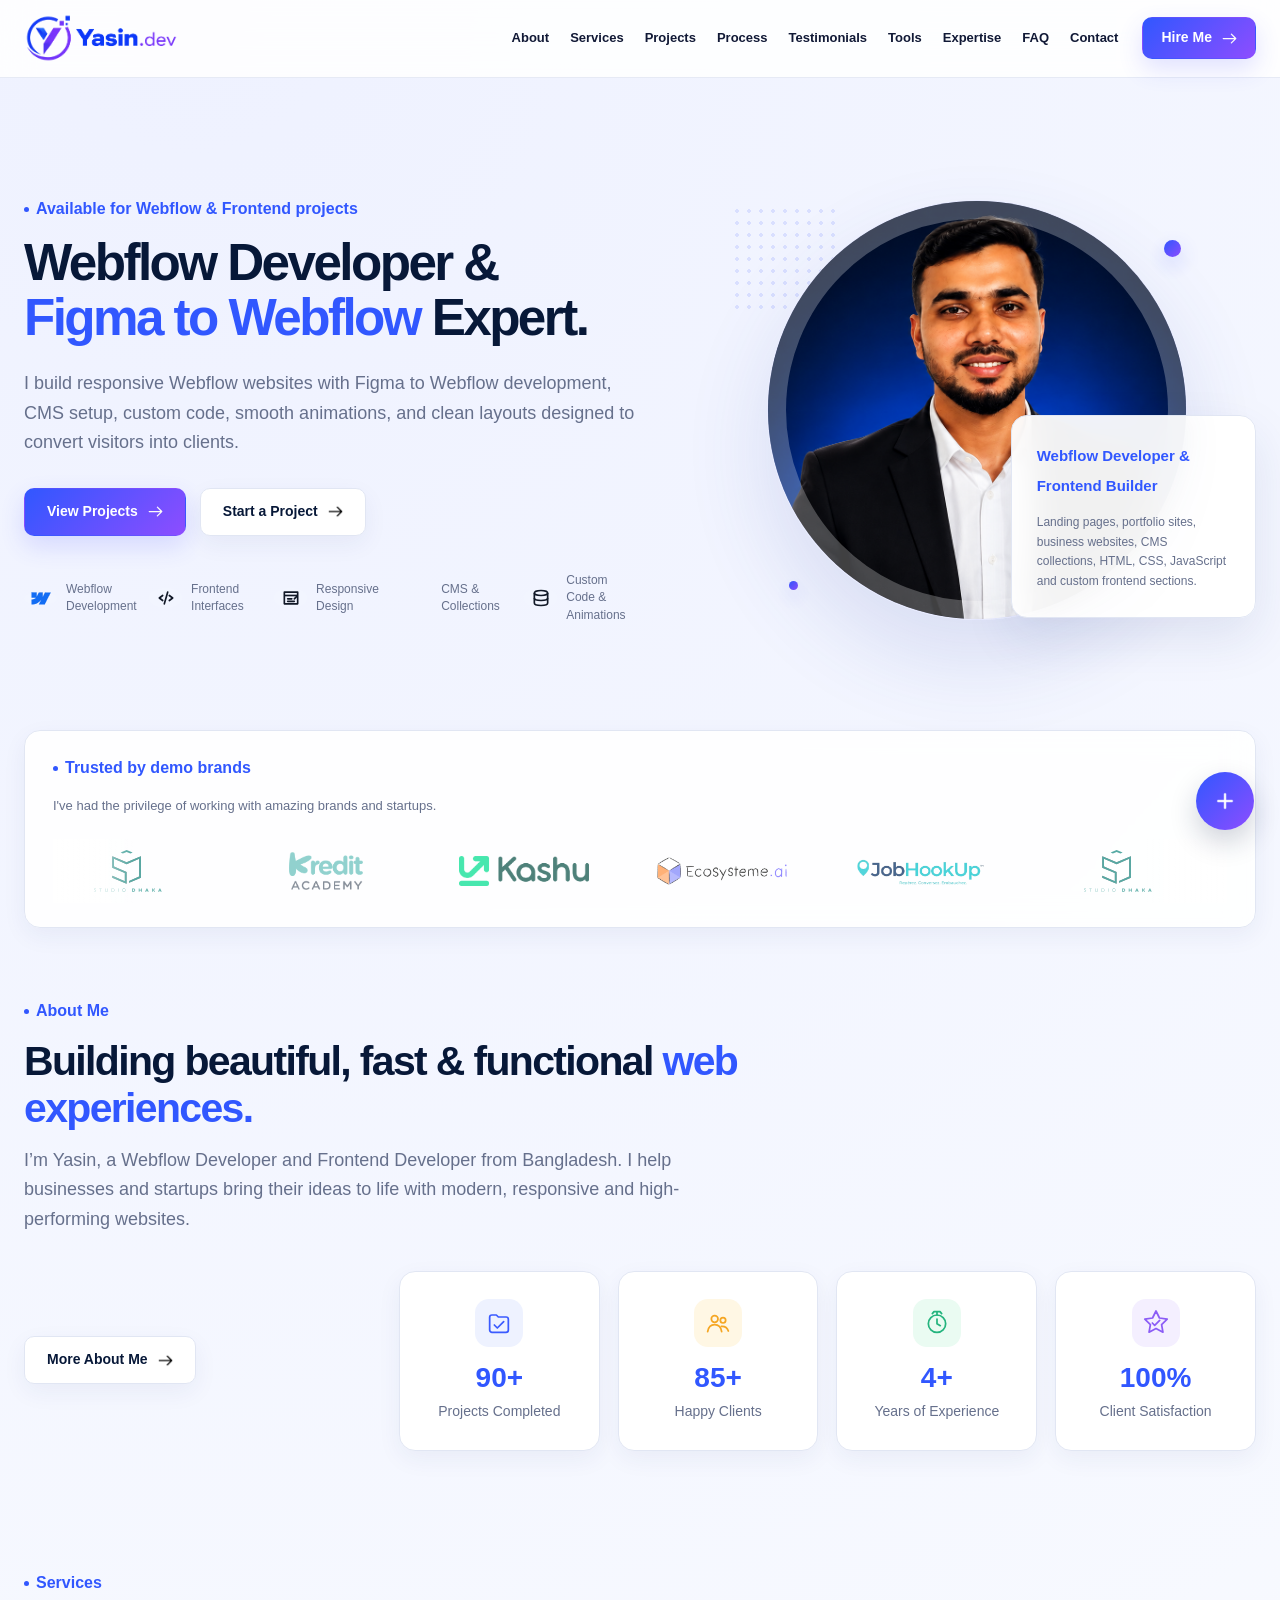
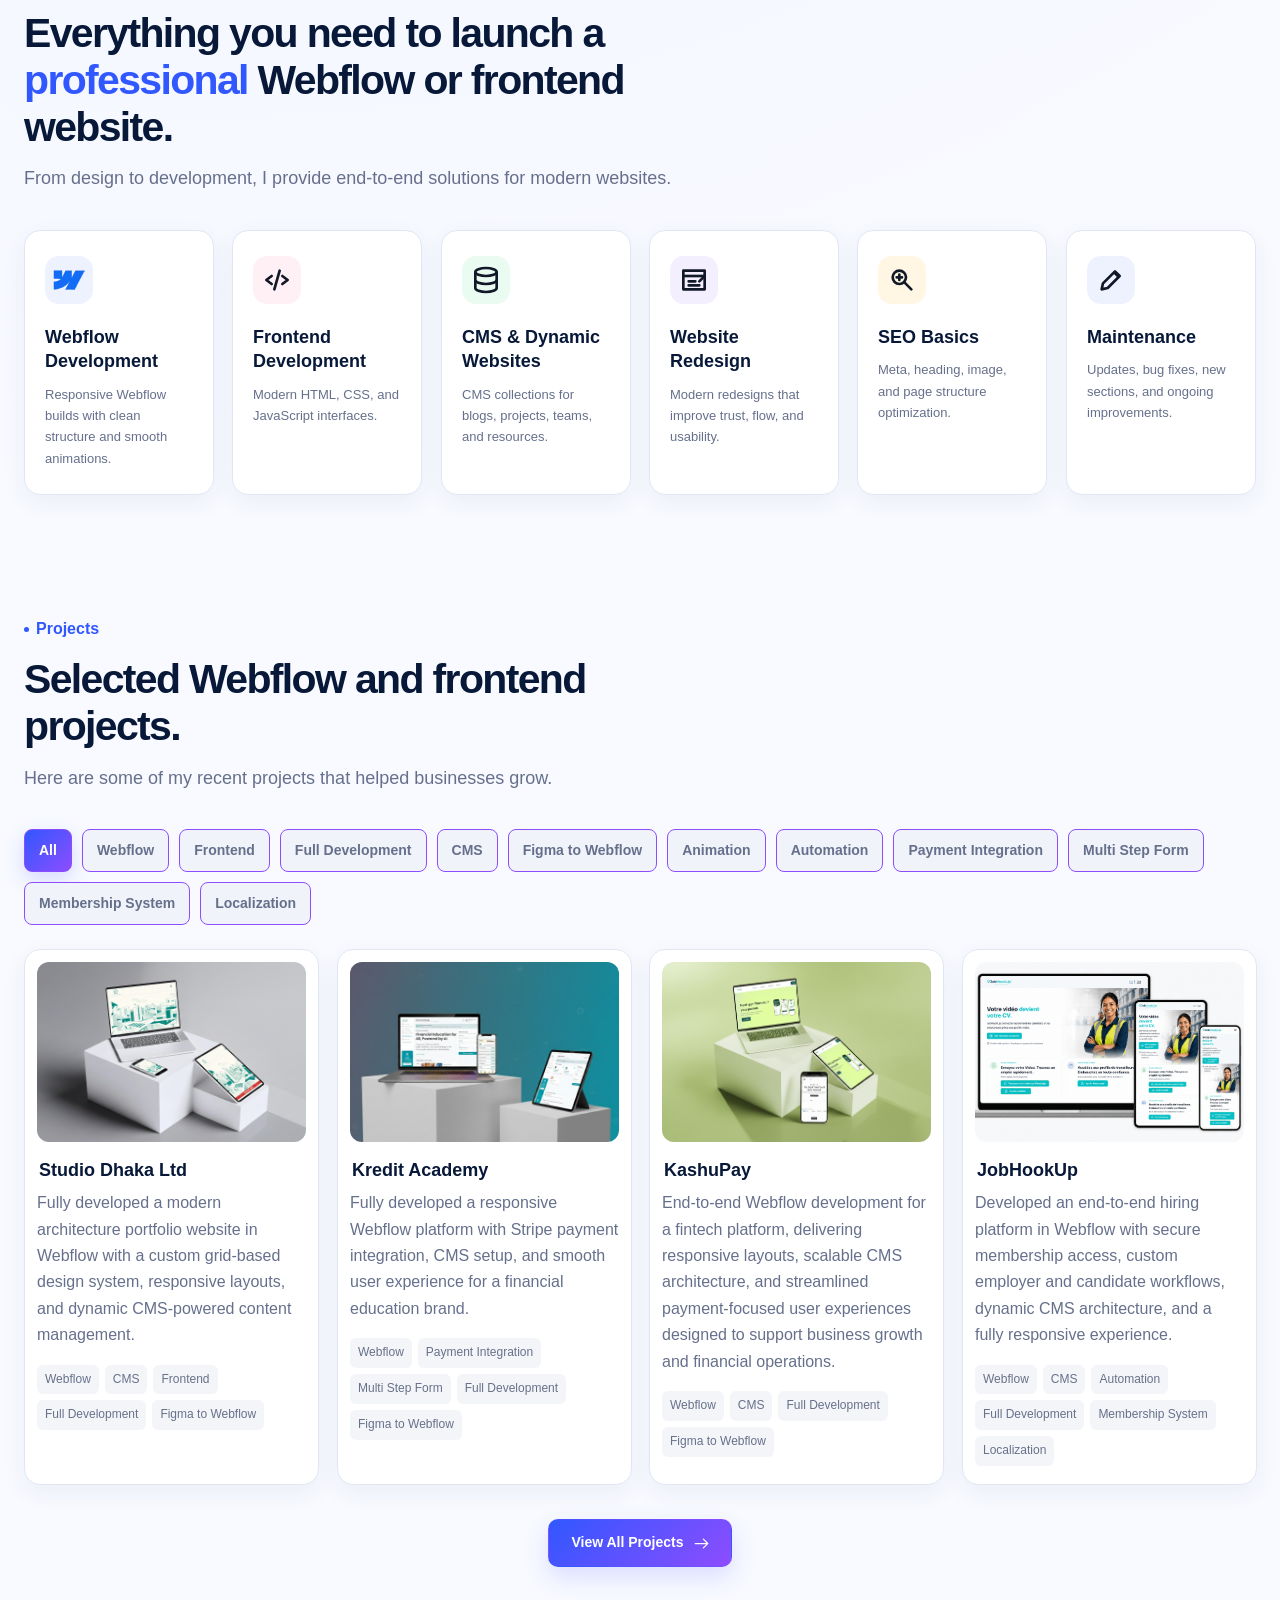
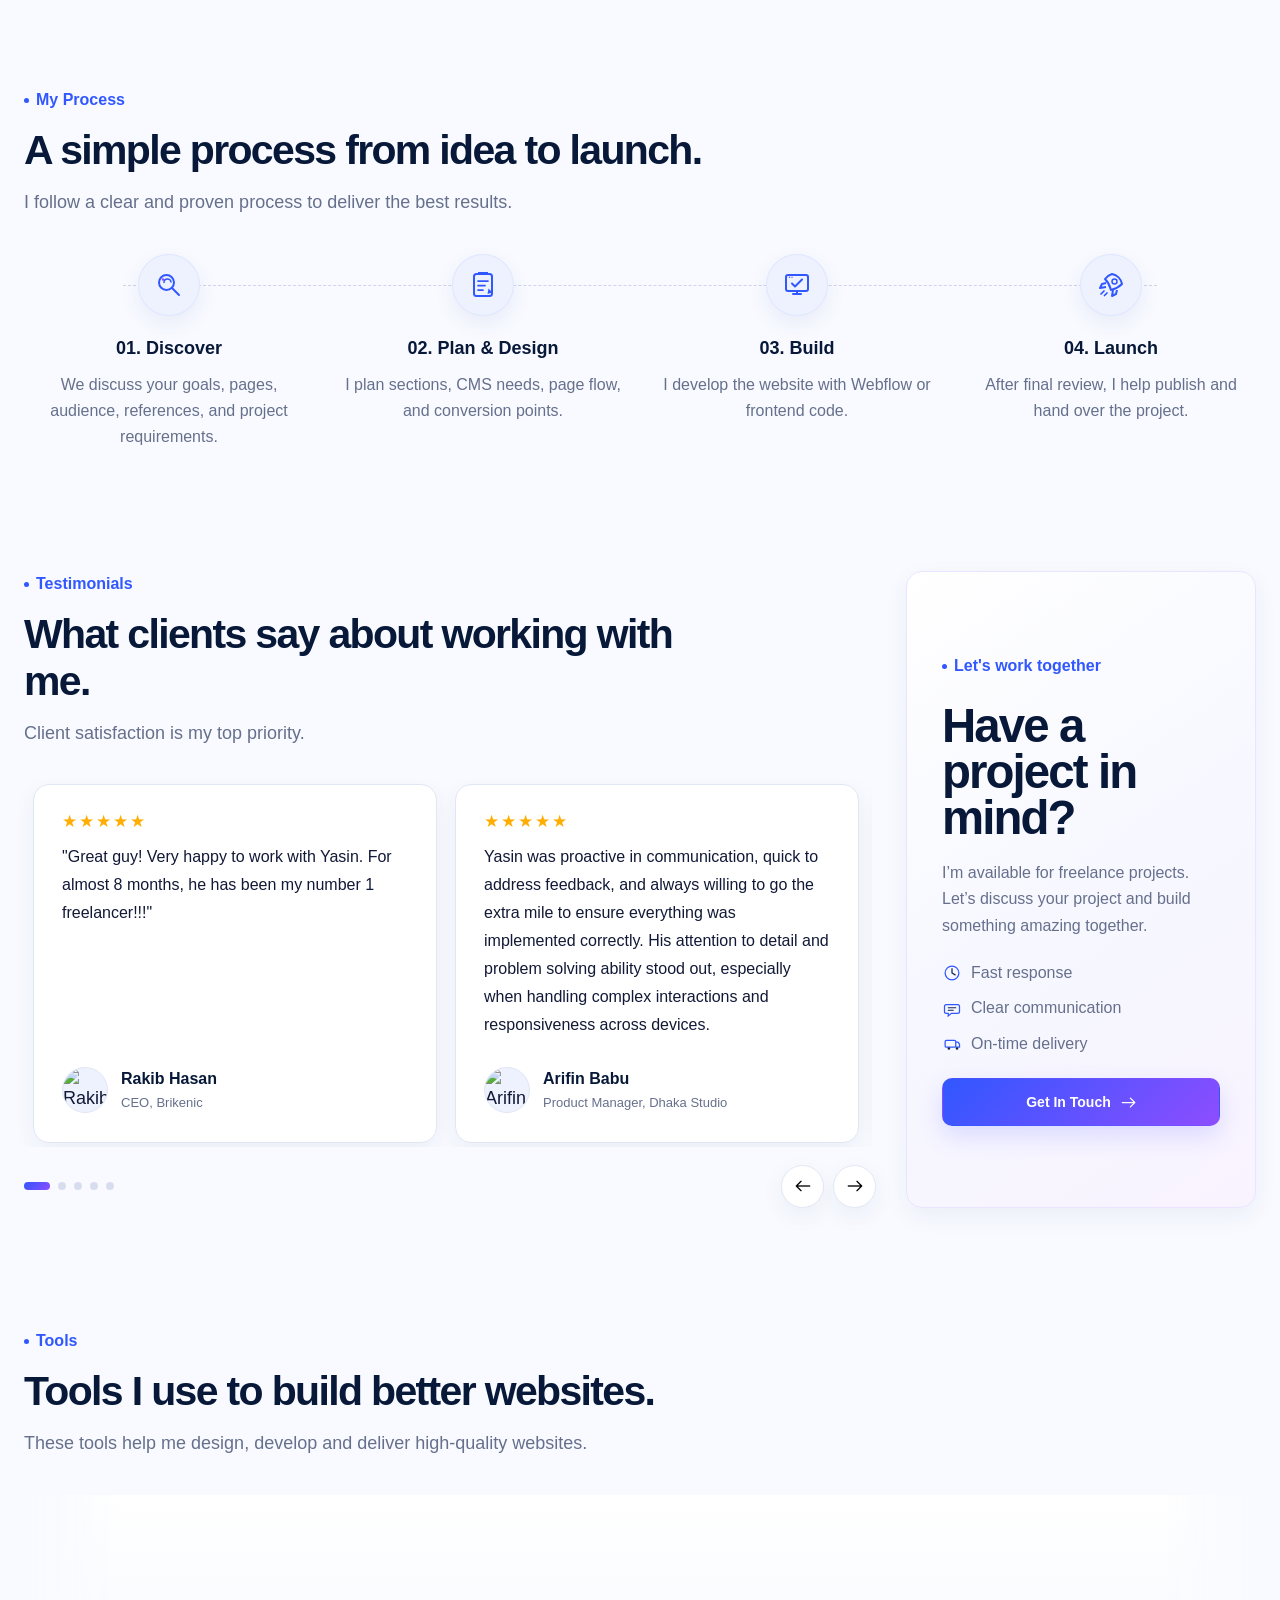
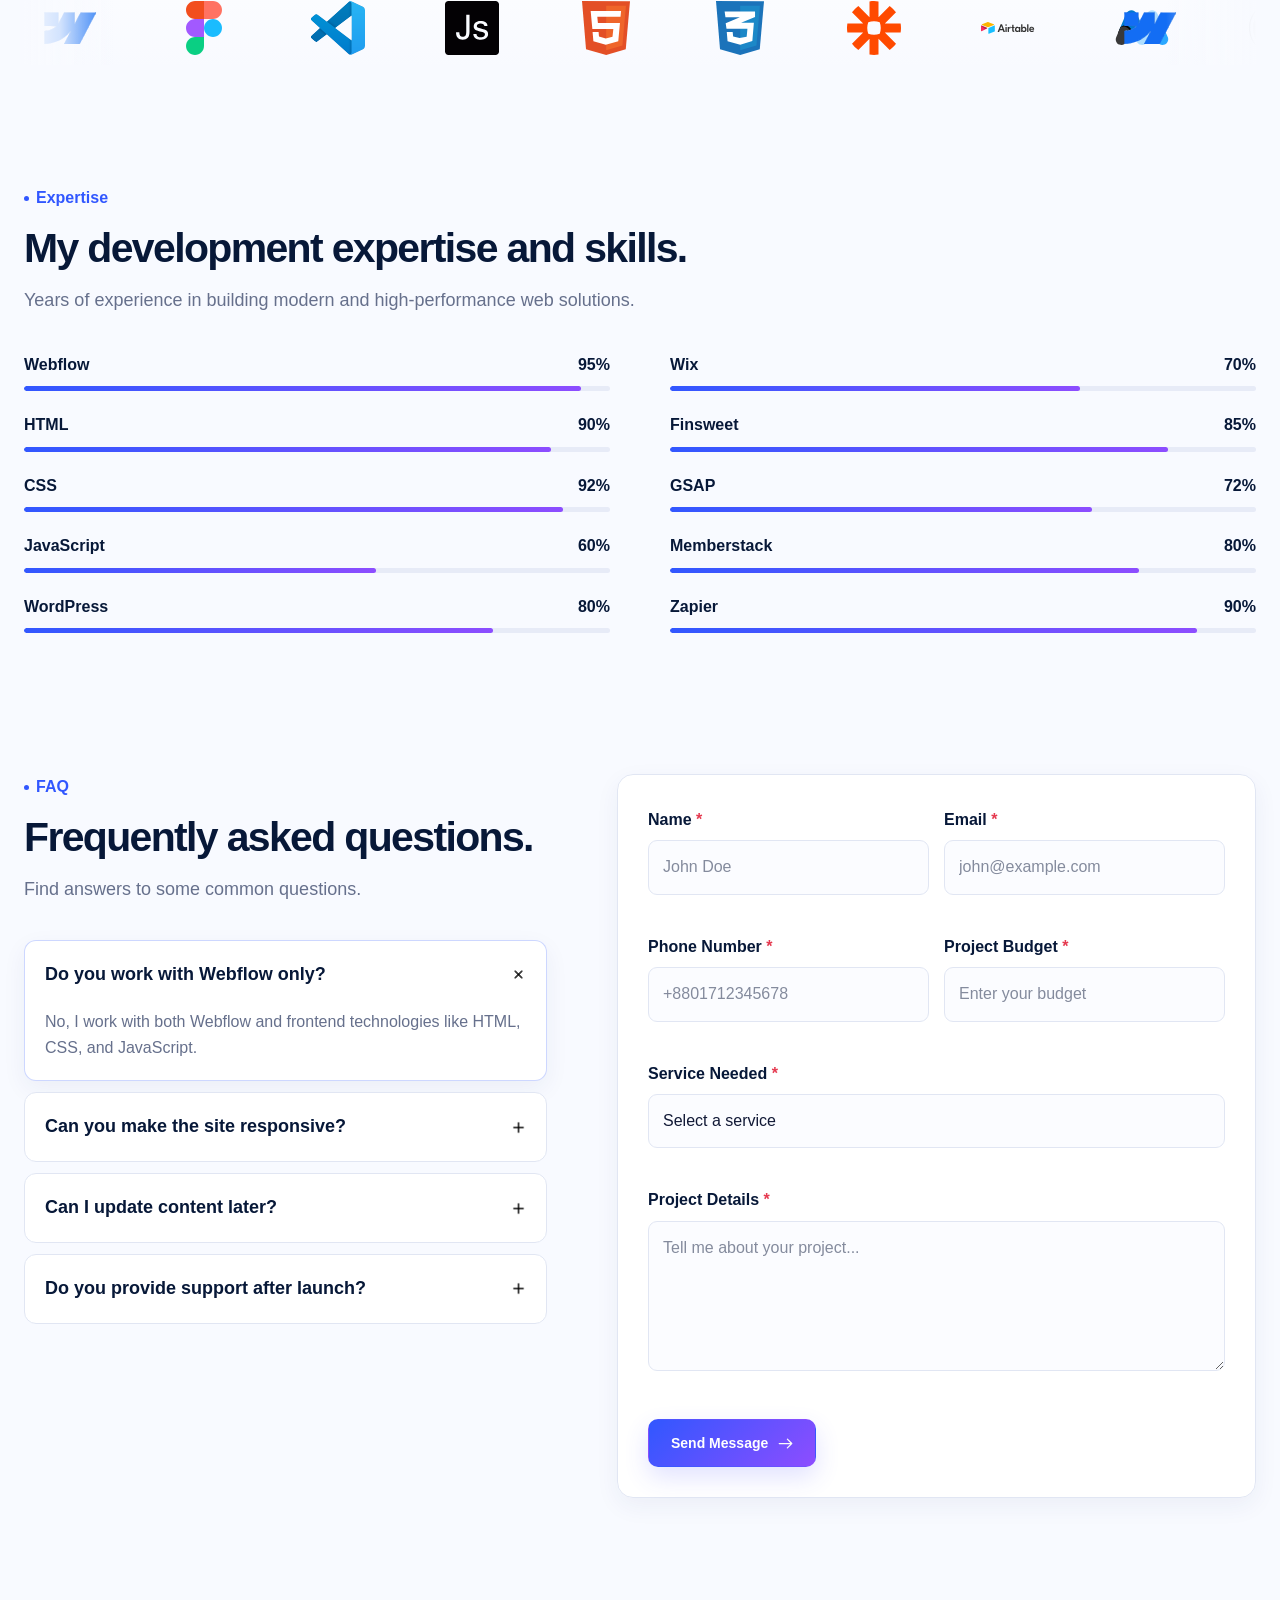
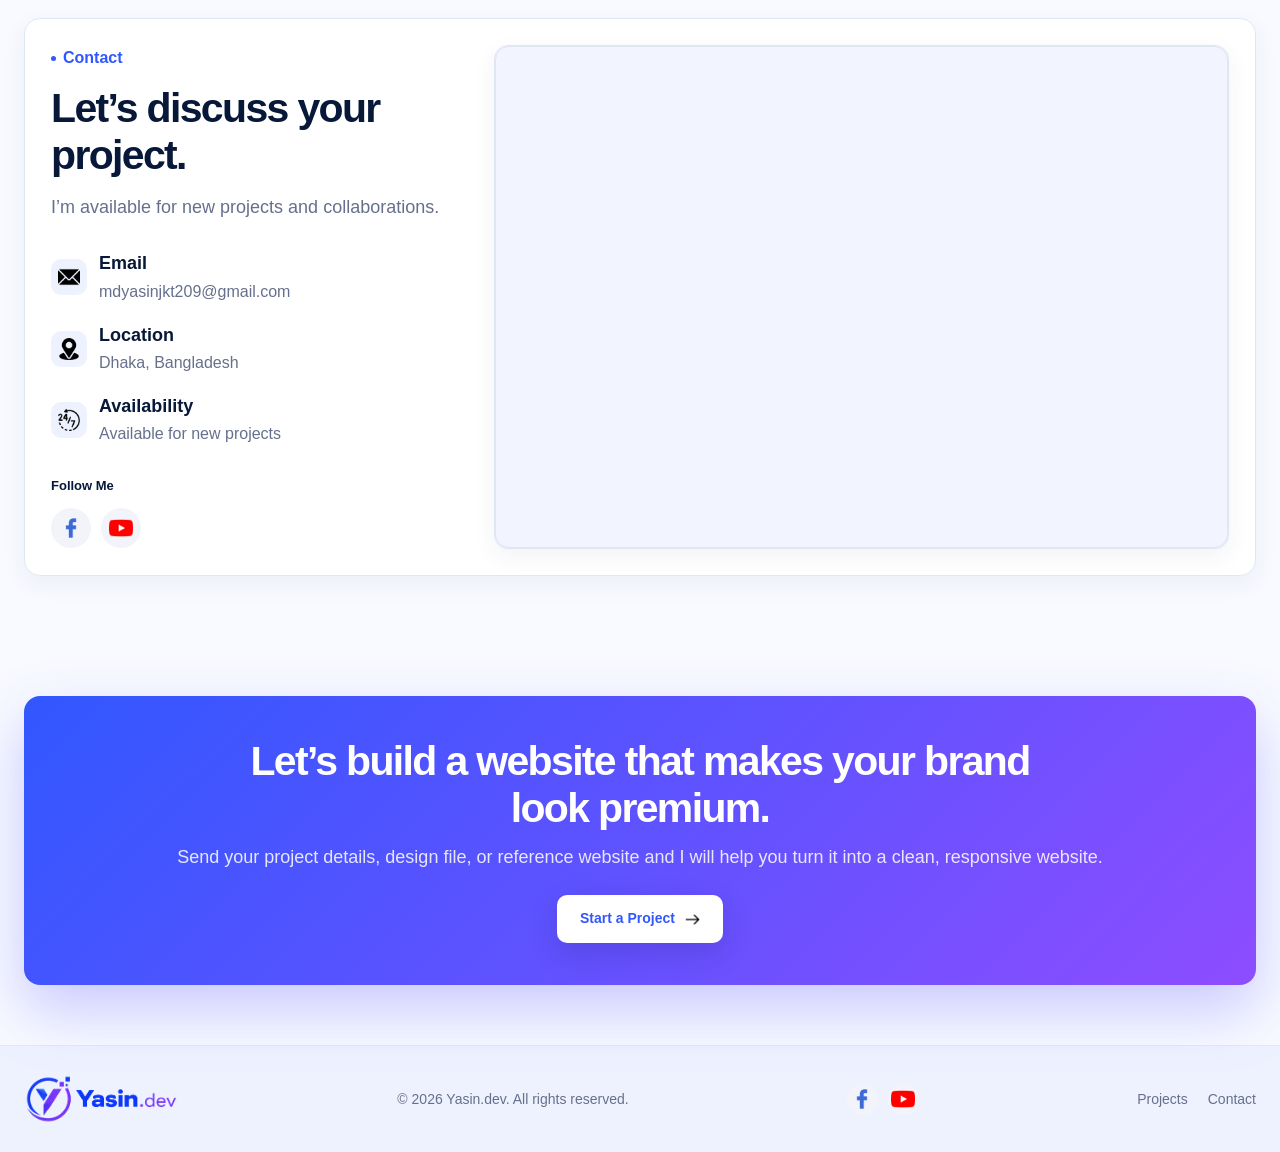
==== commit 85ac0a75: "Updated" ====
--- a/Index.html
+++ b/Index.html
@@ -2116,11 +2116,13 @@
                             <input
                                 id="budget"
                                 name="budget"
-                                placeholder="$500 - $1500"
-                                type="text"
+                                placeholder="Enter your budget"
+                                type="number"
+                                inputmode="numeric"
+                                min="1"
+                                step="1"
                                 required
                             >
-
                             <small class="form-error"></small>
                         </div>
                         <!-- Budget Field End -->
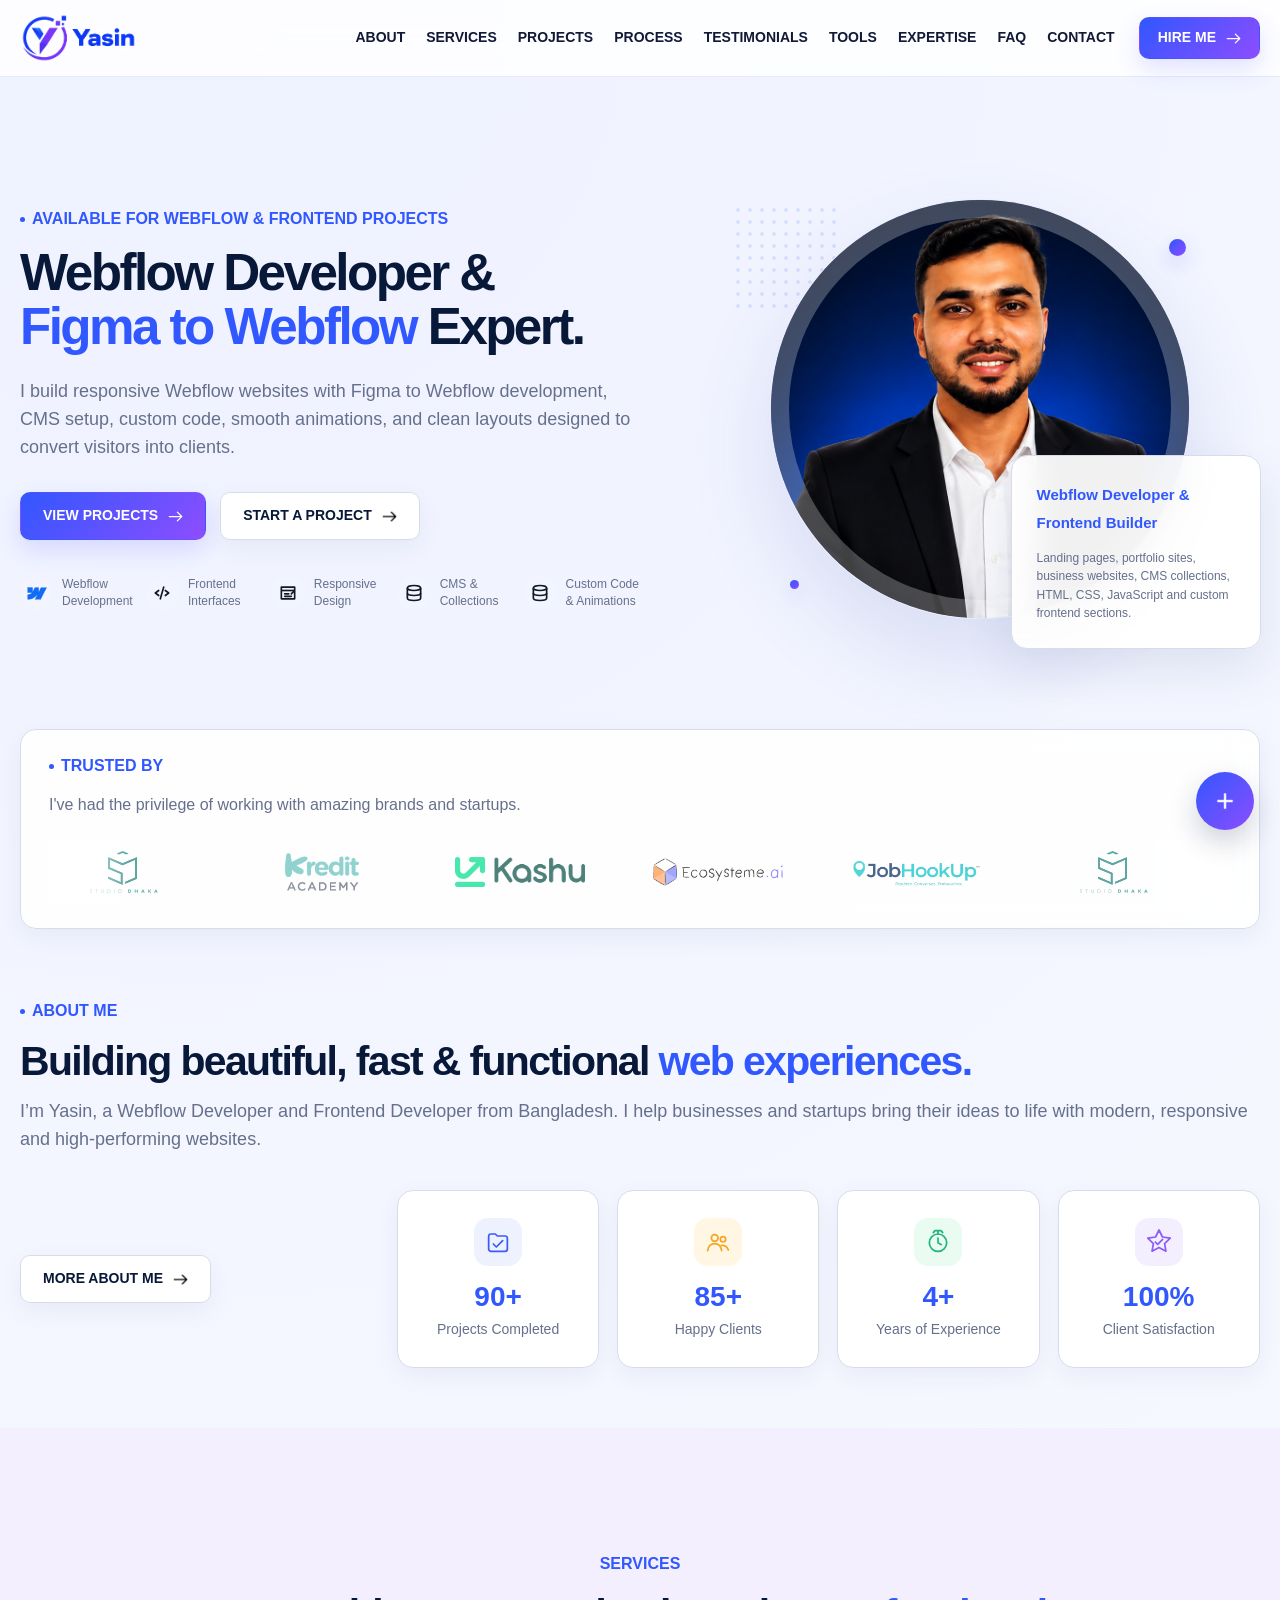
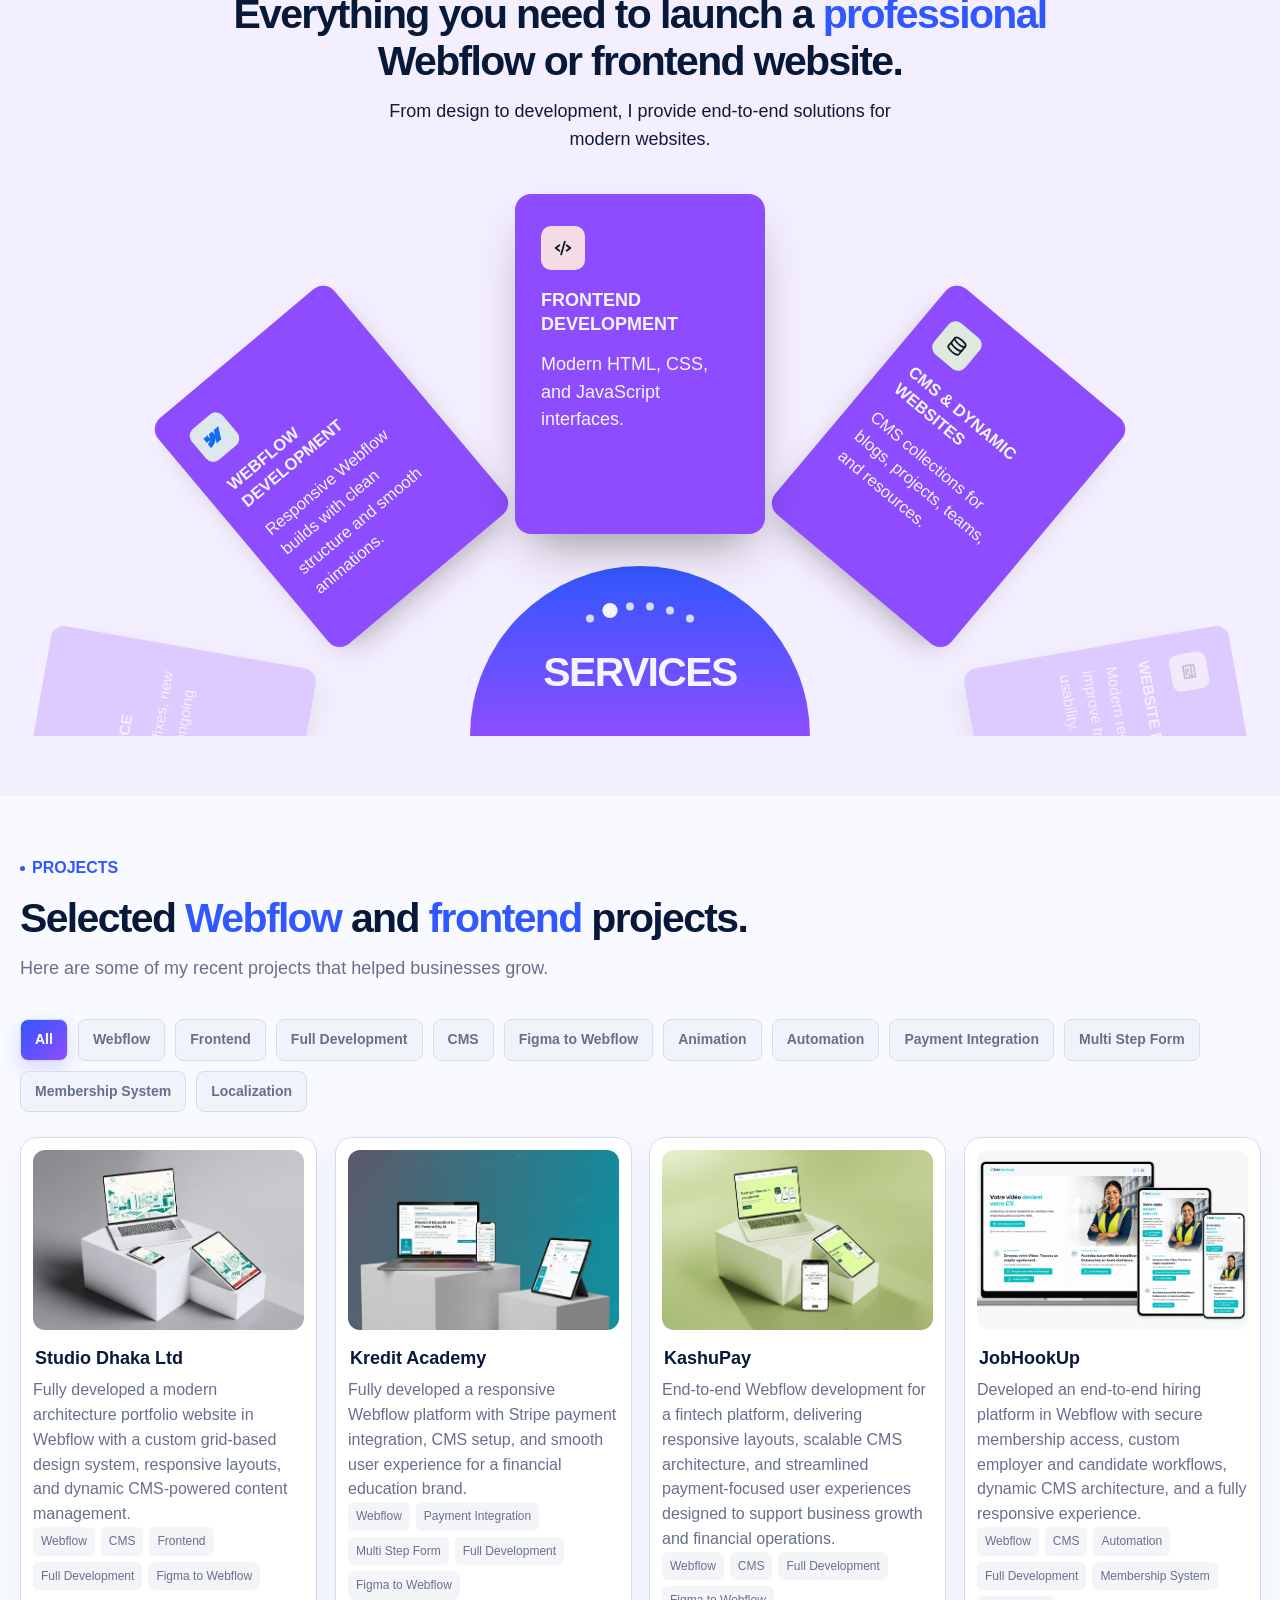
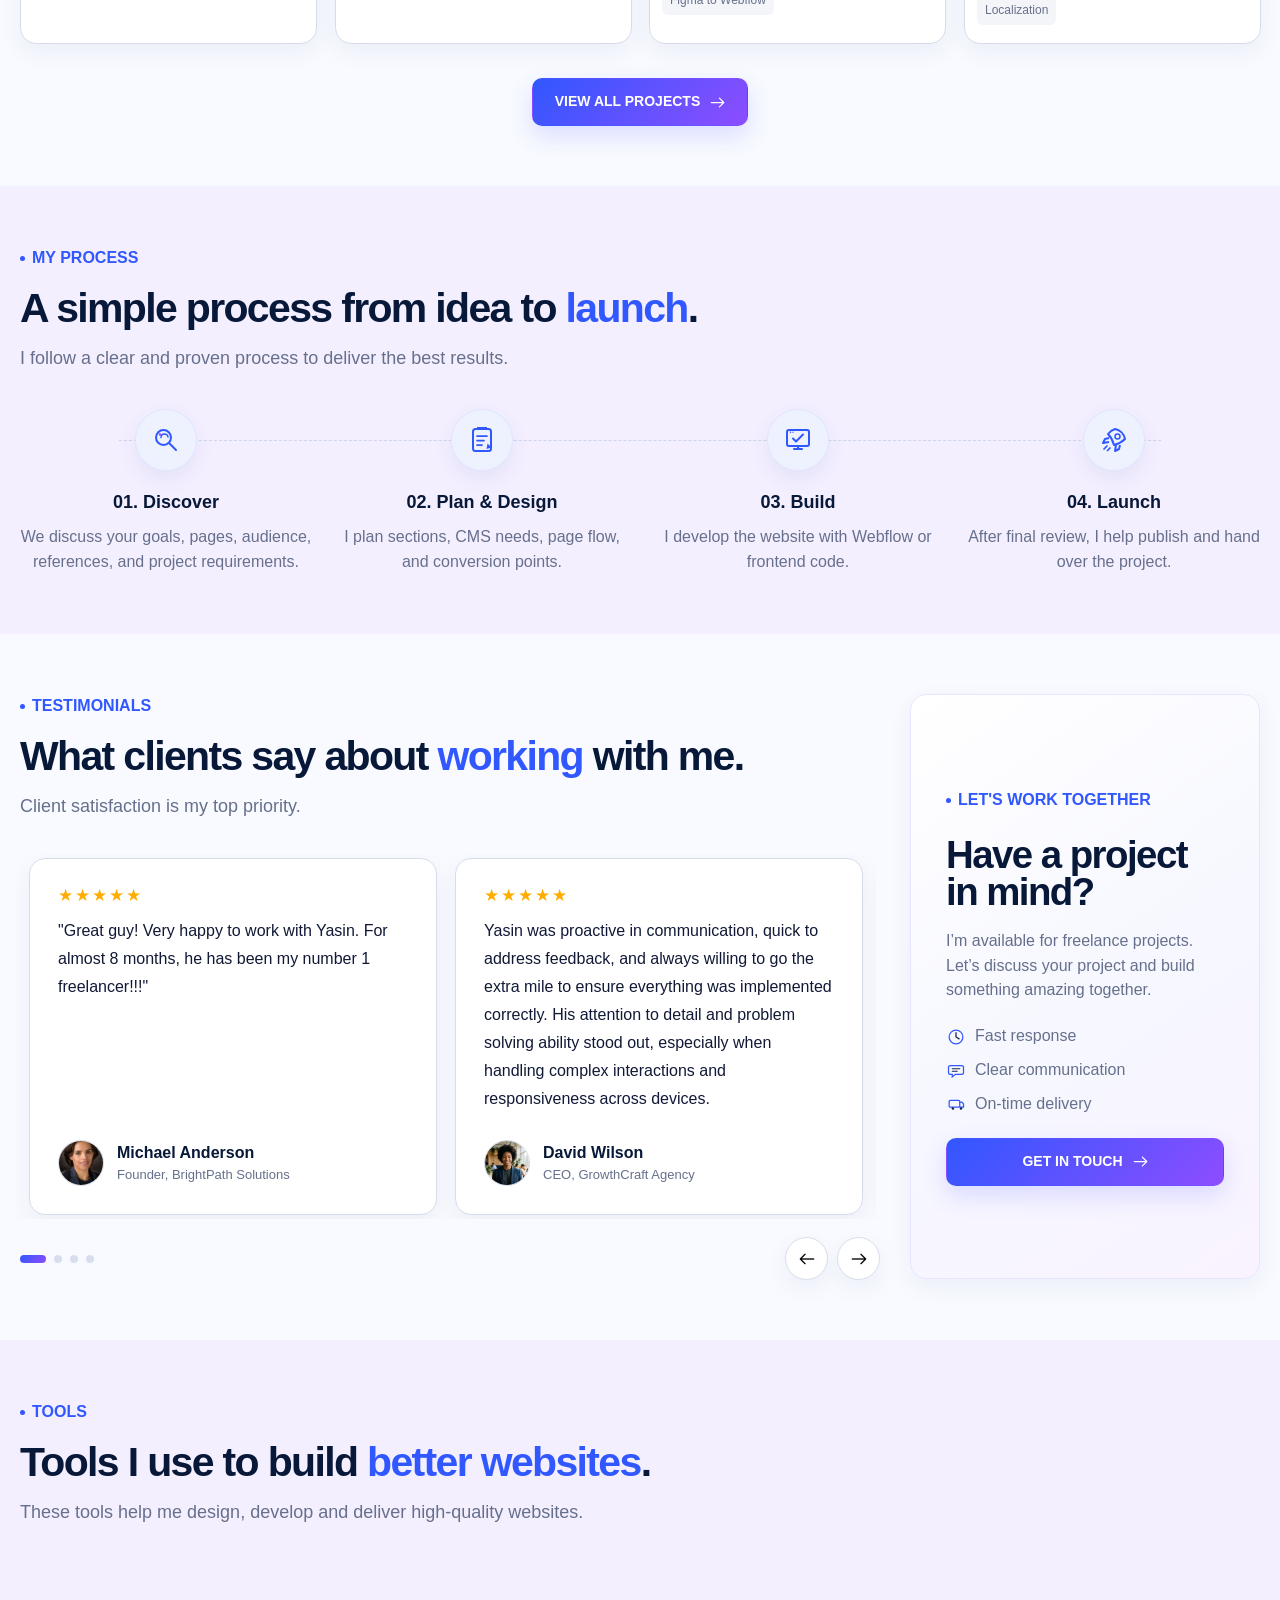
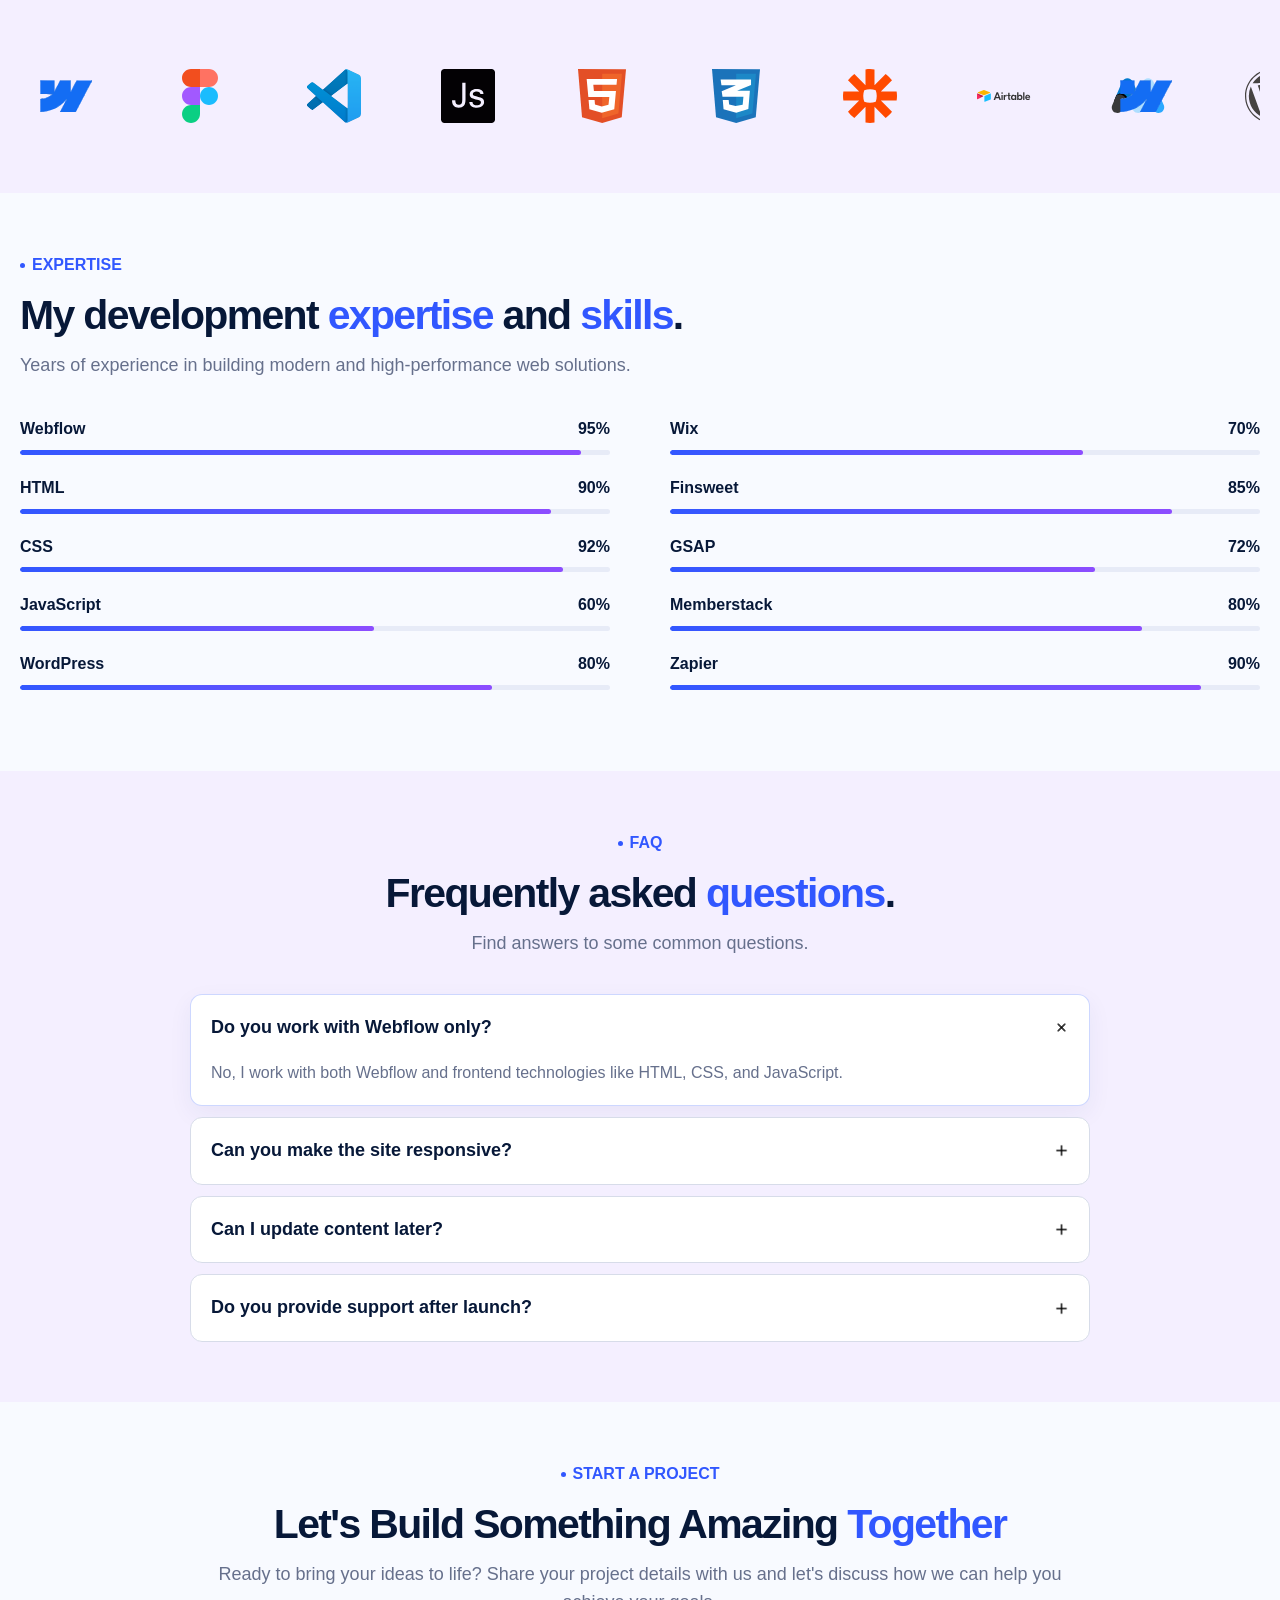
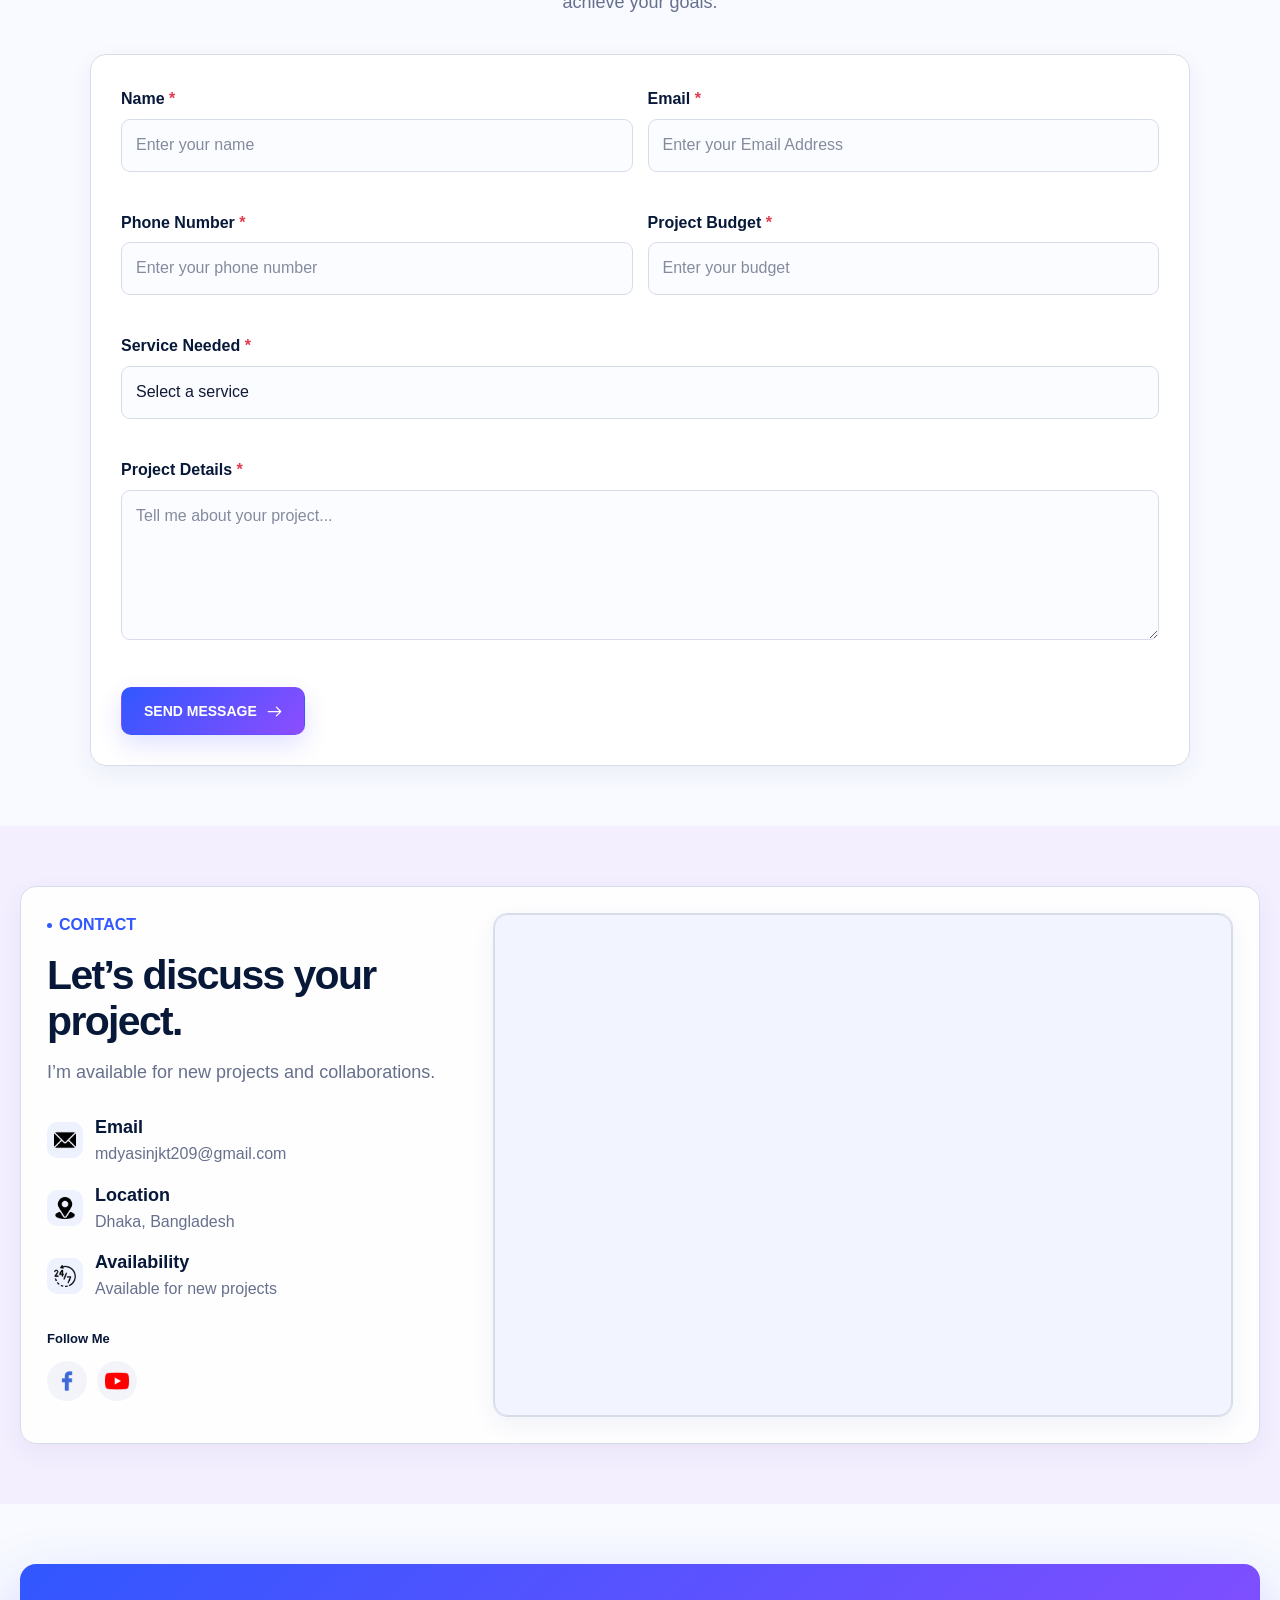
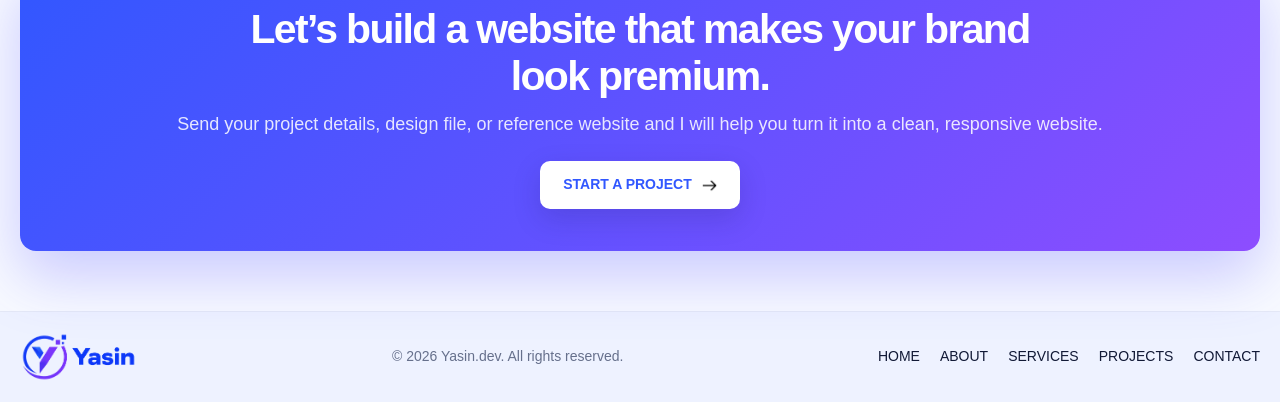
==== commit 1a2e60ce: "version 0.0.2" ====
--- a/Index.html
+++ b/Index.html
@@ -27,7 +27,7 @@
     <meta name="twitter:description" content="Webflow and frontend developer from Bangladesh specializing in Figma to Webflow, CMS, responsive websites, animations, and full website development.">
     <meta name="twitter:image" content="https://imyasin.dev/Assets/twitter-card.png">
 </head>
-<body data-theme="dark">
+<body >
    
     <!-- =================================
          HEADER SECTION START
@@ -220,8 +220,7 @@
                             </span>
 
                             <span>
-                                Webflow<br>
-                                Development
+                                Webflow Development
                             </span>
                         </div>
 
@@ -235,8 +234,7 @@
                             </span>
 
                             <span>
-                                Frontend<br>
-                                Interfaces
+                                Frontend Interfaces
                             </span>
                         </div>
 
@@ -250,23 +248,21 @@
                             </span>
 
                             <span>
-                                Responsive<br>
-                                Design
+                                Responsive Design
                             </span>
                         </div>
 
                         <div class="hero-feature">
                             <span class="hero-feature-icon">
                                 <img
-                                    src="Assets/cms-icon.svg"
+                                    src="Assets/cms-setup.svg"
                                     alt=""
                                     aria-hidden="true"
                                 >
                             </span>
 
                             <span>
-                                CMS &amp;<br>
-                                Collections
+                                CMS &amp; Collections
                             </span>
                         </div>
 
@@ -280,8 +276,7 @@
                             </span>
 
                             <span>
-                                Custom Code &amp;<br>
-                                Animations
+                                Custom Code &amp; Animations
                             </span>
                         </div>
 
@@ -309,7 +304,7 @@
 
                     <div class="hero-floating-card">
                         <strong>
-                            Webflow Developer &amp;<br>
+                            Webflow Developer &amp;
                             Frontend Builder
                         </strong>
 
@@ -339,7 +334,7 @@
 
                     <div class="section-kicker">
                         <span></span>
-                        Trusted by demo brands
+                        Trusted by
                     </div>
 
                     <p class="brand-description">
@@ -613,136 +608,31 @@
         <!-- =================================
              SERVICES SECTION START
         ================================== -->
-        <section
-            class="section services-section"
-            id="services"
-        >
+       
+        <section class="section section-bg-light">
             <div class="container">
-
-                <!-- Section Header Start -->
-                <div class="section-header reveal">
-                    <div class="section-kicker">
-                        <span></span>
-                        Services
-                    </div>
-
-                    <h2>
-                        Everything you need to launch a
-                        <span>professional</span>
-                        Webflow or frontend website.
-                    </h2>
-
-                    <p>
-                        From design to development, I provide end-to-end
-                        solutions for modern websites.
-                    </p>
+                <div class="wrap">
+                    <div class="section-kicker">Services</div>
+                    <h2 class="heading">Everything you need to launch a <span>professional</span> Webflow or frontend website.</h2>
+                    <p class="subheading">From design to development, I provide end-to-end solutions for modern websites.</p>
+            
+                    <div class="stage" id="stage"></div>
+
+                    <div class="indicator" id="indicator">
+                        <button style="display: none;" class="nav-btn" id="prevBtn" aria-label="Previous service">←</button>
+                        <div class="dots" id="dots"></div>
+                        <button style="display: none;" class="nav-btn" id="nextBtn" aria-label="Next service">→</button>
+                    </div>
+
+                    <div class="dome-holder">
+                        <div class="dome">
+                        <h2>Services</h2>
+                        </div>
+                    </div>
                 </div>
-                <!-- Section Header End -->
-
-                <!-- Services Grid Start -->
-                <div class="services-grid">
-
-                    <article class="service-card reveal">
-                        <div class="service-icon icon-background-blue">
-                            <img
-                                src="Assets/Webflow_icon.svg"
-                                alt=""
-                                aria-hidden="true"
-                            >
-                        </div>
-
-                        <h3>Webflow Development</h3>
-
-                        <p>
-                            Responsive Webflow builds with clean structure and smooth animations.
-                        </p>
-                    </article>
-
-                    <article class="service-card reveal reveal-delay-1">
-                        <div class="service-icon icon-background-pink">
-                            <img
-                                src="Assets/frontend-development.svg"
-                                alt=""
-                                aria-hidden="true"
-                            >
-                        </div>
-
-                        <h3>Frontend Development</h3>
-
-                        <p>
-                            Modern HTML, CSS, and JavaScript interfaces.
-                        </p>
-                    </article>
-
-                    <article class="service-card reveal reveal-delay-2">
-                        <div class="service-icon icon-background-green">
-                            <img
-                                src="Assets/cms-setup.svg"
-                                alt=""
-                                aria-hidden="true"
-                            >
-                        </div>
-
-                        <h3>CMS &amp; Dynamic Websites</h3>
-
-                        <p>
-                            CMS collections for blogs, projects, teams, and resources.
-                        </p>
-                    </article>
-
-                    <article class="service-card reveal">
-                        <div class="service-icon icon-background-purple">
-                            <img
-                                src="Assets/website-redesign.svg"
-                                alt=""
-                                aria-hidden="true"
-                            >
-                        </div>
-
-                        <h3>Website Redesign</h3>
-
-                        <p>
-                            Modern redesigns that improve trust, flow, and usability.
-                        </p>
-                    </article>
-
-                    <article class="service-card reveal reveal-delay-1">
-                        <div class="service-icon icon-background-yellow">
-                            <img
-                                src="Assets/seo-basics.svg"
-                                alt=""
-                                aria-hidden="true"
-                            >
-                        </div>
-
-                        <h3>SEO Basics</h3>
-
-                        <p>
-                            Meta, heading, image, and page structure optimization.
-                        </p>
-                    </article>
-
-                    <article class="service-card reveal reveal-delay-2">
-                        <div class="service-icon icon-background-blue">
-                            <img
-                                src="Assets/maintenance.svg"
-                                alt=""
-                                aria-hidden="true"
-                            >
-                        </div>
-
-                        <h3>Maintenance</h3>
-
-                        <p>
-                            Updates, bug fixes, new sections, and ongoing improvements.
-                        </p>
-                    </article>
-
-                </div>
-                <!-- Services Grid End -->
-
             </div>
         </section>
+
         <!-- =================================
              SERVICES SECTION END
         ================================== -->
@@ -765,7 +655,7 @@
                     </div>
 
                     <h2>
-                        Selected Webflow and frontend projects.
+                        Selected <span>Webflow</span> and <span>frontend</span> projects.
                     </h2>
 
                     <p>
@@ -777,7 +667,7 @@
 
                 <!-- Project Filters Start -->
                 <div
-                    class="project-filter-list reveal"
+                    class="project-filter-list project-filter-btn-wrap reveal"
                     aria-label="Filter projects"
                 >
                     <button
@@ -1044,7 +934,7 @@
              PROCESS SECTION START
         ================================== -->
         <section
-            class="section process-section"
+            class="section process-section section-bg-light"
             id="process"
         >
             <div class="container">
@@ -1056,7 +946,7 @@
                         My Process
                     </div>
 
-                    <h2>A simple process from idea to launch.</h2>
+                    <h2>A simple process from idea to <span>launch</span>.</h2>
 
                     <p>
                         I follow a clear and proven process to deliver the best
@@ -1169,7 +1059,7 @@
                         </div>
 
                         <h2>
-                            What clients say about working with me.
+                            What clients say about <span>working</span> with me.
                         </h2>
 
                         <p>
@@ -1203,14 +1093,14 @@
 
                                         <div class="testimonial-person">
                                             <img
-                                                src="Assets/client-rakib-hasan.jpg"
-                                                alt="Rakib Hasan"
+                                                src="Assets/Michael Anderson.jpg"
+                                                alt="Michael Anderson"
                                                 class="testimonial-avatar"
                                             >
 
                                             <div class="testimonial-person-info">
-                                                <strong>Rakib Hasan</strong>
-                                                <span>CEO, Brikenic</span>
+                                                <strong>Michael Anderson</strong>
+                                                <span>Founder, BrightPath Solutions</span>
                                             </div>
                                         </div>
                                     </div>
@@ -1233,16 +1123,15 @@
 
                                         <div class="testimonial-person">
                                             <img
-                                                src="Assets/client-arifin-babu.jpg"
-                                                alt="Arifin Babu"
+                                                src="Assets/David Wilson.jpg"
+                                                alt="David Wilson"
                                                 class="testimonial-avatar"
                                             >
 
                                             <div class="testimonial-person-info">
-                                                <strong>Arifin Babu</strong>
+                                                <strong>David Wilson</strong>
                                                 <span>
-                                                    Product Manager,
-                                                    Dhaka Studio
+                                                    CEO, GrowthCraft Agency
                                                 </span>
                                             </div>
                                         </div>
@@ -1261,19 +1150,19 @@
                                         </div>
 
                                         <p class="testimonial-message">
-                                            "Amazing freelancer. Extremely patient with me as I took several weeks to close the contract due to personal reasons but Rabiul was very understanding! He is fantastic at this job and very skilled Webflow developer. Gets things done immediately! Highly recommend and will work with him again!"
+                                            "Amazing freelancer. Extremely patient with me as I took several weeks to close the contract due to personal reasons but Yasin was very understanding! He is fantastic at this job and very skilled Webflow developer. Gets things done immediately! Highly recommend and will work with him again!"
                                         </p>
 
                                         <div class="testimonial-person">
                                             <img
-                                                src="Assets/client-simon.jpg"
-                                                alt="Simon"
+                                                src="Assets/Olivia Bennett.jpg"
+                                                alt="Olivia Bennett"
                                                 class="testimonial-avatar"
                                             >
 
                                             <div class="testimonial-person-info">
-                                                <strong>Simon</strong>
-                                                <span>Founder, Creative Studio</span>
+                                                <strong>Olivia Bennett</strong>
+                                                <span>Creative Director, PixelWorks</span>
                                             </div>
                                         </div>
                                     </div>
@@ -1299,18 +1188,19 @@
 
                                         <div class="testimonial-person">
                                             <img
-                                                src="Assets/client-john-smith.jpg"
-                                                alt="John Smith"
+                                                src="Assets/Christopher Reed.jpg"
+                                                alt="Christopher Reed"
                                                 class="testimonial-avatar"
                                             >
 
                                             <div class="testimonial-person-info">
-                                                <strong>John Smith</strong>
-                                                <span>Marketing Director</span>
+                                                <strong>Christopher Reed</strong>
+                                                <span>CEO, TechNova Inc.</span>
                                             </div>
                                         </div>
                                     </div>
                                 </article>
+
                                 <article class="testimonial-slide">
                                     <div class="testimonial-card">
                                         <div
@@ -1326,45 +1216,20 @@
 
                                         <div class="testimonial-person">
                                             <img
-                                                src="Assets/client-john-smith.jpg"
-                                                alt="John Smith"
+                                                src="Assets/Sophia Williams.jpg"
+                                                alt="Sophia Williams"
                                                 class="testimonial-avatar"
                                             >
 
                                             <div class="testimonial-person-info">
-                                                <strong>John Smith</strong>
-                                                <span>Marketing Director</span>
+                                                <strong>Sophia Williams</strong>
+                                                <span>Founder, Bloom Media</span>
                                             </div>
                                         </div>
                                     </div>
                                 </article>
-                                <article class="testimonial-slide">
-                                    <div class="testimonial-card">
-                                        <div
-                                            class="testimonial-stars"
-                                            aria-label="5 out of 5 stars"
-                                        >
-                                            ★★★★★
-                                        </div>
-
-                                        <p class="testimonial-message">
-                                            "It was an about pleasure working with Yasin. Great communication and quality work.Would definitely hire him again."
-                                        </p>
-
-                                        <div class="testimonial-person">
-                                            <img
-                                                src="Assets/client-john-smith.jpg"
-                                                alt="John Smith"
-                                                class="testimonial-avatar"
-                                            >
-
-                                            <div class="testimonial-person-info">
-                                                <strong>John Smith</strong>
-                                                <span>Marketing Director</span>
-                                            </div>
-                                        </div>
-                                    </div>
-                                </article>
+
+                               
                                 <!-- Testimonial Slide End -->
 
                             </div>
@@ -1493,7 +1358,7 @@
         TOOLS MARQUEE SECTION START
         ================================= -->
         <section
-            class="section tools-section"
+            class="section tools-section section-bg-light"
             id="tools"
         >
             <div class="container">
@@ -1506,7 +1371,7 @@
                     </div>
 
                     <h2>
-                        Tools I use to build better websites.
+                        Tools I use to build <span>better websites</span>.
                     </h2>
 
                     <p>
@@ -1523,19 +1388,9 @@
                     id="toolsMarquee"
                     aria-label="Tools and technologies I use"
                 >
-                    <!-- Left Fade Start -->
-                    <div
-                        class="tools-marquee-fade tools-marquee-fade-left"
-                        aria-hidden="true"
-                    ></div>
-                    <!-- Left Fade End -->
-
-                    <!-- Right Fade Start -->
-                    <div
-                        class="tools-marquee-fade tools-marquee-fade-right"
-                        aria-hidden="true"
-                    ></div>
-                    <!-- Right Fade End -->
+                
+
+                    
 
 
                     <!-- Moving Track Start -->
@@ -1725,7 +1580,7 @@
                         Expertise
                     </div>
 
-                    <h2>My development expertise and skills.</h2>
+                    <h2>My development <span>expertise</span> and <span>skills</span>.</h2>
 
                     <p>
                         Years of experience in building modern and
@@ -1866,24 +1721,24 @@
 
 
         <!-- =================================
-             FAQ AND FORM SECTION START
+             FAQ SECTION START
         ================================== -->
         <section
-            class="section faq-form-section"
+            class="section faq-form-section section-bg-light"
             id="faq"
         >
-            <div class="container faq-form-layout">
+            <div class="container">
 
                 <!-- FAQ Column Start -->
                 <div class="faq-column">
 
-                    <div class="section-header reveal">
+                    <div class="section-header reveal" style="max-width: 900px; width: 100%; margin-left: auto; margin-right: auto; text-align: center; display: flex; flex-direction: column; align-items: center;">
                         <div class="section-kicker">
                             <span></span>
                             FAQ
                         </div>
 
-                        <h2>Frequently asked questions.</h2>
+                        <h2>Frequently asked <span>questions</span>.</h2>
 
                         <p>
                             Find answers to some common questions.
@@ -2016,9 +1871,40 @@
 
                 </div>
                 <!-- FAQ Column End -->
-
-
-                <!-- Netlify Contact Form Start -->
+            </div>
+        </section>
+        <!-- =================================
+             FAQ SECTION END
+        ================================== -->
+        
+
+
+        <!-- =================================
+            FORM SECTION START
+        ================================== -->
+        <section
+            class="section faq-form-section"
+            id="faq"
+        >
+            <div class="container">
+
+                <!-- Form Column Start -->
+                <div class="form-column">
+
+                    <div class="section-header reveal" style="max-width: 900px; width: 100%; margin-left: auto; margin-right: auto; text-align: center; display: flex; flex-direction: column; align-items: center;" >
+                        <div class="section-kicker">
+                            <span></span>
+                            START A PROJECT
+                        </div>
+
+                        <h2>Let's Build Something Amazing <span>Together</span></h2>
+
+                        <p>
+                            Ready to bring your ideas to life? Share your project details with us and let's discuss how we can help you achieve your goals.
+                        </p>
+                    </div>
+
+                    <!-- Netlify Contact Form Start -->
                 <form
                     class="contact-form glass-card reveal reveal-right"
                     id="contactForm"
@@ -2056,7 +1942,7 @@
                             <input
                                 id="name"
                                 name="name"
-                                placeholder="John Doe"
+                                placeholder="Enter your name"
                                 required
                                 type="text"
                                 autocomplete="name"
@@ -2075,7 +1961,7 @@
                             <input
                                 id="email"
                                 name="email"
-                                placeholder="john@example.com"
+                                placeholder="Enter your Email Address"
                                 required
                                 type="email"
                                 autocomplete="email"
@@ -2096,7 +1982,7 @@
                                 inputmode="tel"
                                 name="phone"
                                 pattern="^[+]?[0-9]{7,15}$"
-                                placeholder="+8801712345678"
+                                placeholder="Enter your phone number"
                                 required
                                 title="Please enter numbers only. You can use + at the beginning."
                                 type="tel"
@@ -2255,18 +2141,20 @@
                 </form>
                 <!-- Netlify Contact Form End -->
 
+                </div>
+                <!-- Form Column End -->
+
             </div>
         </section>
         <!-- =================================
-             FAQ AND FORM SECTION END
+            FORM SECTION END
         ================================== -->
-
 
         <!-- =================================
              CONTACT SECTION START
         ================================== -->
         <section
-            class="section contact-section"
+            class="section contact-section section-bg-light"
             id="contact"
         >
             <div class="container">
@@ -2462,32 +2350,10 @@
                 © 2026 Yasin.dev. All rights reserved.
             </p>
 
-            <div class="footer-social-links">
-
-               <a
-                                href="https://www.facebook.com/md.yasinhossain.5245"
-                                aria-label="Facebook" target="_blank"
-                            >
-                                <img
-                                    src="Assets/facebook.png"
-                                    alt="Facebook"
-                                    aria-hidden="true"
-                                >
-                            </a>
-
-                            <a
-                                href="https://www.youtube.com/@YasinStack"
-                                aria-label="Youtube" target="_blank"
-                            >
-                                <img
-                                    src="Assets/youtube.png"
-                                    alt="Youtube"
-                                    aria-hidden="true"
-                                >
-                            </a>
-            </div>
-
             <div class="footer-legal-links">
+                <a href="/">Home</a>
+                <a href="#about">About</a>
+                <a href="#services">Services</a>
                 <a href="#projects">Projects</a>
                 <a href="#contact">Contact</a>
             </div>
--- a/Style.css
+++ b/Style.css
@@ -1,2063 +1,3 @@
-/*:root {
-    /* Fonts 
-    --font-heading: Inter, ui-sans-serif, system-ui, -apple-system, BlinkMacSystemFont, "Segoe UI", sans-serif;
-    --font-body: ui-sans-serif, system-ui, -apple-system, BlinkMacSystemFont, "Segoe UI", sans-serif;
-
-    /* Colors 
-    --color-bg: #070a13;
-    --color-bg-soft: #0c1220;
-    --color-card: rgba(255, 255, 255, 0.065);
-    --color-card-hover: rgba(255, 255, 255, 0.105);
-    --color-card-border: rgba(255, 255, 255, 0.13);
-    --color-card-border-hover: rgba(0, 212, 255, 0.45);
-    --color-primary: #6d5cff;
-    --color-primary-2: #00d4ff;
-    --color-primary-3: #38d996;
-    --color-text: #f8fafc;
-    --color-muted: #a5b4c8;
-    --color-white: #ffffff;
-    --color-success: #38d996;
-    --color-danger: #ff6b6b;
-
-    /* Gradients 
-    --gradient-primary: linear-gradient(120deg, var(--color-primary), var(--color-primary-2), var(--color-primary-3), var(--color-primary));
-    --gradient-hero: radial-gradient(circle at 12% 10%, rgba(109, 92, 255, 0.38), transparent 35%), radial-gradient(circle at 90% 8%, rgba(0, 212, 255, 0.22), transparent 32%), radial-gradient(circle at 50% 100%, rgba(56, 217, 150, 0.08), transparent 35%), var(--color-bg);
-    --gradient-section-a: radial-gradient(circle at left, rgba(109, 92, 255, 0.18), transparent 30%), var(--color-bg-soft);
-    --gradient-section-b: radial-gradient(circle at right, rgba(0, 212, 255, 0.12), transparent 34%), var(--color-bg);
-    --gradient-section-c: radial-gradient(circle at top, rgba(56, 217, 150, 0.10), transparent 32%), var(--color-bg-soft);
-
-    --nav-bg: rgba(8, 11, 18, 0.82);
-    --mobile-nav-bg: rgba(8, 11, 18, .97);
-    --profile-badge-bg: rgba(8, 11, 18, .78);
-    --input-bg: rgba(255, 255, 255, .05);
-    --input-bg-focus: rgba(255, 255, 255, .08);
-    --input-text: var(--color-white);
-    --mobile-link-border: rgba(255, 255, 255, .08);
-    --shadow-mobile-menu: 0 22px 60px rgba(0, 0, 0, .35);
-
-    /* Typography 
-    --fs-xs: clamp(0.74rem, 0.72rem + 0.14vw, 0.82rem);
-    --fs-sm: clamp(0.84rem, 0.80rem + 0.18vw, 0.95rem);
-    --fs-base: clamp(0.94rem, 0.90rem + 0.22vw, 1rem);
-    --fs-md: clamp(1rem, 0.94rem + 0.34vw, 1.12rem);
-    --fs-lg: clamp(1.12rem, 1rem + 0.62vw, 1.35rem);
-    --fs-xl: clamp(2.35rem, 8vw, 5.6rem);
-    --fs-section-title: clamp(2rem, 5vw, 3.5rem);
-    --line-height-body: clamp(1.55, 1.4 + 0.2vw, 1.7);
-    --line-height-heading: 1.08;
-
-    /* Layout 
-    --container: 1440px;
-    --container-padding: 20px;
-    --section-padding: clamp(72px, 9vw, 110px);
-    --grid-gap: clamp(16px, 2.2vw, 24px);
-    --card-padding: clamp(20px, 3vw, 32px);
-    --field-padding-y: clamp(12px, 1.5vw, 15px);
-    --field-padding-x: clamp(13px, 1.8vw, 16px);
-
-    /* Radius 
-    --radius-xs: clamp(8px, 1vw, 10px);
-    --radius-sm: clamp(10px, 1.2vw, 12px);
-    --radius-md: clamp(14px, 1.6vw, 18px);
-    --radius-lg: clamp(22px, 2.5vw, 28px);
-    --radius-xl: clamp(28px, 3vw, 36px);
-    --radius-pill: 999px;
-
-    /* Buttons 
-    --btn-padding-y: clamp(10px, 1.4vw, 10px);
-    --btn-padding-x: clamp(18px, 2.2vw, 22px);
-    --btn-small-padding-y: clamp(9px, 1vw, 10px);
-    --btn-small-padding-x: clamp(14px, 1.8vw, 16px);
-    --btn-radius: var(--radius-pill);
-
-    /* Icons 
-    --icon-size: clamp(22px, 2.5vw, 26px);
-    --icon-badge-size: clamp(46px, 5vw, 54px);
-    --dot-size: 10px;
-    --dot-glow-color: rgba(0, 212, 255, 0.9);
-    --tech-logo-size: clamp(42px, 6vw, 62px);
-
-    /* Nav 
-    --nav-height: 74px;
-    --nav-padding-y: 12px;
-    --nav-progress-height: 2px;
-    --nav-progress-color: linear-gradient(90deg, var(--color-primary), var(--color-primary-2), var(--color-primary-3));
-
-    /* Back to top 
-    --backtop-size: clamp(44px, 5vw, 52px);
-    --backtop-right: clamp(16px, 3vw, 28px);
-    --backtop-bottom: clamp(16px, 3vw, 28px);
-
-    /* Effects 
-    --shadow-card: 0 24px 80px rgba(0, 0, 0, 0.28);
-    --shadow-card-hover: 0 30px 95px rgba(0, 212, 255, 0.14);
-    --transition: 260ms ease;
-    --transition-slow: 760ms cubic-bezier(.2, .8, .2, 1);
-}*//*
-
-body[data-theme="light"] {
-    --color-bg: #f8fbff;
-    --color-bg-soft: #eef5ff;
-    --color-card: rgba(255, 255, 255, 0.82);
-    --color-card-hover: rgba(255, 255, 255, 0.98);
-    --color-card-border: rgba(15, 23, 42, 0.12);
-    --color-card-border-hover: rgba(0, 153, 220, 0.42);
-    --color-primary-2: #0099dc;
-    --color-primary-3: #16b978;
-    --color-text: #0f172a;
-    --color-muted: #5f6f86;
-    --gradient-hero: radial-gradient(circle at 12% 10%, rgba(109, 92, 255, 0.16), transparent 35%), radial-gradient(circle at 90% 8%, rgba(0, 153, 220, 0.14), transparent 32%), radial-gradient(circle at 50% 100%, rgba(22, 185, 120, 0.10), transparent 35%), var(--color-bg);
-    --gradient-section-a: radial-gradient(circle at left, rgba(109, 92, 255, 0.10), transparent 30%), var(--color-bg-soft);
-    --gradient-section-b: radial-gradient(circle at right, rgba(0, 153, 220, 0.10), transparent 34%), var(--color-bg);
-    --gradient-section-c: radial-gradient(circle at top, rgba(22, 185, 120, 0.10), transparent 32%), var(--color-bg-soft);
-    --nav-bg: rgba(255, 255, 255, .82);
-    --mobile-nav-bg: rgba(255, 255, 255, .98);
-    --profile-badge-bg: rgba(255, 255, 255, .82);
-    --input-bg: rgba(255, 255, 255, .72);
-    --input-bg-focus: rgba(255, 255, 255, .95);
-    --input-text: var(--color-text);
-    --mobile-link-border: rgba(15, 23, 42, .09);
-    --shadow-card: 0 24px 80px rgba(15, 23, 42, 0.10);
-    --shadow-card-hover: 0 30px 95px rgba(0, 153, 220, 0.13);
-    --shadow-mobile-menu: 0 22px 60px rgba(15, 23, 42, .14);
-}
-
-body[data-theme="light"] .nav-links a:hover,
-body[data-theme="light"] .stat-card strong,
-body[data-theme="light"] .hero-meta strong,
-body[data-theme="light"] .contact-item strong {
-    color: var(--color-text);
-}
-
-body[data-theme="light"] .btn-secondary {
-    color: var(--color-text);
-    background: rgba(255, 255, 255, .72);
-}
-
-* {
-    box-sizing: border-box;
-    margin: 0;
-    padding: 0;
-}
-
-html {
-    scroll-behavior: smooth;
-}
-
-body {
-    font-family: var(--font-body);
-    background: var(--color-bg);
-    color: var(--color-text);
-    line-height: var(--line-height-body);
-    overflow-x: hidden;
-    transition: background var(--transition), color var(--transition);
-}
-
-h1,
-h2,
-h3,
-h4,
-h5,
-h6,
-.logo,
-.btn,
-label,
-.nav-links,
-.eyebrow,
-.stat-card,
-.tag {
-    font-family: var(--font-heading);
-}
-
-a {
-    color: inherit;
-    text-decoration: none;
-}
-
-img {
-    max-width: 100%;
-    display: block;
-}
-
-button,
-input,
-textarea {
-    font: inherit;
-}
-
-.container {
-    width: min(100% - var(--container-padding), var(--container));
-    margin-inline: auto;
-}
-
-.section {
-    padding: var(--section-padding) 0;
-    position: relative;
-    overflow: hidden;
-}
-
-.section-alt {
-    background: var(--gradient-section-b);
-}
-
-.section-soft {
-    background: var(--gradient-section-c);
-}
-
-.eyebrow {
-    display: inline-flex;
-    align-items: center;
-    gap: 10px;
-    padding: 8px 14px;
-    border: 1px solid var(--color-card-border);
-    border-radius: var(--radius-pill);
-    background: rgba(255, 255, 255, .05);
-    color: var(--color-primary-2);
-    font-size: var(--fs-xs);
-    font-weight: 850;
-    letter-spacing: .08em;
-    text-transform: uppercase;
-}
-
-.icon-img {
-    width: var(--icon-size);
-    height: var(--icon-size);
-    object-fit: contain;
-    flex: 0 0 auto;
-}
-
-.eyebrow .icon-img {
-    width: var(--dot-size);
-    height: var(--dot-size);
-    border-radius: 50%;
-    animation: electricPulse 1.6s ease-in-out infinite;
-}
-
-.icon-badge {
-    width: var(--icon-badge-size);
-    height: var(--icon-badge-size);
-    border-radius: var(--radius-md);
-    background: var(--gradient-primary);
-    background-size: 300% 300%;
-    display: grid;
-    place-items: center;
-    margin-bottom: 22px;
-    animation: gradientMove 5s ease infinite;
-}
-
-.section-head {
-    max-width: 760px;
-    margin-bottom: clamp(34px, 5vw, 48px);
-}
-
-.section-title {
-    margin-top: 18px;
-    font-size: var(--fs-section-title);
-    line-height: var(--line-height-heading);
-    letter-spacing: -0.05em;
-}
-
-.section-desc {
-    margin-top: 18px;
-    color: var(--color-muted);
-    font-size: var(--fs-md);
-    max-width: 690px;
-}
-
-.gradient-text {
-    background: var(--gradient-primary);
-    background-size: 300% 300%;
-    -webkit-background-clip: text;
-    background-clip: text;
-    color: transparent;
-    animation: gradientMove 7s ease infinite;
-}
-
-.btn {
-    position: relative;
-    isolation: isolate;
-    overflow: hidden;
-    display: inline-flex;
-    align-items: center;
-    justify-content: center;
-    gap: 10px;
-    padding: var(--btn-padding-y) var(--btn-padding-x);
-    border-radius: var(--btn-radius);
-    border: 1px solid transparent;
-    cursor: pointer;
-    transition: transform var(--transition), box-shadow var(--transition);
-    font-weight: 850;
-    font-size: var(--fs-sm);
-}
-
-.btn:hover {
-    transform: translateY(-3px) scale(1.015);
-    box-shadow: 0 18px 54px rgba(0, 212, 255, 0.20);
-}
-
-.btn-primary {
-    background: var(--gradient-primary);
-    background-size: 350% 350%;
-    color: var(--color-white);
-    animation: gradientMove 5s ease infinite;
-}
-
-.btn-secondary {
-    color: var(--color-text);
-    background: rgba(255, 255, 255, .06);
-    border-color: var(--color-card-border);
-}
-
-.btn-small {
-    padding: var(--btn-small-padding-y) var(--btn-small-padding-x);
-    font-size: var(--fs-xs);
-}
-
-.glass-card {
-    background: var(--color-card);
-    border: 1px solid var(--color-card-border);
-    border-radius: var(--radius-lg);
-    box-shadow: var(--shadow-card);
-    backdrop-filter: blur(18px);
-}
-
-.reveal {
-    opacity: 0;
-    transition: opacity var(--transition-slow), transform var(--transition-slow), filter var(--transition-slow);
-}
-
-.reveal-up {
-    transform: translateY(42px);
-}
-
-.reveal-left {
-    transform: translateX(-42px);
-}
-
-.reveal-right {
-    transform: translateX(42px);
-}
-
-.reveal-zoom {
-    transform: scale(.94);
-    filter: blur(6px);
-}
-
-.reveal-flip {
-    transform: perspective(900px) rotateX(12deg) translateY(24px);
-    transform-origin: top;
-}
-
-.reveal.show {
-    opacity: 1;
-    transform: none;
-    filter: blur(0);
-}
-
-@keyframes gradientMove {
-    0% {
-        background-position: 0% 50%;
-    }
-
-    50% {
-        background-position: 100% 50%;
-    }
-
-    100% {
-        background-position: 0% 50%;
-    }
-}
-
-@keyframes marquee {
-    from {
-        transform: translateX(0);
-    }
-
-    to {
-        transform: translateX(-50%);
-    }
-}
-
-@keyframes electricPulse {
-
-    0%,
-    100% {
-        opacity: .45;
-        filter: brightness(.8);
-        box-shadow: 0 0 6px rgba(0, 212, 255, .35), 0 0 14px rgba(0, 212, 255, .2);
-        transform: scale(.92);
-    }
-
-    50% {
-        opacity: 1;
-        filter: brightness(1.8);
-        box-shadow: 0 0 10px var(--dot-glow-color), 0 0 28px rgba(0, 212, 255, .65), 0 0 48px rgba(109, 92, 255, .45);
-        transform: scale(1.15);
-    }
-}
-
-/* Header 
-.site-header {
-    position: fixed;
-    top: 0;
-    left: 0;
-    right: 0;
-    z-index: 100;
-    pointer-events: none;
-    transform: translateY(0);
-    transition: transform 360ms ease;
-}
-
-.site-header.nav-hidden {
-    transform: translateY(-110%);
-}
-
-.nav-wrap {
-    pointer-events: auto;
-    width: 100%;
-    border-bottom: 1px solid var(--color-card-border);
-    background: var(--nav-bg);
-    backdrop-filter: blur(18px);
-    position: relative;
-    overflow: visible;
-}
-
-.nav-wrap::before {
-    content: "";
-    position: absolute;
-    left: 0;
-    top: 0;
-    height: var(--nav-progress-height);
-    width: var(--scroll-progress, 0%);
-    background: var(--nav-progress-color);
-    filter: drop-shadow(0 0 10px rgba(0, 212, 255, .75));
-    transition: width 80ms linear;
-}
-
-.nav {
-    min-height: var(--nav-height);
-    display: flex;
-    align-items: center;
-    justify-content: space-between;
-    gap: 20px;
-    padding-block: var(--nav-padding-y);
-}
-
-.logo {
-    display: inline-flex;
-    align-items: center;
-    gap: 10px;
-    font-weight: 900;
-    letter-spacing: -.04em;
-}
-
-.logo-mark {
-    width: 38px;
-    height: 38px;
-    border-radius: 50%;
-    background: var(--gradient-primary);
-    background-size: 300% 300%;
-    display: grid;
-    place-items: center;
-    font-weight: 900;
-    animation: gradientMove 5s ease infinite;
-}
-
-.nav-links {
-    display: flex;
-    align-items: center;
-    gap: clamp(14px, 2vw, 26px);
-    color: var(--color-muted);
-    font-size: var(--fs-sm);
-}
-
-.nav-links a {
-    position: relative;
-    padding: 8px 2px;
-    transition: color var(--transition), transform var(--transition);
-}
-
-.nav-links a::after {
-    content: "";
-    position: absolute;
-    left: 50%;
-    bottom: 0;
-    width: 0;
-    height: 2px;
-    border-radius: var(--radius-pill);
-    background: var(--gradient-primary);
-    background-size: 300% 300%;
-    transform: translateX(-50%);
-    transition: width var(--transition);
-    animation: gradientMove 5s ease infinite;
-}
-
-.nav-links a:hover {
-    color: var(--color-white);
-    transform: translateY(-2px);
-}
-
-.nav-links a:hover::after {
-    width: 100%;
-}
-
-.nav-actions {
-    display: flex;
-    align-items: center;
-    gap: 10px;
-}
-
-.theme-toggle,
-.menu-btn {
-    background: rgba(255, 255, 255, .06);
-    color: var(--color-text);
-    border: 1px solid var(--color-card-border);
-    border-radius: var(--radius-pill);
-    min-height: 40px;
-    display: inline-flex;
-    align-items: center;
-    justify-content: center;
-    cursor: pointer;
-    transition: transform var(--transition), background var(--transition), border-color var(--transition);
-}
-
-.theme-toggle:hover,
-.menu-btn:hover {
-    transform: translateY(-2px);
-    background: var(--color-card-hover);
-    border-color: var(--color-card-border-hover);
-}
-
-.theme-toggle {
-    width: 44px;
-    padding: 0;
-    position: relative;
-    overflow: hidden;
-}
-
-.theme-toggle .icon {
-    position: absolute;
-    transition: opacity 220ms ease, transform 220ms ease;
-    font-size: 18px;
-    line-height: 1;
-}
-
-.theme-toggle .sun {
-    opacity: 0;
-    transform: translateY(12px) rotate(-45deg);
-}
-
-.theme-toggle .moon {
-    opacity: 1;
-    transform: translateY(0) rotate(0);
-}
-
-body[data-theme="light"] .theme-toggle .sun {
-    opacity: 1;
-    transform: translateY(0) rotate(0);
-}
-
-body[data-theme="light"] .theme-toggle .moon {
-    opacity: 0;
-    transform: translateY(-12px) rotate(45deg);
-}
-
-.menu-btn {
-    display: none;
-    padding: 8px 12px;
-}
-
-/* Hero 
-.hero {
-    min-height: 100vh;
-    display: grid;
-    align-items: center;
-    padding: calc(var(--nav-height) + 86px) 0 90px;
-    background: var(--gradient-hero);
-}
-
-.hero-grid {
-    display: grid;
-    grid-template-columns: 1.15fr .85fr;
-    align-items: center;
-    gap: clamp(34px, 5vw, 56px);
-}
-
-.hero h1 {
-    margin-top: 22px;
-    font-size: var(--fs-xl);
-    line-height: .98;
-    letter-spacing: -.075em;
-}
-
-.hero p {
-    margin-top: 24px;
-    color: var(--color-muted);
-    font-size: var(--fs-md);
-    max-width: 650px;
-}
-
-.hero-actions {
-    display: flex;
-    align-items: center;
-    flex-wrap: wrap;
-    gap: 14px;
-    margin-top: 34px;
-}
-
-.hero-meta {
-    display: flex;
-    gap: 22px;
-    flex-wrap: wrap;
-    margin-top: 34px;
-    color: var(--color-muted);
-    font-size: var(--fs-sm);
-}
-
-.hero-meta strong {
-    color: var(--color-white);
-}
-
-.profile-card {
-    position: relative;
-    padding: clamp(18px, 2.4vw, 24px);
-    transform: rotate(2deg);
-}
-
-.profile-card-inner {
-    min-height: clamp(360px, 44vw, 470px);
-    border-radius: var(--radius-lg);
-    background: linear-gradient(180deg, rgba(255, 255, 255, .16), rgba(255, 255, 255, .04)), url("./Assets/Yasin\ Protfolio\ images.png") center/cover;
-    position: relative;
-    overflow: hidden;
-}
-
-.profile-badge {
-    position: absolute;
-    left: 18px;
-    right: 18px;
-    bottom: 18px;
-    padding: 18px;
-    border-radius: var(--radius-md);
-    background: var(--profile-badge-bg);
-    backdrop-filter: blur(18px);
-    border: 1px solid var(--color-card-border);
-}
-
-.profile-badge p {
-    margin-top: 6px;
-    color: var(--color-muted);
-    font-size: var(--fs-sm);
-}
-
-/* Trusted 
-.trusted {
-    padding: clamp(48px, 6vw, 64px) 0;
-    background: var(--gradient-section-a);
-    border-block: 1px solid var(--color-card-border);
-    overflow: hidden;
-}
-
-.brand-marquee {
-    overflow: hidden;
-    mask-image: linear-gradient(90deg, transparent, #000 12%, #000 88%, transparent);
-    -webkit-mask-image: linear-gradient(90deg, transparent, #000 12%, #000 88%, transparent);
-    margin-top: 22px;
-}
-
-.brand-track {
-    display: flex;
-    gap: 14px;
-    width: max-content;
-    animation: marquee 22s linear infinite;
-}
-
-.brand-marquee:hover .brand-track {
-    animation-play-state: paused;
-}
-
-.trusted-logo,
-.stat-card {
-    border: 1px solid var(--color-card-border);
-    border-radius: var(--radius-md);
-    background: rgba(255, 255, 255, .055);
-    text-align: center;
-    color: var(--color-muted);
-    font-weight: 850;
-    transition: transform var(--transition), background var(--transition), border-color var(--transition);
-}
-
-.trusted-logo {
-    min-width: 150px;
-    padding: 20px 28px;
-}
-
-.trusted-logo:hover {
-    transform: translateY(-5px) rotate(-1deg);
-    background: var(--color-card-hover);
-    border-color: var(--color-card-border-hover);
-}
-
-.stats-grid {
-    width: 100%;
-    display: grid;
-    grid-template-columns: repeat(2, minmax(0, 1fr));
-    gap: var(--grid-gap);
-    margin-top: 40px;
-}
-
-.stat-card {
-    min-width: 0;
-    width: 100%;
-    padding: clamp(22px, 3vw, 30px) 16px;
-}
-
-.stat-card:hover {
-    transform: translateY(-5px) scale(1.015);
-    background: rgba(109, 92, 255, .10);
-    border-color: rgba(109, 92, 255, .5);
-}
-
-.stat-card strong {
-    display: block;
-    font-size: clamp(1.8rem, 3vw, 2.25rem);
-    color: var(--color-white);
-    line-height: 1;
-    margin-bottom: 8px;
-}
-
-/* Layouts 
-.about-grid,
-.contact-grid {
-    display: grid;
-    grid-template-columns: .9fr 1.1fr;
-    gap: var(--grid-gap);
-    align-items: stretch;
-}
-
-.about-image {
-    min-height: clamp(360px, 45vw, 500px);
-    background: linear-gradient(180deg, rgba(109, 92, 255, .1), rgba(0, 212, 255, .08)), url("./Assets/Yasin\ Desk\ Image.png") center/cover;
-    border-radius: var(--radius-lg);
-    border: 1px solid var(--color-card-border);
-}
-
-.about-content,
-.contact-info,
-.contact-form {
-    padding: var(--card-padding);
-    height: 100%;
-}
-
-.check-list {
-    display: grid;
-    gap: 14px;
-    margin-top: 28px;
-}
-
-.check-list li {
-    list-style: none;
-    display: flex;
-    gap: 12px;
-    color: var(--color-muted);
-}
-
-.check-list li::before {
-    content: "✓";
-    display: grid;
-    place-items: center;
-    flex: 0 0 24px;
-    width: 24px;
-    height: 24px;
-    border-radius: 50%;
-    background: rgba(56, 217, 150, .16);
-    color: var(--color-success);
-    font-weight: 900;
-}
-
-.card-grid {
-    display: grid;
-    grid-template-columns: repeat(3, 1fr);
-    gap: var(--grid-gap);
-}
-
-.service-card,
-.project-card,
-.process-card,
-.testimonial-card,
-.tool-card,
-.faq-item {
-    position: relative;
-    overflow: hidden;
-    padding: var(--card-padding);
-    transition: transform var(--transition), border-color var(--transition), background var(--transition), box-shadow var(--transition);
-}
-
-.service-card::before,
-.project-card::before,
-.process-card::before,
-.testimonial-card::before,
-.tool-card::before {
-    content: "";
-    position: absolute;
-    inset: 0;
-    background: radial-gradient(circle at var(--mx, 50%) var(--my, 0%), rgba(0, 212, 255, .16), transparent 34%);
-    opacity: 0;
-    transition: opacity var(--transition);
-    pointer-events: none;
-}
-
-.service-card:hover {
-    transform: translateY(-8px) rotate(.6deg);
-    border-color: var(--color-card-border-hover);
-    background: var(--color-card-hover);
-    box-shadow: var(--shadow-card-hover);
-}
-
-.project-card:hover {
-    transform: translateY(-8px) scale(1.012);
-    border-color: rgba(56, 217, 150, .42);
-    background: rgba(56, 217, 150, .065);
-}
-
-.process-card:hover {
-    transform: translateY(-8px);
-    border-color: rgba(109, 92, 255, .5);
-    background: rgba(109, 92, 255, .08);
-}
-
-.testimonial-card:hover {
-    transform: translateY(-8px) rotate(-.5deg);
-    border-color: rgba(0, 212, 255, .42);
-}
-
-.rating {
-    display: flex;
-    gap: 5px;
-    margin-bottom: 16px;
-    color: #ffd166;
-    font-size: var(--fs-sm);
-    letter-spacing: .05em;
-}
-
-.client-row {
-    display: flex;
-    align-items: center;
-    gap: 14px;
-    margin-top: 22px;
-}
-
-.client-img {
-    width: 48px;
-    height: 48px;
-    border-radius: 50%;
-    object-fit: cover;
-    border: 1px solid var(--color-card-border);
-}
-
-.testimonial-card span {
-    color: var(--color-muted);
-    font-size: var(--fs-sm);
-}
-
-.tool-card:hover {
-    transform: translateY(-8px) scale(1.03);
-    border-color: rgba(56, 217, 150, .42);
-    background: rgba(255, 255, 255, .09);
-}
-
-.service-card:hover::before,
-.project-card:hover::before,
-.process-card:hover::before,
-.testimonial-card:hover::before,
-.tool-card:hover::before {
-    opacity: 1;
-}
-
-.service-card h3,
-.process-card h3,
-.testimonial-card h3,
-.project-card h3,
-.faq-item h3 {
-    font-size: var(--fs-lg);
-    line-height: 1.2;
-}
-
-.service-card p,
-.process-card p,
-.testimonial-card p,
-.project-card p,
-.tool-card p,
-.faq-item p {
-    color: var(--color-muted);
-    margin-top: 12px;
-}
-
-.project-filter {
-    display: flex;
-    flex-wrap: wrap;
-    gap: 10px;
-    margin-bottom: 28px;
-}
-
-.filter-btn {
-    border: 1px solid var(--color-card-border);
-    background: rgba(255, 255, 255, .05);
-    color: var(--color-muted);
-    border-radius: var(--radius-pill);
-    padding: 10px 16px;
-    cursor: pointer;
-    transition: color var(--transition), background var(--transition), border-color var(--transition), transform var(--transition), box-shadow var(--transition);
-    font-weight: 800;
-    font-size: var(--fs-sm);
-}
-
-.filter-btn:hover {
-    transform: translateY(-3px);
-    box-shadow: 0 14px 34px rgba(0, 212, 255, .14);
-}
-
-.filter-btn.active,
-.filter-btn:hover {
-    color: var(--color-white);
-    background: var(--gradient-primary);
-    background-size: 300% 300%;
-    border-color: transparent;
-    animation: gradientMove 5s ease infinite;
-}
-
-.project-thumb {
-    height: clamp(180px, 20vw, 220px);
-    border-radius: var(--radius-md);
-    background: linear-gradient(135deg, rgba(109, 92, 255, .65), rgba(0, 212, 255, .35));
-    margin-bottom: 20px;
-    position: relative;
-    overflow: hidden;
-}
-
-.project-thumb::after {
-    content: "";
-    position: absolute;
-    inset: 18px;
-    border-radius: var(--radius-sm);
-    border: 1px solid rgba(255, 255, 255, .28);
-    background: linear-gradient(180deg, rgba(255, 255, 255, .18), rgba(255, 255, 255, .03));
-}
-
-.project-tags {
-    display: flex;
-    flex-wrap: wrap;
-    gap: 8px;
-    margin: 16px 0 20px;
-}
-
-.tag {
-    padding: 6px 10px;
-    border-radius: var(--radius-pill);
-    background: rgba(255, 255, 255, .07);
-    border: 1px solid var(--color-card-border);
-    color: var(--color-muted);
-    font-size: var(--fs-xs);
-    font-weight: 700;
-}
-
-.project-card.hide {
-    display: none;
-}
-
-.process-card .step {
-    font-size: clamp(2.3rem, 4vw, 3rem);
-    font-weight: 900;
-    line-height: 1;
-    color: transparent;
-    -webkit-text-stroke: 1px rgba(255, 255, 255, .28);
-    margin-bottom: 18px;
-}
-
-.tools-grid {
-    display: grid;
-    grid-template-columns: repeat(6, 1fr);
-    gap: var(--grid-gap);
-}
-
-.tool-card {
-    text-align: center;
-    border-radius: var(--radius-md);
-    padding: clamp(20px, 3vw, 28px) 14px;
-}
-
-.tech-logo {
-    width: var(--tech-logo-size);
-    height: var(--tech-logo-size);
-    object-fit: contain;
-    margin: 0 auto 12px;
-    border-radius: var(--radius-sm);
-}
-
-/* FAQ 
-.faq-accordion {
-    max-width: 900px;
-    display: grid;
-    gap: 0;
-    border-top: 1px solid var(--color-card-border);
-}
-
-.faq-panel {
-    border-bottom: 1px solid var(--color-card-border);
-}
-
-.faq-question {
-    width: 100%;
-    display: flex;
-    align-items: center;
-    justify-content: space-between;
-    gap: 18px;
-    padding: 22px 0;
-    background: transparent;
-    border: 0;
-    color: var(--color-text);
-    cursor: pointer;
-    text-align: left;
-    font-family: var(--font-heading);
-    font-size: var(--fs-lg);
-    font-weight: 850;
-    transition: color var(--transition);
-}
-
-.faq-question:hover {
-    color: var(--color-primary-2);
-}
-
-.faq-question strong {
-    width: 30px;
-    height: 30px;
-    border-radius: 50%;
-    display: grid;
-    place-items: center;
-    color: var(--color-primary-2);
-    transition: transform 320ms cubic-bezier(.2, .8, .2, 1), background 320ms ease;
-}
-
-.faq-panel.active .faq-question strong {
-    transform: rotate(45deg);
-    background: rgba(0, 212, 255, .08);
-}
-
-.faq-answer {
-    max-height: 0;
-    overflow: hidden;
-    opacity: 0;
-    transform: translateY(-8px);
-    transition: max-height 480ms cubic-bezier(.2, .8, .2, 1), opacity 320ms ease, transform 420ms cubic-bezier(.2, .8, .2, 1);
-    will-change: max-height, opacity, transform;
-}
-
-.faq-answer p {
-    color: var(--color-muted);
-    padding: 0 48px 22px 0;
-}
-
-.faq-panel.active .faq-answer {
-    opacity: 1;
-    transform: translateY(0);
-}
-
-/* Contact 
-.contact {
-    background: radial-gradient(circle at 25% 15%, rgba(109, 92, 255, .14), transparent 32%), radial-gradient(circle at 90% 80%, rgba(0, 212, 255, .12), transparent 30%), var(--color-bg);
-}
-
-.contact-item {
-    display: flex;
-    gap: 14px;
-    padding: 18px 0;
-    border-bottom: 1px solid var(--color-card-border);
-    color: var(--color-muted);
-}
-
-.contact-item strong {
-    color: var(--color-white);
-    display: block;
-}
-
-.form-grid {
-    display: grid;
-    grid-template-columns: repeat(2, 1fr);
-    gap: 16px;
-}
-
-.form-group.full {
-    grid-column: 1 / -1;
-}
-
-label {
-    display: block;
-    margin-bottom: 8px;
-    color: var(--color-muted);
-    font-size: var(--fs-sm);
-    font-weight: 850;
-}
-
-input,
-textarea, #service {
-    width: 100%;
-    border: 1px solid var(--color-card-border);
-    background: var(--input-bg);
-    color: var(--input-text);
-    border-radius: var(--radius-sm);
-    padding: var(--field-padding-y) var(--field-padding-x);
-    outline: none;
-    transition: border-color var(--transition), background var(--transition);
-}
-#service option {
-    background-color: var(--color-bg-soft);
-    color: var(--color-text);
-}
-
-input:focus,
-textarea:focus {
-    border-color: rgba(0, 212, 255, .7);
-    background: var(--input-bg-focus);
-}
-
-textarea {
-    min-height: 140px;
-    resize: vertical;
-}
-
-.form-note,
-.form-success {
-    margin-top: 12px;
-    color: var(--color-muted);
-    font-size: var(--fs-xs);
-}
-
-.form-success {
-    display: none;
-    color: var(--color-success);
-    padding: 12px 14px;
-    border-radius: var(--radius-sm);
-    background: rgba(56, 217, 150, .1);
-    border: 1px solid rgba(56, 217, 150, .25);
-    font-weight: 800;
-}
-
-.form-success.show {
-    display: block;
-}
-
-.cta-card {
-    padding: clamp(34px, 7vw, 76px);
-    text-align: center;
-    background: radial-gradient(circle at top, rgba(0, 212, 255, .18), transparent 35%), linear-gradient(135deg, rgba(109, 92, 255, .24), rgba(255, 255, 255, .05));
-}
-
-.cta-card h2 {
-    font-size: var(--fs-section-title);
-    line-height: var(--line-height-heading);
-    letter-spacing: -.05em;
-}
-
-.cta-card p {
-    color: var(--color-muted);
-    max-width: 660px;
-    margin: 18px auto 30px;
-    font-size: var(--fs-md);
-}
-
-
-/* Skills Showcase 
-.skills-showcase {
-    background: radial-gradient(circle at 8% 20%, rgba(18, 55, 185, .22), transparent 34%), radial-gradient(circle at 82% 18%, rgba(109, 92, 255, .10), transparent 30%), var(--color-bg);
-}
-
-.skills-board {
-    padding: clamp(24px, 4vw, 36px);
-    border: 1px solid rgba(151, 162, 255, .35);
-    background: linear-gradient(135deg, rgba(18, 48, 170, .22), rgba(255, 255, 255, .04));
-    overflow: hidden;
-}
-
-body[data-theme="light"] .skills-board {
-    background: linear-gradient(135deg, rgba(109, 92, 255, .12), rgba(255, 255, 255, .78));
-    border-color: rgba(109, 92, 255, .18);
-}
-
-.skills-content-grid {
-    display: grid;
-    grid-template-columns: 1fr 1fr;
-    gap: clamp(28px, 5vw, 84px);
-    align-items: start;
-}
-
-.skill-bars {
-    display: grid;
-    gap: 24px;
-}
-
-.skill-row {
-    --value: 70%;
-}
-
-.skill-row-top {
-    display: flex;
-    justify-content: space-between;
-    gap: 18px;
-    margin-bottom: 12px;
-    font-weight: 900;
-    font-size: var(--fs-lg);
-    color: var(--color-text);
-}
-
-.skill-track {
-    position: relative;
-    height: 4px;
-    border-radius: var(--radius-pill);
-    background: rgba(255, 255, 255, .86);
-    overflow: visible;
-}
-
-body[data-theme="light"] .skill-track {
-    background: rgba(15, 23, 42, .18);
-}
-
-.skill-fill {
-    display: block;
-    width: 0;
-    height: 100%;
-    border-radius: inherit;
-    background: linear-gradient(90deg, #9da8ff, #b5c0ff);
-    transition: width 1500ms cubic-bezier(.16, 1, .3, 1);
-}
-
-.skill-thumb {
-    position: absolute;
-    top: 50%;
-    left: 0;
-    width: 20px;
-    height: 20px;
-    border-radius: 50%;
-    border: 4px solid #fff;
-    background: #15215e;
-    transform: translate(-50%, -50%);
-    box-shadow: 0 0 0 2px rgba(151, 162, 255, .55);
-    transition: left 1500ms cubic-bezier(.16, 1, .3, 1);
-}
-
-.skills-animated .skill-fill {
-    width: var(--value);
-}
-
-.skills-animated .skill-thumb {
-    left: var(--value);
-}
-
-body[data-theme="light"] .skill-thumb {
-    background: #6d5cff;
-    border-color: #fff;
-}
-
-@media (max-width: 991px) {
-    .skills-content-grid {
-        grid-template-columns: 1fr;
-        gap: 30px;
-    }
-}
-
-
-.footer {
-    padding: 34px 0;
-    border-top: 1px solid var(--color-card-border);
-    background: var(--color-bg-soft);
-}
-
-.footer-content {
-    display: flex;
-    align-items: center;
-    justify-content: space-between;
-    gap: 18px;
-    color: var(--color-muted);
-    font-size: var(--fs-sm);
-}
-
-.footer-links {
-    display: flex;
-    align-items: center;
-    gap: 18px;
-}
-
-.back-to-top {
-    position: fixed;
-    right: var(--backtop-right);
-    bottom: var(--backtop-bottom);
-    z-index: 90;
-    width: var(--backtop-size);
-    height: var(--backtop-size);
-    border: 0;
-    border-radius: 50%;
-    color: var(--color-white);
-    background: var(--gradient-primary);
-    background-size: 300% 300%;
-    display: inline-grid;
-    place-items: center;
-    cursor: pointer;
-    animation: gradientMove 5s ease infinite;
-    box-shadow: 0 14px 38px rgba(0, 212, 255, .18);
-    transition: transform var(--transition), opacity var(--transition), visibility var(--transition);
-    opacity: 0;
-    visibility: hidden;
-}
-
-.back-to-top.show {
-    opacity: 1;
-    visibility: visible;
-}
-
-.back-to-top:hover {
-    transform: translateY(-4px);
-}
-
-@media (max-width: 991px) {
-    :root {
-        --nav-height: 68px;
-        --section-padding: clamp(64px, 8vw, 84px);
-        --container-padding: 24px;
-        --card-padding: 24px;
-        --radius-lg: 24px;
-    }
-
-    .hero-grid,
-    .about-grid,
-    .contact-grid {
-        grid-template-columns: 1fr;
-    }
-
-    .card-grid,
-    .faq-grid {
-        grid-template-columns: repeat(2, 1fr);
-    }
-
-    .tools-grid {
-        grid-template-columns: repeat(3, 1fr);
-    }
-
-    .stats-grid {
-        grid-template-columns: repeat(2, minmax(0, 1fr));
-    }
-
-    .profile-card {
-        transform: none;
-    }
-
-    .nav-links {
-        position: absolute;
-        top: 100%;
-        left: 0;
-        right: 0;
-        display: flex;
-        flex-direction: column;
-        align-items: stretch;
-        gap: 0;
-        padding: 10px var(--container-padding) 18px;
-        border-top: 1px solid var(--color-card-border);
-        background: var(--mobile-nav-bg);
-        backdrop-filter: blur(18px);
-        opacity: 0;
-        visibility: hidden;
-        transform: translateY(-12px);
-        pointer-events: none;
-        transition: opacity 280ms ease, transform 280ms ease, visibility 280ms ease;
-        box-shadow: var(--shadow-mobile-menu);
-    }
-
-    .nav-links.show {
-        opacity: 1;
-        visibility: visible;
-        transform: translateY(0);
-        pointer-events: auto;
-    }
-
-    .nav-links a {
-        padding: 13px 0;
-        border-bottom: 1px solid var(--mobile-link-border);
-    }
-
-    .nav-links a:last-child {
-        border-bottom: 0;
-    }
-
-    .menu-btn {
-        display: inline-flex;
-        align-items: center;
-        justify-content: center;
-        cursor: pointer;
-    }
-
-    .nav-actions .btn {
-        display: none;
-    }
-}
-
-@media (max-width: 760px) {
-    :root {
-        --container-padding: 20px;
-        --card-padding: 20px;
-        --grid-gap: 16px;
-        --radius-lg: 20px;
-        --radius-md: 16px;
-        --nav-height: 64px;
-    }
-
-    .hero {
-        padding-top: calc(var(--nav-height) + 64px);
-    }
-
-    .card-grid,
-    .tools-grid,
-    .form-grid,
-    .faq-grid,
-    .stats-grid {
-        grid-template-columns: 1fr;
-    }
-
-    .footer-content {
-        flex-direction: column;
-        text-align: center;
-    }
-}
-/* ================= UPDATED SECTIONS ================= 
-.logo-img {
-    width: 100%;
-    max-width: 120px;
-    flex: 0 0 auto;
-}
-
-.theme-icon {
-    position: absolute;
-    width: 24px;
-    height: 24px;
-    object-fit: contain;
-    transition: opacity 220ms ease, transform 220ms ease;
-}
-
-body[data-theme="dark"] .theme-icon-light,
-body[data-theme="light"] .theme-icon-dark {
-    opacity: 0;
-    transform: translateY(12px) rotate(-30deg) scale(.8);
-}
-
-body[data-theme="dark"] .theme-icon-dark,
-body[data-theme="light"] .theme-icon-light {
-    opacity: 1;
-    transform: translateY(0) rotate(0) scale(1);
-}
-
-.btn-arrow-wrap {
-    display: inline-grid;
-    place-items: center;
-    width: 22px;
-    height: 22px;
-    position: relative;
-    flex: 0 0 auto;
-}
-
-.arrow-img {
-    position: absolute;
-    width: 100%;
-    height: 100%;
-    object-fit: contain;
-    border-radius: 4px;
-    transition: opacity var(--transition), transform var(--transition);
-}
-
-body[data-theme="dark"] .arrow-img-light,
-body[data-theme="light"] .arrow-img-dark {
-    opacity: 0;
-    transform: translateX(-5px) scale(.85);
-}
-
-body[data-theme="dark"] .arrow-img-dark,
-body[data-theme="light"] .arrow-img-light {
-    opacity: 1;
-    transform: translateX(0) scale(1);
-}
-
-.btn:hover .arrow-img {
-    transform: translateX(3px) scale(1);
-}
-
-.brand-marquee {
-    padding-block: 10px;
-}
-
-.trusted-logo {
-    display: inline-flex;
-    align-items: center;
-    justify-content: center;
-    gap: 12px;
-    min-width: 150px;
-    min-height: 62px;
-    padding: 14px 22px;
-    overflow: visible;
-}
-
-.trusted-logo img {
-    height: 28px;
-    flex: 0 0 auto;
-}
-
-.trusted-logo:hover {
-    transform: translateY(-3px) rotate(-1deg);
-}
-
-.about-image {
-    background: transparent;
-    position: relative;
-    overflow: hidden;
-    isolation: isolate;
-}
-
-.about-img {
-    position: absolute;
-    inset: 0;
-    width: 100%;
-    height: 100%;
-    object-fit: cover;
-    transition: opacity 650ms cubic-bezier(.2,.8,.2,1), transform 900ms cubic-bezier(.2,.8,.2,1), filter 650ms ease;
-}
-
-.about-img-main {
-    opacity: 1;
-    transform: scale(1);
-}
-
-.about-img-hover {
-    opacity: 0;
-    transform: scale(1.08);
-    filter: blur(4px) brightness(.8);
-}
-
-.about-image::after {
-    content: "";
-    position: absolute;
-    inset: 0;
-    background: linear-gradient(180deg, rgba(7, 10, 19, .08), rgba(0, 212, 255, .08));
-    pointer-events: none;
-    z-index: 2;
-}
-
-.about-image:hover .about-img-main {
-    opacity: 0;
-    transform: scale(1.06);
-    filter: blur(3px) brightness(.75);
-}
-
-.about-image:hover .about-img-hover {
-    opacity: 1;
-    transform: scale(1);
-    filter: blur(0) brightness(1);
-}
-.project-card{
-    display: flex;
-    flex-direction: column;
-    justify-content: space-between;
-    height: 100%;
-}
-
-.project-thumb {
-    background: linear-gradient(135deg, rgba(109, 92, 255, .65), rgba(0, 212, 255, .35));
-}
-.project-thumb-wrap{
-    overflow: hidden;
-    width: 100%;
-    border-radius: var(--radius-md);
-}
-
-.project-thumb img {
-    width: 100%;
-    height: 100%;
-    object-fit: cover;
-    border-radius: inherit;
-    transition: transform 650ms cubic-bezier(.2,.8,.2,1), filter var(--transition);
-}
-
-.project-card:hover .project-thumb img {
-    transform: scale(1.08);
-    filter: saturate(1.15) brightness(1.06);
-}
-
-.process-card .step {
-    -webkit-text-stroke: 1px rgba(255, 255, 255, .36);
-    text-shadow: 0 0 22px rgba(0, 212, 255, .12);
-}
-
-body[data-theme="light"] .process-card .step {
-    color: rgba(15, 23, 42, .06);
-    -webkit-text-stroke: 1.4px rgba(15, 23, 42, .42);
-    text-shadow: none;
-}
-
-.testimonial-slider {
-    overflow: hidden;
-    width: 100%;
-    padding: 6px 2px 18px;
-}
-
-.testimonial-track {
-    display: flex;
-    gap: var(--grid-gap);
-    transition: transform 600ms cubic-bezier(.2,.8,.2,1);
-    will-change: transform;
-}
-
-.testimonial-slider .testimonial-card {
-    flex: 0 0 calc((100% - (var(--grid-gap) * 2)) / 3);
-    min-width: 0;
-}
-
-.rating-img {
-    width: 130px;
-    height: 24px;
-    object-fit: contain;
-    object-position: left center;
-    margin-bottom: 16px;
-    border-radius: 6px;
-}
-
-.testimonial-card .client-img {
-    width: 56px;
-    height: 56px;
-    border-radius: 14px;
-}
-
-.tool-card {
-    background: linear-gradient(180deg, rgba(255,255,255,.075), rgba(255,255,255,.045));
-}
-
-.tech-logo {
-    background: var(--gradient-primary);
-    background-size: 300% 300%;
-    padding: 6px;
-    animation: gradientMove 5s ease infinite;
-}
-
-.faq-container {
-    max-width: 1180px;
-}
-
-#faq .section-head {
-    margin-inline: auto;
-    text-align: center;
-}
-
-#faq .eyebrow {
-    margin-inline: auto;
-}
-
-.faq-accordion {
-    max-width: 900px;
-    margin-inline: auto;
-    border: 1px solid var(--color-card-border);
-    border-radius: var(--radius-lg);
-    background: rgba(255, 255, 255, .035);
-    overflow: hidden;
-    box-shadow: var(--shadow-card);
-}
-
-.faq-panel {
-    padding-inline: clamp(16px, 3vw, 30px);
-}
-
-.faq-panel:last-child {
-    border-bottom: 0;
-}
-
-.faq-question strong {
-    position: relative;
-    flex: 0 0 38px;
-    width: 38px;
-    height: 38px;
-    border: 1px solid var(--color-card-border);
-    background: rgba(255, 255, 255, .06);
-    box-shadow: inset 0 0 0 1px rgba(255, 255, 255, .04);
-}
-
-.faq-question strong::before,
-.faq-question strong::after {
-    content: "";
-    position: absolute;
-    width: 14px;
-    height: 2px;
-    border-radius: 20px;
-    background: var(--color-primary-2);
-    transition: transform var(--transition), opacity var(--transition);
-}
-
-.faq-question strong::after {
-    transform: rotate(90deg);
-}
-
-.faq-panel.active .faq-question strong {
-    transform: rotate(0);
-    background: rgba(0, 212, 255, .14);
-    border-color: rgba(0, 212, 255, .35);
-}
-
-.faq-panel.active .faq-question strong::after {
-    opacity: 0;
-    transform: rotate(90deg) scaleX(.2);
-}
-
-.faq-answer p {
-    padding-right: 0;
-}
-
-.map-box {
-    margin-top: 24px;
-    min-height: 210px;
-    border: 1px solid var(--color-card-border);
-    border-radius: var(--radius-md);
-    overflow: hidden;
-    background: rgba(255,255,255,.04);
-}
-
-.map-box iframe {
-    width: 100%;
-    height: 240px;
-    border: 0;
-    display: block;
-    filter: grayscale(.35) invert(.85) contrast(.95);
-}
-
-body[data-theme="light"] .map-box iframe {
-    filter: grayscale(.08) contrast(1);
-}
-
-input:invalid:not(:placeholder-shown),
-textarea:invalid:not(:placeholder-shown) {
-    border-color: rgba(255, 107, 107, .65);
-}
-
-input:valid:not(:placeholder-shown),
-textarea:valid:not(:placeholder-shown) {
-    border-color: rgba(56, 217, 150, .45);
-}
-
-body[data-theme="light"] {
-    --color-bg: #f4f8ff;
-    --color-bg-soft: #eaf2ff;
-    --color-card: rgba(255, 255, 255, 0.92);
-    --color-card-hover: rgba(255, 255, 255, 1);
-    --color-text: #0b1220;
-    --color-muted: #4d5d73;
-}
-
-body[data-theme="light"] .section-soft,
-body[data-theme="light"] .section-alt,
-body[data-theme="light"] .contact,
-body[data-theme="light"] .skills-showcase {
-    border-block: 1px solid rgba(15,23,42,.06);
-}
-
-body[data-theme="light"] .eyebrow {
-    background: rgba(255,255,255,.74);
-    box-shadow: 0 12px 35px rgba(15,23,42,.06);
-}
-
-body[data-theme="light"] .tool-card,
-body[data-theme="light"] .faq-accordion {
-    background: rgba(255,255,255,.82);
-}
-
-@media (max-width: 991px) {
-    .testimonial-slider .testimonial-card {
-        flex-basis: calc((100% - var(--grid-gap)) / 2);
-    }
-}
-
-@media (max-width: 760px) {
-    .testimonial-slider .testimonial-card {
-        flex-basis: 100%;
-    }
-
-    .faq-question {
-        align-items: flex-start;
-    }
-
-    .map-box iframe {
-        height: 210px;
-    }
-}
-
-/* ===== Final requested fixes ===== 
-.project-thumb {
-    padding: 18px;
-    background: linear-gradient(135deg, rgba(109, 92, 255, .65), rgba(0, 212, 255, .35));
-    display: flex;
-    align-items: stretch;
-    justify-content: stretch;
-}
-
-.project-thumb::after {
-    display: none !important;
-}
-
-.project-thumb img {
-    width: 100%;
-    height: 100%;
-    object-fit: cover;
-    border-radius: var(--radius-sm);
-    border: 1px solid rgba(255, 255, 255, .32);
-    background: rgba(255, 255, 255, .08);
-}
-
-.rating-img {
-    display: none !important;
-}
-
-.rating-icons {
-    display: flex;
-    align-items: center;
-    justify-content: flex-start;
-    gap: 6px;
-    width: fit-content;
-    margin: 0 0 16px 0;
-    padding: 0;
-    background: transparent !important;
-    border: 0 !important;
-}
-
-.star-img {
-    width: 18px;
-    height: 18px;
-    object-fit: contain;
-    display: block;
-    background: transparent !important;
-    border: 0 !important;
-}
-
-.map-box {
-    position: relative;
-}
-
-.map-link {
-    position: absolute;
-    left: 14px;
-    bottom: 14px;
-    z-index: 2;
-    display: inline-flex;
-    align-items: center;
-    justify-content: center;
-    padding: 9px 14px;
-    border-radius: var(--radius-pill);
-    color: var(--color-white);
-    font-weight: 850;
-    font-size: var(--fs-xs);
-    background: var(--gradient-primary);
-    background-size: 300% 300%;
-    animation: gradientMove 5s ease infinite;
-    box-shadow: 0 12px 30px rgba(0, 212, 255, .18);
-}
-
-.back-to-top {
-    display: inline-grid;
-    place-items: center;
-}
-
-.backtop-img {
-    width: 22px;
-    height: 22px;
-    object-fit: contain;
-    display: block;
-}
-
-
-/* ===============================
-   FINAL UPDATES: Inter, smaller headings, random about images, project pagination
-   =============================== 
-:root {
-    --font-heading: 'Inter', ui-sans-serif, system-ui, -apple-system, BlinkMacSystemFont, "Segoe UI", sans-serif;
-    --font-body: 'Inter', ui-sans-serif, system-ui, -apple-system, BlinkMacSystemFont, "Segoe UI", sans-serif;
-    --fs-xl: clamp(2.1rem, 5.8vw, 4.35rem);
-    --fs-section-title: clamp(1.75rem, 3.7vw, 2.85rem);
-}
-
-h1, h2, h3, .logo, .btn, label, .nav-links, .eyebrow, .stat-card, .tag {
-    font-family: var(--font-heading);
-    font-weight: 750;
-}
-
-.hero h1 {
-    font-size: var(--fs-xl);
-    line-height: 1.04;
-    letter-spacing: -0.055em;
-    font-weight: 780;
-}
-
-.section-title,
-.cta-card h2 {
-    font-size: var(--fs-section-title);
-    line-height: 1.12;
-    letter-spacing: -0.042em;
-    font-weight: 760;
-}
-
-.service-card h3,
-.process-card h3,
-.testimonial-card h3,
-.project-card h3,
-.faq-question {
-    font-weight: 740;
-}
-
-.about-image {
-    position: relative;
-    overflow: hidden;
-    border-radius: var(--radius-lg);
-    min-height: clamp(360px, 45vw, 500px);
-}
-
-.about-random-img {
-    position: absolute;
-    inset: 0;
-    width: 100%;
-    height: 100%;
-    object-fit: cover;
-    opacity: 0;
-    transform: scale(1.04);
-    transition: opacity 650ms cubic-bezier(.2,.8,.2,1), transform 900ms cubic-bezier(.2,.8,.2,1), filter 650ms ease;
-    filter: saturate(.92) brightness(.9);
-}
-
-.about-random-img.active {
-    opacity: 1;
-    transform: scale(1);
-    filter: saturate(1) brightness(1);
-}
-
-.about-image:hover .about-random-img.active {
-    transform: scale(1.035);
-}
-
-.project-thumb {
-    overflow: hidden !important;
-    isolation: isolate;
-}
-
-.project-thumb img {
-    width: 100%;
-    height: 100%;
-    object-fit: cover;
-    border-radius: calc(var(--radius-md) - 6px);
-    transition: transform 560ms cubic-bezier(.2,.8,.2,1), filter 560ms ease;
-    will-change: transform;
-}
-
-.project-card:hover .project-thumb img {
-    transform: scale(1.08);
-    filter: saturate(1.08) contrast(1.03);
-}
-
-.project-card.project-hidden,
-.project-card.hide.project-hidden {
-    display: none !important;
-}
-
-.project-pagination {
-    display: none;
-    align-items: center;
-    justify-content: center;
-    gap: 10px;
-    flex-wrap: wrap;
-    margin-top: 34px;
-}
-
-.project-pagination.show {
-    display: flex;
-}
-
-.project-page-btn,
-.project-nav-btn {
-    min-width: 42px;
-    height: 42px;
-    padding: 0 14px;
-    border-radius: var(--radius-pill);
-    border: 1px solid var(--color-card-border);
-    background: rgba(255,255,255,.055);
-    color: var(--color-muted);
-    font-family: var(--font-heading);
-    font-size: var(--fs-sm);
-    font-weight: 750;
-    cursor: pointer;
-    transition: transform var(--transition), background var(--transition), color var(--transition), border-color var(--transition);
-}
-
-.project-page-btn:hover,
-.project-nav-btn:hover {
-    transform: translateY(-2px);
-    color: var(--color-text);
-    border-color: var(--color-card-border-hover);
-    background: var(--color-card-hover);
-}
-
-.project-page-btn.active {
-    color: #fff;
-    border-color: transparent;
-    background: var(--gradient-primary);
-    background-size: 300% 300%;
-    animation: gradientMove 5s ease infinite;
-}
-
-.project-nav-btn:disabled {
-    opacity: .45;
-    cursor: not-allowed;
-    transform: none;
-}
-
-body[data-theme="light"] .project-page-btn,
-body[data-theme="light"] .project-nav-btn {
-    background: rgba(255,255,255,.78);
-}
-
-@media (max-width: 991px) {
-    :root {
-        --fs-xl: clamp(2rem, 6.5vw, 3.2rem);
-        --fs-section-title: clamp(1.65rem, 4.8vw, 2.35rem);
-    }
-    .hero h1,
-    .section-title,
-    .cta-card h2 {
-        letter-spacing: -0.035em;
-    }
-}
-
-@media (max-width: 760px) {
-    :root {
-        --fs-xl: clamp(1.9rem, 9.5vw, 2.55rem);
-        --fs-section-title: clamp(1.55rem, 7vw, 2.05rem);
-        --fs-lg: clamp(1rem, 4.2vw, 1.14rem);
-        --fs-md: clamp(.94rem, 3.6vw, 1.02rem);
-    }
-    .hero h1 {
-        line-height: 1.08;
-    }
-    .section-title,
-    .cta-card h2 {
-        line-height: 1.16;
-    }
-    .project-page-btn,
-    .project-nav-btn {
-        min-width: 38px;
-        height: 38px;
-        padding: 0 12px;
-    }
-}*/
-
-
-
-
-
-
 /* =================================
    GLOBAL VARIABLES START
 ================================= */
@@ -2074,7 +14,7 @@
     --color-muted: #66708c;
     --color-primary: #3157ff;
     --color-secondary: #8d4dff;
-    --color-border: #e1e6f3;
+    --color-border: #d7dce9;
     --color-soft: #f2f5ff;
     --color-field-background: #fbfcff;
     --color-placeholder: #848b9d;
@@ -2107,7 +47,6 @@
 
     /* Layout */
     --container-width: 1440px;
-    --container-gutter: 24px;
     --section-padding: 60px;
 
     /* Radius */
@@ -2169,10 +108,12 @@
    GLOBAL RESET START
 ================================= */
 
-*,
+*/*,
 *::before,
-*::after {
+*::after */{
     box-sizing: border-box;
+    margin: 0;
+    padding: 0;
 }
 
 html {
@@ -2180,9 +121,9 @@
 }
 
 body {
-    margin: 0;
+    
     color: var(--color-text);
-    background:
+   background:
         radial-gradient(
             circle at 15% 0%,
             rgba(83, 103, 255, 0.06),
@@ -2191,8 +132,9 @@
         var(--color-background);
     font-family: var(--font-family);
     font-size: 18px;
-    line-height: 1.65;
+    line-height: 1.55;
     overflow-x: hidden;
+    position: relative;
 }
 
 body.menu-open {
@@ -2259,15 +201,16 @@
 }
 
 .container {
-    width: min(
-        calc(100% - (var(--container-gutter) * 2)),
-        var(--container-width)
-    );
-    margin-inline: auto;
+    max-width:var(--container-width);
+    margin: 0 auto;
+    padding: 0px 20px !important;
 }
 
 .section {
     padding: var(--section-padding) 0;
+}
+.section-bg-light{
+    background-color: var(--color-purple-soft) !important;
 }
 
 .glass-card {
@@ -2280,7 +223,6 @@
 }
 
 .section-header {
-    max-width: 720px;
     margin-bottom: 36px;
 }
 
@@ -2298,8 +240,8 @@
     color: var(--color-primary);
     font-size: 16px;
     font-weight: 700;
-}
-
+    text-transform: uppercase;
+}
 .section-kicker span,
 .eyebrow-dot {
     width: 5px;
@@ -2345,6 +287,7 @@
         border-color var(--transition-normal),
         box-shadow var(--transition-normal),
         transform var(--transition-normal);
+    text-transform: uppercase;
 }
 
 .btn::before {
@@ -2483,9 +426,10 @@
 .desktop-navigation a {
     position: relative;
     color: var(--color-text);
-    font-size: 13px;
+    font-size: 14px;
     font-weight: 600;
     transition: color var(--transition-normal);
+    text-transform: uppercase;
 }
 
 .desktop-navigation a::after {
@@ -2564,11 +508,16 @@
         opacity var(--transition-normal),
         visibility var(--transition-normal),
         border-color var(--transition-normal);
+    position: absolute;
+    width: 100%;
+    
+
 }
 
 .mobile-navigation-inner {
     min-height: 0;
     overflow: hidden;
+    width: 100%;
 }
 
 .mobile-navigation.is-open {
@@ -2580,10 +529,11 @@
 
 .mobile-navigation-inner > a:not(.btn) {
     display: block;
-    padding: 13px 0;
+    padding: 10px 0;
     border-bottom: 1px solid #f0f2f8;
     font-size: 14px;
     font-weight: 600;
+    text-transform: uppercase;
 }
 
 .mobile-navigation-cta {
@@ -2642,6 +592,7 @@
 .hero-feature-icon {
     display: grid;
     width: 33px;
+    height: 33px;
     flex: 0 0 33px;
     background: var(--color-soft);
     border-radius: 50%;
@@ -2698,10 +649,11 @@
 }
 
 .hero-floating-card {
+    width: 100%;
     position: absolute;
     right: 0;
-    bottom: 52px;
-    width: 245px;
+    bottom: 20px;
+    max-width: 250px;
     padding: 25px;
     background: rgba(255, 255, 255, 0.94);
     border: 1px solid var(--color-border);
@@ -2721,7 +673,7 @@
 .hero-floating-card strong {
     color: var(--color-primary);
     font-size: 15px;
-    line-height: 1.45;
+    line-height: 100%;
 }
 
 .hero-floating-card p {
@@ -2766,60 +718,6 @@
 }
 
 /* =================================
-   HERO CSS END
-================================= */
-
-
-/* =================================
-   BRAND CSS START
-================================= */
-/*
-.brand-section {
-    padding-bottom: 10px;
-}
-
-.brand-panel {
-    padding: 24px 28px;
-}
-
-.brand-description {
-    margin-bottom: 22px;
-    color: var(--color-muted);
-    font-size: 13px;
-}
-
-.brand-list {
-    display: grid;
-    grid-template-columns: repeat(6, minmax(0, 1fr));
-    align-items: center;
-    gap: 24px;
-}
-
-.brand-item {
-    display: flex;
-    align-items: center;
-    justify-content: center;
-    min-height: 45px;
-    opacity: 0.72;
-    transition:
-        filter var(--transition-normal),
-        opacity var(--transition-normal),
-        transform var(--transition-normal);
-}
-
-.brand-item:hover {
-    opacity: 1;
-    transform: translateY(-3px);
-}
-
-.brand-item img {
-    width: 100%;
-    max-width: 130px;
-    max-height: 38px;
-    object-fit: contain;
-}*/
-
-/* =================================
    BRAND MARQUEE CSS START
 ================================= */
 
@@ -2841,7 +739,7 @@
 .brand-description {
     margin-bottom: 22px;
     color: var(--color-muted);
-    font-size: 13px;
+    font-size: 16px;
 }
 
 
@@ -2931,9 +829,7 @@
     width: var(--brand-logo-width);
     min-width: var(--brand-logo-width);
     min-height: 64px;
-    padding: 8px 10px;
     opacity: 0.72;
-    border-radius: var(--radius-small);
     transition:
         opacity var(--transition-normal),
         background-color var(--transition-normal),
@@ -2943,8 +839,6 @@
 
 .brand-item:hover {
     opacity: 1;
-    background: #ffffff;
-    box-shadow: var(--shadow-small);
     transform: translateY(-4px) scale(1.04);
 }
 
@@ -3092,6 +986,9 @@
         border-color var(--transition-normal),
         box-shadow var(--transition-normal),
         transform var(--transition-normal);
+    display: flex;
+    flex-direction: column;
+    align-items: center;
 }
 
 .statistic-card:hover {
@@ -3105,7 +1002,7 @@
     display: grid;
     width: 48px;
     height: 48px;
-    margin-inline: auto;
+   
     border-radius: 14px;
     place-items: center;
 }
@@ -3158,40 +1055,215 @@
 /* =================================
    SERVICES CSS START
 ================================= */
-
-.services-grid {
-    display: grid;
-    grid-template-columns: repeat(6, minmax(0, 1fr));
-    gap: 18px;
-}
-
-.service-card {
-    padding: 25px 20px;
-    transition:
-        border-color var(--transition-normal),
-        box-shadow var(--transition-normal),
-        transform var(--transition-normal);
-}
-
-.service-card:hover {
-    border-color: rgba(49, 87, 255, 0.25);
-    box-shadow: var(--shadow-medium);
-    transform: translateY(-8px);
-}
-
-.service-icon {
-    margin: 0 0 21px;
-}
-
-.service-card h3 {
-    margin-bottom: 10px;
-}
-
-.service-card p {
-    margin-bottom: 0;
-    color: var(--color-muted);
-    font-size: 13px;
-}
+.wrap{
+  position:relative;
+  width:100%;
+  min-height:660px;
+  overflow:hidden;
+  padding:64px 24px 0;
+  display:flex;
+  flex-direction:column;
+  align-items:center;
+}
+.heading{
+  margin:0 0 14px;
+  text-align:center;
+  max-width:960px;
+}
+
+.subheading{
+  text-align:center;
+  max-width:520px;
+  margin:0 0 40px;
+}
+
+.accent{
+  color:var(--card-deep);
+}
+
+/* ---- rotating stage ---- */
+.stage{
+  position:relative;
+  width:min(980px, 96vw);
+  height:400px;
+  margin-bottom:8px;
+  cursor:default;
+}
+
+.slot{
+  position:absolute;
+  top:0;
+  left:50%;
+  width:250px;
+  transition: transform .75s cubic-bezier(.22,1,.36,1);
+  transform-origin: 50% 640px;
+}
+
+.card{
+  width:250px;
+  height:320px;
+  background:var(--color-secondary);
+  border-radius:var(--radius-medium);
+  padding:32px 26px;
+  display:flex;
+  flex-direction:column;
+  box-shadow:0 18px 34px -14px rgba(42,32,34,.35);
+  transition: transform .75s cubic-bezier(.22,1,.36,1), opacity .55s ease, box-shadow .4s ease;
+  transform-origin:center center;
+}
+
+.slot.is-center .card{
+  height:340px;
+  box-shadow:0 24px 46px -16px rgba(42,32,34,.45);
+}
+
+.card h3{
+  margin:0 0 14px;
+  text-transform: uppercase;
+  color: var(--color-soft);
+}
+
+.card p{
+  color:var(--color-soft);
+  margin:0 0 auto;
+}
+
+
+.service-icon{
+  width:44px;
+  height:44px;
+  border-radius:var(--radius-small);
+  display:flex;
+  align-items:center;
+  justify-content:center;
+  margin-bottom:18px;
+  
+}
+.services-card-icon-wrap{
+    margin-inline: none !important;
+}
+.service-icon svg, .service-icon img{ width:22px; height:22px; object-fit:contain; }
+
+.icon-bg-blue{   background:#DCE7EE;}
+.icon-bg-pink{   background:#F3DCE3;}
+.icon-bg-green{  background:#DEEADD;}
+.icon-bg-purple{ background:#E5DCEE;}
+.icon-bg-yellow{ background:#F3E6C8;}
+/* ---- indicator row (sits right above the dome curve) ---- */
+.indicator{
+  position:relative;
+  z-index:6;
+  display:flex;
+  align-items:center;
+  gap:22px;
+  margin-bottom:-44px;
+}
+
+.nav-btn{
+  width:34px;
+  height:34px;
+  border-radius:50%;
+  border:1px solid var(--color-soft);
+  background-color:var(--color-soft);
+  color:var(--color-primary);
+  cursor:pointer;
+  display:flex;
+  align-items:center;
+  justify-content:center;
+  font-size:14px;
+  
+  transition:background .25s ease, transform .2s ease, opacity .2s ease;
+}
+.nav-btn:hover{ opacity:1; background:var(--paper); }
+.nav-btn:active{ transform:scale(.92); }
+.nav-btn:focus-visible{ outline:2px solid var(--dome); outline-offset:2px; }
+
+.dots{
+  display:flex;
+  gap:12px;
+  align-items:center;
+}
+
+.dots button{
+  width:8px;
+  height:8px;
+  border-radius:50%;
+  border:none;
+  background:var(--color-border);
+  padding:0;
+  cursor:pointer;
+  transition:transform .25s ease, background .25s ease;
+}
+.dots button.active{
+  background: var(--color-soft);
+}
+.dots button:focus-visible{ outline:2px solid var(--dome); outline-offset:3px; }
+
+/* ---- dome / footer ---- */
+.dome-holder{
+  position:relative;
+  width:100%;
+  display:flex;
+  justify-content:center;
+  height:170px;
+  overflow:hidden;
+}
+
+.dome{
+  /*width:min(450px,80vw);*/
+  flex-shrink:0;
+  aspect-ratio: 2 / 1;
+  background:linear-gradient(180deg, var(--color-primary), var(--color-secondary));
+  border-radius: 1000px 1000px 0 0;
+  display:flex;
+  flex-direction:column;
+  align-items:center;
+  justify-content:flex-start;
+  padding-top:7%;
+  position:relative;
+  overflow: hidden;
+}
+
+.dome h2{
+  color:var(--color-soft);
+  text-transform: uppercase;
+}
+
+@media (max-width:720px){
+  .wrap{ padding:44px 16px 0; min-height:600px; }
+  .heading{ margin-bottom:28px; }
+  .stage{ height:338px; }
+  .slot{ width:190px; transform-origin:50% 420px; }
+  .card{ width:190px; height:250px; padding:24px 18px; }
+  .slot.is-center .card{ height:265px; }
+  .dome-holder{ height:150px; }
+  .dome{ padding-top:23%; }
+  .dome h2{ margin-bottom:0; }
+}
+
+@media (max-width:420px){
+  .stage{ height:320px; }
+  .slot{ width:156px; transform-origin:50% 320px; }
+  .card{ width:176px; height:230px; padding:20px 16px; border-radius:20px; }
+  .slot.is-center .card{ height:236px; }
+  .card h3{ margin-bottom:10px; text-transform: none; }
+  .card .num{margin-bottom:6px; }
+  .service-icon{ width:36px; height:36px; border-radius:11px; margin-bottom:12px; }
+  .service-icon svg, .service-icon img{ width:18px; height:18px; }
+  .tag{padding:6px 6px 6px 12px; margin-top:14px; }
+  .tag .arrow{ width:20px; height:20px;}
+  .nav-btn{ width:34px; height:34px;}
+  .dome-holder{ height:130px; }
+  .dome{ padding-top:20%; }
+  .card p{
+    font-size: 14px;
+  }
+}
+
+@media (prefers-reduced-motion: reduce){
+  .slot, .card{ transition:opacity .3s ease; }
+};
+
 
 /* =================================
    SERVICES CSS END
@@ -3208,12 +1280,19 @@
     gap: 10px;
     margin-bottom: 24px;
 }
+.project-filter-btn-wrap{
+    margin-bottom: 24px;
+    display: flex;
+    flex-wrap: wrap;
+    gap: 10px;
+
+}
 
 .project-filter-button {
     padding: 9px 14px;
     color: var(--color-muted);
     background: #f0f3f9;
-    border: 1px solid var(--color-secondary);
+    border: 1px solid var(--color-border);
     border-radius: 8px;
     font-size: 14px;
     font-weight: 600;
@@ -3229,7 +1308,7 @@
 .project-filter-button:hover {
     color: var(--color-primary);
     background: #ffffff;
-    border-color: rgba(49, 87, 255, 0.2);
+    border-color: var(--color-primary);
     box-shadow: var(--shadow-small);
     transform: translateY(-2px);
 }
@@ -3636,7 +1715,7 @@
 
 .testimonial-cta-card h2 {
     margin: 9px 0 18px;
-    font-size: clamp(2.4rem, 3.7vw, 3.7rem);
+    font-size: clamp(1.8rem, 3.0vw, 3.4rem);
     line-height: 0.98;
 }
 
@@ -3706,12 +1785,7 @@
     position: relative;
     width: 100%;
     overflow: hidden;
-    background:
-        linear-gradient(
-            180deg,
-            rgba(255, 255, 255, 0.96) 0%,
-            rgba(248, 250, 255, 0.96) 100%
-        );
+    
     isolation: isolate;
 }
 /* Tools Marquee Wrapper End */
@@ -4132,13 +2206,22 @@
    FAQ AND FORM CSS START
 ================================= */
 
-.faq-form-layout {
-    display: grid;
-    grid-template-columns: minmax(0, 0.9fr) minmax(0, 1.1fr);
-    align-items: start;
-    gap: 70px;
-}
-
+.faq-column{
+    max-width: 900px;
+    width: 100%;
+    margin:  0 auto;
+    display: flex;
+    flex-direction: column;
+    justify-items: center;
+}
+.form-column{
+    max-width: 1100px;
+    width: 100%;
+    margin:  0 auto;
+    display: flex;
+    flex-direction: column;
+    justify-items: center;
+}
 .faq-list {
     display: grid;
     gap: 11px;
@@ -4235,6 +2318,7 @@
     position: relative;
     width: 100%;
     padding: 30px;
+    
 }
 
 .form-grid {
@@ -4608,6 +2692,7 @@
 .site-footer {
     border-top: 1px solid rgba(225, 230, 243, 0.7);
     background-color: var(--color-blue-soft);
+    padding: 20px 0;
 }
 
 .footer-content {
@@ -4628,10 +2713,6 @@
     margin-top: 0;
 }
 
-.footer-social-links a {
-    width: 31px;
-    height: 31px;
-}
 
 .footer-legal-links {
     display: flex;
@@ -4640,6 +2721,9 @@
 
 .footer-legal-links a {
     transition: color var(--transition-normal);
+    font-size: 14px;
+    text-transform: uppercase;
+    color: var(--color-text);
 }
 
 .footer-legal-links a:hover {
@@ -4663,15 +2747,6 @@
         transform var(--transition-slow);
     will-change: opacity, transform;
 }
-
-.reveal-left {
-    transform: translateX(-35px);
-}
-
-.reveal-right {
-    transform: translateX(35px);
-}
-
 .reveal.is-visible {
     opacity: 1;
     transform: translate3d(0, 0, 0);
@@ -4861,8 +2936,8 @@
 /* Mobile Landscape Start */
 @media screen and (max-width: 767px) {
     .floating-contact {
-        right: 18px;
-        bottom: 18px;
+        right: 20px;
+        bottom: 20px;
         gap: 10px;
     }
 
@@ -4884,8 +2959,8 @@
 /* Mobile Portrait Start */
 @media screen and (max-width: 479px) {
     .floating-contact {
-        right: 14px;
-        bottom: 14px;
+        right: 20px;
+        bottom: 20px;
         gap: 8px;
     }
 
@@ -4928,7 +3003,6 @@
 
 @media screen and (max-width: 1199px) {
     :root {
-        --container-width: 1040px;
         --section-padding: 82px;
     }
 
@@ -4977,7 +3051,6 @@
 
 @media screen and (max-width: 991px) {
     :root {
-        --container-gutter: 22px;
         --section-padding: 72px;
     }
 
@@ -4989,9 +3062,10 @@
     .mobile-menu-button {
         display: block;
     }
-
-    .hero-layout {
-        grid-template-columns: 1fr;
+    .hero-layout{
+        display: flex;
+        flex-direction: column;
+        width: 100%;
     }
 
     .hero-visual {
@@ -5028,11 +3102,6 @@
         max-width: 500px;
     }
 
-    .faq-form-layout {
-        grid-template-columns: 1fr;
-        gap: 42px;
-    }
-
     .contact-panel {
         grid-template-columns: 1fr;
     }
@@ -5053,7 +3122,6 @@
 
 @media screen and (max-width: 767px) {
     :root {
-        --container-gutter: 18px;
         --section-padding: 62px;
     }
 
@@ -5066,23 +3134,30 @@
     }
 
     .hero-features {
-        grid-template-columns: repeat(2, minmax(0, 1fr));
+        grid-template-columns: 1fr;
     }
 
     .hero-visual {
         min-height: 390px;
+        width: 100%;
+        margin-bottom: 50px;
     }
 
     .hero-image-wrap {
         width: 310px;
         height: 310px;
     }
+    .hero-content{
+        order: 2;
+    }
 
     .hero-floating-card {
         right: 0;
-        bottom: 20px;
-        width: 210px;
+        bottom: -46px;
+        width: 100%;
         padding: 18px;
+        max-width: 100%;
+        text-align: center;
     }
 
     /*.brand-list {
@@ -5163,7 +3238,6 @@
 
 @media screen and (max-width: 479px) {
     :root {
-        --container-gutter: 16px;
         --section-padding: 54px;
         --header-height: 68px;
         --radius-medium: 15px;
@@ -5207,6 +3281,7 @@
 
     .hero-visual {
         min-height: 335px;
+        
     }
 
     .hero-image-wrap {
@@ -5214,9 +3289,9 @@
         height: 260px;
     }
 
-    .hero-floating-card {
+    /*.hero-floating-card {
         display: none;
-    }
+    }*/
 
     .hero-dot-pattern {
         left: 0;
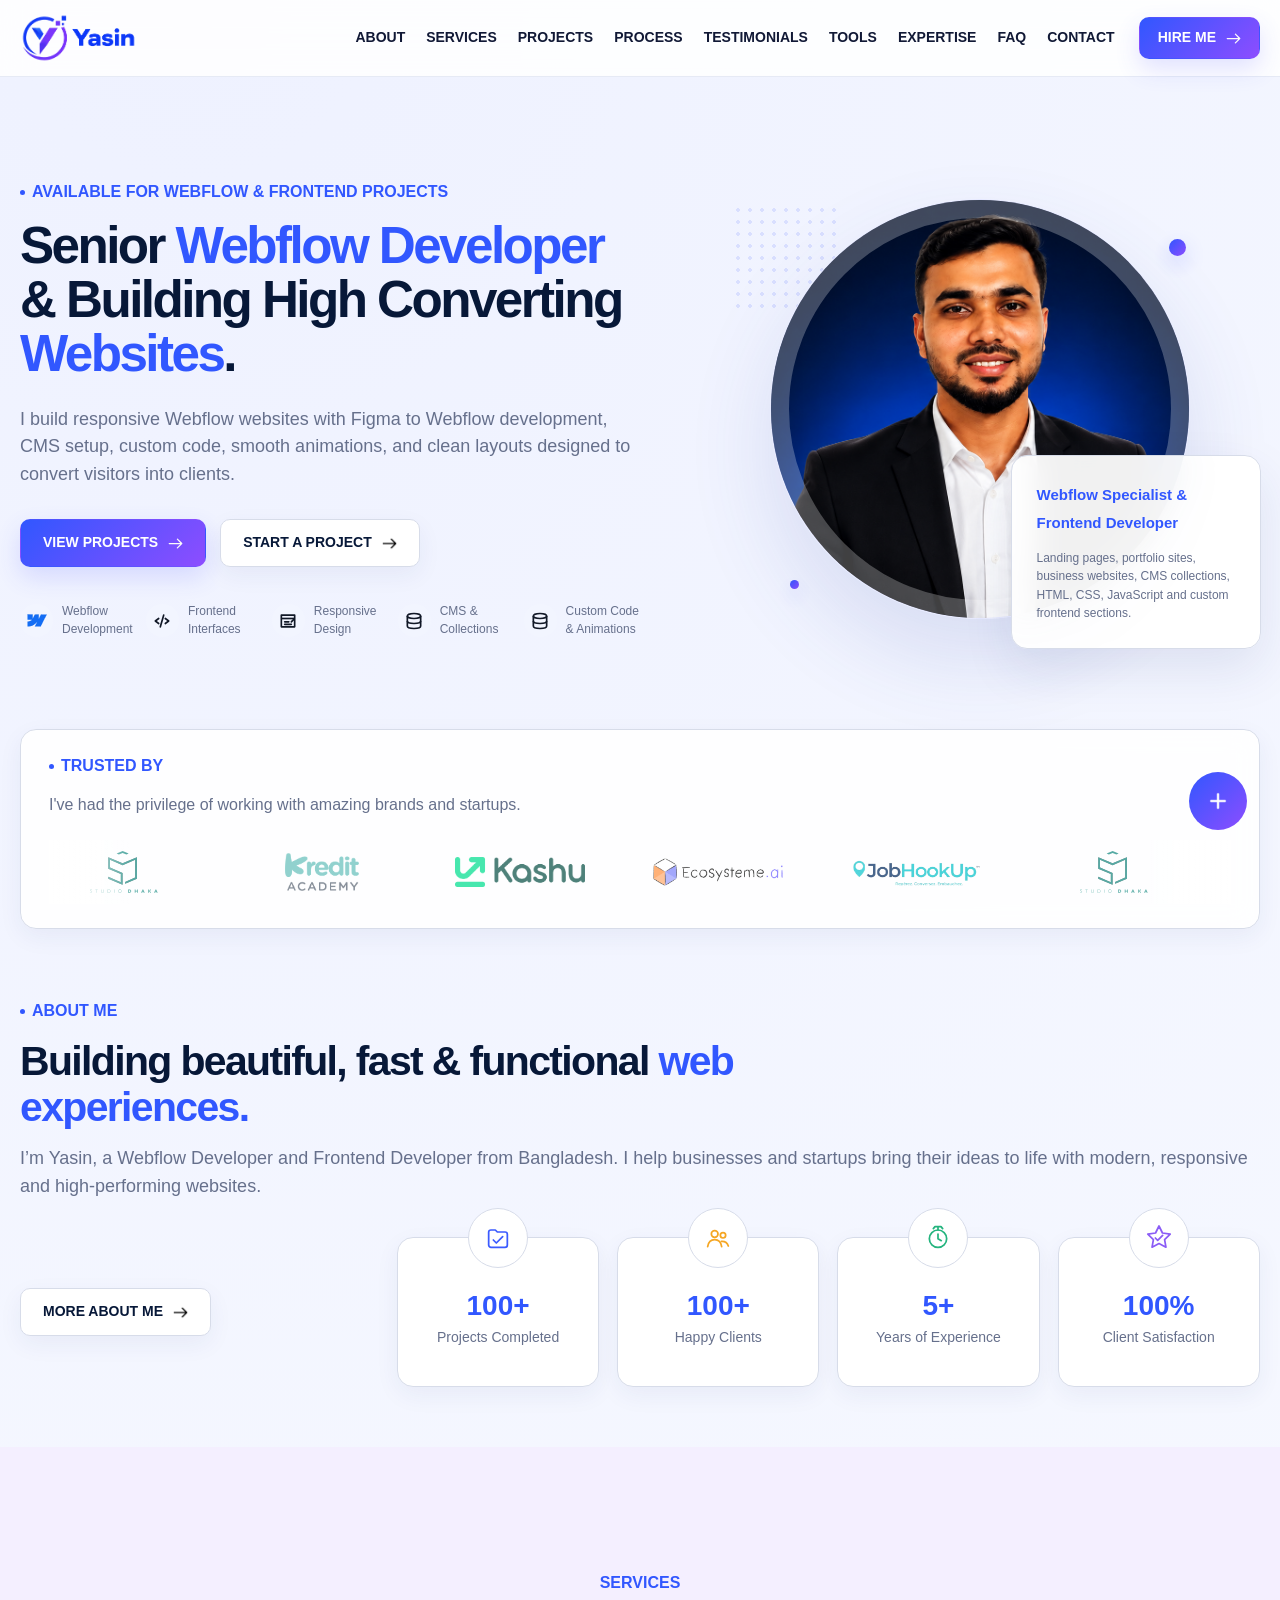
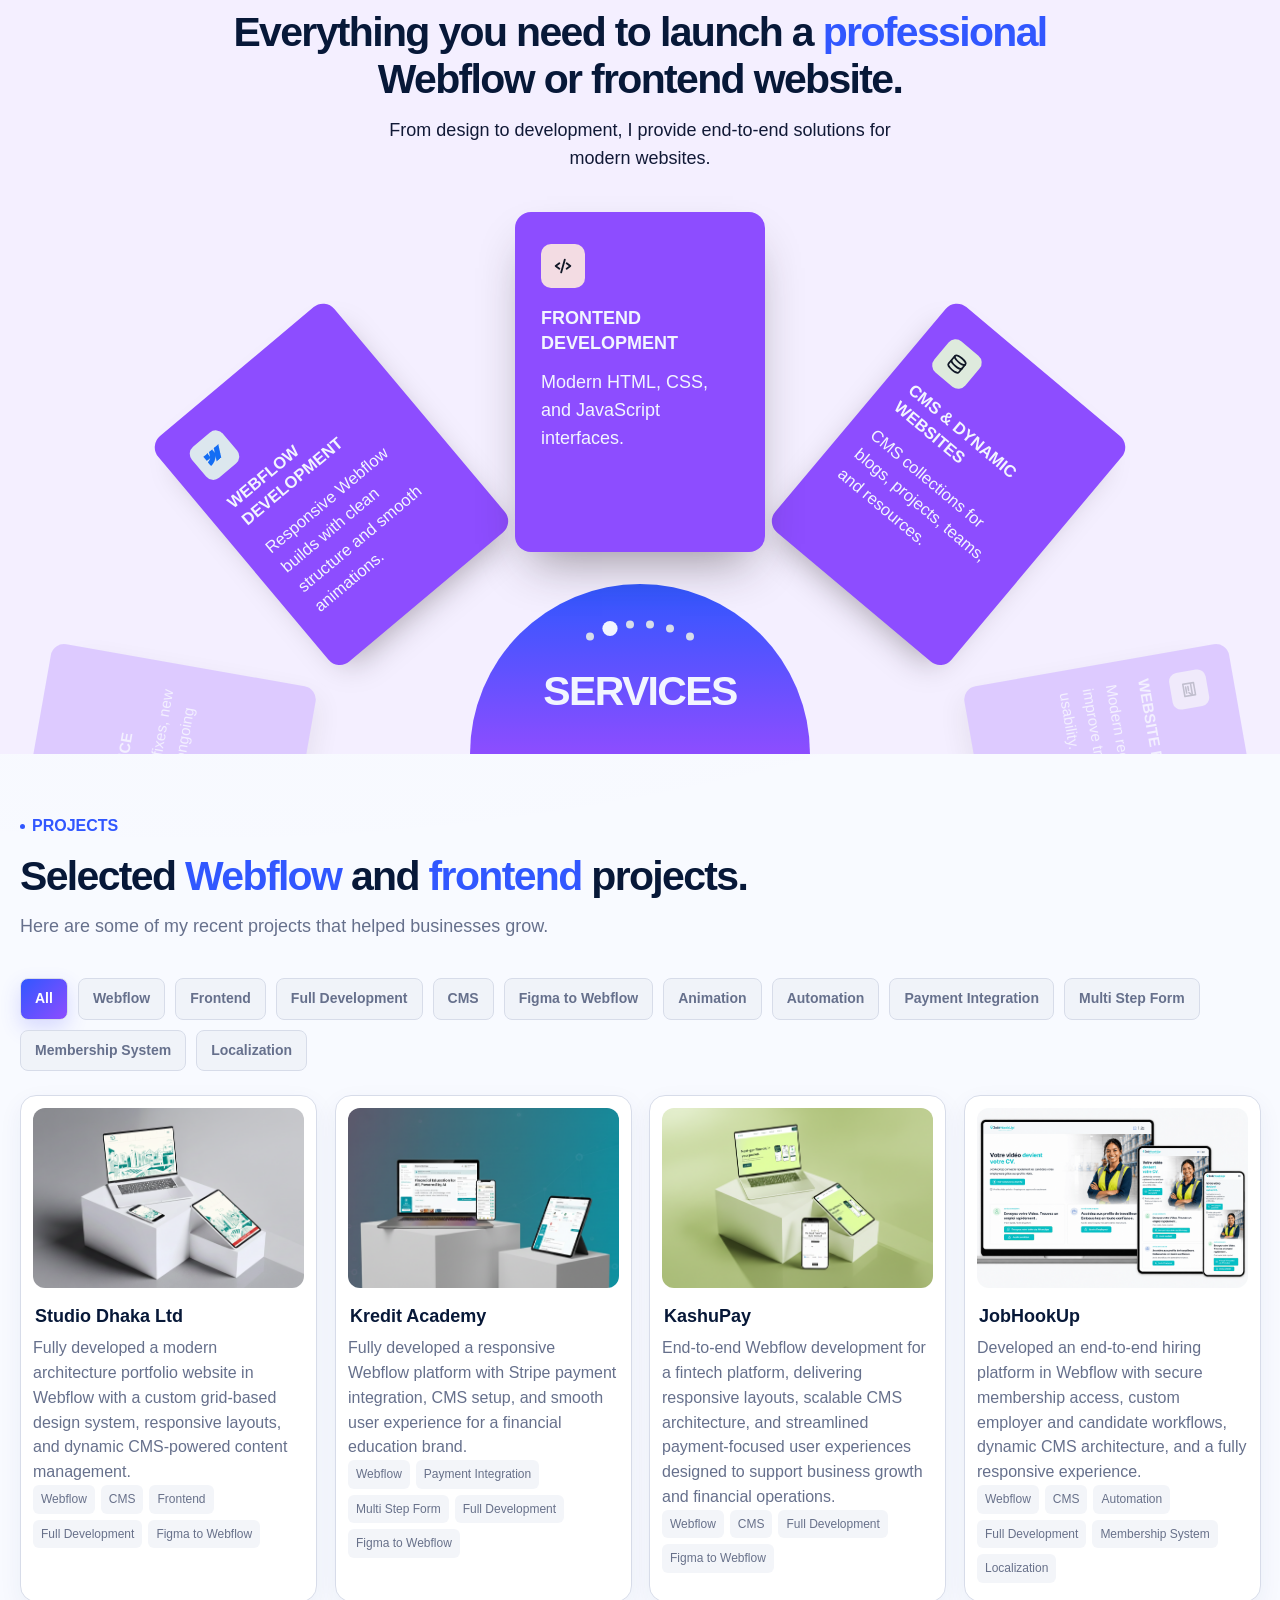
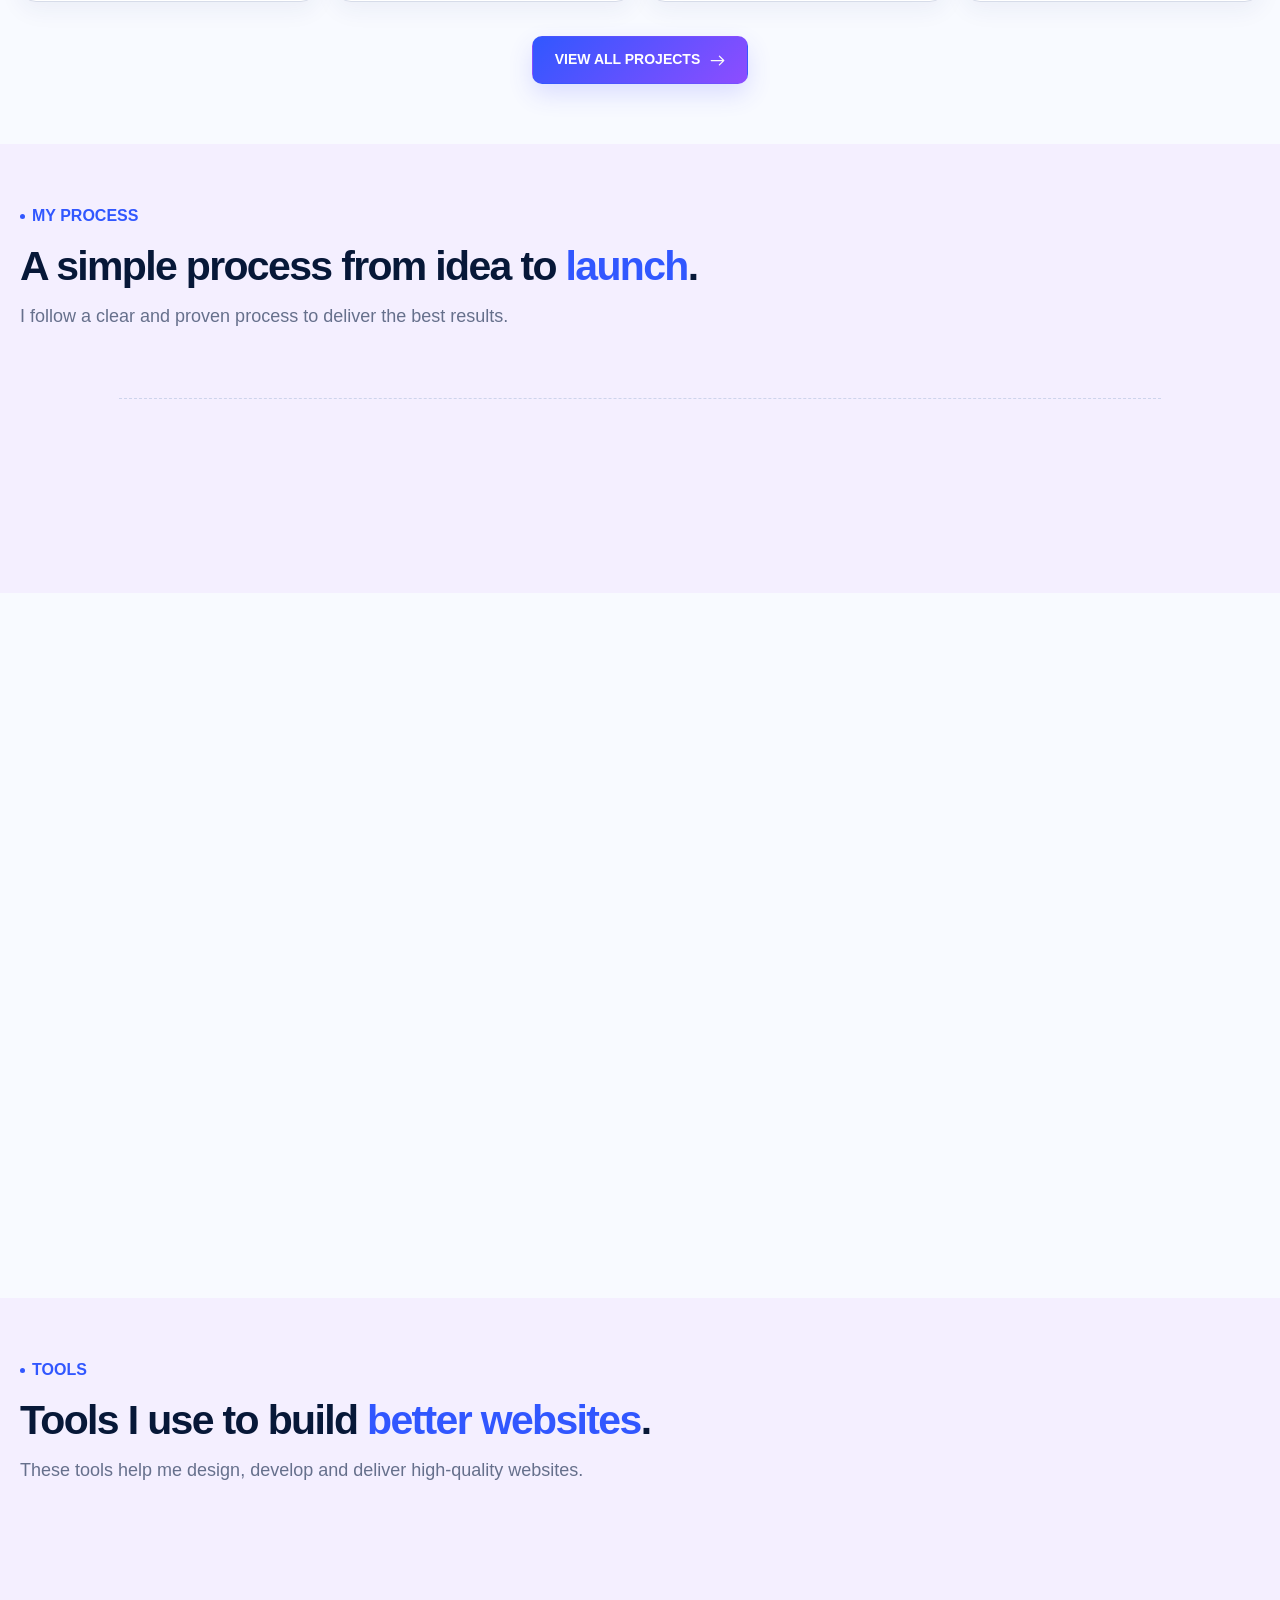
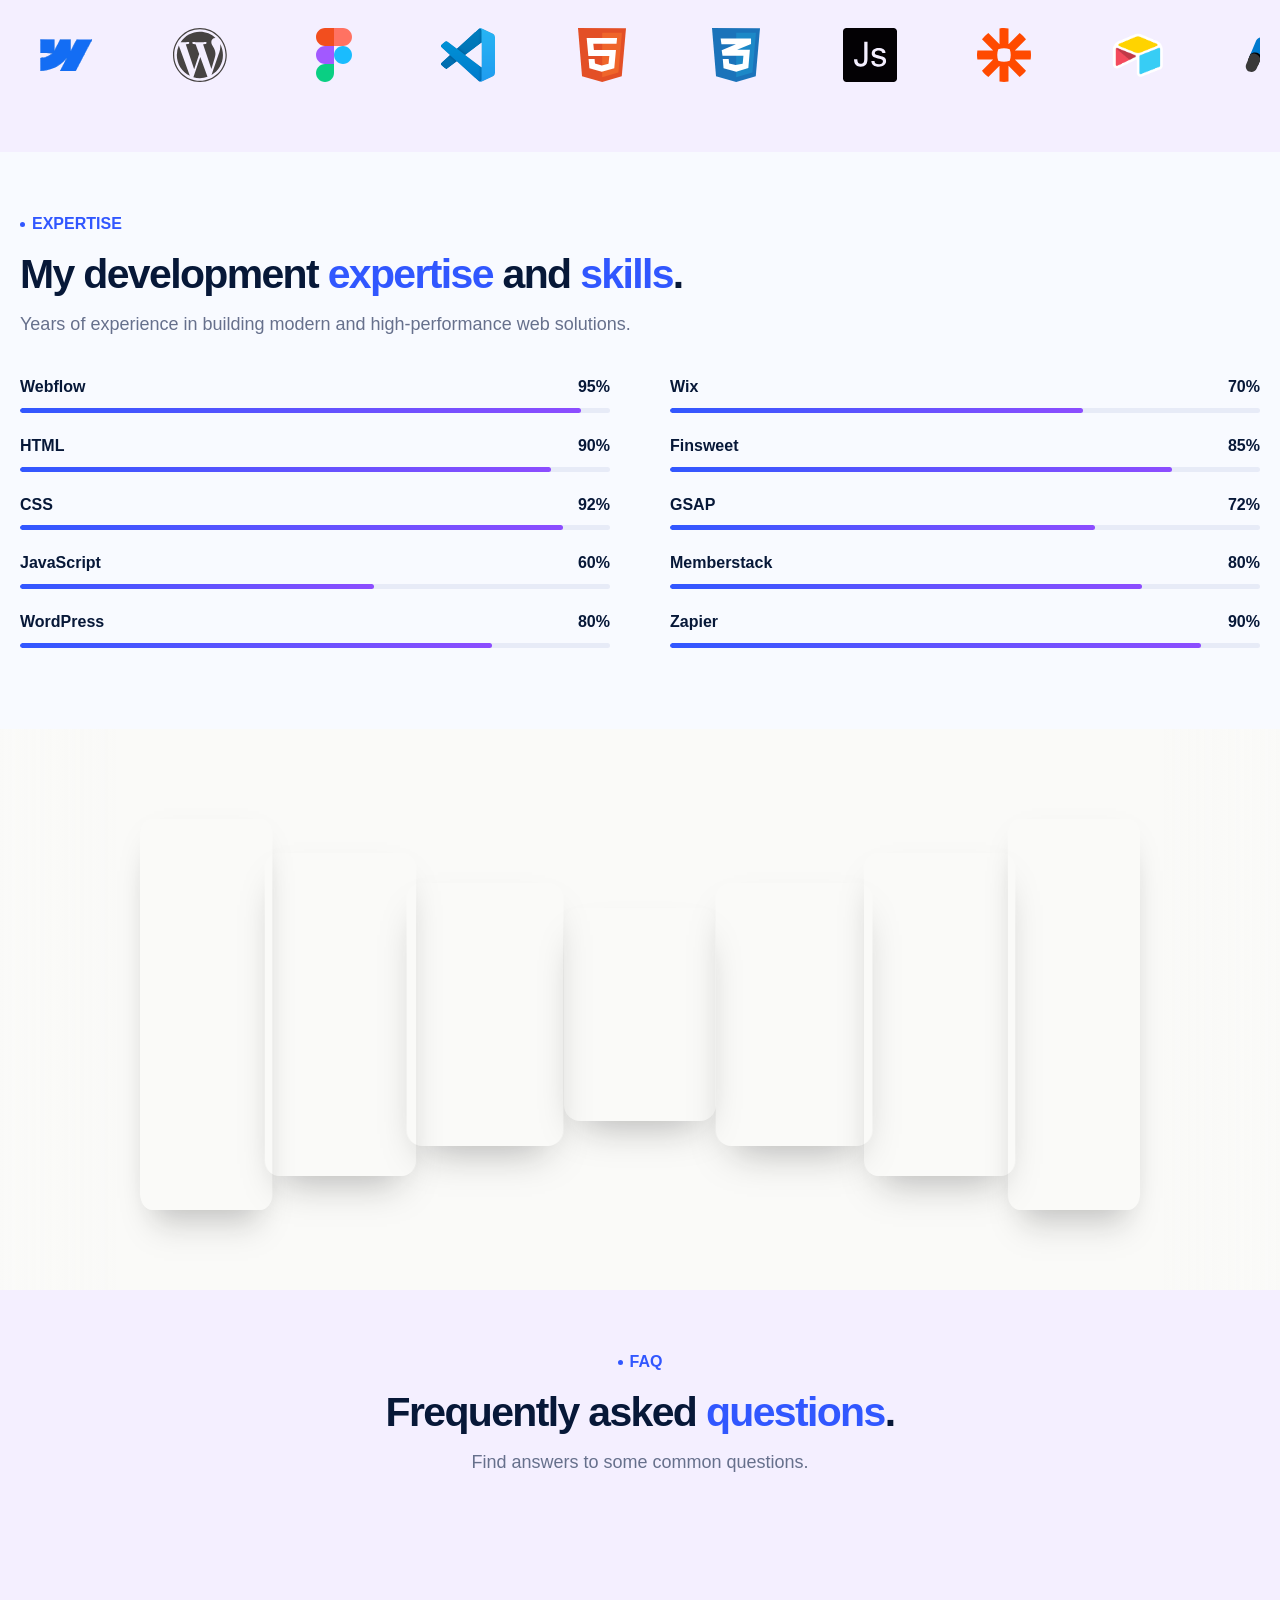
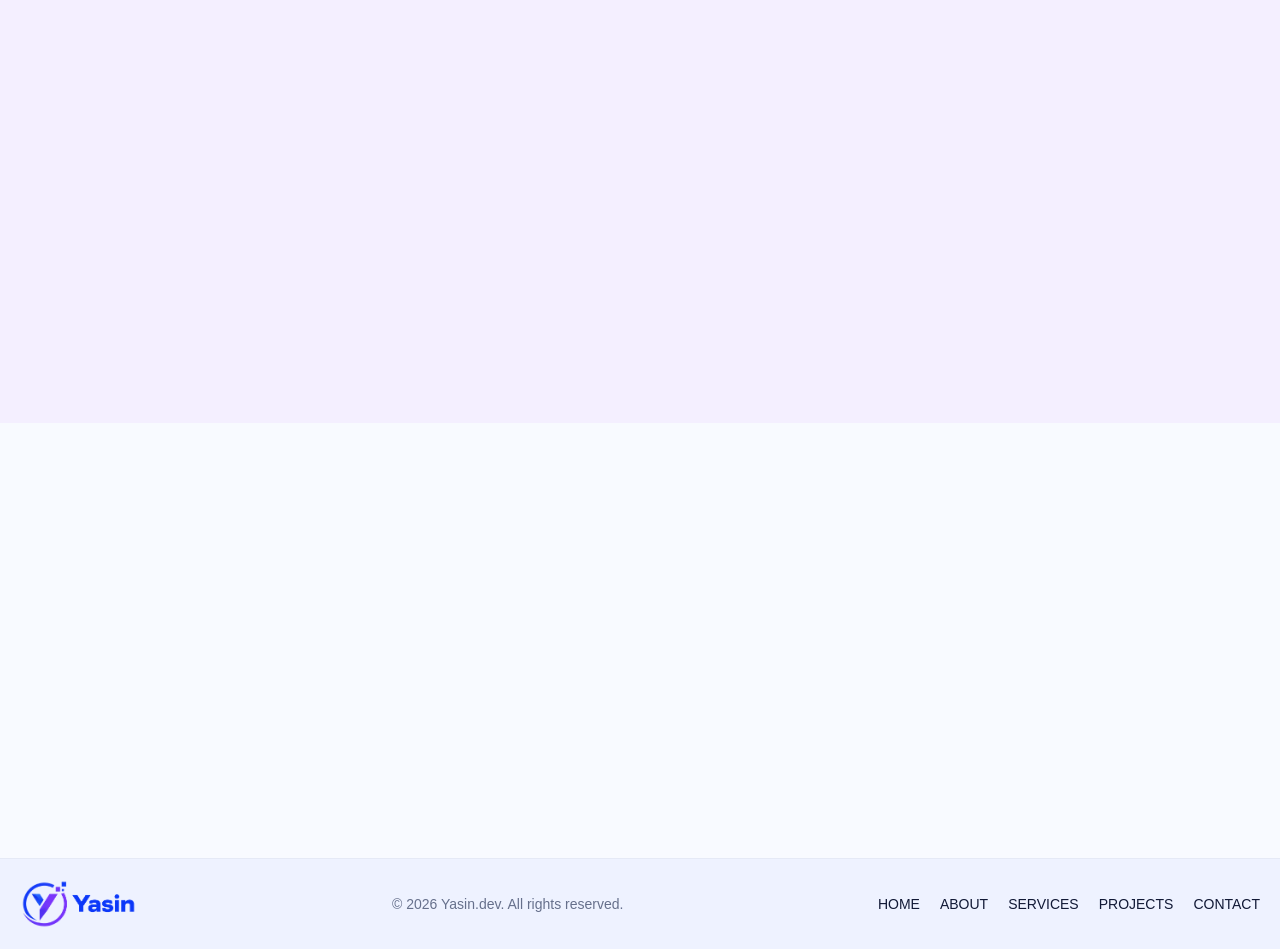
==== commit c7145229: "Version 1.0.2" ====
--- a/Index.html
+++ b/Index.html
@@ -5,13 +5,13 @@
     <meta name="viewport" content="width=device-width, initial-scale=1.0" />
     <link rel="stylesheet" href="Style.css">
 
-    <title>Yasin - Webflow Developer | Frontend Developer & Finsweet Expert</title>
-    <link rel="icon" type="image/png" href="./Assets/favicon.png">
+    <title>Yasin - Webflow Developer for Hire</title>
+    <link rel="icon" type="image/png" href="./Assets/Yasin Protfolio Fav Icon.png">
     <link rel="apple-touch-icon" href="./Assets/apple-touch-icon.png">
     <meta name="description"
         content="Yasin is a Webflow Developer and Frontend Developer specializing in Finsweet CMS, GSAP animations, responsive websites, custom code, and Webflow development for startups and businesses.">
     <meta name="keywords"
-        content="Yasin Webflow Developer, Yasin.dev, Webflow Developer Bangladesh, Freelance Webflow Developer, Figma to Webflow Developer, Webflow CMS Developer, Frontend Developer Bangladesh, Webflow Expert, Webflow Animation, Webflow Automation">
+        content="Yasin Webflow Developer, Webflow Developer, Yasin.dev, Webflow Developer Bangladesh, Freelance Webflow Developer, Figma to Webflow Developer, Webflow CMS Developer, Frontend Developer Bangladesh, Webflow Expert, Webflow Animation, Webflow Automation">
     <meta name="robots" content="index, follow">
 
     <link rel="canonical" href="https://imyasin.dev/">
@@ -26,6 +26,220 @@
     <meta name="twitter:title" content="Yasin.dev | Webflow Developer in Bangladesh">
     <meta name="twitter:description" content="Webflow and frontend developer from Bangladesh specializing in Figma to Webflow, CMS, responsive websites, animations, and full website development.">
     <meta name="twitter:image" content="https://imyasin.dev/Assets/twitter-card.png">
+
+    <!-- ============================================= -->
+    <!-- Person Schema — identifies Yasin as the professional -->
+    <!-- ============================================= -->
+    <script type="application/ld+json">
+    {
+    "@context": "https://schema.org",
+    "@type": "Person",
+    "name": "Yasin",
+    "url": "https://imyasin.dev/",
+    "image": "https://imyasin.dev/Assets/og-image.png",
+    "jobTitle": "Senior Webflow Developer & Frontend Developer",
+    "description": "Yasin is a Senior Webflow Developer and Frontend Developer specializing in Figma to Webflow development, CMS setup, custom code, and GSAP animations.",
+    "address": {
+        "@type": "PostalAddress",
+        "addressLocality": "Dhaka",
+        "addressCountry": "BD"
+    },
+    "email": "mailto:REPLACE_WITH_YOUR_EMAIL",
+    "sameAs": [
+        "https://www.facebook.com/md.yasinhossain.5245",
+        "https://www.youtube.com/@YasinStack"
+
+    ],
+    "knowsAbout": [
+        "Webflow Development",
+        "Frontend Development",
+        "Figma to Webflow",
+        "CMS Development",
+        "GSAP Animation",
+        "Finsweet",
+        "Responsive Web Design"
+    ],
+    "worksFor": {
+        "@type": "Organization",
+        "name": "Yasin.dev"
+    }
+    }
+    </script>
+
+    <!-- ============================================= -->
+    <!-- WebSite Schema — identifies the site itself -->
+    <!-- ============================================= -->
+    <script type="application/ld+json">
+    {
+    "@context": "https://schema.org",
+    "@type": "WebSite",
+    "name": "Yasin - Webflow Developer",
+    "url": "https://imyasin.dev/",
+    "description": "Yasin is a Webflow Developer and Frontend Developer specializing in Finsweet CMS, GSAP animations, responsive websites, and custom code.",
+    "inLanguage": "en",
+    "publisher": {
+        "@type": "Person",
+        "name": "Yasin"
+    }
+    }
+    </script>
+
+    <!-- ============================================= -->
+    <!-- ProfessionalService Schema — services offered -->
+    <!-- ============================================= -->
+    <script type="application/ld+json">
+    {
+    "@context": "https://schema.org",
+    "@type": "ProfessionalService",
+    "name": "Yasin - Webflow Development Services",
+    "image": "https://imyasin.dev/Assets/og-image.png",
+    "url": "https://imyasin.dev/",
+    "priceRange": "$50 - $5000",
+    "areaServed": "Worldwide",
+    "address": {
+        "@type": "PostalAddress",
+        "addressLocality": "Dhaka",
+        "addressCountry": "BD"
+    },
+    "founder": {
+        "@type": "Person",
+        "name": "Yasin"
+    },
+    "hasOfferCatalog": {
+        "@type": "OfferCatalog",
+        "name": "Webflow & Frontend Development Services",
+        "itemListElement": [
+        {
+            "@type": "Offer",
+            "itemOffered": {
+            "@type": "Service",
+            "name": "Webflow Development",
+            "description": "Responsive Webflow builds with clean structure and smooth animations."
+            }
+        },
+        {
+            "@type": "Offer",
+            "itemOffered": {
+            "@type": "Service",
+            "name": "Frontend Development",
+            "description": "Custom frontend interfaces built with HTML, CSS, and JavaScript."
+            }
+        },
+        {
+            "@type": "Offer",
+            "itemOffered": {
+            "@type": "Service",
+            "name": "Figma to Webflow",
+            "description": "Pixel-accurate conversion of Figma designs into live Webflow websites."
+            }
+        },
+        {
+            "@type": "Offer",
+            "itemOffered": {
+            "@type": "Service",
+            "name": "CMS Development",
+            "description": "Webflow CMS collections and dynamic content setup."
+            }
+        }
+        ]
+    },
+    "review": [
+        {
+        "@type": "Review",
+        "author": {
+            "@type": "Person",
+            "name": "David Wilson"
+        },
+        "reviewRating": {
+            "@type": "Rating",
+            "ratingValue": "5"
+        },
+        "reviewBody": "Excellent Webflow skills and responsive communication. The final website looks premium and performs very well."
+        },
+        {
+        "@type": "Review",
+        "author": {
+            "@type": "Person",
+            "name": "Olivia Bennett"
+        },
+        "reviewRating": {
+            "@type": "Rating",
+            "ratingValue": "5"
+        },
+        "reviewBody": "Rabiul communicated excellently, and was readily available to help us. Unfortunately the issue we needed to resolve was outside of his expertise. We thank him for his effort."
+        }
+    ],
+    "aggregateRating": {
+        "@type": "AggregateRating",
+        "ratingValue": "5",
+        "reviewCount": "2"
+    }
+    }
+    </script>
+
+    <!-- ============================================= -->
+    <!-- FAQPage Schema — enables FAQ rich snippets in Google -->
+    <!-- Only the 4th answer was visible in the screenshot;   -->
+    <!-- replace the REPLACE_WITH_ANSWER placeholders below.  -->
+    <!-- ============================================= -->
+    <script type="application/ld+json">
+    {
+    "@context": "https://schema.org",
+    "@type": "FAQPage",
+    "mainEntity": [
+        {
+        "@type": "Question",
+        "name": "Do you work with Webflow only?",
+        "acceptedAnswer": {
+            "@type": "Answer",
+            "text": "No, I work with both Webflow and frontend technologies like HTML, CSS, and JavaScript."
+        }
+        },
+        {
+        "@type": "Question",
+        "name": "Can you make the site responsive?",
+        "acceptedAnswer": {
+            "@type": "Answer",
+            "text": "Yes, every section is designed for desktop, tablet, and mobile screens."
+        }
+        },
+        {
+        "@type": "Question",
+        "name": "Can I update content later?",
+        "acceptedAnswer": {
+            "@type": "Answer",
+            "text": "Yes, CMS and reusable sections can be set up so you can update easily."
+        }
+        },
+        {
+        "@type": "Question",
+        "name": "Do you provide support after launch?",
+        "acceptedAnswer": {
+            "@type": "Answer",
+            "text": "Yes, I provide post-launch support, maintenance and website updates after delivery."
+        }
+        }
+    ]
+    }
+    </script>
+
+    <!-- ============================================= -->
+    <!-- BreadcrumbList Schema — helps Google show site hierarchy -->
+    <!-- ============================================= -->
+    <script type="application/ld+json">
+    {
+    "@context": "https://schema.org",
+    "@type": "BreadcrumbList",
+    "itemListElement": [
+        {
+        "@type": "ListItem",
+        "position": 1,
+        "name": "Home",
+        "item": "https://imyasin.dev/"
+        }
+    ]
+    }
+    </script>
 </head>
 <body >
    
@@ -164,9 +378,7 @@
                     </div>
 
                     <h1>
-                        Webflow Developer &amp;
-                        <span>Figma to Webflow</span>
-                        Expert.
+                        Senior <span>Webflow Developer</span> &amp; Building High Converting <span>Websites</span>.
                     </h1>
 
                     <p class="hero-description">
@@ -304,8 +516,8 @@
 
                     <div class="hero-floating-card">
                         <strong>
-                            Webflow Developer &amp;
-                            Frontend Builder
+
+                            Webflow Specialist & Frontend Developer
                         </strong>
 
                         <p>
@@ -504,7 +716,7 @@
                         About Me
                     </div>
 
-                    <h2>
+                    <h2 style="max-width: 750px;">
                         Building beautiful, fast &amp; functional
                         <span>web experiences.</span>
                     </h2>
@@ -539,10 +751,10 @@
                     </div>
 
                     <!-- Statistics Start -->
-                    <div class="statistics-grid reveal reveal-right">
-
-                        <article class="statistic-card">
-                            <div class="statistic-icon icon-background-blue">
+                    <div class="statistics-grid reveal reveal-right about-cards-grid">
+
+                        <article class="statistic-card about-stats-card">
+                            <div class="statistic-icon">
                                 <img
                                     src="Assets/projects-completed.svg"
                                     alt=""
@@ -550,11 +762,11 @@
                                 >
                             </div>
 
-                            <strong>90+</strong>
+                            <strong>100+</strong>
                             <span>Projects Completed</span>
                         </article>
 
-                        <article class="statistic-card">
+                        <article class="statistic-card about-stats-card">
                             <div class="statistic-icon icon-background-yellow">
                                 <img
                                     src="Assets/happy-clients.svg"
@@ -563,11 +775,11 @@
                                 >
                             </div>
 
-                            <strong>85+</strong>
+                            <strong>100+</strong>
                             <span>Happy Clients</span>
                         </article>
 
-                        <article class="statistic-card">
+                        <article class="statistic-card about-stats-card">
                             <div class="statistic-icon icon-background-green">
                                 <img
                                     src="Assets/years-experience.svg"
@@ -576,11 +788,11 @@
                                 >
                             </div>
 
-                            <strong>4+</strong>
+                            <strong>5+</strong>
                             <span>Years of Experience</span>
                         </article>
 
-                        <article class="statistic-card">
+                        <article class="statistic-card about-stats-card">
                             <div class="statistic-icon icon-background-purple">
                                 <img
                                     src="Assets/client-satisfaction.svg"
@@ -609,7 +821,7 @@
              SERVICES SECTION START
         ================================== -->
        
-        <section class="section section-bg-light">
+        <section class="section section-bg-light" style="padding-bottom: 0px !important;" id="services">
             <div class="container">
                 <div class="wrap">
                     <div class="section-kicker">Services</div>
@@ -1412,6 +1624,19 @@
                                 <span>Webflow</span>
                             </div>
                             <!-- Tool Item End -->
+                             <!-- Tool Item Start -->
+                            <div
+                                class="tool-item"
+                                data-tooltip="WordPress"
+                            >
+                                <img
+                                    src="Assets/wordpress-icon.svg"
+                                    alt="WordPress"
+                                >
+
+                                <span>WordPress</span>
+                            </div>
+                            <!-- Tool Item End -->
 
 
                             <!-- Tool Item Start -->
@@ -1443,22 +1668,6 @@
                             </div>
                             <!-- Tool Item End -->
 
-
-                            <!-- Tool Item Start -->
-                            <div
-                                class="tool-item"
-                                data-tooltip="JavaScript"
-                            >
-                                <img
-                                    src="Assets/javascript.svg"
-                                    alt="JavaScript"
-                                >
-
-                                <span>JavaScript</span>
-                            </div>
-                            <!-- Tool Item End -->
-
-
                             <!-- Tool Item Start -->
                             <div
                                 class="tool-item"
@@ -1487,6 +1696,19 @@
                                 <span>CSS3</span>
                             </div>
                             <!-- Tool Item End -->
+                              <!-- Tool Item Start -->
+                            <div
+                                class="tool-item"
+                                data-tooltip="JavaScript"
+                            >
+                                <img
+                                    src="Assets/javascript.svg"
+                                    alt="JavaScript"
+                                >
+
+                                <span>JavaScript</span>
+                            </div>
+                            <!-- Tool Item End -->
 
 
                             <!-- Tool Item Start -->
@@ -1510,7 +1732,7 @@
                                 data-tooltip="Airtable"
                             >
                                 <img
-                                    src="Assets/airtable.svg"
+                                    src="Assets/Airtable-Emblem.png"
                                     alt="Airtable"
                                 >
 
@@ -1533,19 +1755,31 @@
                             </div>
                             <!-- Tool Item End -->
 
-
-                            <!-- Tool Item Start -->
-                            <div
+                             <!-- Tool Item Start -->
+                             <div
                                 class="tool-item"
-                                data-tooltip="WordPress"
-                            >
-                                <img
-                                    src="Assets/wordpress-icon.svg"
-                                    alt="WordPress"
-                                >
-
-                                <span>WordPress</span>
-                            </div>
+                                data-tooltip="Slack"
+                            >
+                                <img
+                                    src="Assets/slack logo.svg"
+                                    alt="Slack"
+                                >
+
+                                <span>Slack</span>
+                             </div>
+                            <!-- Tool Item End -->
+                             <!-- Tool Item Start -->
+                             <div
+                                class="tool-item"
+                                data-tooltip="Finsweet"
+                            >
+                                <img
+                                    src="Assets/finsweet logo.png"
+                                    alt="Finsweet"
+                                >
+
+                                <span>Finsweet</span>
+                             </div>
                             <!-- Tool Item End -->
 
                         </div>
@@ -1718,6 +1952,17 @@
         <!-- =================================
              EXPERTISE SECTION END
         ================================== -->
+        <!-- ==============================
+                Gallery Section Start
+         ==================================-->
+        <section class="gallery">
+            <div class="gallery-stage">
+                <div class="gallery-track" id="gallery-track"></div>
+            </div>
+        </section>
+        <!-- ==============================
+                Gallery Section End
+         ==================================-->
 
 
         <!-- =================================
@@ -1884,7 +2129,7 @@
         ================================== -->
         <section
             class="section faq-form-section"
-            id="faq"
+             id="contact"
         >
             <div class="container">
 
@@ -2014,7 +2259,7 @@
                         <!-- Budget Field End -->
 
                         <!-- Service Field Start -->
-                        <div class="form-group form-group-full">
+                        <div class="form-group">
                             <label for="service">
                                 Service Needed <span>*</span>
                             </label>
@@ -2067,7 +2312,7 @@
                                 </select>
 
                                 <img
-                                    src="Assets/select-arrow.svg"
+                                    src="Assets/arrow-down.png"
                                     alt=""
                                     class="select-icon"
                                     aria-hidden="true"
@@ -2077,6 +2322,74 @@
                             <small class="form-error"></small>
                         </div>
                         <!-- Service Field End -->
+
+                        <!-- Country Field Start -->
+                        <div class="form-group">
+                            <label for="country">
+                                Country <span>*</span>
+                            </label>
+
+                            <div class="select-wrapper">
+                                <select
+                                    id="country"
+                                    name="country"
+                                    required
+                                >
+                                    <option
+                                        value=""
+                                        disabled
+                                        selected
+                                    >
+                                        Select your country
+                                    </option>
+
+                                    <option value="Australia">Australia</option>
+                                    <option value="Bangladesh">Bangladesh</option>
+                                    <option value="Belgium">Belgium</option>
+                                    <option value="Brazil">Brazil</option>
+                                    <option value="Canada">Canada</option>
+                                    <option value="China">China</option>
+                                    <option value="Denmark">Denmark</option>
+                                    <option value="France">France</option>
+                                    <option value="Germany">Germany</option>
+                                    <option value="India">India</option>
+                                    <option value="Indonesia">Indonesia</option>
+                                    <option value="Ireland">Ireland</option>
+                                    <option value="Italy">Italy</option>
+                                    <option value="Japan">Japan</option>
+                                    <option value="Malaysia">Malaysia</option>
+                                    <option value="Mexico">Mexico</option>
+                                    <option value="Netherlands">Netherlands</option>
+                                    <option value="New Zealand">New Zealand</option>
+                                    <option value="Nigeria">Nigeria</option>
+                                    <option value="Norway">Norway</option>
+                                    <option value="Pakistan">Pakistan</option>
+                                    <option value="Philippines">Philippines</option>
+                                    <option value="Saudi Arabia">Saudi Arabia</option>
+                                    <option value="Singapore">Singapore</option>
+                                    <option value="South Africa">South Africa</option>
+                                    <option value="South Korea">South Korea</option>
+                                    <option value="Spain">Spain</option>
+                                    <option value="Sweden">Sweden</option>
+                                    <option value="Switzerland">Switzerland</option>
+                                    <option value="United Arab Emirates">United Arab Emirates</option>
+                                    <option value="United Kingdom">United Kingdom</option>
+                                    <option value="United States">United States</option>
+                                    <option value="Other">Other</option>
+
+                                </select>
+
+                                <img
+                                    src="Assets/arrow-down.png"
+                                    alt=""
+                                    class="select-icon"
+                                    aria-hidden="true"
+                                >
+                            </div>
+
+                            <small class="form-error"></small>
+                        </div>
+                        <!-- Country Field End -->
 
                         <!-- Message Field Start -->
                         <div class="form-group form-group-full">
@@ -2155,7 +2468,6 @@
         ================================== -->
         <section
             class="section contact-section section-bg-light"
-            id="contact"
         >
             <div class="container">
 
@@ -2299,7 +2611,7 @@
                         premium.
                     </h2>
 
-                    <p>
+                    <p style="max-width: 600px; margin-left: auto; margin-right: auto;">
                         Send your project details, design file, or reference website and I will help you turn it into a clean, responsive website.
                     </p>
 
@@ -2366,42 +2678,49 @@
 
     <!-- ================================
      FLOATING CONTACT BUTTON START
-================================= -->
-    <div
+    ================================= -->
+        <div
         class="floating-contact collapsed"
         id="floatingContact"
     >
-        <!-- Call Button Start -->
-        <a
-            class="floating-contact-action floating-contact-call"
-            href="tel:+8801609894871"
-            aria-label="Call me"
-            title="Call me"
-        >
-            <img
-                src="Assets/phone-call.png"
-                alt=""
-                aria-hidden="true"
+        <!-- Contact Menu Start -->
+        <div class="floating-contact-menu" id="floatingContactMenu">
+
+            <!-- Call Button Start -->
+            <a
+                class="floating-contact-action floating-contact-call"
+                href="tel:+8801609894871"
+                aria-label="Call me"
+                title="Call me"
             >
-        </a>
-        <!-- Call Button End -->
-
-        <!-- WhatsApp Button Start -->
-        <a
-            class="floating-contact-action floating-contact-whatsapp"
-            href="https://wa.me/8801609894871?text=Hello%2C%20I%20would%20like%20to%20discuss%20a%20website%20project."
-            target="_blank"
-            rel="noopener noreferrer"
-            aria-label="Contact me on WhatsApp"
-            title="Contact me on WhatsApp"
-        >
-            <img
-                src="Assets/whatsapp.png"
-                alt=""
-                aria-hidden="true"
+                <img
+                    src="Assets/phone-call.png"
+                    alt=""
+                    aria-hidden="true"
+                >
+            </a>
+            <!-- Call Button End -->
+
+            <!-- WhatsApp Button Start -->
+            <a
+                class="floating-contact-action floating-contact-whatsapp"
+                href="https://wa.me/8801609894871?text=Hello%2C%20I%20would%20like%20to%20discuss%20a%20website%20project."
+                target="_blank"
+                rel="noopener noreferrer"
+                aria-label="Contact me on WhatsApp"
+                title="Contact me on WhatsApp"
             >
-        </a>
-        <!-- WhatsApp Button End -->
+                <img
+                    src="Assets/whatsapp.png"
+                    alt=""
+                    aria-hidden="true"
+                >
+            </a>
+            <!-- WhatsApp Button End -->
+
+        </div>
+        <!-- Contact Menu End -->
+
 
         <!-- Main Toggle Button Start -->
         <button
@@ -2410,7 +2729,7 @@
             type="button"
             aria-label="Open contact options"
             aria-expanded="false"
-            aria-controls="floatingContact"
+            aria-controls="floatingContactMenu"
         >
             <span class="floating-contact-main-icon">
                 <img
@@ -2421,7 +2740,7 @@
             </span>
         </button>
         <!-- Main Toggle Button End -->
-    </div>
+        </div>
     <!-- ================================
         FLOATING CONTACT BUTTON END
     ================================= -->
--- a/Style.css
+++ b/Style.css
@@ -178,7 +178,7 @@
 h1 {
     max-width: 760px;
     margin-bottom: 24px;
-    font-size: clamp(2.5rem, 4vw, 4.0rem);
+    font-size: clamp(2.3rem, 4vw, 3.5rem);
     line-height: 1.06;
     letter-spacing: -0.05em;
 }
@@ -903,6 +903,16 @@
         max-width: 110px;
         max-height: 36px;
     }
+    .hero-decoration-one {
+        top: 90px;
+        right: 41px;
+        width: 17px;
+        height: 17px;
+    }
+    .hero-decoration-two {
+        bottom: 91px;
+        left: 56px;
+    }
 }
 
 /* Mobile Landscape Responsive End */
@@ -976,6 +986,24 @@
     border: 1px solid var(--color-border);
     border-radius: var(--radius-medium);
     box-shadow: var(--shadow-small);
+}
+
+.about-stats-card{
+    min-height: 150px;
+    position: relative;
+    display: flex;
+    flex-direction: column;
+    align-items: center;
+    justify-content: center;
+}
+.about-stats-card div{
+    position: absolute;
+    top: -30px;
+    border-radius: 50% !important;
+    width: 60px;
+    height: 60px;
+    border: 1px solid var(--color-border);
+    background-color: var(--color-surface);
 }
 
 
@@ -2318,6 +2346,7 @@
     position: relative;
     width: 100%;
     padding: 30px;
+    box-shadow: var(--shadow-large);
     
 }
 
@@ -2404,8 +2433,7 @@
     position: absolute;
     top: 50%;
     right: 15px;
-    width: 14px;
-    height: 14px;
+    width: 20px;  
     object-fit: contain;
     pointer-events: none;
     transform: translateY(-50%);
@@ -2771,20 +2799,40 @@
 /* =================================
    FLOATING CONTACT BUTTON CSS START
 ================================= */
-
 .floating-contact {
     position: fixed;
     right: 26px;
     bottom: 70px;
     z-index: 90;
     display: flex;
+    flex-direction: column;
     align-items: center;
-    gap: 12px;
-}
-
+}
+/* Contact Menu Wrapper */
+.floating-contact-menu {
+    display: flex;
+    flex-direction: column;
+    align-items: center;
+    gap: 10px;
+    width: 73px;
+    max-height: 126px;
+    margin-bottom: 10px;
+    overflow: hidden;
+    opacity: 1;
+    visibility: visible;
+    transform: translateY(0);
+    transition:
+        max-height var(--transition-normal),
+        margin var(--transition-normal),
+        opacity var(--transition-normal),
+        visibility var(--transition-normal),
+        transform var(--transition-normal);
+}
+/* Action Buttons */
 .floating-contact-action,
 .floating-contact-main {
     display: grid;
+    position: relative;
     width: 58px;
     height: 58px;
     flex: 0 0 58px;
@@ -2792,20 +2840,17 @@
     border: 0;
     border-radius: 50%;
     place-items: center;
-    box-shadow:
-        0 12px 28px rgba(20, 31, 72, 0.2);
     transition:
         opacity var(--transition-normal),
         transform var(--transition-normal),
         box-shadow var(--transition-normal),
         filter var(--transition-normal);
 }
-
+/* Contact Action */
 .floating-contact-action {
-    position: relative;
     color: #ffffff;
 }
-
+/* Outline Effect */
 .floating-contact-action::before,
 .floating-contact-main::before {
     position: absolute;
@@ -2821,11 +2866,12 @@
     pointer-events: none;
 }
 
+
+/* Hover Effect */
 .floating-contact-action:hover,
 .floating-contact-main:hover {
     transform: translateY(-4px) scale(1.04);
-    box-shadow:
-        0 18px 36px rgba(20, 31, 72, 0.26);
+    
 }
 
 .floating-contact-action:hover::before,
@@ -2833,7 +2879,7 @@
     opacity: 1;
     transform: scale(1);
 }
-
+/* Call Button */
 .floating-contact-call {
     background:
         linear-gradient(
@@ -2842,11 +2888,10 @@
             #0ca76a 100%
         );
 }
-
 .floating-contact-call::before {
     border-color: rgba(16, 216, 131, 0.4);
 }
-
+/* WhatsApp Button */
 .floating-contact-whatsapp {
     background:
         linear-gradient(
@@ -2855,30 +2900,27 @@
             #1fbd5c 100%
         );
 }
-
 .floating-contact-whatsapp::before {
     border-color: rgba(37, 211, 102, 0.4);
 }
-
+/* Action Icons */
 .floating-contact-action img {
     width: 28px;
     height: 28px;
     object-fit: contain;
     filter: invert();
 }
-
+/* Main Toggle Button */
 .floating-contact-main {
-    position: relative;
     overflow: hidden;
     color: #ffffff;
     background: var(--gradient-primary);
     cursor: pointer;
 }
-
 .floating-contact-main::before {
     border-color: rgba(78, 87, 255, 0.35);
 }
-
+/* Main Button Icon */
 .floating-contact-main-icon {
     display: grid;
     width: 22px;
@@ -2888,94 +2930,148 @@
         transform var(--transition-normal);
     filter: invert();
 }
-
 .floating-contact-main-icon img {
     width: 100%;
     height: 100%;
     object-fit: contain;
 }
-
+/* Rotate Plus Icon When Open */
 .floating-contact:not(.collapsed)
 .floating-contact-main-icon {
     transform: rotate(45deg);
 }
-
+/* Collapsed Menu */
+.floating-contact.collapsed
+.floating-contact-menu {
+    max-height: 0;
+    margin-bottom: 0;
+    opacity: 0;
+    visibility: hidden;
+    transform: translateY(12px);
+    pointer-events: none;
+    
+}
+/* Open Menu */
+.floating-contact:not(.collapsed)
+.floating-contact-menu {
+    max-height: 147px;
+    margin-bottom: 10px;
+    opacity: 1;
+    visibility: visible;
+    transform: translateY(0);
+    pointer-events: auto;
+    padding-top: 10px;
+    padding-bottom: 10px;
+
+}
+/* Hidden Action Buttons */
 .floating-contact.collapsed
 .floating-contact-action {
     opacity: 0;
     transform:
-        translateX(28px)
-        scale(0.78);
+        translateY(15px)
+        scale(0.8);
     pointer-events: none;
 }
 
+
+/* Visible Action Buttons */
 .floating-contact:not(.collapsed)
 .floating-contact-action {
     opacity: 1;
     transform:
-        translateX(0)
+        translateY(0)
         scale(1);
-}
-
+    pointer-events: auto;
+}
+/* Opening Animation */
+.floating-contact:not(.collapsed)
 .floating-contact-action:nth-child(1) {
+    transition-delay: 40ms;
+}
+.floating-contact:not(.collapsed)
+.floating-contact-action:nth-child(2) {
     transition-delay: 80ms;
 }
-
-.floating-contact-action:nth-child(2) {
-    transition-delay: 40ms;
-}
-
+/* Closing Animation */
 .floating-contact.collapsed
 .floating-contact-action:nth-child(1),
 .floating-contact.collapsed
 .floating-contact-action:nth-child(2) {
     transition-delay: 0ms;
 }
-
-
 /* Mobile Landscape Start */
 @media screen and (max-width: 767px) {
     .floating-contact {
-        right: 20px;
+        right: 12px;
         bottom: 20px;
+    }
+    .floating-contact-menu {
+        width: 54px;
+        max-height: 118px;
         gap: 10px;
-    }
-
+        margin-bottom: 10px;
+    }
+    .floating-contact.collapsed
+    .floating-contact-menu {
+        max-height: 0;
+        margin-bottom: 0;
+    }
+    .floating-contact:not(.collapsed)
+    .floating-contact-menu {
+        max-height: 122px;
+        margin-bottom: 10px;
+    }
     .floating-contact-action,
     .floating-contact-main {
         width: 54px;
         height: 54px;
         flex-basis: 54px;
     }
-
     .floating-contact-action img {
         width: 26px;
         height: 26px;
     }
+    .about-cards-grid {
+        display: grid;
+        grid-gap: 45px !important;
+        margin-top: 24px;
+    }
 }
 /* Mobile Landscape End */
-
 
 /* Mobile Portrait Start */
 @media screen and (max-width: 479px) {
     .floating-contact {
-        right: 20px;
+        right: 12px;
         bottom: 20px;
+    }
+    .floating-contact-menu {
+        width: 70px;
+        max-height: 128px;
         gap: 8px;
-    }
-
+        margin-bottom: 8px;
+    }
+    .floating-contact.collapsed
+    .floating-contact-menu {
+        max-height: 0;
+        margin-bottom: 0;
+    }
+    .floating-contact:not(.collapsed)
+    .floating-contact-menu {
+        max-height: 128px;
+        margin-bottom: 8px;
+    }
     .floating-contact-action,
     .floating-contact-main {
         width: 50px;
         height: 50px;
         flex-basis: 50px;
     }
-
     .floating-contact-action img {
         width: 24px;
         height: 24px;
     }
-
     .floating-contact-main-icon {
         width: 20px;
         height: 20px;
@@ -2983,13 +3079,14 @@
 }
 /* Mobile Portrait End */
 
-
 /* Reduced Motion Support Start */
 @media (prefers-reduced-motion: reduce) {
+    .floating-contact-menu,
     .floating-contact-action,
     .floating-contact-main,
     .floating-contact-main-icon {
         transition-duration: 0.01ms !important;
+        transition-delay: 0ms !important;
     }
 }
 /* Reduced Motion Support End */
@@ -3405,3 +3502,116 @@
 /* =================================
    REDUCED MOTION SUPPORT END
 ================================= */
+
+
+.gallery{
+  position:relative;
+  width:100%;
+  padding:90px 0 80px;
+  overflow:hidden;
+  background:#FAFAF8;
+}
+ 
+/* soft fade at both edges so cards don't hard-cut at the viewport */
+.gallery::before,
+.gallery::after{
+  content:'';
+  position:absolute;
+  top:0;
+  bottom:0;
+  width:120px;
+  z-index:5;
+  pointer-events:none;
+}
+.gallery::before{
+  left:0;
+  background:linear-gradient(90deg, #FAFAF8, rgba(250,250,248,0));
+}
+.gallery::after{
+  right:0;
+  background:linear-gradient(270deg, #FAFAF8, rgba(250,250,248,0));
+}
+ 
+.gallery-stage{
+  perspective:1000px;
+  perspective-origin:50% 20%;
+  display:flex;
+  justify-content:center;
+}
+ 
+/* the wall itself — this NEVER animates or translates.
+   its child slots are fixed in position/rotation/size forever. */
+.gallery-track{
+  display:flex;
+  align-items:center;
+  gap:6px;
+}
+ 
+.gallery-slot{
+  position:relative;
+  flex-shrink:0;
+  border-radius:var(--radius-medium);
+  overflow:hidden;
+  box-shadow:0 20px 40px -18px rgba(20,20,20,.35);
+  transform-style:preserve-3d;
+  transition:transform .4s ease;
+}
+ 
+.gallery-slot:hover{
+  transform:translateY(-6px) !important;
+}
+ 
+/* the strip of images inside a fixed slot — THIS is what slides */
+.strip{
+  display:flex;
+  height:100%;
+  width:max-content;
+  animation-name:slide;
+  animation-timing-function:linear;
+  animation-iteration-count:infinite;
+  will-change:transform;
+}
+ 
+.gallery:hover .strip{
+  /*animation-play-state:paused;*/
+}
+ 
+@keyframes slide{
+  from{ transform:translateX(0); }
+  to{ transform:translateX(-50%); }
+}
+ 
+.strip img{
+  display:block;
+  height:100%;
+  width:var(--frame-w);
+  object-fit:cover;
+  flex-shrink:0;
+}
+
+@media (max-width:720px){
+  .gallery-stage{
+    display:flex;
+    justify-content:center;
+  }
+
+  .gallery-track{
+    display:block;
+    width:calc(100% - 40px) !important;
+    padding:0;
+  }
+
+  .gallery-slot{
+    width:100% !important;
+    height:500px !important;
+  }
+
+  .gallery{
+    padding:44px 0 40px;
+  }
+
+  .gallery::before,
+  .gallery::after{
+    display:none;
+  }
+}
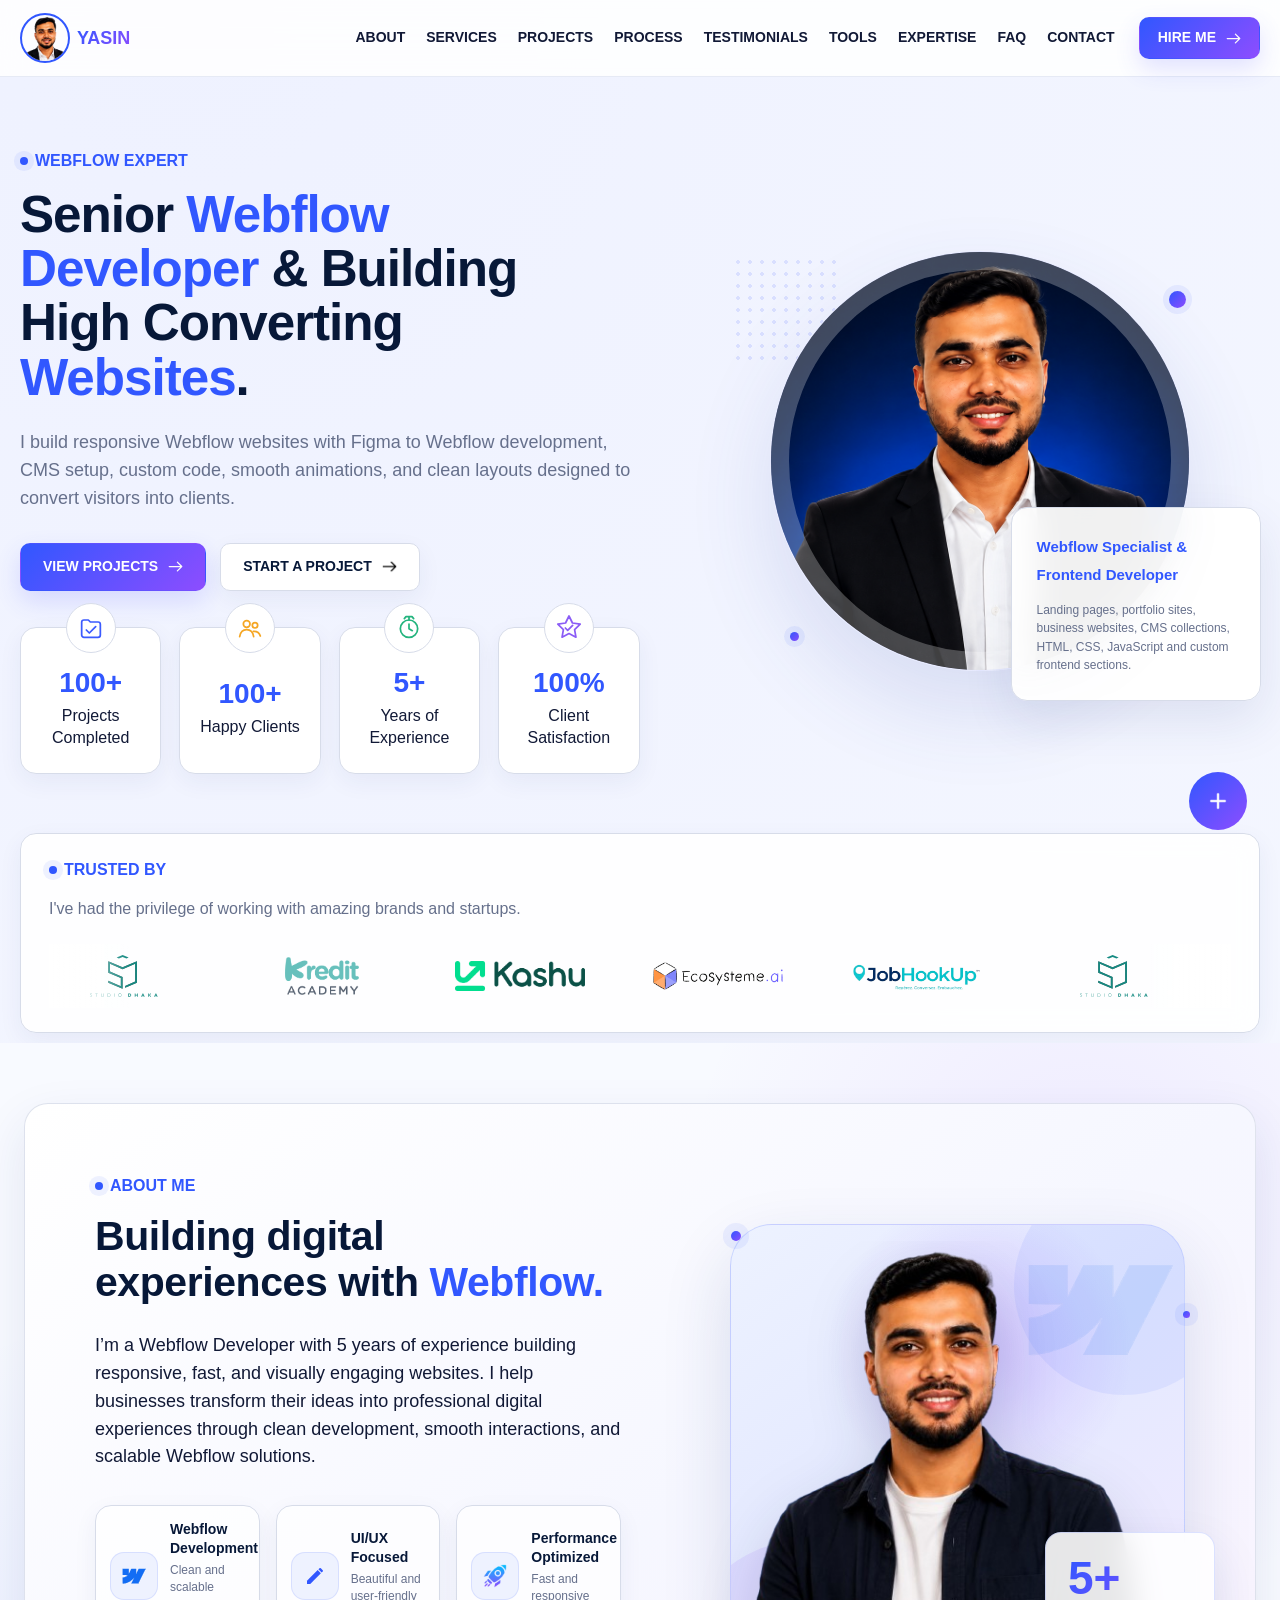
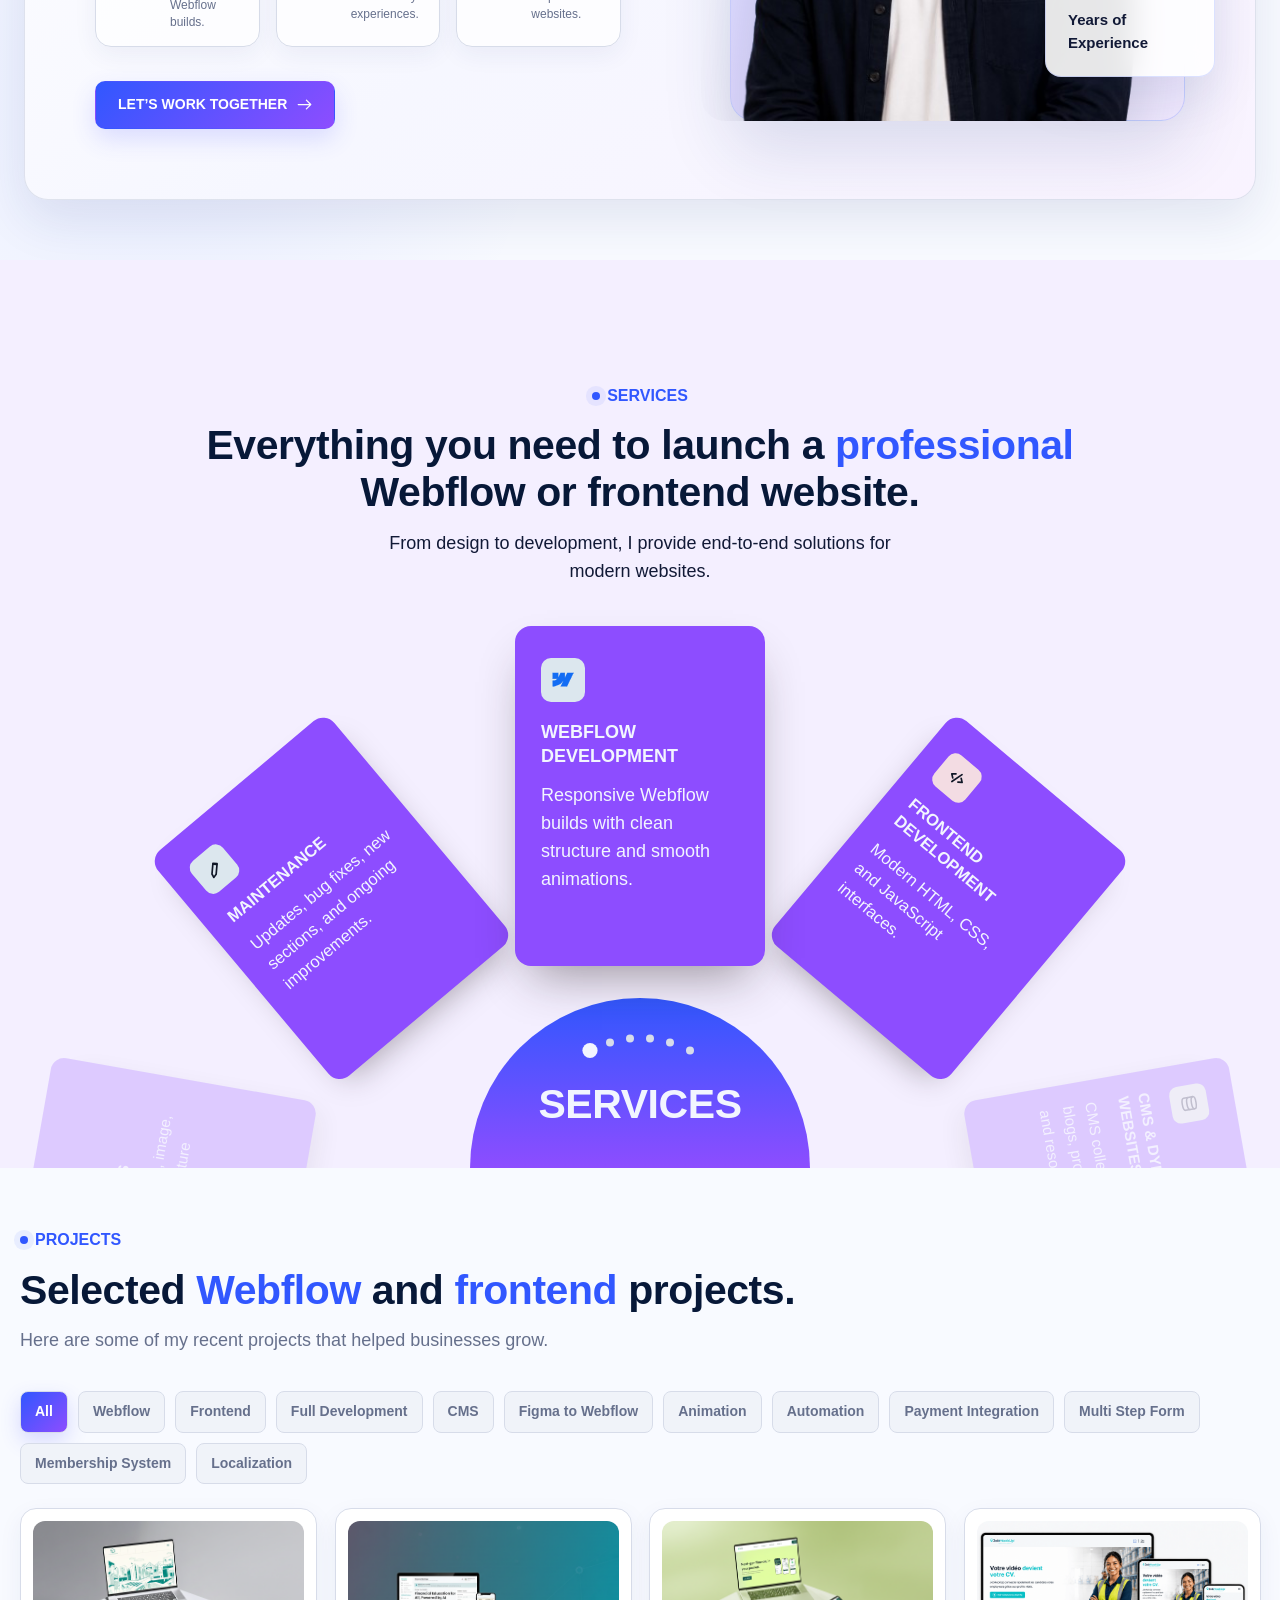
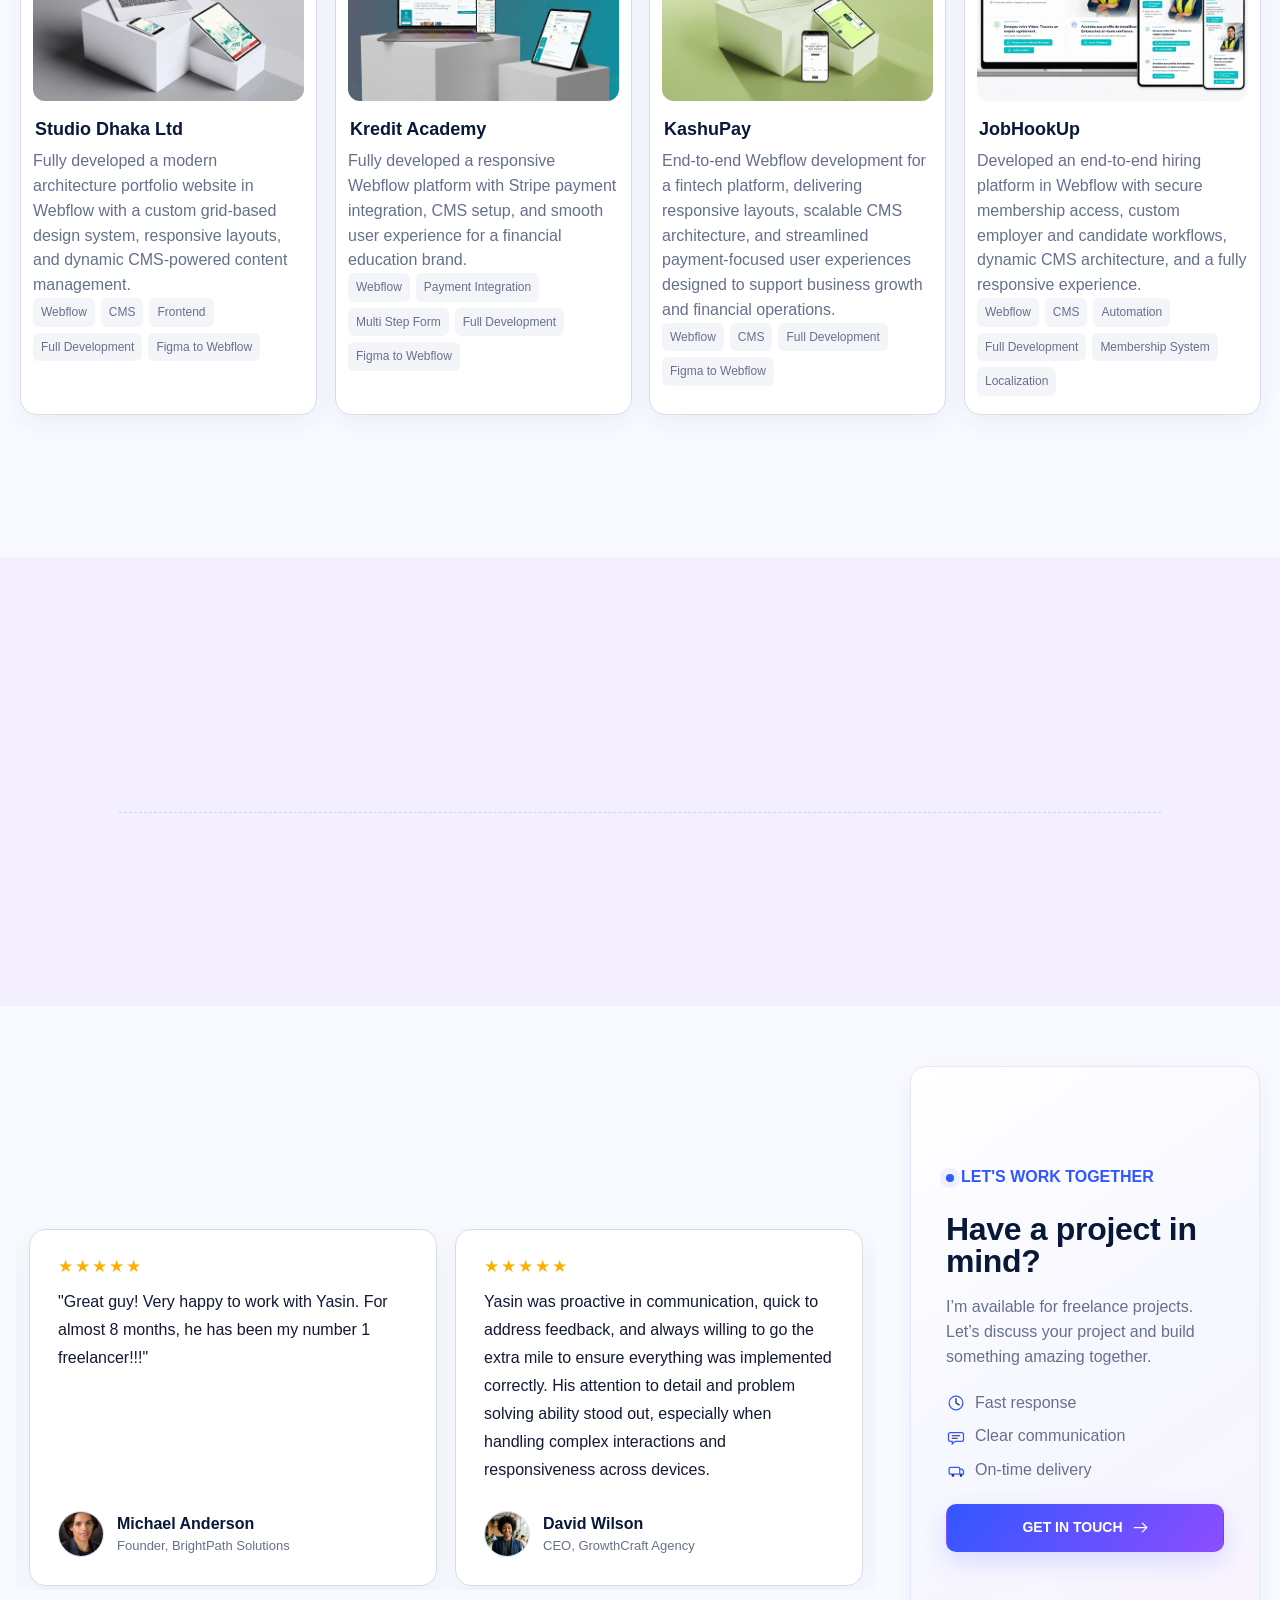
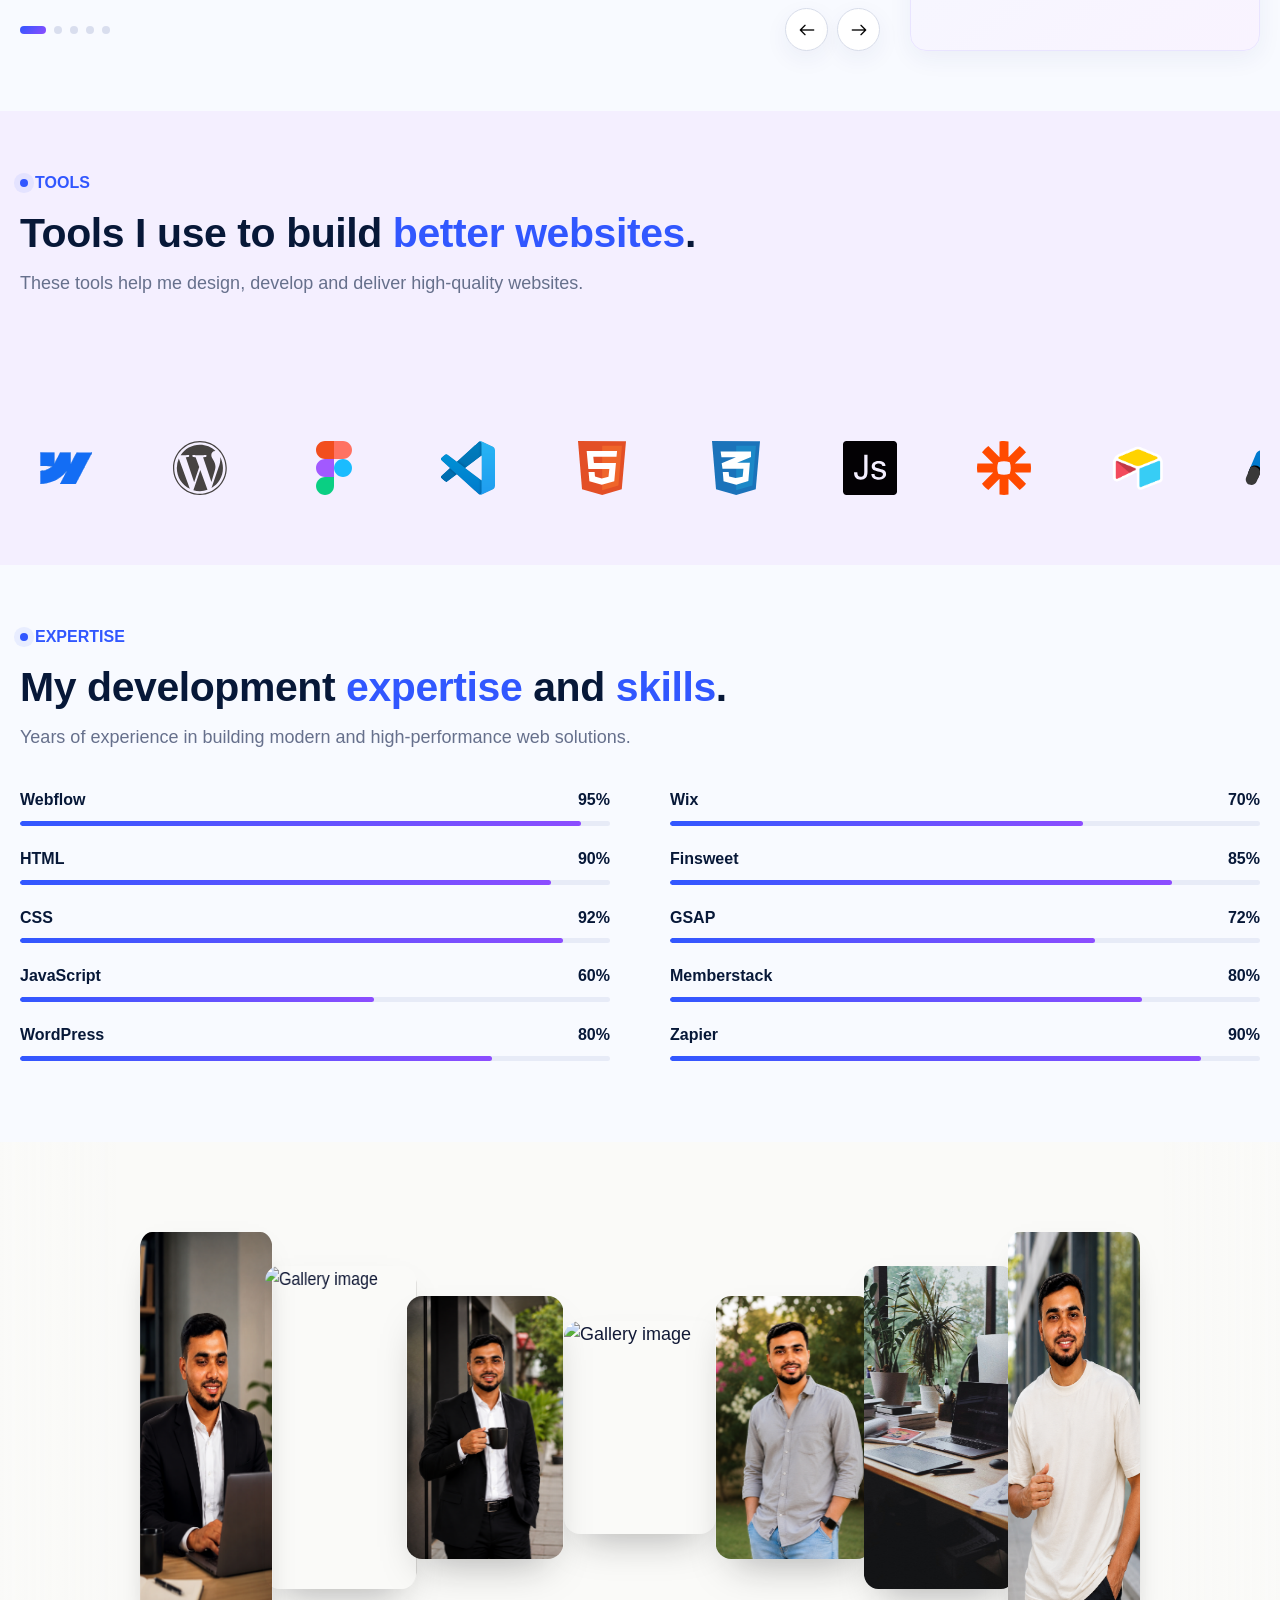
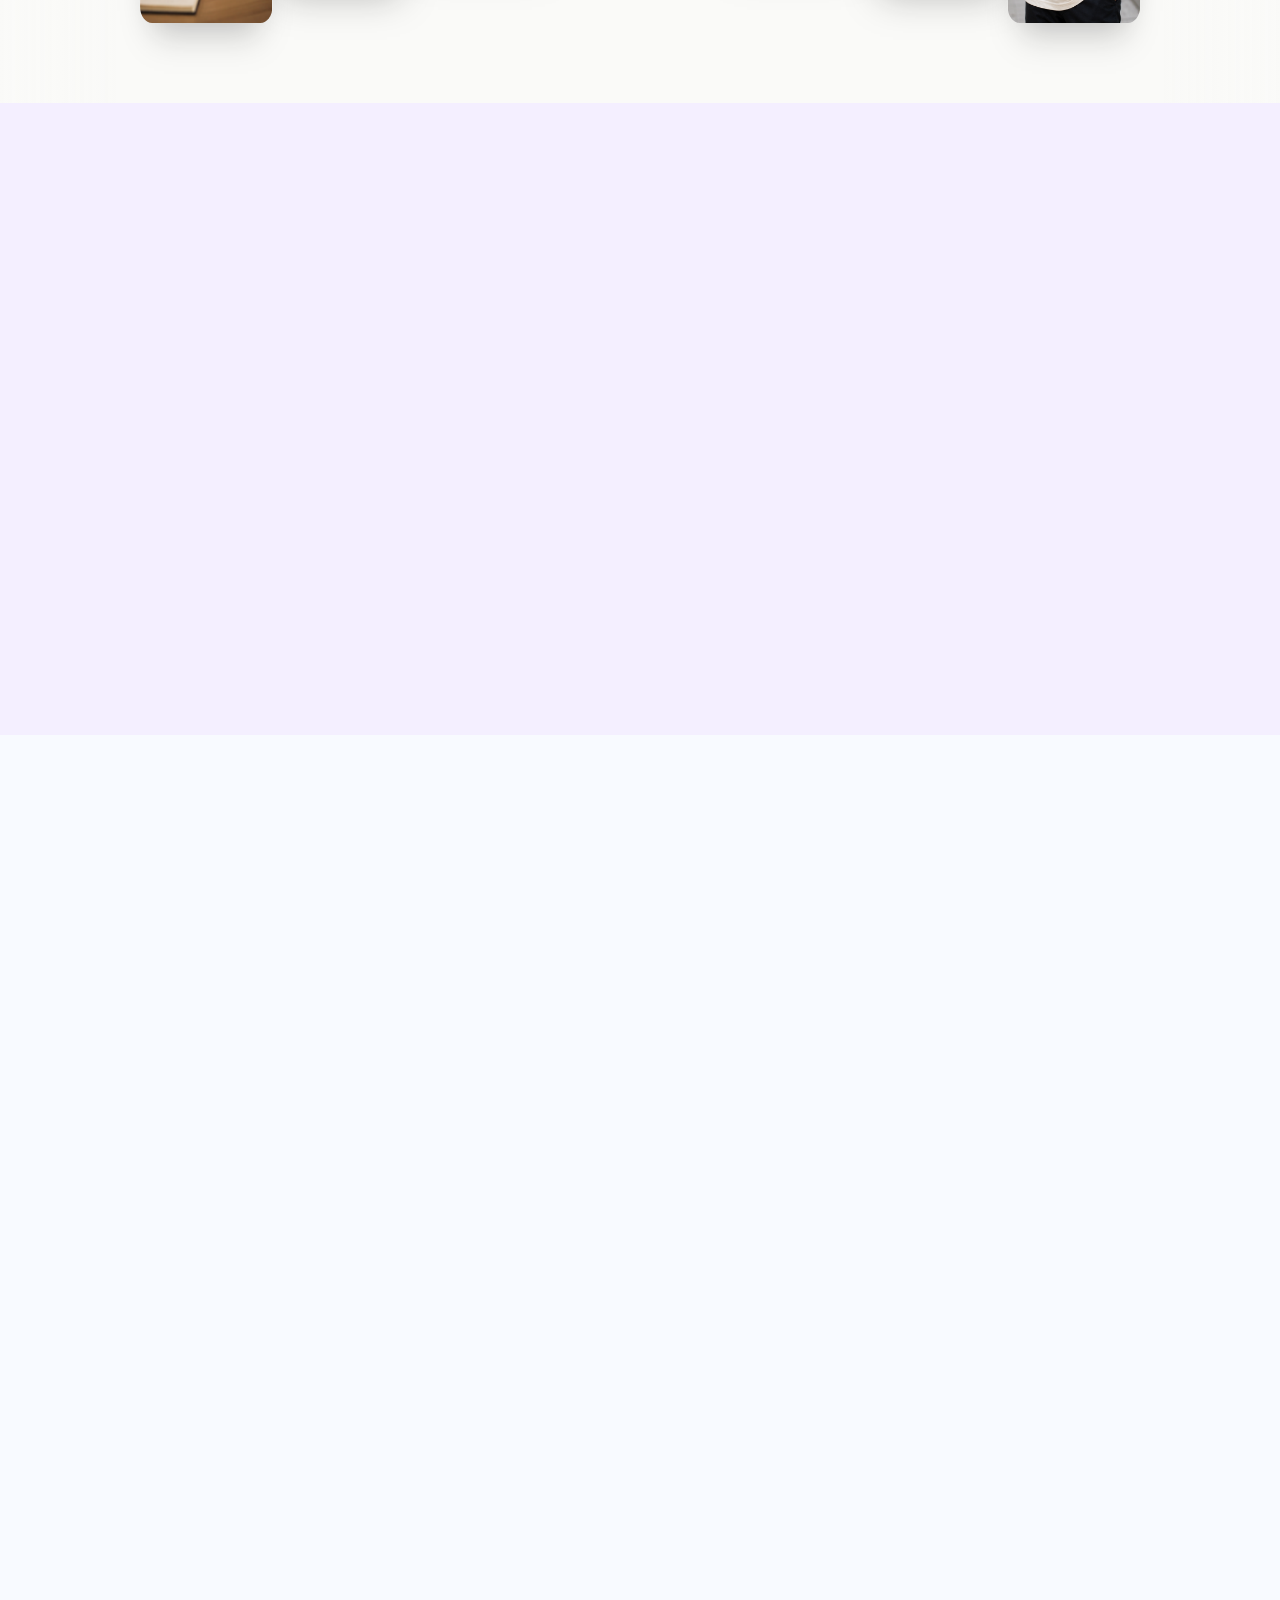
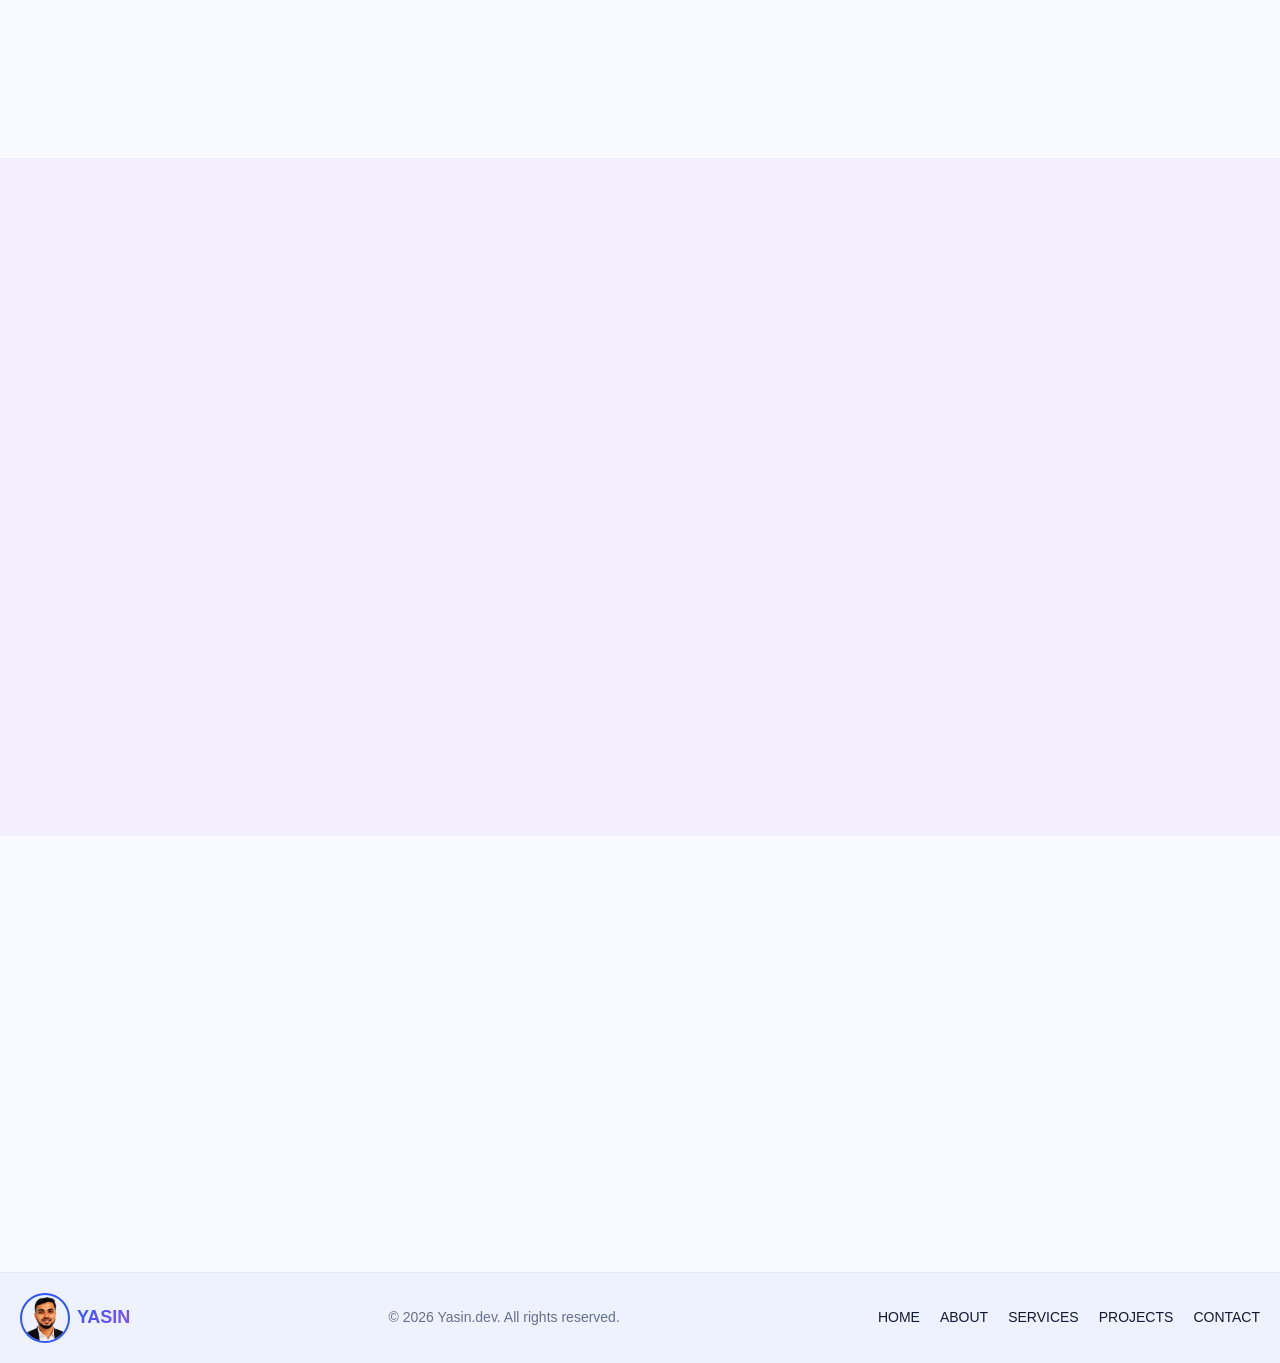
==== commit 97d55a7e: "Version 1.0.3" ====
--- a/Index.html
+++ b/Index.html
@@ -256,13 +256,12 @@
                 aria-label="Yasin.dev home"
             >
                 <img
-                    src="Assets/yasin-dev-logo.svg"
-                    alt=""
+                    src="Assets/Yasin_Protfolio_man-logo_Icon.png"
+                    alt="Yasin Logo"
                     class="site-logo-icon"
                     aria-hidden="true"
                 >
-
-                
+                <h3 class="gradient-text">YASIN</h3>
             </a>
             <!-- Logo End -->
 
@@ -374,7 +373,7 @@
 
                     <div class="eyebrow">
                         <span class="eyebrow-dot"></span>
-                        Available for Webflow &amp; Frontend projects
+                        Webflow Expert
                     </div>
 
                     <h1>
@@ -418,8 +417,66 @@
                             </span>
                         </a>
                     </div>
-
-                    <!-- Hero Features Start -->
+                    <!-- Statistics Start -->
+                    <div class="statistics-grid reveal reveal-right about-cards-grid">
+
+                        <article class="about-stats-card">
+                            <div class="statistic-icon">
+                                <img
+                                    src="Assets/projects-completed.svg"
+                                    alt=""
+                                    aria-hidden="true"
+                                >
+                            </div>
+
+                            <strong>100+</strong>
+                            <span>Projects Completed</span>
+                        </article>
+
+                        <article class="about-stats-card">
+                            <div class="statistic-icon icon-background-yellow">
+                                <img
+                                    src="Assets/happy-clients.svg"
+                                    alt=""
+                                    aria-hidden="true"
+                                >
+                            </div>
+
+                            <strong>100+</strong>
+                            <span>Happy Clients</span>
+                        </article>
+
+                        <article class="about-stats-card">
+                            <div class="statistic-icon icon-background-green">
+                                <img
+                                    src="Assets/years-experience.svg"
+                                    alt=""
+                                    aria-hidden="true"
+                                >
+                            </div>
+
+                            <strong>5+</strong>
+                            <span>Years of Experience</span>
+                        </article>
+
+                        <article class="about-stats-card">
+                            <div class="statistic-icon icon-background-purple">
+                                <img
+                                    src="Assets/client-satisfaction.svg"
+                                    alt=""
+                                    aria-hidden="true"
+                                >
+                            </div>
+
+                            <strong>100%</strong>
+                            <span>Client Satisfaction</span>
+                        </article>
+
+                    </div>
+                    <!-- Statistics End -->
+
+
+                    <!-- Hero Features Start 
                     <div class="hero-features">
 
                         <div class="hero-feature">
@@ -493,7 +550,7 @@
                         </div>
 
                     </div>
-                    <!-- Hero Features End -->
+                    Hero Features End -->
 
                 </div>
                 <!-- Hero Content End -->
@@ -699,122 +756,147 @@
              BRAND SECTION END
         ================================== -->
 
-
-        <!-- =================================
-             ABOUT SECTION START
-        ================================== -->
-        <section
-            class="section about-section"
-            id="about"
-        >
-            <div class="container">
-
-                <!-- Section Header Start -->
-                <div class="section-header reveal">
+        <!-- About Section Start -->
+        <section class="about-section" id="about">
+            <div class="about-container">
+
+                <!-- About Content Start -->
+                <div class="about-content">
+
                     <div class="section-kicker">
-                        <span></span>
-                        About Me
-                    </div>
-
-                    <h2 style="max-width: 750px;">
-                        Building beautiful, fast &amp; functional
-                        <span>web experiences.</span>
+                                <span></span>
+                                About Me
+                    </div>
+
+                    <h2 class="about-heading">
+                        Building digital experiences with
+                        <span>Webflow.</span>
                     </h2>
 
-                    <p>
-                        I’m Yasin, a Webflow Developer and Frontend Developer
-                        from Bangladesh. I help businesses and startups bring
-                        their ideas to life with modern, responsive and
-                        high-performing websites.
+                    <p class="about-description">
+                        I’m a Webflow Developer with 5 years of experience
+                        building responsive, fast, and visually engaging websites.
+                        I help businesses transform their ideas into professional
+                        digital experiences through clean development, smooth
+                        interactions, and scalable Webflow solutions.
                     </p>
+
+                    <!-- About Features Start -->
+                    <div class="about-features">
+
+                        <!-- Feature Item Start -->
+                        <div class="about-feature">
+                            <div class="about-feature-icon">
+                                <img
+                                    src="Assets/Webflow_icon.svg"
+                                    alt="Webflow development icon"
+                                    loading="lazy"
+                                >
+                            </div>
+
+                            <div class="about-feature-text">
+                                <h3>Webflow Development</h3>
+                                <p>Clean and scalable Webflow builds.</p>
+                            </div>
+                        </div>
+                        <!-- Feature Item End -->
+
+                        <!-- Feature Item Start -->
+                        <div class="about-feature">
+                            <div class="about-feature-icon">
+                                <img
+                                    src="Assets/ui-ux-pencil-icon.svg"
+                                    alt="UI and UX icon"
+                                    loading="lazy"
+                                >
+                            </div>
+
+                            <div class="about-feature-text">
+                                <h3>UI/UX Focused</h3>
+                                <p>Beautiful and user-friendly experiences.</p>
+                            </div>
+                        </div>
+                        <!-- Feature Item End -->
+
+                        <!-- Feature Item Start -->
+                        <div class="about-feature">
+                            <div class="about-feature-icon">
+                                <img
+                                    src="Assets/performance-optimization.png"
+                                    alt="Website performance icon"
+                                    loading="lazy"
+                                >
+                            </div>
+
+                            <div class="about-feature-text">
+                                <h3>Performance Optimized</h3>
+                                <p>Fast and responsive websites.</p>
+                            </div>
+                        </div>
+                        <!-- Feature Item End -->
+
+                    </div>
+                    <!-- About Features End -->
+                    <a
+                        href="#contact" class="about-button btn btn-primary">
+                                    Let’s Work Together
+                                    <span class="btn-icon-wrap">
+                                        <img
+                                            src="Assets/next-arrow-light.svg"
+                                            alt=""
+                                            class="btn-icon"
+                                            aria-hidden="true"
+                                        >
+                                    </span>
+                    </a>
+                
                 </div>
-                <!-- Section Header End -->
-
-                <div class="about-layout">
-
-                    <div class="about-action reveal reveal-left">
-                        <a
-                            href="#contact"
-                            class="btn btn-secondary"
+                <!-- About Content End -->
+
+                <!-- About Visual Start -->
+                <div class="about-visual">
+
+                    <div class="about-image-background"></div>
+
+                    <div class="about-webflow-shape" aria-hidden="true">
+                        <img src="Assets/Webflow_icon.svg" alt="">
+                    </div>
+
+                    <div class="about-image-wrapper">
+                        <img
+                            src="Assets/yasin-profile-image-bg-transparent.png"
+                            alt="Yasin Webflow developer"
+                            class="about-image"
+                            loading="lazy"
                         >
-                            More About Me
-
-                            <span class="btn-icon-wrap">
-                                <img
-                                    src="Assets/next-arrow-dark.png"
-                                    alt=""
-                                    class="btn-icon"
-                                    aria-hidden="true"
-                                >
-                            </span>
-                        </a>
-                    </div>
-
-                    <!-- Statistics Start -->
-                    <div class="statistics-grid reveal reveal-right about-cards-grid">
-
-                        <article class="statistic-card about-stats-card">
-                            <div class="statistic-icon">
-                                <img
-                                    src="Assets/projects-completed.svg"
-                                    alt=""
-                                    aria-hidden="true"
-                                >
-                            </div>
-
-                            <strong>100+</strong>
-                            <span>Projects Completed</span>
-                        </article>
-
-                        <article class="statistic-card about-stats-card">
-                            <div class="statistic-icon icon-background-yellow">
-                                <img
-                                    src="Assets/happy-clients.svg"
-                                    alt=""
-                                    aria-hidden="true"
-                                >
-                            </div>
-
-                            <strong>100+</strong>
-                            <span>Happy Clients</span>
-                        </article>
-
-                        <article class="statistic-card about-stats-card">
-                            <div class="statistic-icon icon-background-green">
-                                <img
-                                    src="Assets/years-experience.svg"
-                                    alt=""
-                                    aria-hidden="true"
-                                >
-                            </div>
-
-                            <strong>5+</strong>
-                            <span>Years of Experience</span>
-                        </article>
-
-                        <article class="statistic-card about-stats-card">
-                            <div class="statistic-icon icon-background-purple">
-                                <img
-                                    src="Assets/client-satisfaction.svg"
-                                    alt=""
-                                    aria-hidden="true"
-                                >
-                            </div>
-
-                            <strong>100%</strong>
-                            <span>Client Satisfaction</span>
-                        </article>
-
-                    </div>
-                    <!-- Statistics End -->
+                    </div>
+
+                    <div class="about-experience-card">
+                        <strong>5+</strong>
+
+                        <span>
+                            Years of
+                            <br>
+                            Experience
+                        </span>
+                    </div>
+
+                    <div
+                        class="about-floating-dot about-floating-dot-one"
+                        aria-hidden="true"
+                    ></div>
+
+                    <div
+                        class="about-floating-dot about-floating-dot-two"
+                        aria-hidden="true"
+                    ></div>
 
                 </div>
+                <!-- About Visual End -->
 
             </div>
         </section>
-        <!-- =================================
-             ABOUT SECTION END
-        ================================== -->
+        <!-- About Section End -->
 
 
         <!-- =================================
@@ -824,7 +906,10 @@
         <section class="section section-bg-light" style="padding-bottom: 0px !important;" id="services">
             <div class="container">
                 <div class="wrap">
-                    <div class="section-kicker">Services</div>
+                    <div class="section-kicker">
+                        <span></span>
+                        Services
+                    </div>
                     <h2 class="heading">Everything you need to launch a <span>professional</span> Webflow or frontend website.</h2>
                     <p class="subheading">From design to development, I provide end-to-end solutions for modern websites.</p>
             
@@ -2645,18 +2730,21 @@
     <footer class="site-footer">
         <div class="container footer-content">
 
+           <!-- Logo Start -->
             <a
-                href="#home"
+                href="/"
                 class="site-logo"
                 aria-label="Yasin.dev home"
             >
                 <img
-                    src="Assets/yasin-dev-logo.svg"
-                    alt=""
+                    src="Assets/Yasin_Protfolio_man-logo_Icon.png"
+                    alt="Yasin Logo"
                     class="site-logo-icon"
                     aria-hidden="true"
                 >
+                <h3 class="gradient-text">YASIN</h3>
             </a>
+            <!-- Logo End -->
 
             <p>
                 © 2026 Yasin.dev. All rights reserved.
--- a/Style.css
+++ b/Style.css
@@ -180,7 +180,7 @@
     margin-bottom: 24px;
     font-size: clamp(2.3rem, 4vw, 3.5rem);
     line-height: 1.06;
-    letter-spacing: -0.05em;
+    letter-spacing: -0.02em;
 }
 
 h1 span,
@@ -192,7 +192,7 @@
     margin-bottom: 14px;
     font-size: clamp(2rem, 3.2vw, 3rem);
     line-height: 1.14;
-    letter-spacing: -0.04em;
+    letter-spacing: -0.01em;
 }
 
 h3 {
@@ -241,14 +241,17 @@
     font-size: 16px;
     font-weight: 700;
     text-transform: uppercase;
+
 }
 .section-kicker span,
 .eyebrow-dot {
-    width: 5px;
-    height: 5px;
+    min-width: 8px;
+    height: 8px;
     flex: 0 0 5px;
     background: var(--color-primary);
     border-radius: 50%;
+    box-shadow:
+        0 0 0 6px rgba(49, 87, 255, 0.08);
 }
 
 .section-button-wrap {
@@ -401,19 +404,22 @@
 
 .site-logo-icon {
     height: 50px;
+    width: 50px;
+    border-radius: 50%;
     object-fit: contain;
-}
-
-.site-logo-text {
-    color: var(--color-heading);
-    font-size: 20px;
+    border: 2px solid var(--color-primary);
+}
+.gradient-text {
+    background: linear-gradient(
+        135deg,
+        #3157ff 0%,
+        #8d4dff 100%
+    );
+    background-clip: text;
+    -webkit-background-clip: text;
+    color: transparent;
+    -webkit-text-fill-color: transparent;
     font-weight: 800;
-    letter-spacing: -0.04em;
-}
-
-.site-logo-text span {
-    color: #9aa3ba;
-    font-weight: 600;
 }
 
 .desktop-navigation {
@@ -700,7 +706,8 @@
     position: absolute;
     background: var(--gradient-primary);
     border-radius: 50%;
-    box-shadow: 0 8px 20px rgba(65, 82, 255, 0.22);
+    box-shadow:
+        0 0 0 6px rgba(49, 87, 255, 0.08);
 }
 
 .hero-decoration-one {
@@ -829,7 +836,6 @@
     width: var(--brand-logo-width);
     min-width: var(--brand-logo-width);
     min-height: 64px;
-    opacity: 0.72;
     transition:
         opacity var(--transition-normal),
         background-color var(--transition-normal),
@@ -838,7 +844,6 @@
 }
 
 .brand-item:hover {
-    opacity: 1;
     transform: translateY(-4px) scale(1.04);
 }
 
@@ -865,21 +870,6 @@
 }
 
 /* Right To Left Animation End */
-
-
-/* Tablet Responsive Start */
-
-@media screen and (max-width: 991px) {
-    :root {
-        --brand-marquee-gap: 38px;
-        --brand-logo-width: 135px;
-        --brand-marquee-duration: 22s;
-        --brand-fade-width: 60px;
-    }
-}
-
-/* Tablet Responsive End */
-
 
 /* Mobile Landscape Responsive Start */
 
@@ -960,24 +950,20 @@
    BRAND CSS END
 ================================= */
 
-
 /* =================================
    ABOUT CSS START
 ================================= */
-
 .about-layout {
     display: grid;
     grid-template-columns: minmax(220px, 0.55fr) minmax(0, 1.45fr);
     align-items: center;
     gap: 50px;
 }
-
 .statistics-grid {
     display: grid;
     grid-template-columns: repeat(4, minmax(0, 1fr));
     gap: 18px;
 }
-
 .statistic-card,
 .project-card,
 .service-card,
@@ -987,23 +973,48 @@
     border-radius: var(--radius-medium);
     box-shadow: var(--shadow-small);
 }
-
 .about-stats-card{
-    min-height: 150px;
+    min-height: 140px;
     position: relative;
     display: flex;
     flex-direction: column;
     align-items: center;
     justify-content: center;
+    padding: 24px 10px;
+    text-align: center;
+    transition:
+        border-color var(--transition-normal),
+        box-shadow var(--transition-normal),
+        transform var(--transition-normal);
+     background: var(--color-surface);
+    border: 1px solid var(--color-border);
+    border-radius: var(--radius-medium);
+    box-shadow: var(--shadow-small);
+}
+.about-stats-card:hover {
+    border-color: rgba(49, 87, 255, 0.25);
+    box-shadow: var(--shadow-medium);
+    transform: translateY(-7px);
 }
 .about-stats-card div{
     position: absolute;
-    top: -30px;
+    top: -25px;
     border-radius: 50% !important;
-    width: 60px;
-    height: 60px;
+    width: 50px;
+    height: 50px;
     border: 1px solid var(--color-border);
     background-color: var(--color-surface);
+}
+.about-stats-card strong {
+    display: block;
+    margin: 14px 0 5px;
+    color: var(--color-primary);
+    font-size: 28px;
+    line-height: 1.2;
+}
+.about-stats-card span{
+    line-height: 22px;
+    font-size: 16px;
 }
 
 
@@ -1078,6 +1089,524 @@
 /* =================================
    ABOUT CSS END
 ================================= */
+
+
+
+/* ========================================
+   About Section
+======================================== */
+
+.about-section {
+    position: relative;
+    padding: var(--section-padding) 24px;
+    overflow: hidden;
+    background:
+        radial-gradient(
+            circle at 85% 20%,
+            rgba(141, 77, 255, 0.09),
+            transparent 32%
+        ),
+        radial-gradient(
+            circle at 12% 80%,
+            rgba(49, 87, 255, 0.08),
+            transparent 30%
+        ),
+        var(--color-background);
+}
+.about-container {
+    position: relative;
+    z-index: 2;
+    display: grid;
+    grid-template-columns:
+        minmax(0, 1fr)
+        minmax(420px, 0.92fr);
+    align-items: center;
+    gap: 80px;
+    width: 100%;
+    max-width: var(--container-width);
+    min-height: 650px;
+    margin: 0 auto;
+    padding: 70px;
+    border: 1px solid rgba(215, 220, 233, 0.8);
+    border-radius: var(--radius-large);
+    background: var(--gradient-soft);
+    box-shadow: var(--shadow-medium);
+}
+/* ========================================
+   About Section Label
+======================================== */
+.about-section-label {
+    display: inline-flex;
+    align-items: center;
+    gap: 10px;
+    margin-bottom: 20px;
+    color: var(--color-primary);
+    font-family: var(--font-family);
+    font-size: 13px;
+    font-weight: 700;
+    line-height: 1.2;
+    letter-spacing: 0.12em;
+    text-transform: uppercase;
+}
+.about-section-label-dot {
+    width: 8px;
+    height: 8px;
+    border-radius: 50%;
+    background: var(--gradient-primary);
+    box-shadow:
+        0 0 0 6px rgba(49, 87, 255, 0.08);
+}
+/* ========================================
+   About Content
+======================================== */
+
+.about-content {
+    position: relative;
+    z-index: 5;
+    max-width: 680px;
+}
+.about-heading {
+    max-width: 650px;
+    margin: 0;
+}
+
+.about-description {
+    max-width: 640px;
+    margin: 26px 0 0;
+}
+/* ========================================
+   About Features
+======================================== */
+
+.about-features {
+    display: grid;
+    grid-template-columns:
+        repeat(3, minmax(0, 1fr));
+    gap: 16px;
+    margin-top: 34px;
+}
+.about-feature {
+    display: flex;
+    align-items: center;
+    gap: 12px;
+    min-width: 0;
+    padding: 14px;
+    border: 1px solid var(--color-border);
+    border-radius: var(--radius-medium);
+    background: rgba(255, 255, 255, 0.76);
+    box-shadow: var(--shadow-small);
+    transition:
+        transform var(--transition-fast),
+        border-color var(--transition-fast),
+        box-shadow var(--transition-fast);
+}
+.about-feature:hover {
+    transform: translateY(-4px);
+    border-color: rgba(49, 87, 255, 0.3);
+    box-shadow: var(--shadow-medium);
+}
+/* Feature Icon */
+.about-feature-icon {
+    display: flex;
+    flex: 0 0 auto;
+    align-items: center;
+    justify-content: center;
+    width: 48px;
+    height: 48px;
+    overflow: hidden;
+    border: 1px solid rgba(49, 87, 255, 0.12);
+    border-radius: 14px;
+    background: var(--color-blue-soft);
+}
+.about-feature-icon img {
+    display: block;
+    width: 24px;
+    height: 24px;
+    object-fit: contain;
+}
+/* Feature Text */
+.about-feature-text {
+    min-width: 0;
+}
+.about-feature-text h3 {
+    margin: 0;
+    color: var(--color-heading);
+    font-family: var(--font-family);
+    font-size: 14px;
+    font-weight: 700;
+    line-height: 1.35;
+}
+.about-feature-text p {
+    margin: 4px 0 0;
+    color: var(--color-muted);
+    font-family: var(--font-family);
+    font-size: 12px;
+    font-weight: 400;
+    line-height: 1.45;
+}
+
+/* ========================================
+   About Button
+======================================== */
+
+.about-button {
+
+    margin-top: 34px;
+}
+/* ========================================
+   About Visual
+======================================== */
+
+.about-visual {
+    position: relative;
+    display: flex;
+    align-items: flex-end;
+    justify-content: center;
+    width: 100%;
+    min-height: 540px;
+    isolation: isolate;
+}
+
+.about-image-background {
+    position: absolute;
+    z-index: -3;
+    right: 0;
+    bottom: 0;
+    width: 94%;
+    height: 92%;
+    overflow: hidden;
+    border: 1px solid rgba(49, 87, 255, 0.18);
+    border-radius: 42px 42px 24px 24px;
+    background:
+        radial-gradient(
+            circle at 55% 25%,
+            rgba(141, 77, 255, 0.25),
+            transparent 34%
+        ),
+        linear-gradient(
+            145deg,
+            #edf2ff 0%,
+            #e4e9ff 45%,
+            #f2eaff 100%
+        );
+
+    box-shadow: var(--shadow-large);
+}
+.about-image-background::before {
+    position: absolute;
+    top: -50px;
+    right: -50px;
+    width: 220px;
+    height: 220px;
+    border-radius: 50%;
+    background: rgba(49, 87, 255, 0.08);
+    content: "";
+}
+.about-image-background::after {
+    position: absolute;
+    bottom: -70px;
+    left: -50px;
+    width: 250px;
+    height: 250px;
+    border-radius: 50%;
+    background: rgba(141, 77, 255, 0.1);
+    content: "";
+}
+.about-image-wrapper {
+    position: relative;
+    z-index: 2;
+    display: flex;
+    align-items: flex-start;
+    justify-content: center;
+    width: 100%;
+    height: 480px;
+    overflow: hidden;
+    border-radius: 0 0 24px 24px;
+}
+.about-image {
+    display: block;
+    width: auto;
+    max-width: 100%;
+    height: 100%;
+    object-fit: contain;
+    object-position: center bottom;
+    filter:
+        drop-shadow(
+            0 25px 30px rgba(17, 25, 54, 0.16)
+        );
+}
+/* ========================================
+   Decorative Webflow Shape
+======================================== */
+
+.about-webflow-shape {
+    position: absolute;
+    z-index: -1;
+    top: 80px;
+    right: 10px;
+    color: rgba(49, 87, 255, 0.08);
+    font-family: var(--font-family);
+    font-size: clamp(180px, 17vw, 300px);
+    font-weight: 900;
+    line-height: 0.8;
+    user-select: none;
+}
+.about-webflow-shape img{
+    max-width: 150px; 
+    opacity: .1;
+}
+
+/* ========================================
+   Experience Card
+======================================== */
+
+.about-experience-card {
+    position: absolute;
+    z-index: 4;
+    right: -30px;
+    bottom: 44px;
+    display: flex;
+    flex-direction: column;
+    min-width: 170px;
+    padding: 22px;
+    border: 1px solid rgba(49, 87, 255, 0.17);
+    border-radius: var(--radius-medium);
+    background: rgba(255, 255, 255, 0.9);
+    box-shadow: var(--shadow-medium);
+    backdrop-filter: blur(14px);
+    -webkit-backdrop-filter: blur(14px);
+}
+.about-experience-card strong {
+    color: transparent;
+    background: var(--gradient-primary);
+    background-clip: text;
+    -webkit-background-clip: text;
+    -webkit-text-fill-color: transparent;
+    font-family: var(--font-family);
+    font-size: 46px;
+    font-weight: 800;
+    line-height: 1;
+}
+.about-experience-card span {
+    margin-top: 8px;
+    color: var(--color-text);
+    font-family: var(--font-family);
+    font-size: 15px;
+    font-weight: 600;
+    line-height: 1.5;
+}
+/* ========================================
+   Decorative Dots
+======================================== */
+
+.about-floating-dot {
+    position: absolute;
+    z-index: 3;
+    border-radius: 50%;
+    background: var(--gradient-primary);
+    box-shadow:
+        0 0 0 8px rgba(49, 87, 255, 0.08);
+}
+.about-floating-dot-one {
+    top: 50px;
+    left: 30px;
+    width: 10px;
+    height: 10px;
+}
+.about-floating-dot-two {
+    top: 130px;
+    right: -5px;
+    width: 7px;
+    height: 7px;
+}
+/* ========================================
+   Laptop and Small Desktop
+======================================== */
+
+@media screen and (max-width: 1199px) {
+    .about-container {
+        grid-template-columns:
+            minmax(0, 1fr)
+            minmax(380px, 0.85fr);
+
+        gap: 48px;
+        padding: 56px 46px;
+    }
+
+    .about-features {
+        grid-template-columns: 1fr;
+        max-width: 430px;
+    }
+    .about-feature {
+        padding: 12px 14px;
+    }
+    .about-experience-card {
+        right: -10px;
+    }
+}
+
+/* ========================================
+   Tablet
+======================================== */
+
+@media screen and (max-width: 991px) {
+    .about-section {
+        padding: 50px 24px;
+    }
+    .about-container {
+        grid-template-columns: 1fr;
+        gap: 60px;
+        min-height: auto;
+        padding: 54px 42px;
+    }
+    .about-heading {
+        max-width: 730px;
+    }
+    .about-description {
+        max-width: 700px;
+    }
+    .about-features {
+        grid-template-columns:
+            repeat(3, minmax(0, 1fr));
+        max-width: 100%;
+    }
+    .about-feature {
+        flex-direction: column;
+        justify-content: center;
+        min-height: 145px;
+        text-align: center;
+    }
+    .about-visual {
+        max-width: 620px;
+        min-height: 550px;
+        margin: 0 auto;
+    }
+    .about-image-wrapper {
+        height: 550px;
+    }
+    .about-experience-card {
+        right: 10px;
+    }
+}
+/* ========================================
+   Mobile Landscape
+======================================== */
+
+@media screen and (max-width: 767px) {
+    .about-section {
+        padding: 40px 16px;
+    }
+    .about-container {
+        gap: 44px;
+        padding: 40px 24px;
+        border-radius: 20px;
+    }
+    .about-features {
+        grid-template-columns: 1fr;
+        gap: 12px;
+        margin-top: 28px;
+    }
+    .about-feature {
+        flex-direction: row;
+        justify-content: flex-start;
+        min-height: auto;
+        text-align: left;
+    }
+    .about-visual {
+        min-height: 440px;
+    }
+    .about-image-wrapper {
+        height: 440px;
+    }
+    .about-image-background {
+        width: 100%;
+        height: 90%;
+        border-radius: 30px 30px 20px 20px;
+    }
+    .about-experience-card {
+        right: 0;
+        bottom: 20px;
+        min-width: 145px;
+        padding: 17px;
+    }
+    .about-experience-card strong {
+        font-size: 38px;
+    }
+    .about-experience-card span {
+        font-size: 13px;
+    }
+    .about-webflow-shape {
+        top: 80px;
+        right: 10px;
+        font-size: 180px;
+    }
+    .about-floating-dot-one {
+        top: 30px;
+        left: 20px;
+    }
+}
+/* ========================================
+   Small Mobile
+======================================== */
+
+@media screen and (max-width: 479px) {
+    .about-section {
+        padding: 32px 12px;
+    }
+    .about-container {
+        padding: 34px 18px 24px;
+    }
+    .about-feature-icon {
+        width: 42px;
+        height: 42px;
+    }
+    .about-feature-icon img {
+        width: 22px;
+        height: 22px;
+    }
+    .about-visual {
+        min-height: 360px;
+    }
+    .about-image-wrapper {
+        height: 300px;
+    }
+    .about-experience-card {
+        right: 5px;
+        bottom: 12px;
+        min-width: 130px;
+        padding: 14px;
+    }
+
+    .about-experience-card strong {
+        font-size: 32px;
+    }
+    
+    .about-webflow-shape {
+        top: 70px;
+    }
+    .about-webflow-shape img{
+        max-width: 100px;
+    }
+    .about-floating-dot-two {
+        display: none;
+    }
+}
+/* ========================================
+   Reduced Motion
+======================================== */
+
+@media (prefers-reduced-motion: reduce) {
+    .about-feature,
+    .about-button,
+    .about-button-icon {
+        transition: none;
+    }
+}
+
+
+
+
+
 
 
 /* =================================
@@ -1743,8 +2272,8 @@
 
 .testimonial-cta-card h2 {
     margin: 9px 0 18px;
-    font-size: clamp(1.8rem, 3.0vw, 3.4rem);
-    line-height: 0.98;
+    font-size: clamp(1.8rem, 2.5vw, 3.4rem);
+    line-height: 1;
 }
 
 .testimonial-cta-card > p {
@@ -3037,6 +3566,11 @@
         grid-gap: 45px !important;
         margin-top: 24px;
     }
+
+    .section-kicker, .eyebrow {
+        font-size: 14px;
+        font-weight: 600;
+    }
 }
 /* Mobile Landscape End */
 
@@ -3075,6 +3609,12 @@
     .floating-contact-main-icon {
         width: 20px;
         height: 20px;
+    }
+    h1 {
+        letter-spacing: -0.02em;
+    }
+    h2 {
+        line-height: 1.40;
     }
 }
 /* Mobile Portrait End */
@@ -3148,6 +3688,12 @@
 
 @media screen and (max-width: 991px) {
     :root {
+        --brand-marquee-gap: 38px;
+        --brand-logo-width: 135px;
+        --brand-marquee-duration: 22s;
+        --brand-fade-width: 60px;
+    }
+    :root {
         --section-padding: 72px;
     }
 
@@ -3163,6 +3709,8 @@
         display: flex;
         flex-direction: column;
         width: 100%;
+        justify-content: flex-start;
+        align-items: flex-start;
     }
 
     .hero-visual {
@@ -3224,6 +3772,8 @@
 
     h1 {
         font-size: clamp(2.0rem, 10vw, 3.0rem);
+        line-height: 1.2;
+        
     }
 
     .hero-section {
@@ -3344,15 +3894,16 @@
     }
 
     h1 {
-        font-size: 2.0rem;
+        font-size: 1.7rem;
     }
 
     h2 {
-        font-size: 2rem;
+        font-size: 1.5rem;
     }
 
     .site-logo-icon {
-        height: 34px;
+        height: 40px;
+        width: 40px;
     }
 
     .site-logo-text {
@@ -3397,6 +3948,9 @@
     /*.brand-panel {
         padding: 20px;
     }*/
+    .indicator {
+        margin-bottom: -20px;
+    }
 
     .statistics-grid,
     .services-grid {
@@ -3434,7 +3988,7 @@
     }
 
     .testimonial-cta-card h2 {
-        font-size: 2.75rem;
+        font-size: 2.0rem;
     }
 
     .faq-question {
@@ -3442,11 +3996,9 @@
         padding: 17px;
         font-size: 14px;
     }
-
     .faq-answer p {
         padding: 0 17px 17px;
     }
-
     .contact-form,
     .contact-panel {
         padding: 19px;
@@ -3468,6 +4020,10 @@
         flex-direction: column;
         gap: 7px;
     }
+    .footer-content p{
+        order: 3;
+    }
+
 }
 
 /* =================================
